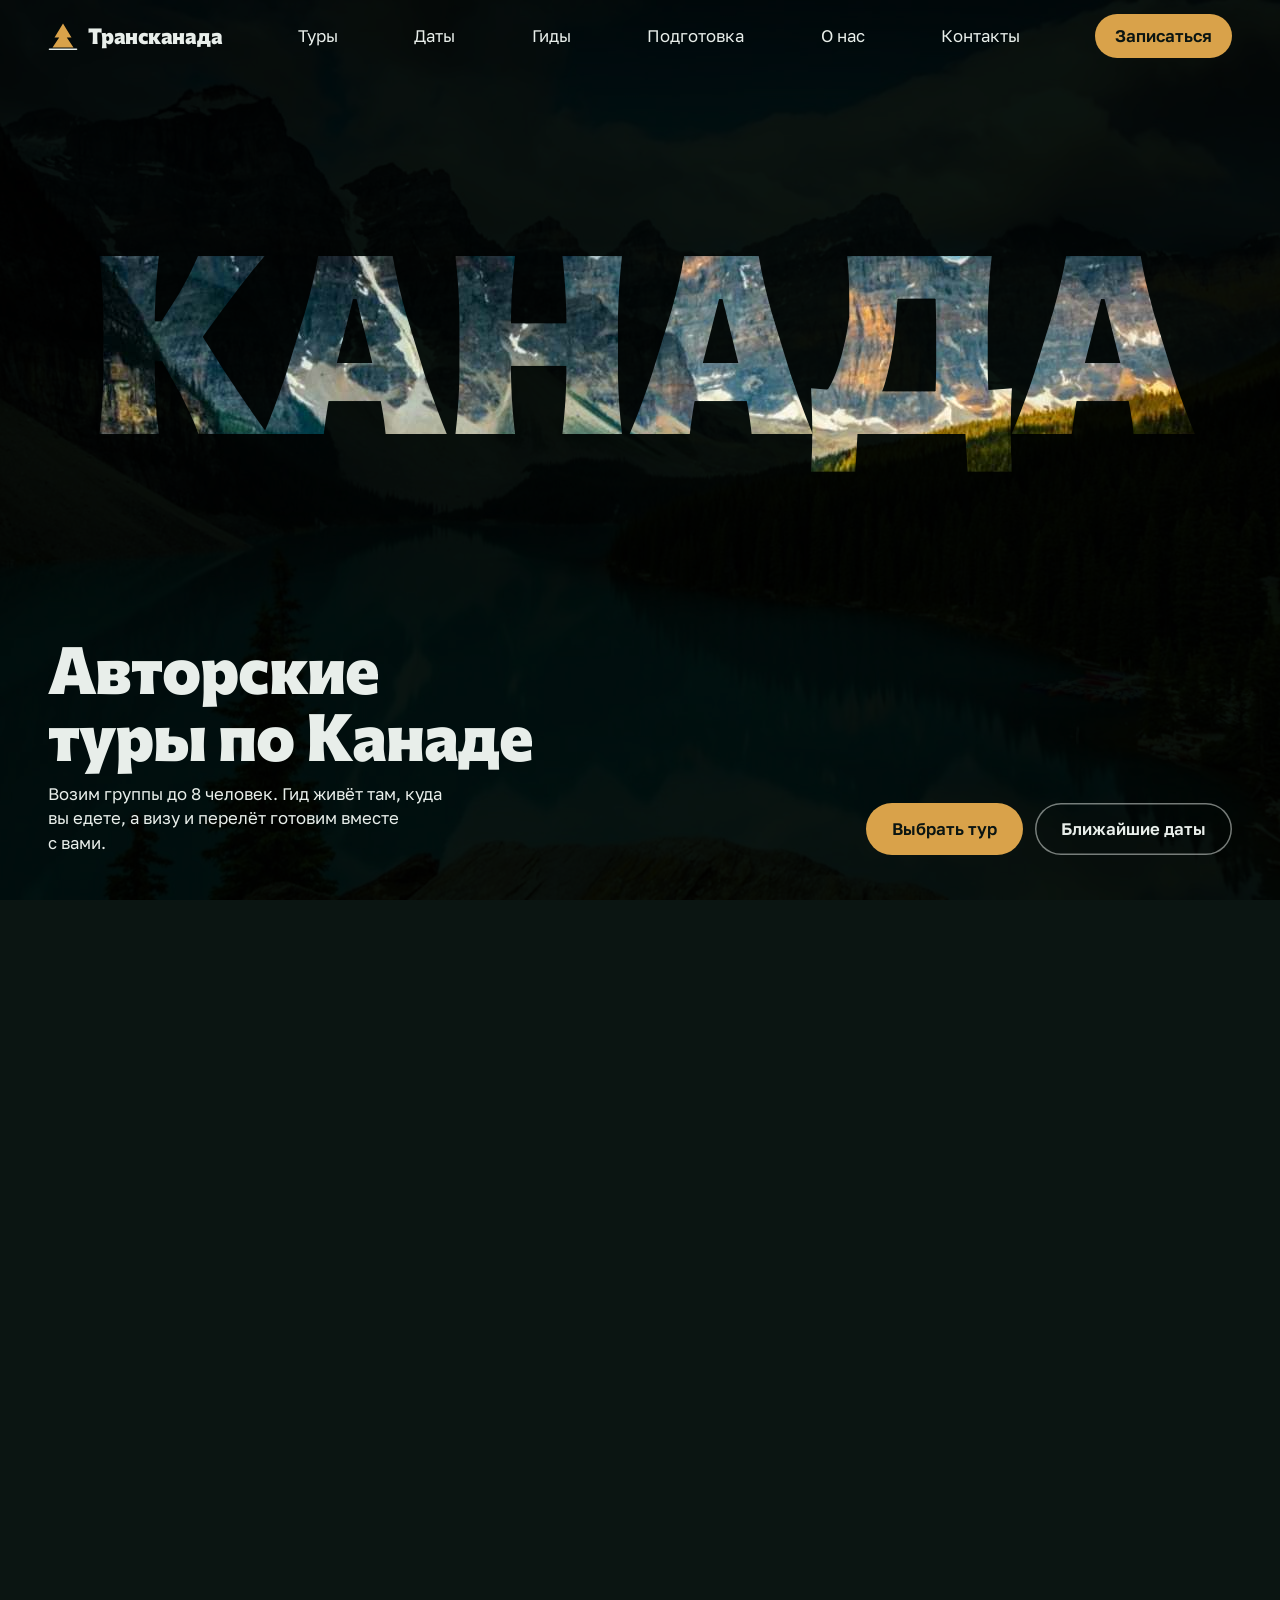
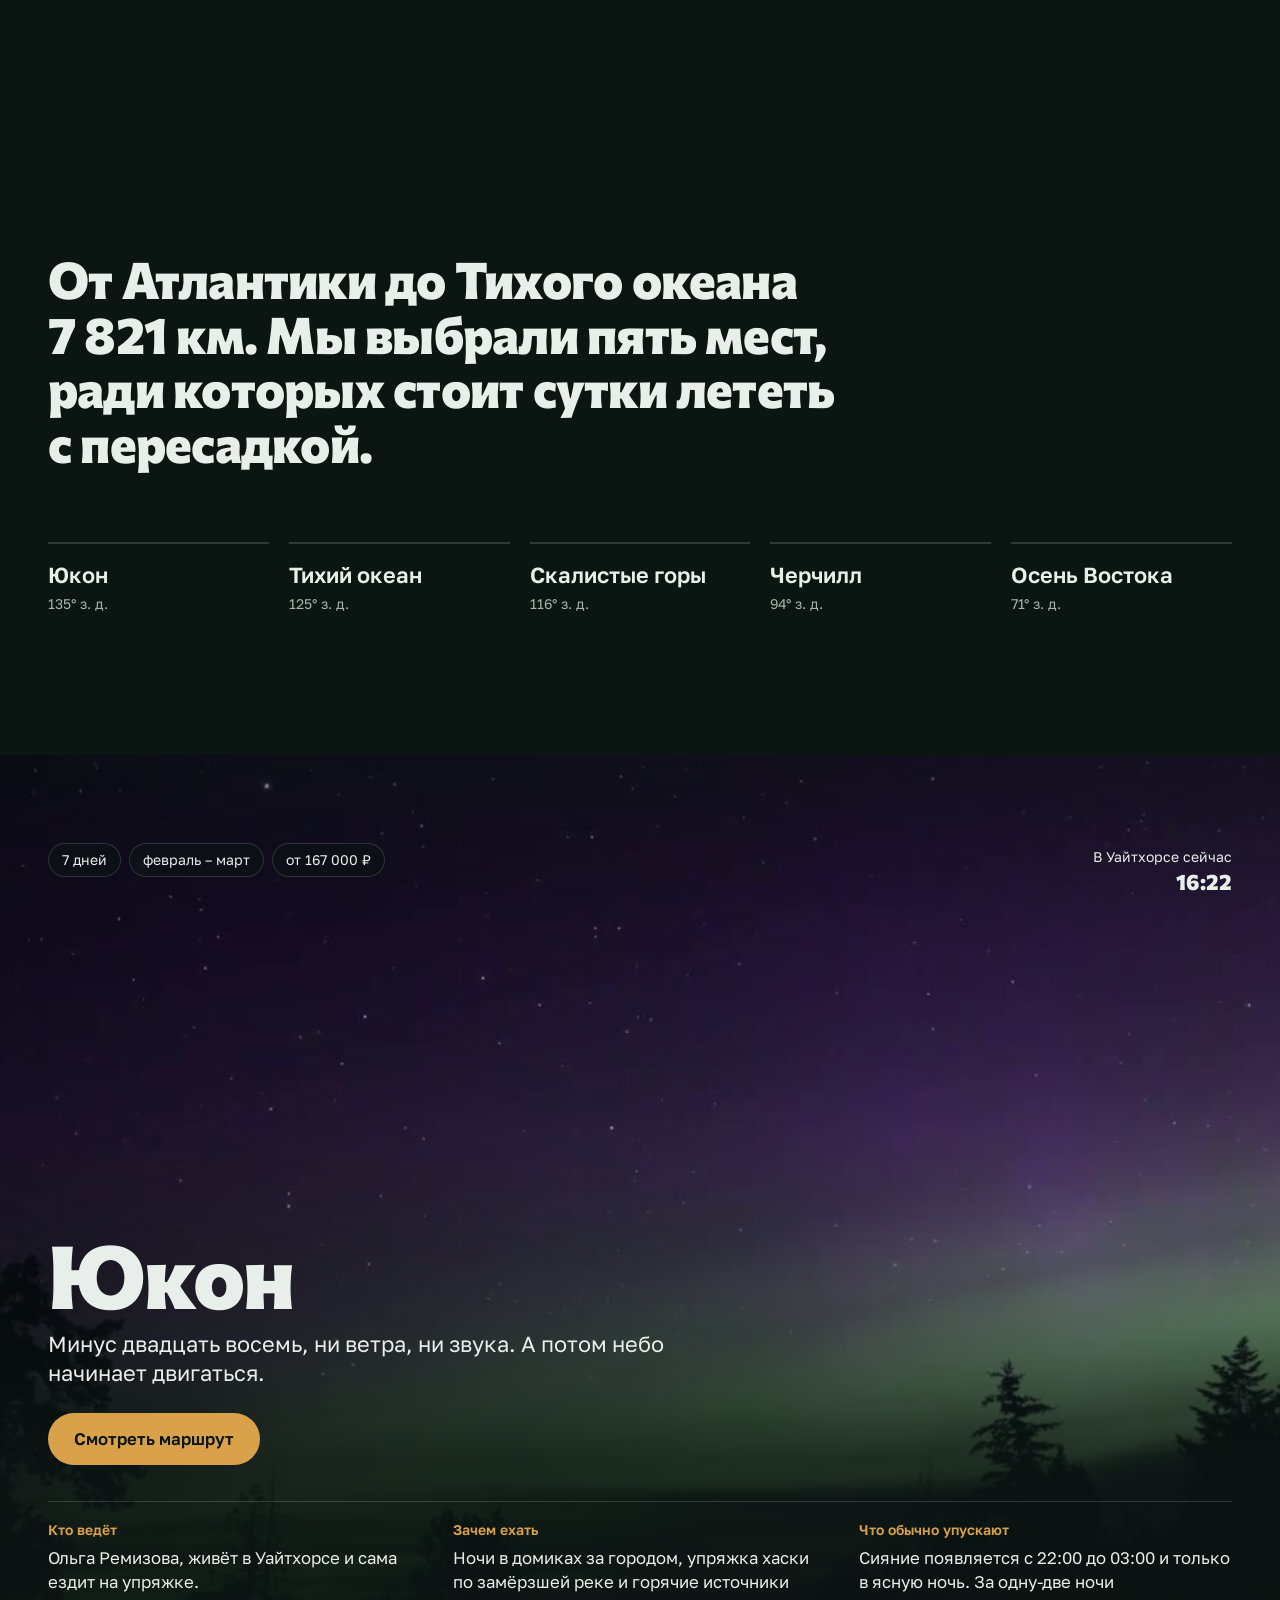
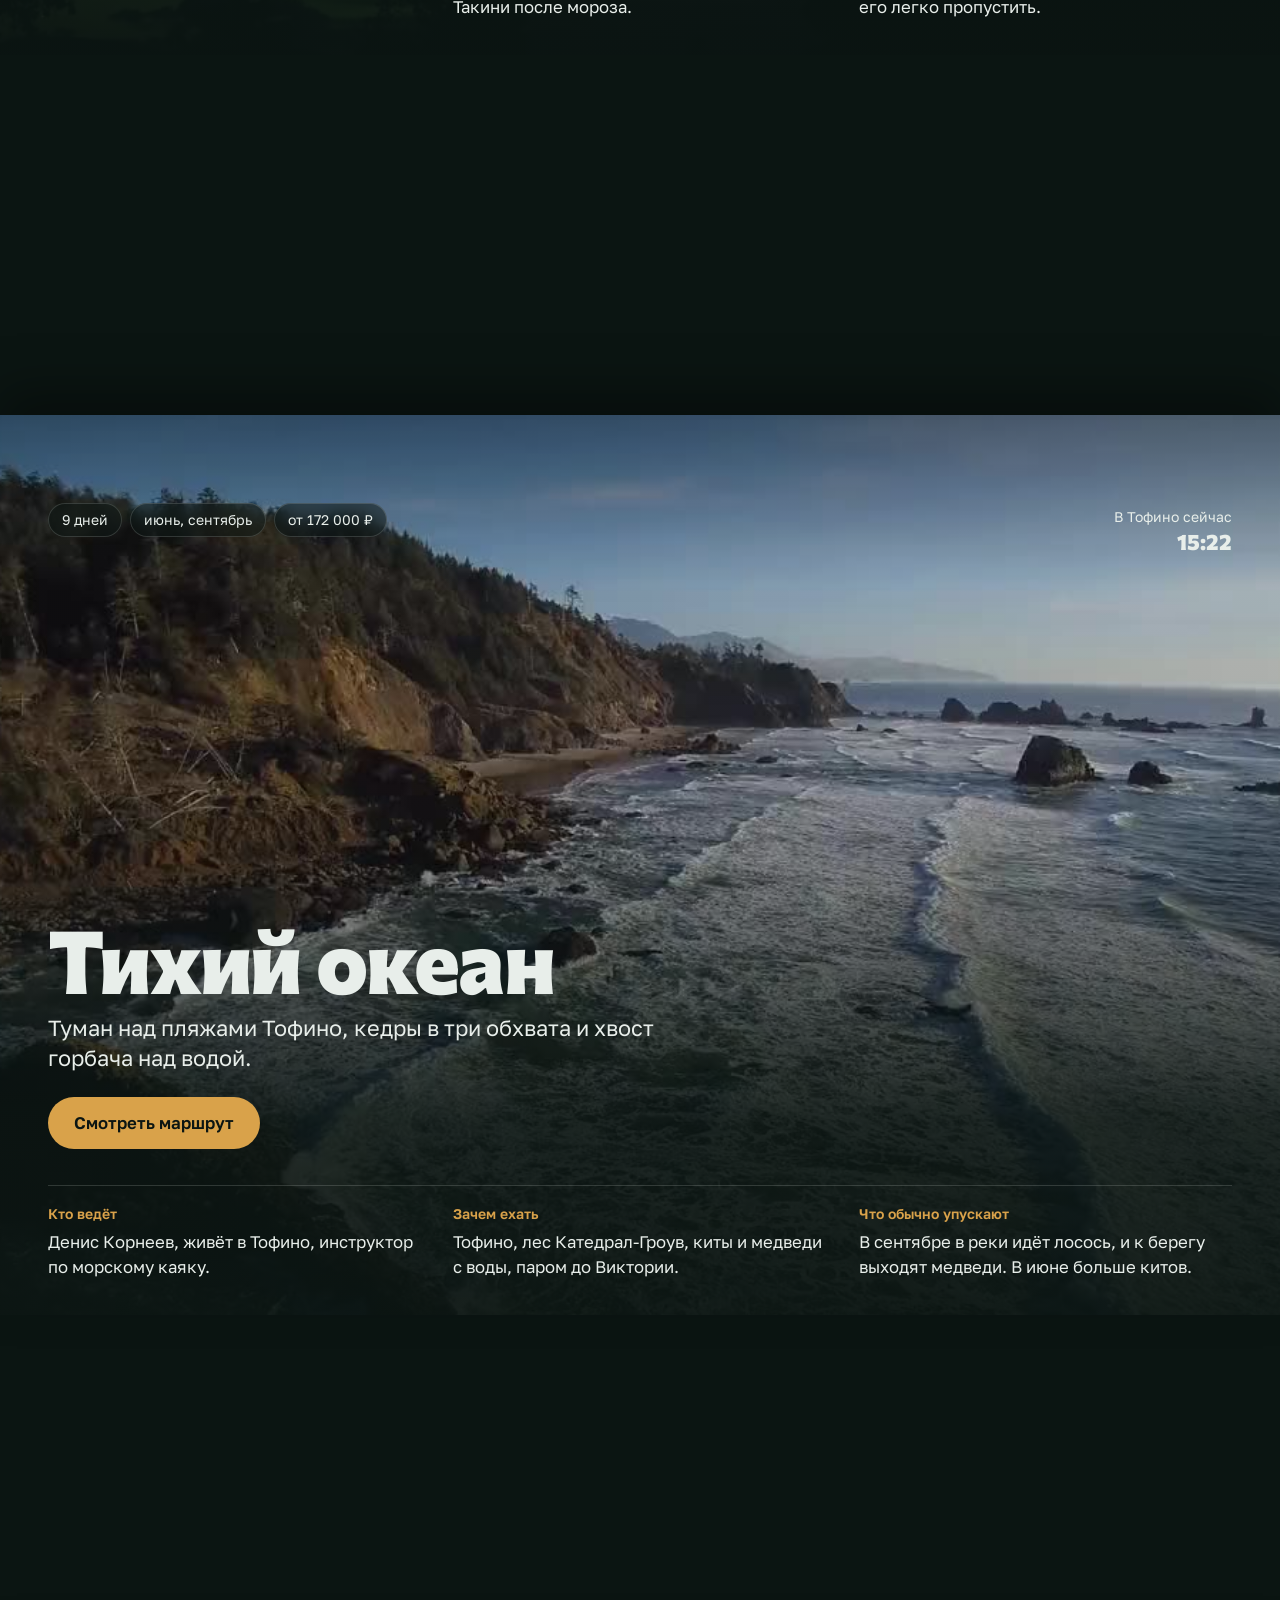
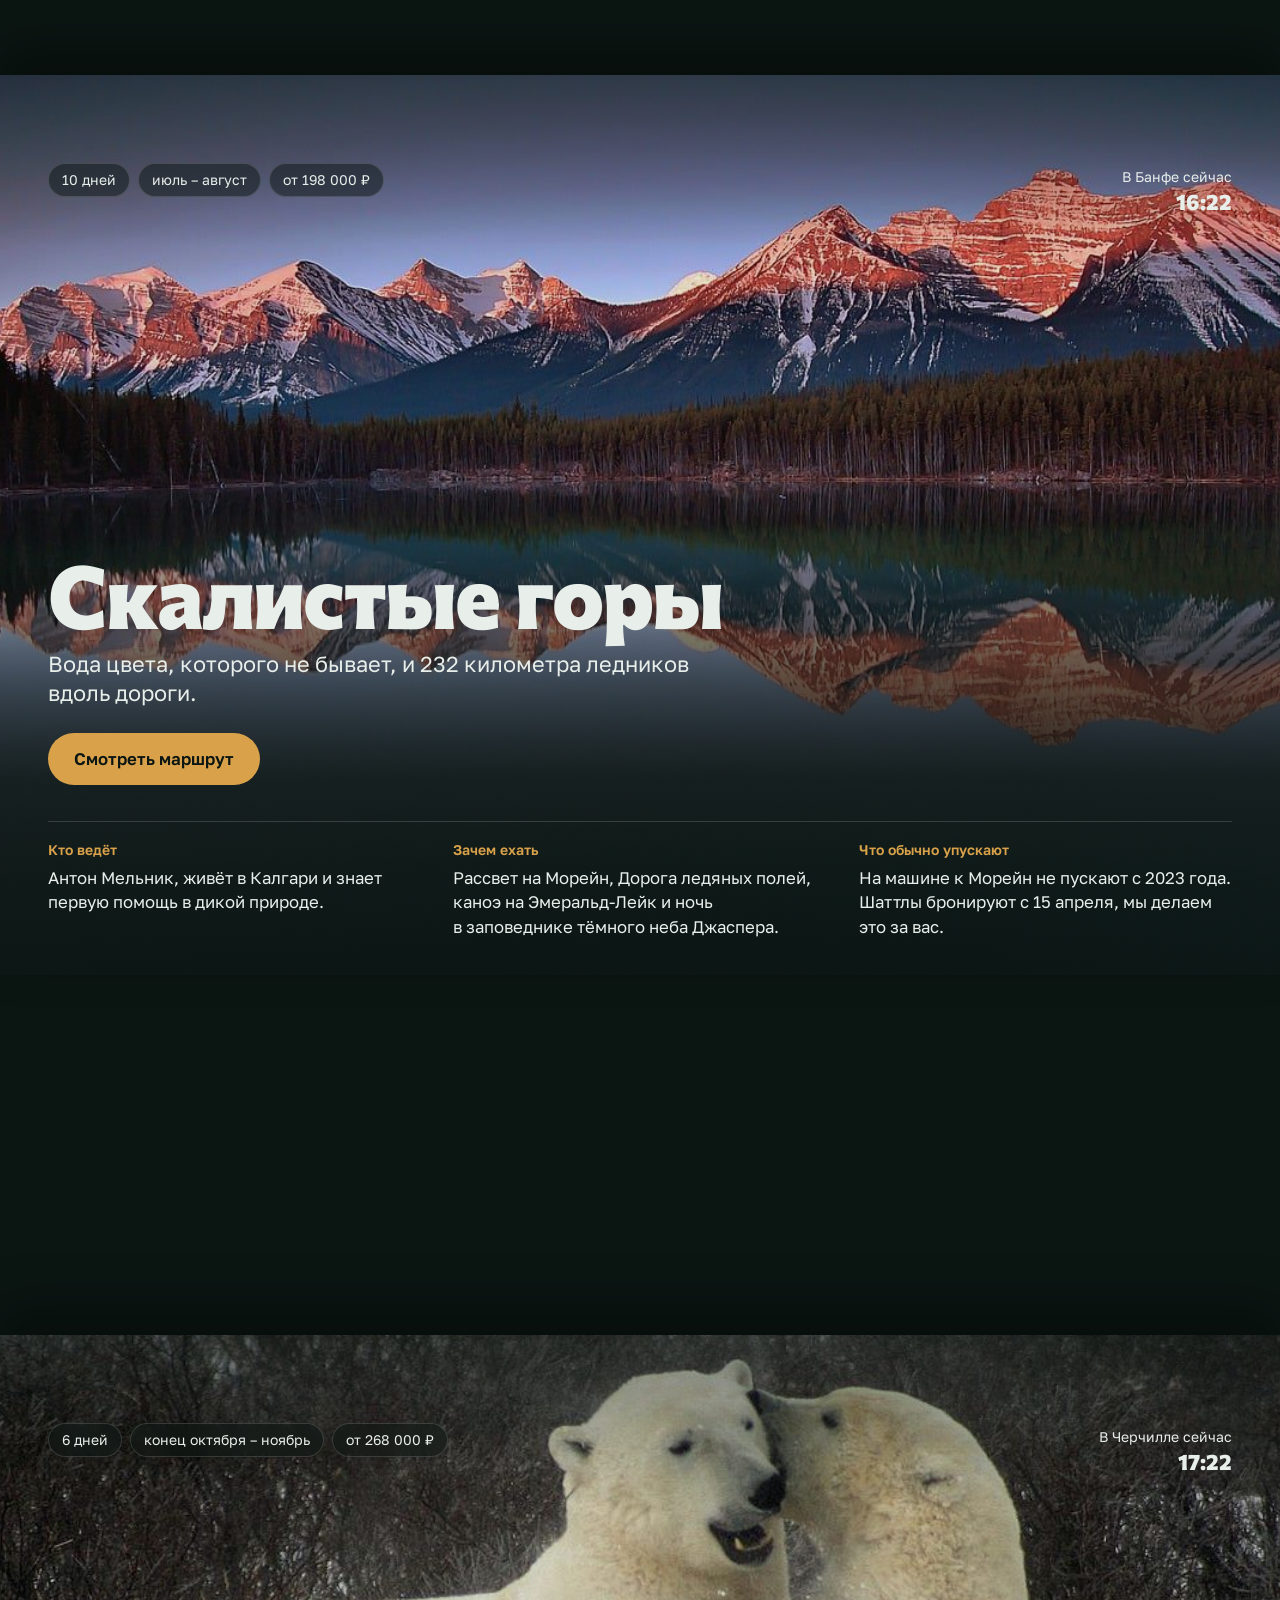
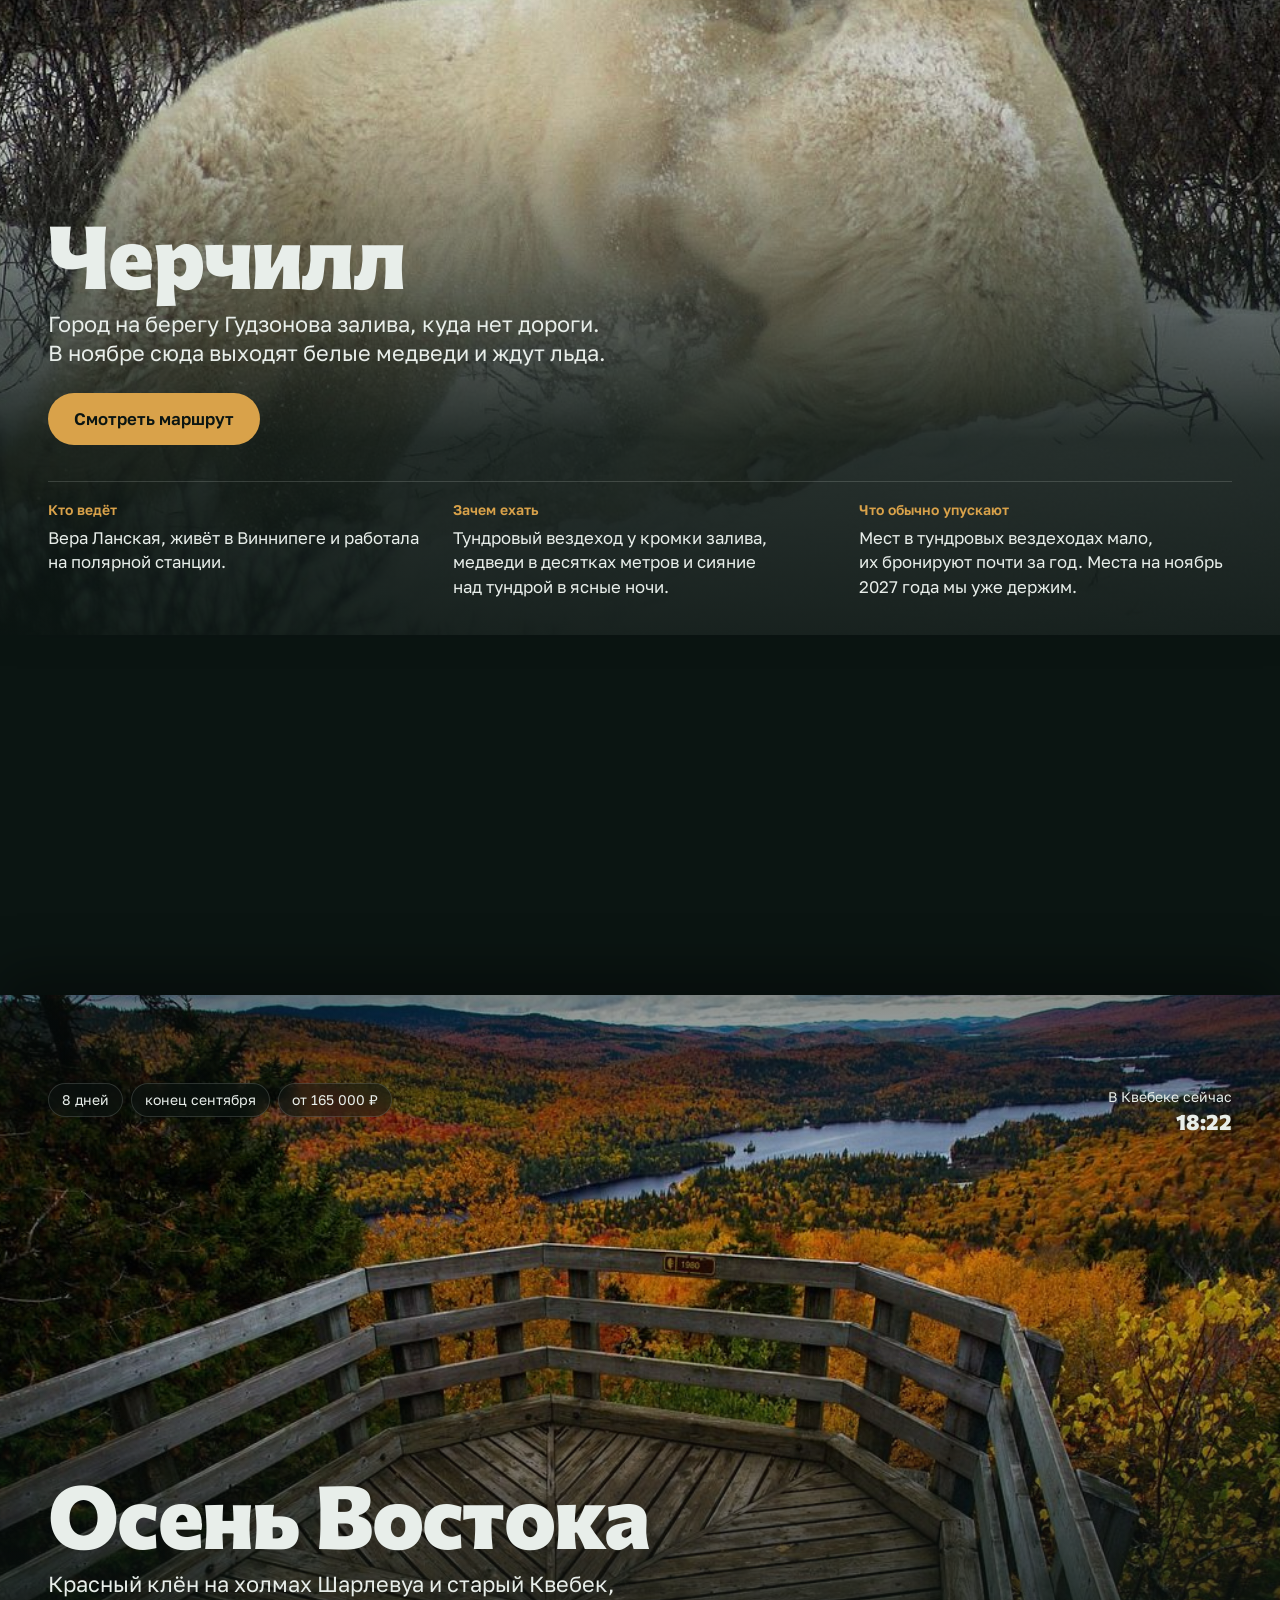
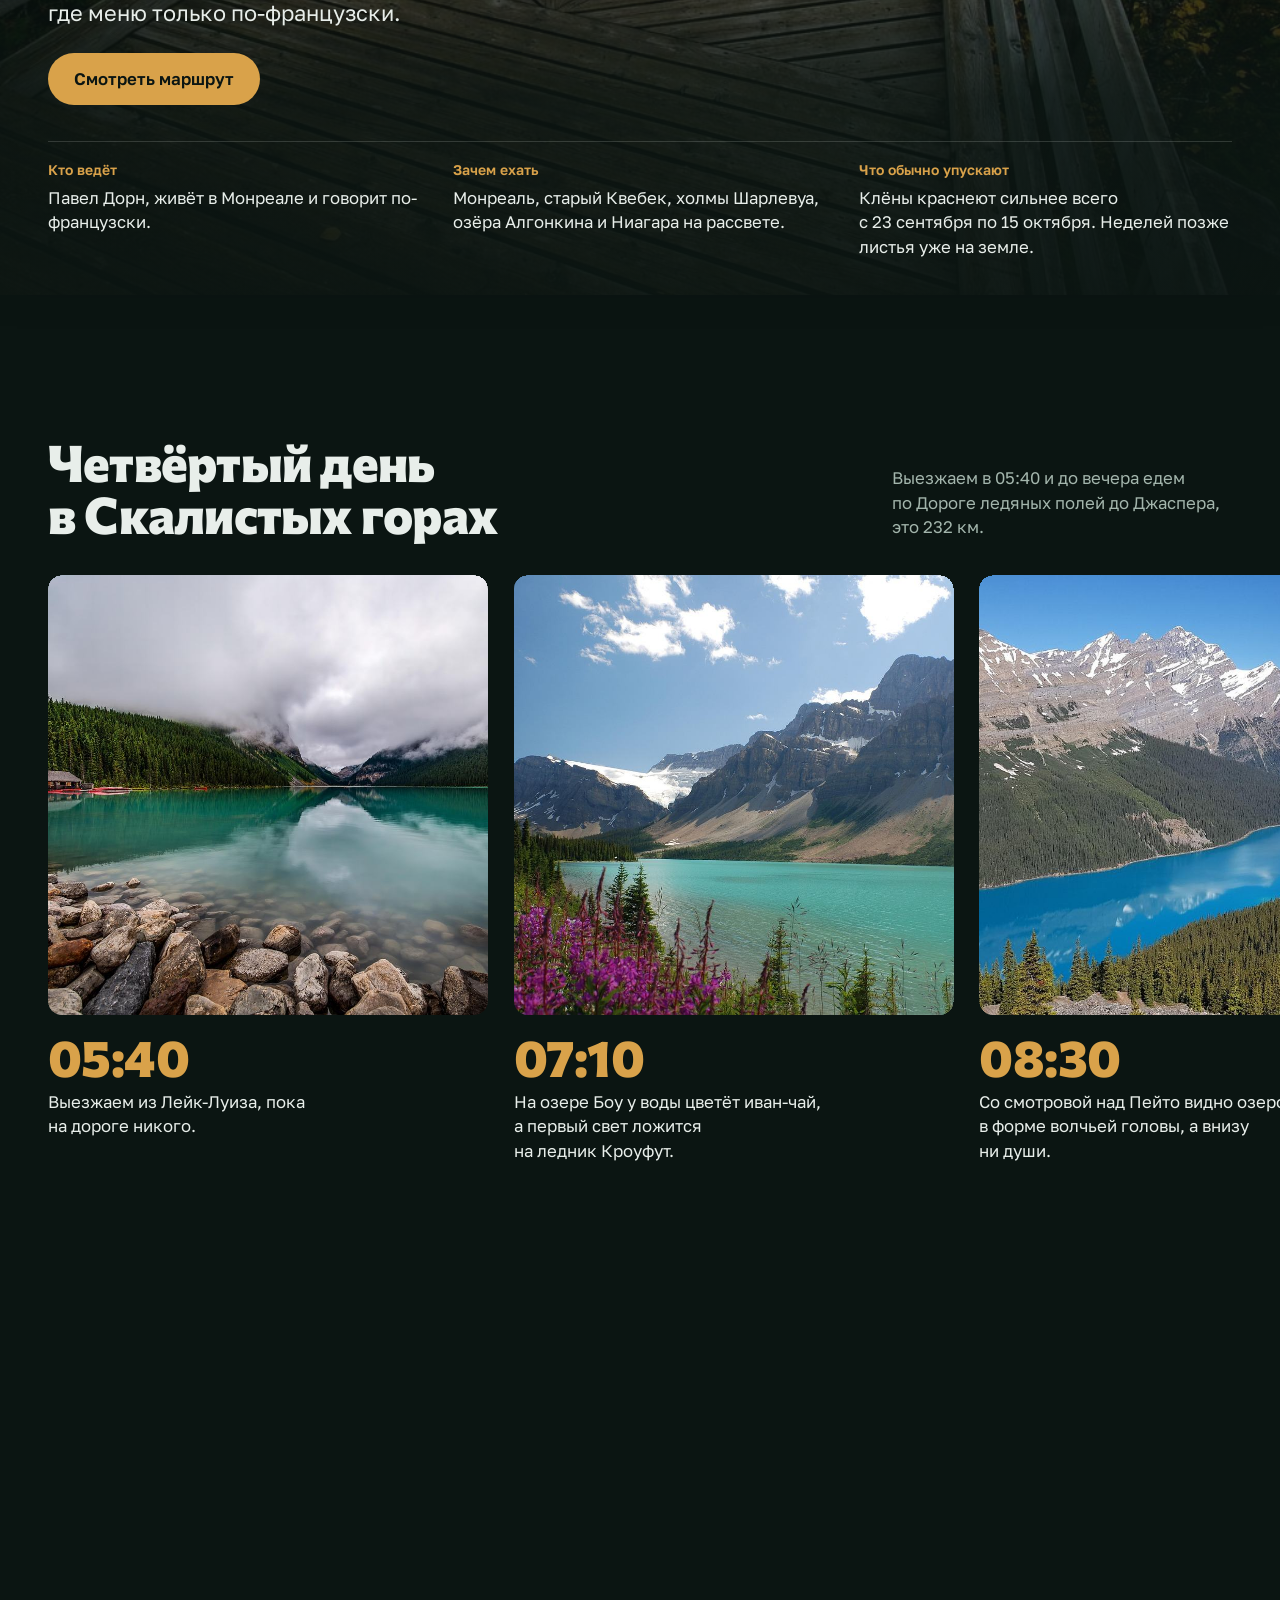
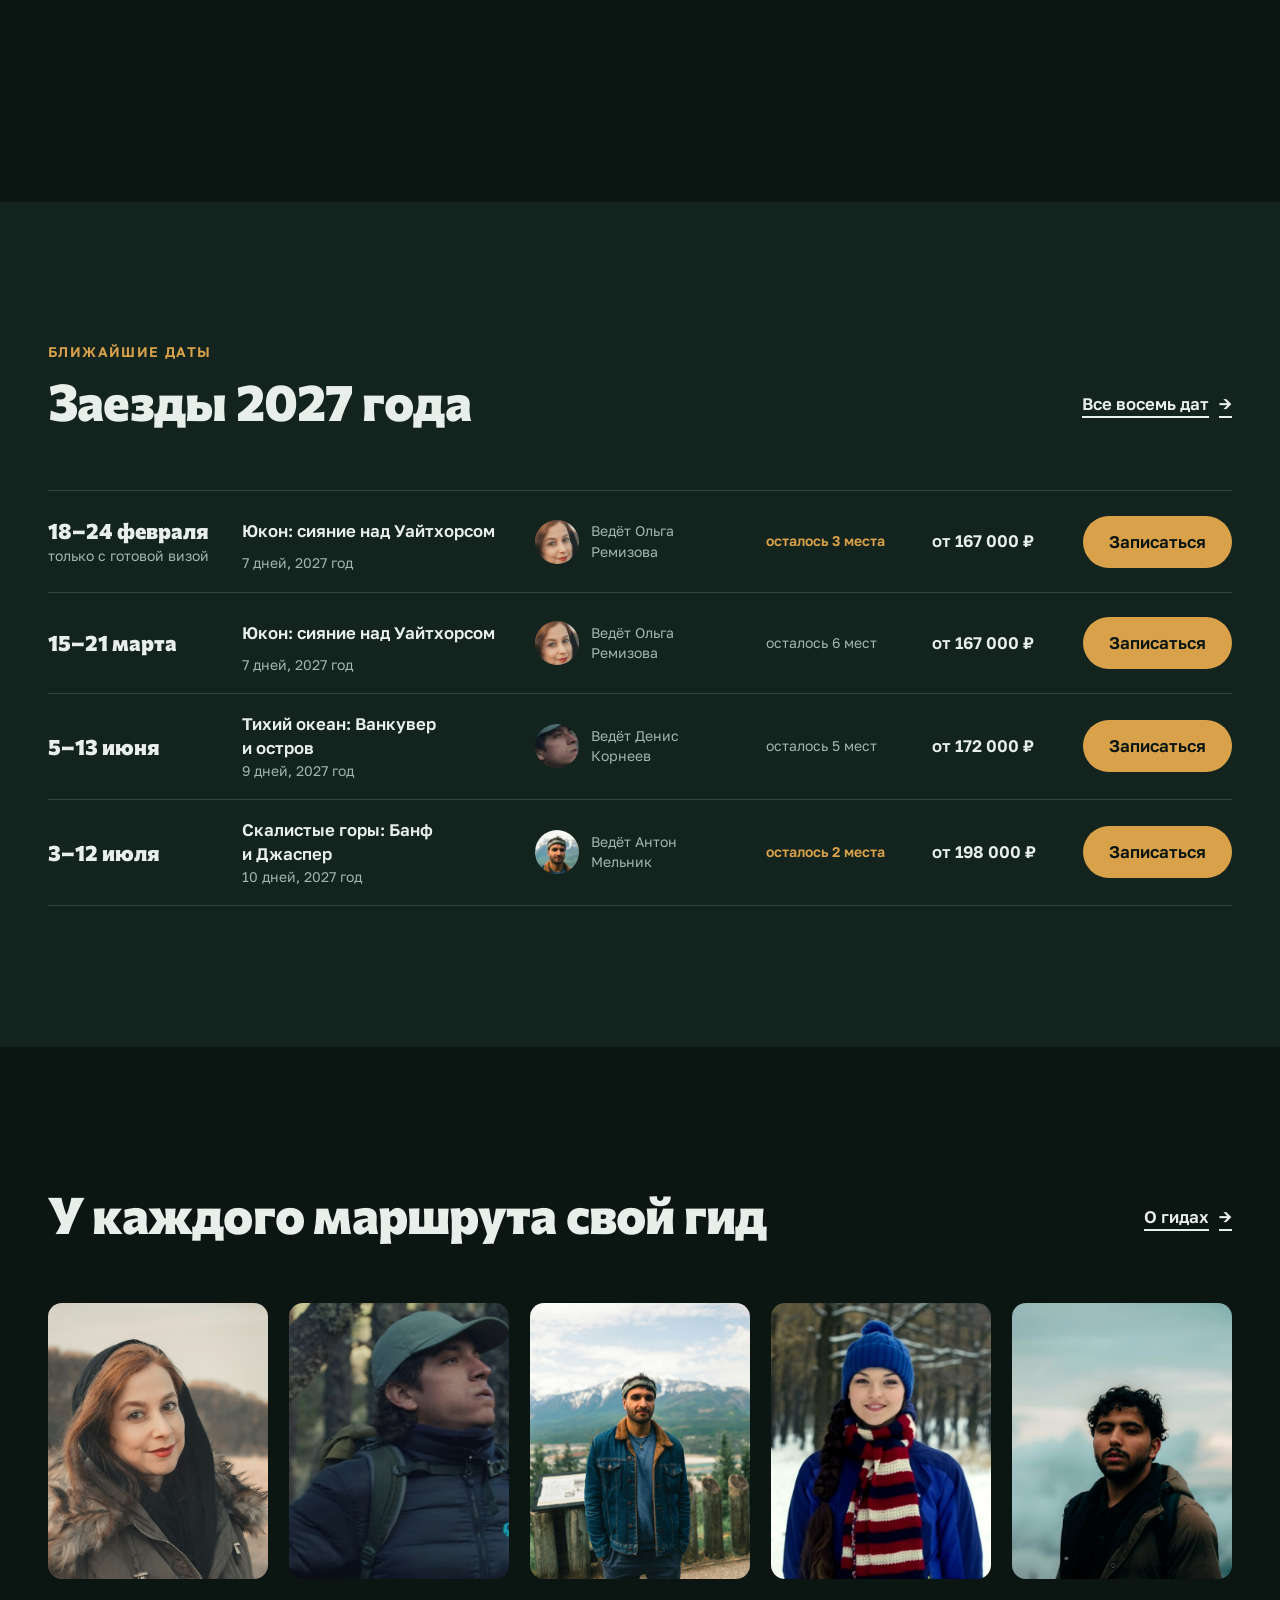
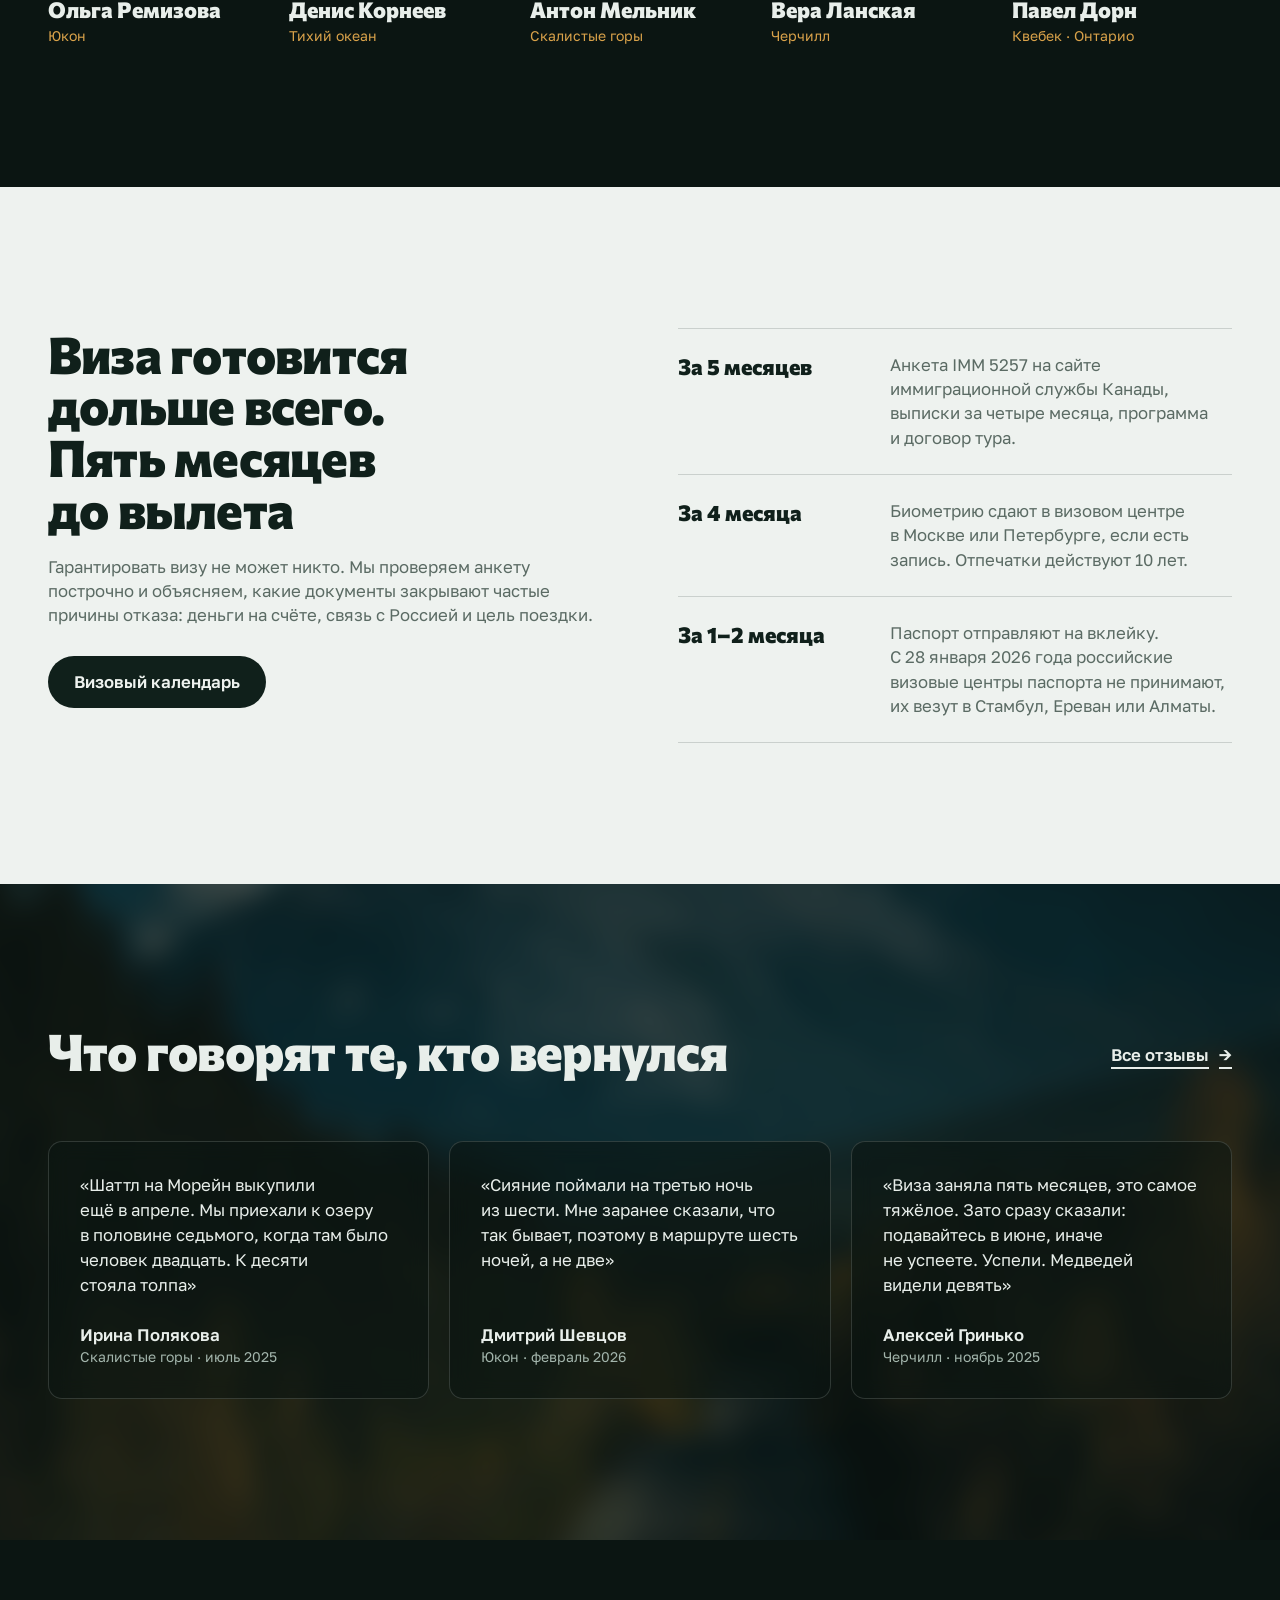
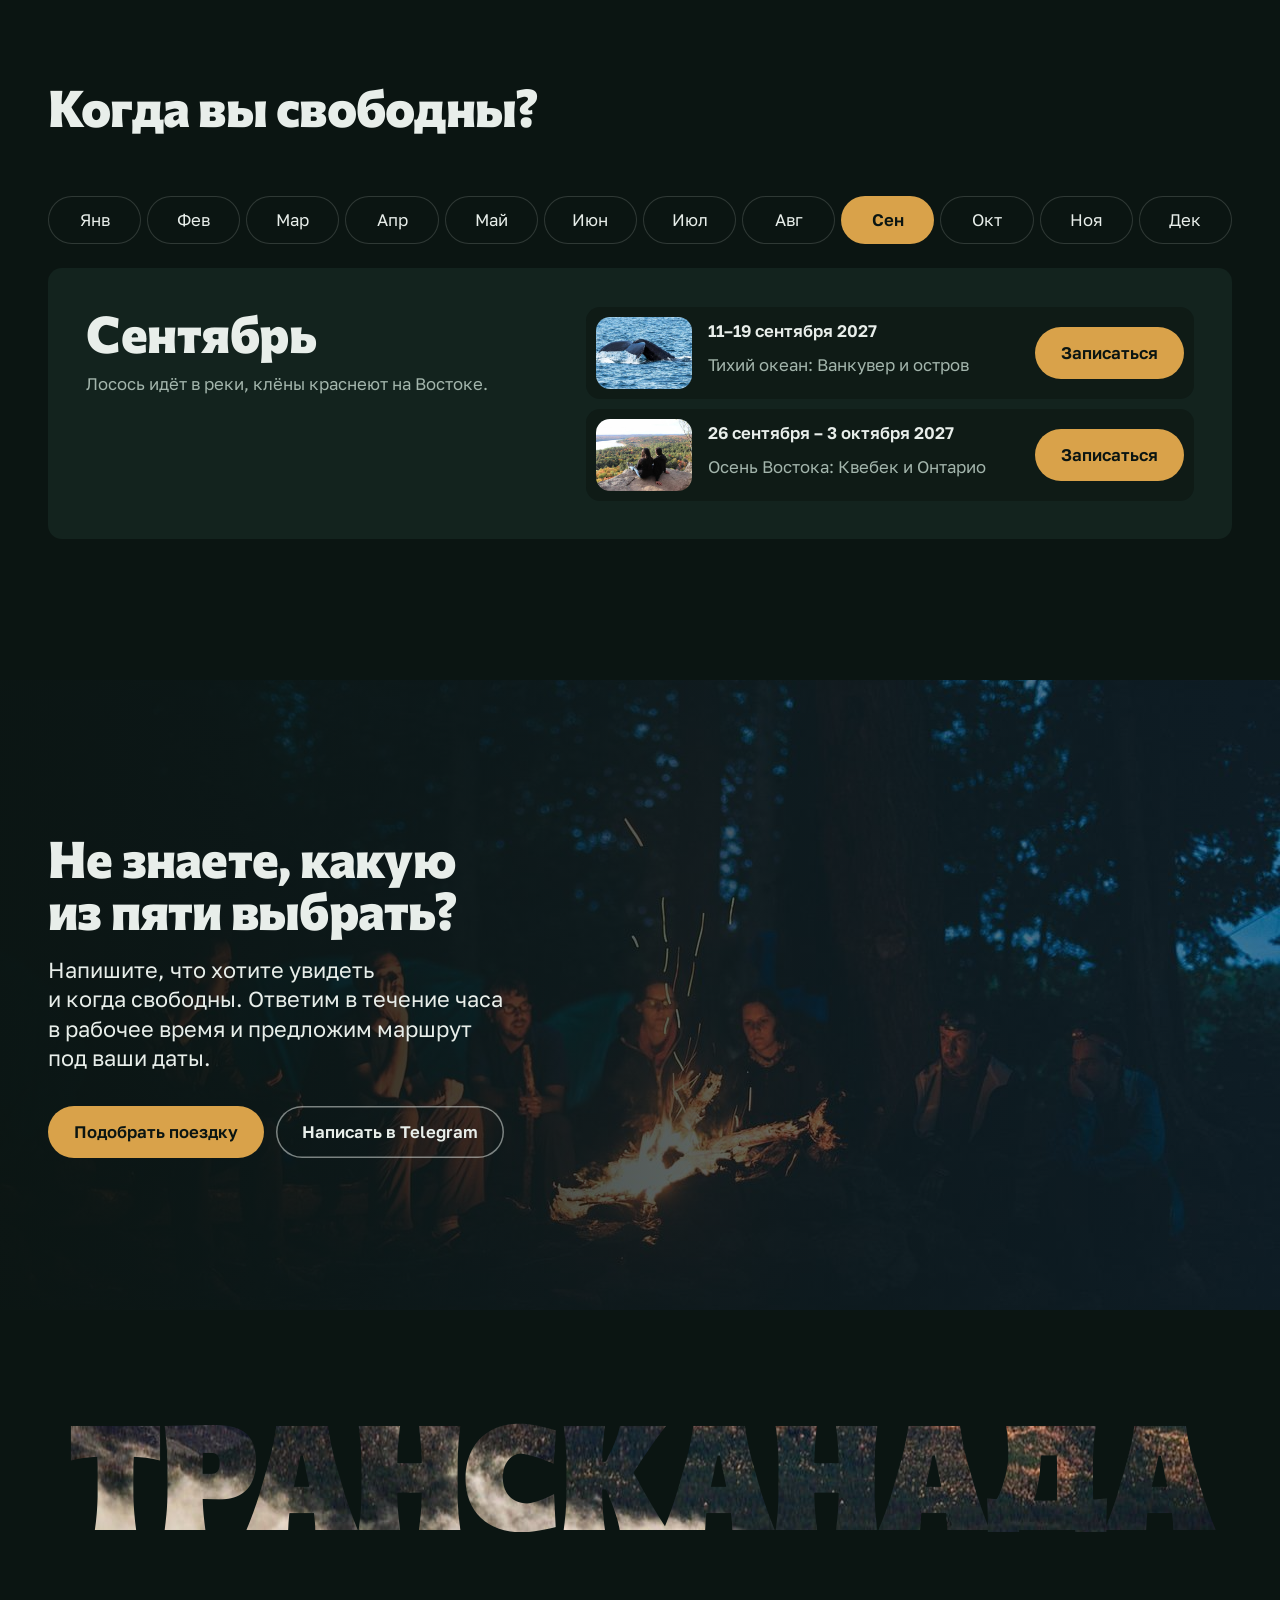
==== index.html @ 25f5e090 "Выкладка 15.09.2026 13:23 Co-Authored-By: Claude Opus 5 <noreply@anthropic.com>" ====
<!doctype html>
<html lang="ru">
<head>
<meta charset="utf-8">
<meta name="viewport" content="width=device-width, initial-scale=1">
<meta name="robots" content="noindex">
<title>Трансканада&nbsp;— авторские туры по&nbsp;Канаде</title>
<meta name="description" content="Пять маршрутов по Канаде в группах до 8 человек: Юкон, Тихий океан, Скалистые горы, Черчилл и осень Востока. Гид живёт в регионе, визу готовим вместе.">
<meta name="theme-color" content="#0B1512">
<meta property="og:type" content="website">
<meta property="og:locale" content="ru_RU">
<meta property="og:title" content="Трансканада — авторские туры по Канаде">
<meta property="og:description" content="Пять маршрутов по Канаде в группах до 8 человек: Юкон, Тихий океан, Скалистые горы, Черчилл и осень Востока. Гид живёт в регионе, визу готовим вместе.">
<meta property="og:image" content="https://artemkaaaaa3-sketch.github.io/transkanada/img/rockies-moraine.jpg">
<link rel="icon" href="data:image/svg+xml,%3Csvg xmlns='http://www.w3.org/2000/svg' viewBox='0 0 32 32'%3E%3Crect width='32' height='32' rx='7' fill='%230B1512'/%3E%3Cpath d='M16 5 23 17h-4l5.5 9h-17L13 17H9z' fill='%23D9A24A'/%3E%3C/svg%3E">
<link rel="stylesheet" href="css/site.css">
</head>
<body>
<a class="skip" href="#main">К&nbsp;содержанию</a>
<header class="head" id="head">
  <div class="head__in">
    <a class="logo" href="index.html" aria-label="Трансканада, на главную"><svg viewBox="0 0 30 30" aria-hidden="true" focusable="false"><path d="M15 2.5 23.5 16.5H18.8L25.5 26.5H4.5L11.2 16.5H6.5Z" fill="#D9A24A"/><path d="M1.5 28.2H28.5" stroke="#E8EEEA" stroke-width="1.6" stroke-linecap="round"/></svg><span>Трансканада</span></a>
    <div class="head__menu" id="headMenu">
      <nav class="nav" aria-label="Разделы сайта"><a href="tours.html">Туры</a><a href="tours.html#dates">Даты</a><a href="guides.html">Гиды</a><a href="prepare.html">Подготовка</a><a href="about.html">О&nbsp;нас</a><a href="contacts.html">Контакты</a></nav>
      <div class="head__act">
        <a class="head__tel" href="tel:+78120274516">+7&nbsp;812&nbsp;027-45-16</a>
        <button class="btn btn--gold" type="button" data-book>Записаться</button>
      </div>
    </div>
    <button class="burger" id="burger" type="button" aria-expanded="false" aria-controls="headMenu" aria-label="Меню"><i></i></button>
  </div>
</header>
<main id="main">

<section class="hero" id="top" aria-label="Первый экран">
  <div class="hero__stage">
    <video class="hero__video" muted loop playsinline preload="none" poster="img/hero-poster.jpg" data-src="video/hero-moraine.mp4" data-src-sm="video/hero-moraine-sm.mp4" aria-hidden="true"></video>
    <div class="hero__mask" aria-hidden="true"><span class="hero__word">Канада</span></div>
    <div class="hero__shade" aria-hidden="true"></div>
    <div class="hero__copy wrap">
      <div>
        <h1 class="hero__h1">Авторские туры по&nbsp;Канаде</h1>
        <p class="hero__lead">Возим группы до&nbsp;8&nbsp;человек. Гид живёт там, куда вы&nbsp;едете, а&nbsp;визу и&nbsp;перелёт готовим вместе с&nbsp;вами.</p>
      </div>
      <div class="hero__cta"><a class="btn btn--gold" href="tours.html">Выбрать тур</a><a class="btn btn--ghost" href="#dates">Ближайшие даты</a></div>
    </div>
  </div>
</section>

<section class="sec" id="intro">
  <div class="wrap">
    
    <p class="intro__big">От&nbsp;Атлантики до&nbsp;Тихого океана 7&nbsp;821&nbsp;км. Мы&nbsp;выбрали пять мест, ради которых стоит сутки лететь с&nbsp;пересадкой.</p>
    <ul class="intro__list"><li><a href="#d-yukon"><span class="intro__name">Юкон</span><span class="intro__lon">135° з.&nbsp;д.</span></a></li><li><a href="#d-pacific"><span class="intro__name">Тихий океан</span><span class="intro__lon">125° з.&nbsp;д.</span></a></li><li><a href="#d-rockies"><span class="intro__name">Скалистые горы</span><span class="intro__lon">116° з.&nbsp;д.</span></a></li><li><a href="#d-churchill"><span class="intro__name">Черчилл</span><span class="intro__lon">94° з.&nbsp;д.</span></a></li><li><a href="#d-east"><span class="intro__name">Осень Востока</span><span class="intro__lon">71° з.&nbsp;д.</span></a></li></ul>
  </div>
</section>

<div class="dests" id="dests">
<section class="dest" id="d-yukon" data-tz="America/Whitehorse" aria-labelledby="d-yukon-t">
  <div class="dest__media"><video muted loop playsinline preload="none" poster="img/yukon-aurora-forest-poster.jpg" data-src="video/yukon-aurora-forest.mp4" aria-hidden="true"></video></div>
  <div class="dest__in wrap">
    <div class="dest__top">
      <ul class="tags"><li>7&nbsp;дней</li><li>февраль&nbsp;– март</li><li>от&nbsp;167&nbsp;000&nbsp;₽</li></ul>
      <p class="dest__time">В&nbsp;Уайтхорсе сейчас<b data-clock></b></p>
    </div>
    <div class="dest__bottom">
      <div class="dest__main">
        <h2 class="dest__name" id="d-yukon-t">Юкон</h2>
        <p class="dest__line">Минус двадцать восемь, ни&nbsp;ветра, ни&nbsp;звука. А&nbsp;потом небо начинает&nbsp;двигаться.</p>
        <a class="btn btn--gold" href="yukon.html">Смотреть маршрут</a>
      </div>
      <dl class="dest__facts"><div><dt>Кто ведёт</dt><dd>Ольга Ремизова, живёт в&nbsp;Уайтхорсе и&nbsp;сама ездит на&nbsp;упряжке.</dd></div><div><dt>Зачем ехать</dt><dd>Ночи в&nbsp;домиках за&nbsp;городом, упряжка хаски по&nbsp;замёрзшей реке и&nbsp;горячие источники Такини после&nbsp;мороза.</dd></div><div><dt>Что обычно упускают</dt><dd>Сияние появляется с&nbsp;22:00 до&nbsp;03:00 и&nbsp;только в&nbsp;ясную ночь. За&nbsp;одну-две ночи его&nbsp;легко&nbsp;пропустить.</dd></div></dl>
    </div>
  </div>
</section><section class="dest" id="d-pacific" data-tz="America/Vancouver" aria-labelledby="d-pacific-t">
  <div class="dest__media"><video muted loop playsinline preload="none" poster="img/pacific-coast-poster.jpg" data-src="video/pacific-coast.mp4" data-desktop-only aria-hidden="true"></video></div>
  <div class="dest__in wrap">
    <div class="dest__top">
      <ul class="tags"><li>9&nbsp;дней</li><li>июнь, сентябрь</li><li>от&nbsp;172&nbsp;000&nbsp;₽</li></ul>
      <p class="dest__time">В&nbsp;Тофино сейчас<b data-clock></b></p>
    </div>
    <div class="dest__bottom">
      <div class="dest__main">
        <h2 class="dest__name" id="d-pacific-t">Тихий океан</h2>
        <p class="dest__line">Туман над&nbsp;пляжами Тофино, кедры в&nbsp;три обхвата и&nbsp;хвост горбача над&nbsp;водой.</p>
        <a class="btn btn--gold" href="pacific.html">Смотреть маршрут</a>
      </div>
      <dl class="dest__facts"><div><dt>Кто ведёт</dt><dd>Денис Корнеев, живёт в&nbsp;Тофино, инструктор по&nbsp;морскому&nbsp;каяку.</dd></div><div><dt>Зачем ехать</dt><dd>Тофино, лес <span class="nw">Катедрал-Гроув</span>, киты и&nbsp;медведи с&nbsp;воды, паром до&nbsp;Виктории.</dd></div><div><dt>Что обычно упускают</dt><dd>В&nbsp;сентябре в&nbsp;реки идёт лосось, и&nbsp;к&nbsp;берегу выходят медведи. В&nbsp;июне больше&nbsp;китов.</dd></div></dl>
    </div>
  </div>
</section><section class="dest" id="d-rockies" data-tz="America/Edmonton" aria-labelledby="d-rockies-t">
  <div class="dest__media"><img src="img/rockies-vermilion.jpg" srcset="img/rockies-vermilion-sm.jpg 720w, img/rockies-vermilion.jpg 1280w" sizes="(orientation: portrait) 1280px, 100vw" alt="Закат над горой Рандл у озёр Вермилион" width="1280" height="857" loading="lazy" decoding="async"></div>
  <div class="dest__in wrap">
    <div class="dest__top">
      <ul class="tags"><li>10&nbsp;дней</li><li>июль&nbsp;– август</li><li>от&nbsp;198&nbsp;000&nbsp;₽</li></ul>
      <p class="dest__time">В&nbsp;Банфе сейчас<b data-clock></b></p>
    </div>
    <div class="dest__bottom">
      <div class="dest__main">
        <h2 class="dest__name" id="d-rockies-t">Скалистые горы</h2>
        <p class="dest__line">Вода цвета, которого не&nbsp;бывает, и&nbsp;232&nbsp;километра ледников вдоль&nbsp;дороги.</p>
        <a class="btn btn--gold" href="rockies.html">Смотреть маршрут</a>
      </div>
      <dl class="dest__facts"><div><dt>Кто ведёт</dt><dd>Антон Мельник, живёт в&nbsp;Калгари и&nbsp;знает первую помощь в&nbsp;дикой&nbsp;природе.</dd></div><div><dt>Зачем ехать</dt><dd>Рассвет на&nbsp;Морейн, Дорога ледяных полей, каноэ на&nbsp;<span class="nw">Эмеральд-Лейк</span> и&nbsp;ночь в&nbsp;заповеднике тёмного неба&nbsp;Джаспера.</dd></div><div><dt>Что обычно упускают</dt><dd>На&nbsp;машине к&nbsp;Морейн не&nbsp;пускают с&nbsp;2023&nbsp;года. Шаттлы бронируют с&nbsp;15&nbsp;апреля, мы&nbsp;делаем это&nbsp;за&nbsp;вас.</dd></div></dl>
    </div>
  </div>
</section><section class="dest" id="d-churchill" data-tz="America/Winnipeg" aria-labelledby="d-churchill-t">
  <div class="dest__media"><img src="img/churchill-bears.jpg" srcset="img/churchill-bears-sm.jpg 720w, img/churchill-bears.jpg 1280w" sizes="(orientation: portrait) 1280px, 100vw" alt="Два белых медведя борются в снегу среди кустов" width="1280" height="751" loading="lazy" decoding="async"></div>
  <div class="dest__in wrap">
    <div class="dest__top">
      <ul class="tags"><li>6&nbsp;дней</li><li>конец октября&nbsp;– ноябрь</li><li>от&nbsp;268&nbsp;000&nbsp;₽</li></ul>
      <p class="dest__time">В&nbsp;Черчилле сейчас<b data-clock></b></p>
    </div>
    <div class="dest__bottom">
      <div class="dest__main">
        <h2 class="dest__name" id="d-churchill-t">Черчилл</h2>
        <p class="dest__line">Город на&nbsp;берегу Гудзонова залива, куда нет дороги. В&nbsp;ноябре сюда выходят белые медведи и&nbsp;ждут&nbsp;льда.</p>
        <a class="btn btn--gold" href="churchill.html">Смотреть маршрут</a>
      </div>
      <dl class="dest__facts"><div><dt>Кто ведёт</dt><dd>Вера Ланская, живёт в&nbsp;Виннипеге и&nbsp;работала на&nbsp;полярной&nbsp;станции.</dd></div><div><dt>Зачем ехать</dt><dd>Тундровый вездеход у&nbsp;кромки залива, медведи в&nbsp;десятках метров и&nbsp;сияние над&nbsp;тундрой в&nbsp;ясные&nbsp;ночи.</dd></div><div><dt>Что обычно упускают</dt><dd>Мест в&nbsp;тундровых вездеходах мало, их&nbsp;бронируют почти за&nbsp;год. Места на&nbsp;ноябрь 2027&nbsp;года мы&nbsp;уже&nbsp;держим.</dd></div></dl>
    </div>
  </div>
</section><section class="dest" id="d-east" data-tz="America/Toronto" aria-labelledby="d-east-t">
  <div class="dest__media"><img src="img/east-autumn-lookout.jpg" srcset="img/east-autumn-lookout-sm.jpg 720w, img/east-autumn-lookout.jpg 1280w" sizes="(orientation: portrait) 1280px, 100vw" alt="Смотровая площадка над осенним лесом и озером" width="1280" height="821" loading="lazy" decoding="async"></div>
  <div class="dest__in wrap">
    <div class="dest__top">
      <ul class="tags"><li>8&nbsp;дней</li><li>конец сентября</li><li>от&nbsp;165&nbsp;000&nbsp;₽</li></ul>
      <p class="dest__time">В&nbsp;Квебеке сейчас<b data-clock></b></p>
    </div>
    <div class="dest__bottom">
      <div class="dest__main">
        <h2 class="dest__name" id="d-east-t">Осень Востока</h2>
        <p class="dest__line">Красный клён на&nbsp;холмах Шарлевуа и&nbsp;старый Квебек, где&nbsp;меню только&nbsp;по-французски.</p>
        <a class="btn btn--gold" href="east.html">Смотреть маршрут</a>
      </div>
      <dl class="dest__facts"><div><dt>Кто ведёт</dt><dd>Павел Дорн, живёт в&nbsp;Монреале и&nbsp;говорит&nbsp;по-французски.</dd></div><div><dt>Зачем ехать</dt><dd>Монреаль, старый Квебек, холмы Шарлевуа, озёра Алгонкина и&nbsp;Ниагара на&nbsp;рассвете.</dd></div><div><dt>Что обычно упускают</dt><dd>Клёны краснеют сильнее всего с&nbsp;23&nbsp;сентября по&nbsp;15&nbsp;октября. Неделей позже листья уже&nbsp;на&nbsp;земле.</dd></div></dl>
    </div>
  </div>
</section>
</div>

<section class="sec day" id="day">
  <div class="day__pin">
    <div class="wrap day__head">
      
      <h2 class="h2">Четвёртый день в&nbsp;Скалистых горах</h2>
      <p class="day__sub">Выезжаем в&nbsp;05:40 и&nbsp;до&nbsp;вечера едем по&nbsp;Дороге ледяных полей до&nbsp;Джаспера, это&nbsp;232&nbsp;км.</p>
    </div>
    <div class="day__rail" id="dayRail" tabindex="0" aria-label="Лента: один день маршрута">
      <ol class="day__track" id="dayTrack"><li class="moment"><figure class="moment__pic rv"><img src="img/rockies-louise-stones.jpg" srcset="img/rockies-louise-stones-sm.jpg 720w, img/rockies-louise-stones.jpg 1280w" sizes="1280px" alt="Лейк-Луиз в утренних облаках, камни у воды" width="1280" height="852" loading="lazy" decoding="async"></figure><p class="moment__time">05:40</p><p class="moment__text">Выезжаем из&nbsp;<span class="nw">Лейк-Луиза</span>, пока на&nbsp;дороге никого.</p></li><li class="moment"><figure class="moment__pic rv"><img src="img/rockies-bow.jpg" srcset="img/rockies-bow-sm.jpg 720w, img/rockies-bow.jpg 1280w" sizes="1280px" alt="Озеро Боу и иван-чай на берегу" width="1280" height="853" loading="lazy" decoding="async"></figure><p class="moment__time">07:10</p><p class="moment__text">На&nbsp;озере Боу у&nbsp;воды цветёт иван-чай, а&nbsp;первый свет ложится на&nbsp;ледник&nbsp;Кроуфут.</p></li><li class="moment"><figure class="moment__pic rv"><img src="img/rockies-peyto.jpg" srcset="img/rockies-peyto-sm.jpg 720w, img/rockies-peyto.jpg 1280w" sizes="1280px" alt="Озеро Пейто сверху" width="1280" height="720" loading="lazy" decoding="async"></figure><p class="moment__time">08:30</p><p class="moment__text">Со&nbsp;смотровой над&nbsp;Пейто видно озеро в&nbsp;форме волчьей головы, а&nbsp;внизу ни&nbsp;души.</p></li><li class="moment"><figure class="moment__pic rv"><img src="img/rockies-parkway-summer.jpg" srcset="img/rockies-parkway-summer-sm.jpg 720w, img/rockies-parkway-summer.jpg 1280w" sizes="1280px" alt="Дорога ледяных полей среди елей" width="1280" height="720" loading="lazy" decoding="async"></figure><p class="moment__time">11:00</p><p class="moment__text">По&nbsp;Дороге ледяных полей едем 232&nbsp;км и&nbsp;не&nbsp;встречаем ни&nbsp;одного&nbsp;светофора.</p></li><li class="moment"><figure class="moment__pic rv"><img src="img/rockies-falls.jpg" srcset="img/rockies-falls-sm.jpg 720w, img/rockies-falls.jpg 867w" sizes="1280px" alt="Водопад в каньоне среди елей" width="867" height="1280" loading="lazy" decoding="async"></figure><p class="moment__time">15:30</p><p class="moment__text">У&nbsp;водопада Санвапта стоим на&nbsp;мосту над&nbsp;ревущей&nbsp;водой.</p></li><li class="moment"><figure class="moment__pic rv"><img src="img/rockies-jasper.jpg" srcset="img/rockies-jasper-sm.jpg 720w, img/rockies-jasper.jpg 1280w" sizes="1280px" alt="Бирюзовая река в долине у Джаспера" width="1280" height="855" loading="lazy" decoding="async"></figure><p class="moment__time">18:00</p><p class="moment__text">Долина Атабаски перед&nbsp;Джаспером, у&nbsp;въезда пасутся&nbsp;лоси.</p></li><li class="moment"><figure class="moment__pic rv"><img src="img/rockies-evening-lake.jpg" srcset="img/rockies-evening-lake-sm.jpg 720w, img/rockies-evening-lake.jpg 1280w" sizes="1280px" alt="Снежные горы отражаются в тихом озере" width="1280" height="850" loading="lazy" decoding="async"></figure><p class="moment__time">20:00</p><p class="moment__text">Вечер у&nbsp;горного озера под&nbsp;Джаспером: вода стоит как&nbsp;зеркало.</p></li></ol>
    </div>
  </div>
</section>

<section class="sec spruce" id="dates">
  <div class="wrap">
    <div class="sec__head"><p class="kicker">Ближайшие даты</p><h2 class="h2">Заезды 2027&nbsp;года</h2><a class="link-arrow" href="tours.html#dates">Все&nbsp;восемь дат</a></div>
    <ul class="drows"><li class="drow">
  <p class="drow__when"><span class="nw">18–24</span> февраля<span class="drow__note">только с&nbsp;готовой визой</span></p>
  <div class="drow__tour"><a href="yukon.html">Юкон: сияние над&nbsp;Уайтхорсом</a><span>7&nbsp;дней, 2027&nbsp;год</span></div>
  <div class="drow__guide"><img class="face" src="img/gface-olga.jpg" alt="" width="44" height="44" loading="lazy"><span>Ведёт Ольга Ремизова</span></div>
  <p class="drow__seats is-low">осталось 3&nbsp;места</p>
  <p class="drow__price">от&nbsp;167&nbsp;000&nbsp;₽</p>
  <button class="btn btn--gold drow__btn" type="button" data-book data-tour="yukon" data-date="yukon-0218">Записаться</button>
</li><li class="drow">
  <p class="drow__when"><span class="nw">15–21</span> марта</p>
  <div class="drow__tour"><a href="yukon.html">Юкон: сияние над&nbsp;Уайтхорсом</a><span>7&nbsp;дней, 2027&nbsp;год</span></div>
  <div class="drow__guide"><img class="face" src="img/gface-olga.jpg" alt="" width="44" height="44" loading="lazy"><span>Ведёт Ольга Ремизова</span></div>
  <p class="drow__seats">осталось 6&nbsp;мест</p>
  <p class="drow__price">от&nbsp;167&nbsp;000&nbsp;₽</p>
  <button class="btn btn--gold drow__btn" type="button" data-book data-tour="yukon" data-date="yukon-0315">Записаться</button>
</li><li class="drow">
  <p class="drow__when"><span class="nw">5–13</span> июня</p>
  <div class="drow__tour"><a href="pacific.html">Тихий океан: Ванкувер и&nbsp;остров</a><span>9&nbsp;дней, 2027&nbsp;год</span></div>
  <div class="drow__guide"><img class="face" src="img/gface-denis.jpg" alt="" width="44" height="44" loading="lazy"><span>Ведёт Денис Корнеев</span></div>
  <p class="drow__seats">осталось 5&nbsp;мест</p>
  <p class="drow__price">от&nbsp;172&nbsp;000&nbsp;₽</p>
  <button class="btn btn--gold drow__btn" type="button" data-book data-tour="pacific" data-date="pacific-0605">Записаться</button>
</li><li class="drow">
  <p class="drow__when"><span class="nw">3–12</span> июля</p>
  <div class="drow__tour"><a href="rockies.html">Скалистые горы: Банф и&nbsp;Джаспер</a><span>10&nbsp;дней, 2027&nbsp;год</span></div>
  <div class="drow__guide"><img class="face" src="img/gface-anton.jpg" alt="" width="44" height="44" loading="lazy"><span>Ведёт Антон Мельник</span></div>
  <p class="drow__seats is-low">осталось 2&nbsp;места</p>
  <p class="drow__price">от&nbsp;198&nbsp;000&nbsp;₽</p>
  <button class="btn btn--gold drow__btn" type="button" data-book data-tour="rockies" data-date="rockies-0703">Записаться</button>
</li></ul>
  </div>
</section>

<section class="sec" id="guides">
  <div class="wrap">
    <div class="sec__head"><h2 class="h2">У&nbsp;каждого маршрута свой&nbsp;гид</h2><a class="link-arrow" href="guides.html">О&nbsp;гидах</a></div>
    <ul class="gcards"><li class="gcard"><a href="guides.html#g-olga"><figure class="gcard__pic rv"><img src="img/guide-2.jpg" alt="Ольга в зимней куртке с меховым капюшоном" width="560" height="700" loading="lazy" decoding="async"></figure><p class="gcard__name">Ольга Ремизова</p><p class="gcard__where">Юкон</p><p class="gcard__line">Седьмая зима в&nbsp;Уайтхорсе. Ловит сияние по&nbsp;прогнозу&nbsp;солнца.</p></a></li><li class="gcard"><a href="guides.html#g-denis"><figure class="gcard__pic rv"><img src="img/guide-4.jpg" alt="Денис в зелёной кепке и с рюкзаком в лесу" width="560" height="700" loading="lazy" decoding="async"></figure><p class="gcard__name">Денис Корнеев</p><p class="gcard__where">Тихий океан</p><p class="gcard__line">Шестой сезон в&nbsp;Тофино. Знает, где&nbsp;искать&nbsp;китов.</p></a></li><li class="gcard"><a href="guides.html#g-anton"><figure class="gcard__pic rv"><img src="img/guide-3.jpg" alt="Антон на смотровой площадке, за спиной горы и река" width="560" height="700" loading="lazy" decoding="async"></figure><p class="gcard__name">Антон Мельник</p><p class="gcard__where">Скалистые горы</p><p class="gcard__line">Девятый сезон в&nbsp;Калгари. Знает, когда&nbsp;на&nbsp;Морейн ещё&nbsp;пусто.</p></a></li><li class="gcard"><a href="guides.html#g-vera"><figure class="gcard__pic rv"><img src="img/guide-5.jpg" alt="Вера в синей куртке и полосатом шарфе в зимнем лесу" width="560" height="700" loading="lazy" decoding="async"></figure><p class="gcard__name">Вера Ланская</p><p class="gcard__where">Черчилл</p><p class="gcard__line">Восьмой ноябрь на&nbsp;Гудзоновом заливе. Знает, где&nbsp;медведи ждут&nbsp;льда.</p></a></li><li class="gcard"><a href="guides.html#g-pavel"><figure class="gcard__pic rv"><img src="img/guide-1.jpg" alt="Павел в куртке на фоне пасмурного неба" width="560" height="700" loading="lazy" decoding="async"></figure><p class="gcard__name">Павел Дорн</p><p class="gcard__where">Квебек · Онтарио</p><p class="gcard__line">В&nbsp;Монреале с&nbsp;2016&nbsp;года. Переводит всё, что&nbsp;по-французски.</p></a></li></ul>
  </div>
</section>

<section class="sec light" id="visa">
  <div class="wrap split">
    <div class="split__side">
      
      <h2 class="h2"><span class="ln">Виза готовится дольше всего.</span> <span class="ln">Пять месяцев до&nbsp;вылета</span></h2>
      <p class="split__lead">Гарантировать визу не&nbsp;может никто. Мы&nbsp;проверяем анкету построчно и&nbsp;объясняем, какие документы закрывают частые причины отказа: деньги на&nbsp;счёте, связь с&nbsp;Россией и&nbsp;цель&nbsp;поездки.</p>
      <a class="btn btn--dark" href="prepare.html#visa">Визовый календарь</a>
    </div>
    <ol class="vsteps">
      <li><p class="vsteps__when">За&nbsp;5&nbsp;месяцев</p><p class="vsteps__what">Анкета IMM 5257 на&nbsp;сайте иммиграционной службы Канады, выписки за&nbsp;четыре месяца, программа и&nbsp;договор&nbsp;тура.</p></li>
      <li><p class="vsteps__when">За&nbsp;4&nbsp;месяца</p><p class="vsteps__what">Биометрию сдают в&nbsp;визовом центре в&nbsp;Москве или&nbsp;Петербурге, если&nbsp;есть запись. Отпечатки действуют 10&nbsp;лет.</p></li>
      <li><p class="vsteps__when">За&nbsp;1–2&nbsp;месяца</p><p class="vsteps__what">Паспорт отправляют на&nbsp;вклейку. С&nbsp;28&nbsp;января 2026&nbsp;года российские визовые центры паспорта не&nbsp;принимают, их&nbsp;везут в&nbsp;Стамбул, Ереван или&nbsp;Алматы.</p></li>
    </ol>
  </div>
</section>

<section class="sec revs" id="revs">
  <div class="revs__bg" aria-hidden="true"><img src="img/tours-larch-road.jpg" srcset="img/tours-larch-road-sm.jpg 720w, img/tours-larch-road.jpg 852w" sizes="50vw" alt="" width="852" height="1280" loading="lazy" decoding="async"></div>
  <div class="wrap">
    <div class="sec__head"><h2 class="h2">Что говорят те, кто вернулся</h2><a class="link-arrow" href="about.html#reviews">Все&nbsp;отзывы</a></div>
    <ul class="rcards" tabindex="0" aria-label="Отзывы"><li class="rcard"><blockquote><p>«Шаттл на&nbsp;Морейн выкупили ещё&nbsp;в&nbsp;апреле. Мы&nbsp;приехали к&nbsp;озеру в&nbsp;половине седьмого, когда&nbsp;там&nbsp;было человек двадцать. К&nbsp;десяти стояла&nbsp;толпа»</p></blockquote><div class="rcard__who"><p><b>Ирина Полякова</b><span>Скалистые горы · июль 2025</span></p></div></li><li class="rcard"><blockquote><p>«Сияние поймали на&nbsp;третью ночь из&nbsp;шести. Мне заранее сказали, что так&nbsp;бывает, поэтому в&nbsp;маршруте шесть ночей, а&nbsp;не&nbsp;две»</p></blockquote><div class="rcard__who"><p><b>Дмитрий Шевцов</b><span>Юкон · февраль 2026</span></p></div></li><li class="rcard"><blockquote><p>«Виза заняла пять месяцев, это&nbsp;самое тяжёлое. Зато сразу сказали: подавайтесь в&nbsp;июне, иначе не&nbsp;успеете. Успели. Медведей видели&nbsp;девять»</p></blockquote><div class="rcard__who"><p><b>Алексей Гринько</b><span>Черчилл · ноябрь 2025</span></p></div></li></ul>
  </div>
</section>

<section class="sec" id="months">
  <div class="wrap">
    <div class="sec__head"><h2 class="h2">Когда&nbsp;вы&nbsp;свободны?</h2></div>
    <div class="mpick" id="monthBtns" role="group" aria-label="Месяц поездки"><button type="button" aria-pressed="false" aria-label="Январь">Янв</button><button type="button" aria-pressed="false" aria-label="Февраль">Фев</button><button type="button" aria-pressed="false" aria-label="Март">Мар</button><button type="button" aria-pressed="false" aria-label="Апрель">Апр</button><button type="button" aria-pressed="false" aria-label="Май">Май</button><button type="button" aria-pressed="false" aria-label="Июнь">Июн</button><button type="button" aria-pressed="false" aria-label="Июль">Июл</button><button type="button" aria-pressed="false" aria-label="Август">Авг</button><button type="button" aria-pressed="true" aria-label="Сентябрь">Сен</button><button type="button" aria-pressed="false" aria-label="Октябрь">Окт</button><button type="button" aria-pressed="false" aria-label="Ноябрь">Ноя</button><button type="button" aria-pressed="false" aria-label="Декабрь">Дек</button></div>
    <div class="mout" id="monthOut" aria-live="polite">
      <div class="mout__head"><p class="mout__name">Сентябрь</p><p class="mout__note">Лосось идёт в&nbsp;реки, клёны краснеют на&nbsp;Востоке.</p></div>
      <ul class="mout__list"><li class="mtrip"><img src="img/pacific-whale-sm.jpg" alt="" loading="lazy" width="96" height="72"><div><p class="mtrip__when">11–19&nbsp;сентября 2027</p><a class="mtrip__name" href="pacific.html">Тихий океан: Ванкувер и&nbsp;остров</a></div><button class="btn btn--gold" type="button" data-book data-tour="pacific" data-date="pacific-0911">Записаться</button></li><li class="mtrip"><img src="img/east-lookout-sm.jpg" alt="" loading="lazy" width="96" height="72"><div><p class="mtrip__when">26&nbsp;сентября&nbsp;– 3&nbsp;октября 2027</p><a class="mtrip__name" href="east.html">Осень Востока: Квебек и&nbsp;Онтарио</a></div><button class="btn btn--gold" type="button" data-book data-tour="east" data-date="east-0926">Записаться</button></li></ul>
    </div>
  </div>
</section>

<section class="sec cta" id="ask">
  <div class="cta__bg"><img src="img/people-campfire.jpg" srcset="img/people-campfire-sm.jpg 720w, img/people-campfire.jpg 1280w" sizes="(orientation: portrait) 1280px, 100vw" alt="Люди у костра ночью в лесу" width="1280" height="853" loading="lazy" decoding="async"></div>
  <div class="wrap">
    <h2 class="h2">Не&nbsp;знаете, какую из&nbsp;пяти выбрать?</h2>
    <p class="cta__lead">Напишите, что хотите увидеть и&nbsp;когда&nbsp;свободны. Ответим в&nbsp;течение часа в&nbsp;рабочее время и&nbsp;предложим маршрут под&nbsp;ваши&nbsp;даты.</p>
    <div class="cta__btns"><button class="btn btn--gold" type="button" data-book>Подобрать поездку</button><a class="btn btn--ghost" href="https://t.me/transkanada">Написать в&nbsp;Telegram</a></div>
  </div>
</section>

</main>
<footer class="foot">
  <p class="foot__word" aria-hidden="true">Трансканада</p>
  <div class="wrap">
    <div class="foot__grid">
      <div class="foot__col"><p class="foot__h">Туры</p><ul><li><a href="yukon.html">Юкон</a></li><li><a href="pacific.html">Тихий океан</a></li><li><a href="rockies.html">Скалистые горы</a></li><li><a href="churchill.html">Черчилл</a></li><li><a href="east.html">Осень Востока</a></li><li><a href="tours.html#dates">Все&nbsp;даты</a></li></ul></div>
      <div class="foot__col"><p class="foot__h">Подготовка</p><ul><li><a href="prepare.html#visa">Виза</a></li><li><a href="prepare.html#flight">Перелёт</a></li><li><a href="prepare.html#money">Деньги в&nbsp;поездке</a></li><li><a href="prepare.html#pack">Что взять</a></li></ul></div>
      <div class="foot__col"><p class="foot__h">Компания</p><ul><li><a href="guides.html">Гиды</a></li><li><a href="about.html">О&nbsp;нас</a></li><li><a href="about.html#reviews">Отзывы</a></li><li><a href="contacts.html">Контакты</a></li></ul></div>
      <div class="foot__col"><p class="foot__h">Связаться</p><ul><li><a href="tel:+78120274516">+7&nbsp;812&nbsp;027-45-16</a></li><li><a href="https://t.me/transkanada">Telegram</a></li><li><a href="mailto:hello@transkanada.ru">hello@transkanada.ru</a></li><li><p class="foot__note"><span class="nw">Санкт-Петербург</span>, наб. реки Фонтанки,&nbsp;38</p></li></ul></div>
    </div>
    <div class="foot__legal">
      <p>Реестровый номер туроператора РТО&nbsp;031672. ООО «Трансканада», ИНН&nbsp;0000000000, ОГРН&nbsp;0000000000000. Цены на&nbsp;сайте не&nbsp;публичная&nbsp;оферта.</p>
      <p><a href="policy.html">Политика обработки персональных данных</a> · <a href="soglasie.html">Согласие на&nbsp;обработку данных</a></p>
    </div>
  </div>
</footer>
<button class="btn btn--gold dock" id="dock" type="button" data-book>Записаться на&nbsp;поездку</button>
<dialog class="book" id="book" aria-labelledby="bookT">
  <form class="book__form" id="bookForm" novalidate>
    <div class="book__head"><h2 class="book__t" id="bookT">Заявка на&nbsp;поездку</h2><button class="book__x" type="button" id="bookClose" aria-label="Закрыть">×</button></div>
    <div class="book__guide" id="bookGuide" hidden><img class="face" src="img/gface-anton.jpg" alt="" width="44" height="44"><p><b></b><span></span></p></div>
    <label class="fld"><span>Тур</span><select id="bTour" name="tour"><option value="">Пока не&nbsp;выбрал</option><option value="yukon">Юкон: сияние над&nbsp;Уайтхорсом</option><option value="pacific">Тихий океан: Ванкувер и&nbsp;остров</option><option value="rockies">Скалистые горы: Банф и&nbsp;Джаспер</option><option value="churchill">Черчилл: белые медведи</option><option value="east">Осень Востока: Квебек и&nbsp;Онтарио</option></select></label>
    <label class="fld"><span>Даты</span><select id="bDate" name="date"><option value="">Пока не&nbsp;знаю</option></select></label>
    <div class="fld2"><label class="fld"><span>Имя</span><input id="bName" name="name" autocomplete="name"></label><label class="fld"><span>Телефон или&nbsp;Telegram</span><input id="bTel" name="tel" autocomplete="tel"></label></div>
    <label class="check"><input type="checkbox" id="bAgree" name="agree"><span>Даю <a href="soglasie.html">согласие на&nbsp;обработку персональных данных</a> и&nbsp;принимаю <a href="policy.html">политику</a></span></label>
    <p class="err" id="bErr" role="alert"></p>
    <button class="btn btn--gold" type="submit">Отправить заявку</button>
  </form>
  <div class="book__ok" id="bOk" hidden><h2 class="book__t">Заявка отправлена</h2><p id="bOkText"></p><button class="btn btn--ghost" type="button" id="bOkClose">Хорошо</button></div>
</dialog>
<script type="application/json" id="siteData">{"tours": [{"id": "yukon", "name": "Юкон: сияние над Уайтхорсом", "short": "Юкон", "url": "yukon.html", "guide": "olga", "img": "img/yukon-aurora-hills-sm.jpg"}, {"id": "pacific", "name": "Тихий океан: Ванкувер и остров", "short": "Тихий океан", "url": "pacific.html", "guide": "denis", "img": "img/pacific-whale-sm.jpg"}, {"id": "rockies", "name": "Скалистые горы: Банф и Джаспер", "short": "Скалистые горы", "url": "rockies.html", "guide": "anton", "img": "img/rockies-red-canoe-sm.jpg"}, {"id": "churchill", "name": "Черчилл: белые медведи", "short": "Черчилл", "url": "churchill.html", "guide": "vera", "img": "img/churchill-bear-sm.jpg"}, {"id": "east", "name": "Осень Востока: Квебек и Онтарио", "short": "Осень Востока", "url": "east.html", "guide": "pavel", "img": "img/east-lookout-sm.jpg"}], "guides": {"olga": {"name": "Ольга Ремизова", "face": "img/gface-olga.jpg"}, "denis": {"name": "Денис Корнеев", "face": "img/gface-denis.jpg"}, "anton": {"name": "Антон Мельник", "face": "img/gface-anton.jpg"}, "vera": {"name": "Вера Ланская", "face": "img/gface-vera.jpg"}, "pavel": {"name": "Павел Дорн", "face": "img/gface-pavel.jpg"}}, "dates": [{"id": "yukon-0218", "tour": "yukon", "when": "18–24 февраля 2027", "months": [1]}, {"id": "yukon-0315", "tour": "yukon", "when": "15–21 марта 2027", "months": [2]}, {"id": "pacific-0605", "tour": "pacific", "when": "5–13 июня 2027", "months": [5]}, {"id": "rockies-0703", "tour": "rockies", "when": "3–12 июля 2027", "months": [6]}, {"id": "rockies-0814", "tour": "rockies", "when": "14–23 августа 2027", "months": [7]}, {"id": "pacific-0911", "tour": "pacific", "when": "11–19 сентября 2027", "months": [8]}, {"id": "east-0926", "tour": "east", "when": "26 сентября – 3 октября 2027", "months": [8, 9]}, {"id": "churchill-1102", "tour": "churchill", "when": "2–7 ноября 2027", "months": [10]}], "months": [{"name": "Январь", "note": "Самые длинные ночи и самые сильные морозы на Юконе.", "empty": "Групп в январе нет: при минус сорока ночные выезды отменяют через раз. Ближайший заезд — 18 февраля, Юкон."}, {"name": "Февраль", "note": "Лучшее время для сияния: длинные ночи и ясное небо над Юконом.", "empty": ""}, {"name": "Март", "note": "Последние недели сияния и упряжки по плотному снегу.", "empty": ""}, {"name": "Апрель", "note": "Межсезон: в горах тает, к озёрам не проехать.", "empty": "В апреле групп нет. Если свободны только сейчас, у Тофино идут серые киты: соберём частную поездку на остров Ванкувер."}, {"name": "Май", "note": "Горные озёра ещё подо льдом.", "empty": "Групп нет: сезон на острове Ванкувер мы начинаем в июне. Ближайший заезд — 5 июня, Тихий океан."}, {"name": "Июнь", "note": "Горбачи у острова Ванкувер и долгие светлые вечера.", "empty": ""}, {"name": "Июль", "note": "Озёра Скалистых гор оттаяли, тропы открыты.", "empty": ""}, {"name": "Август", "note": "Тёплые дни в горах и звёзды над Джаспером.", "empty": ""}, {"name": "Сентябрь", "note": "Лосось идёт в реки, клёны краснеют на Востоке.", "empty": ""}, {"name": "Октябрь", "note": "Пик цвета в Квебеке до середины месяца.", "empty": ""}, {"name": "Ноябрь", "note": "Белые медведи ждут льда у Гудзонова залива.", "empty": ""}, {"name": "Декабрь", "note": "Короткий день и праздничные цены на билеты.", "empty": "В декабре групп нет: перелёт на праздники стоит вдвое дороже. Ближайший заезд — 18 февраля, Юкон."}]}</script>
<script src="js/gsap.min.js"></script>
<script src="js/ScrollTrigger.min.js"></script>
<script src="js/site.js"></script>
</body>
</html>
---- css/site.css ----
/* Трансканада — общий стиль всех страниц.
   Палитра: ночная хвоя, иней, лишайник, лиственница осенью Юкона, ледниковое молоко.
   Шрифты по ролям: Commissioner — заголовки, Golos Text — текст, кнопки, меню, поля.
   Кегли — шесть ступеней, соседние отличаются не меньше чем в 1,2 раза. */

@font-face{font-family:"Commissioner";src:url("../fonts/commissioner.woff2") format("woff2");font-weight:600 900;font-style:normal;font-display:swap}
@font-face{font-family:"Golos Text";src:url("../fonts/golos-text.woff2") format("woff2");font-weight:400 600;font-style:normal;font-display:swap}
/* Запасной Arial подогнан по ширине под веб-шрифты (замер 14.09.2026: Golos шире Arial на 7 % по подбору на первых экранах всех страниц,
   Commissioner 800 уже Arial Bold на 3,3 %). Пока файлы грузятся, строки переносятся так же,
   и первый экран не прыгает. */
@font-face{font-family:"Golos Fallback";src:local("Arial"),local("ArialMT");font-weight:400 500;size-adjust:107%}
@font-face{font-family:"Golos Fallback";src:local("Arial Bold"),local("Arial-BoldMT");font-weight:600 900;size-adjust:99.8%}
@font-face{font-family:"Commissioner Fallback";src:local("Arial Bold"),local("Arial-BoldMT");font-weight:600 900;size-adjust:96.7%}

:root{
  --night:#0B1512; --spruce:#13231E; --moss:#1C3029;
  --frost:#E8EEEA; --lichen:#A3B5AC;
  --larch:#D9A24A; --larch-hi:#E6B762;
  --milk:#EEF2EF; --milk-2:#E1E8E3; --paper:#FFFFFF; --ink:#10201B; --granite:#5B6B64; --rust:#9B3B26;
  --line:rgba(232,238,234,.16); --line-strong:rgba(232,238,234,.5);
  --line-d:rgba(16,32,27,.16); --line-d-strong:rgba(16,32,27,.5);

  --display:"Commissioner","Commissioner Fallback",Arial,sans-serif;
  --text:"Golos Text","Golos Fallback",Arial,sans-serif;

  --t-xs:clamp(13px,12.2px + .15vw,14px);
  --t-md:clamp(16px,15.5px + .1vw,17px);
  --t-lg:clamp(20px,19px + .22vw,22px);
  --t-h2:clamp(30px,20px + 2.4vw,52px);
  --t-h1:clamp(44px,26px + 4.8vw,96px);
  --t-mega:clamp(64px,19.5vw,300px);

  --pad:clamp(16px,4vw,48px);
  --wrap:1320px;
  --sec:clamp(96px,11vw,176px);
  --r:14px;
  --head-h:72px;
  --err:#F2A48C;
  --ease:cubic-bezier(.2,.7,.2,1);
}

*,*::before,*::after{box-sizing:border-box}
html{-webkit-text-size-adjust:100%;text-size-adjust:100%}
body{
  margin:0;background:var(--night);color:var(--frost);color-scheme:dark;
  font:400 var(--t-md)/1.45 var(--text);-webkit-font-smoothing:antialiased;overflow-x:clip;
  --fg:var(--frost);--fg2:var(--lichen);--ln:var(--line);--ln2:var(--line-strong);--focus:var(--larch);
}
h1,h2,h3,h4,p,ul,ol,dl,dd,figure,blockquote,figcaption,fieldset{margin:0}
b,strong{font-weight:600}
.nw{white-space:nowrap}
ul,ol{padding:0;list-style:none}
fieldset{border:0;padding:0;min-width:0}
img,video{display:block;max-width:100%}
a{color:inherit}
button,input,select,textarea{font:inherit;color:inherit}
[hidden]{display:none!important}
:focus-visible{outline:3px solid var(--focus);outline-offset:3px}
html{scroll-padding-top:calc(var(--head-h) + 12px)}

.sr-only{position:absolute!important;width:1px;height:1px;padding:0;margin:-1px;overflow:hidden;clip:rect(0 0 0 0);white-space:nowrap;border:0}
.skip{position:fixed;left:12px;top:-80px;z-index:100;display:inline-flex;align-items:center;min-height:44px;padding:0 18px;border-radius:999px;background:var(--larch);color:var(--night);font-weight:600;text-decoration:none}
.skip:focus{top:12px}

.wrap{width:100%;max-width:calc(var(--wrap) + var(--pad) * 2);margin-inline:auto;padding-inline:var(--pad)}
.sec{padding-block:var(--sec)}
.light{--fg:var(--ink);--fg2:var(--granite);--ln:var(--line-d);--ln2:var(--line-d-strong);--focus:var(--ink);background:var(--milk);color:var(--ink);color-scheme:light}
.spruce{background:var(--spruce)}

.kicker{margin-bottom:18px;font-size:var(--t-xs);line-height:1.3;font-weight:600;letter-spacing:.1em;text-transform:uppercase;color:var(--larch)}
.light .kicker{color:var(--granite)}
.h2{font:800 var(--t-h2)/1.02 var(--display);letter-spacing:-.015em;text-wrap:balance;max-width:22ch}
.lead{font-size:var(--t-lg);line-height:1.35;max-width:36ch}
.muted{color:var(--fg2)}
.sec__head{display:grid;grid-template-columns:minmax(0,1fr) auto;align-items:end;gap:14px 40px;margin-bottom:clamp(36px,5vw,64px)}
.sec__head .kicker{grid-column:1/-1;margin:0}
.sec__head .lead{grid-column:1/-1;color:var(--fg2)}

/* ── кнопки и ссылки ── */
.btn{display:inline-flex;align-items:center;justify-content:center;gap:10px;min-height:52px;padding:10px 26px;border:0;border-radius:999px;font:600 var(--t-md)/1.2 var(--text);text-align:center;text-decoration:none;cursor:pointer;transition:background-color .2s var(--ease),color .2s var(--ease),box-shadow .2s var(--ease)}
.btn--gold{background:var(--larch);color:var(--night)}
.btn--gold:hover{background:var(--larch-hi)}
.btn--ghost{background:transparent;color:var(--fg);box-shadow:inset 0 0 0 1.5px var(--ln2)}
.btn--ghost:hover{background:rgba(232,238,234,.08)}
.light .btn--ghost:hover{background:rgba(16,32,27,.06)}
.btn--dark{background:var(--ink);color:var(--milk)}
.btn--dark:hover{background:#21402F}
.link-arrow{display:inline-flex;align-items:center;gap:10px;min-height:44px;font-weight:600;color:var(--fg);text-decoration:underline;text-decoration-thickness:1.5px;text-underline-offset:6px}
.link-arrow::after{content:"→";text-decoration:none;display:inline-block;transition:transform .2s var(--ease)}
.link-arrow:hover::after{transform:translateX(4px)}
.face{width:44px;height:44px;border-radius:999px;object-fit:cover;flex:none;background:var(--moss)}

.tags{display:flex;flex-wrap:wrap;gap:8px}
.tags li{display:inline-flex;align-items:center;min-height:34px;padding:6px 14px;border-radius:999px;font-size:var(--t-xs);line-height:1.2;background:rgba(11,21,18,.5);box-shadow:inset 0 0 0 1px var(--line);-webkit-backdrop-filter:blur(8px);backdrop-filter:blur(8px)}

/* ── шапка ── */
.head{position:fixed;inset:0 0 auto;z-index:50;height:var(--head-h);color:var(--frost);transition:background-color .3s var(--ease),box-shadow .3s var(--ease)}
.head.is-solid,.head.is-open{background:rgba(11,21,18,.95);box-shadow:0 1px 0 var(--line)}
.head__in{height:100%;display:flex;align-items:center;gap:24px;max-width:calc(var(--wrap) + var(--pad) * 2);margin-inline:auto;padding-inline:var(--pad)}
.logo{display:inline-flex;align-items:center;gap:10px;min-height:44px;flex:none;text-decoration:none;font:800 var(--t-lg)/1 var(--display);letter-spacing:-.01em;color:var(--frost)}
.logo svg{width:30px;height:30px;flex:none}
.head__menu{display:contents}
.nav{display:flex;flex:1 1 auto;align-items:center;justify-content:space-evenly;gap:clamp(16px,2vw,30px);margin-left:0}
.nav a{display:inline-flex;align-items:center;min-height:44px;font-size:var(--t-md);text-decoration:none;color:var(--frost)}
.nav a:hover,.nav a[aria-current="page"]{text-decoration:underline;text-decoration-thickness:1.5px;text-underline-offset:8px}
.head__act{display:flex;align-items:center;gap:20px;margin-left:0}
.head__tel{display:none;align-items:center;min-height:44px;font-weight:600;white-space:nowrap;text-decoration:none}
.head .btn{min-height:44px;padding-inline:20px}
@media (min-width:1360px){.head__tel{display:inline-flex}}
.burger{display:none;margin-left:auto;width:48px;height:48px;padding:0;border:0;background:transparent;align-items:center;justify-content:center;cursor:pointer;color:var(--frost)}
.burger i,.burger i::before,.burger i::after{display:block;width:24px;height:2px;background:currentColor;position:relative;transition:transform .26s var(--ease),background-color .2s var(--ease)}
.burger i::before,.burger i::after{content:"";position:absolute;left:0}
.burger i::before{top:-7px}
.burger i::after{top:7px}
.head.is-open .burger i{background:transparent}
.head.is-open .burger i::before{transform:translateY(7px) rotate(45deg)}
.head.is-open .burger i::after{transform:translateY(-7px) rotate(-45deg)}
@media (max-width:1100px){
  .burger{display:inline-flex}
  .head__menu{display:block;position:absolute;left:0;right:0;top:var(--head-h);max-height:calc(100svh - var(--head-h));overflow-y:auto;padding:8px var(--pad) 28px;background:var(--night);border-top:1px solid var(--line);transform:translateY(-10px);opacity:0;visibility:hidden;pointer-events:none;transition:transform .28s var(--ease),opacity .22s var(--ease),visibility .28s}
  .head.is-open .head__menu{transform:none;opacity:1;visibility:visible;pointer-events:auto}
  .nav{flex-direction:column;align-items:stretch;justify-content:flex-start;gap:0;margin:0}
  .nav a{min-height:56px;border-bottom:1px solid var(--line);font-size:var(--t-lg)}
  .head__act{flex-direction:column;align-items:stretch;gap:12px;margin:20px 0 0}
  .head__tel{display:inline-flex;justify-content:center;min-height:52px;font-size:var(--t-lg)}
  .head .btn{min-height:52px}
}

/* ── первый экран: слово-окно ── */
.hero{position:relative;height:100svh;min-height:560px;background:var(--night)}
.hero__stage{position:absolute;inset:0;overflow:hidden}
.hero__video{position:absolute;inset:0;width:100%;height:100%;object-fit:cover}
.hero__mask{position:absolute;inset:0;display:grid;place-items:center;padding-bottom:clamp(140px,26svh,280px);background:var(--night);mix-blend-mode:multiply;pointer-events:none}
.hero__word{display:block;font:800 var(--t-mega)/.8 var(--display);letter-spacing:-.015em;text-transform:uppercase;white-space:nowrap;color:#fff;transform-origin:50% 60%;will-change:transform}
.hero__shade{position:absolute;inset:0;opacity:0;pointer-events:none;background:linear-gradient(180deg,rgba(11,21,18,.55) 0%,rgba(11,21,18,0) 24%,rgba(11,21,18,.12) 42%,rgba(11,21,18,.78) 66%,rgba(11,21,18,.94) 100%)}
.hero__copy{position:absolute;left:0;right:0;bottom:0;display:flex;flex-wrap:wrap;align-items:flex-end;justify-content:space-between;gap:24px 40px;padding-bottom:clamp(28px,5svh,56px)}
.hero__h1{font:800 clamp(34px,12px + 4.2vw,76px)/1.02 var(--display);letter-spacing:-.015em;max-width:14ch;text-wrap:balance}
.hero__lead{margin-top:14px;max-width:40ch;color:var(--frost)}
.hero__cta{display:flex;flex-wrap:wrap;gap:12px}
@media (max-width:600px){.hero__cta{width:100%}.hero__cta .btn{flex:1 1 100%}}

/* ── вступление ── */
.intro__big{font:800 var(--t-h2)/1.08 var(--display);letter-spacing:-.015em;max-width:26ch;text-wrap:pretty}
.intro__list{display:grid;grid-template-columns:repeat(5,minmax(0,1fr));gap:12px 20px;margin-top:clamp(40px,6vw,72px)}
.intro__list a{display:flex;flex-direction:column;gap:6px;min-height:44px;padding-top:18px;border-top:2px solid var(--line);text-decoration:none;transition:border-color .25s var(--ease)}
.intro__list a:hover{border-color:var(--larch)}
.intro__name{font:600 var(--t-lg)/1.2 var(--text)}
.intro__lon{font-size:var(--t-xs);color:var(--lichen)}
@media (max-width:900px){.intro__list{grid-template-columns:repeat(2,minmax(0,1fr))}.intro__list>:last-child:nth-child(odd){grid-column:1/-1;width:100%}.intro__list>:last-child:nth-child(odd) a{flex-direction:row;justify-content:space-between;align-items:baseline}}

/* ── пять Канад: панели ложатся друг на друга ── */
.dests{position:relative}
.dest{position:sticky;top:0;height:100svh;min-height:640px;overflow:hidden;background:var(--night);color:var(--frost)}
.dest+.dest{box-shadow:0 -24px 48px rgba(0,0,0,.35)}
.dest__media{position:absolute;inset:0;transform-origin:50% 60%}
.dest__media img,.dest__media video{position:absolute;inset:0;width:100%;height:100%;object-fit:cover}
.dest__media::after{content:"";position:absolute;inset:0;background:linear-gradient(180deg,rgba(11,21,18,.66) 0%,rgba(11,21,18,.08) 24%,rgba(11,21,18,.12) 44%,rgba(11,21,18,.88) 76%,rgba(11,21,18,.96) 100%)}
.dest__in{position:relative;height:100%;display:flex;flex-direction:column;justify-content:space-between;padding-top:calc(var(--head-h) + 16px);padding-bottom:clamp(22px,4svh,44px)}
.dest__top{display:flex;justify-content:space-between;align-items:flex-start;gap:16px}
.dest__time{flex:none;padding-top:4px;font-size:var(--t-xs);text-align:right}
.dest__time b{display:block;margin-top:2px;font:800 var(--t-lg)/1.1 var(--display);font-variant-numeric:tabular-nums}
.dest__main{max-width:52rem}
.dest__name{font:800 var(--t-h1)/.9 var(--display);letter-spacing:-.02em;text-wrap:balance}
.dest__line{margin-top:16px;font-size:var(--t-lg);line-height:1.35;max-width:46ch}
.dest__main .btn{margin-top:24px}
.dest__facts{display:grid;grid-template-columns:repeat(3,minmax(0,1fr));gap:12px 32px;margin-top:clamp(22px,4svh,44px);padding-top:18px;border-top:1px solid var(--line)}
.dest__facts dt{margin-bottom:6px;font-size:var(--t-xs);font-weight:600;color:var(--larch)}
@media (min-width:761px) and (max-width:1199px){.dest__facts{grid-template-columns:repeat(2,minmax(0,1fr))}.dest__facts>div:first-child{display:none}}
@media (max-width:760px){.dest__line{font-size:var(--t-md);line-height:1.45}.dest__facts{grid-template-columns:1fr}.dest__facts>div:not(:last-child){display:none}.dest__in{padding-bottom:calc(clamp(22px,4svh,44px) + 76px)}}

/* ── один день маршрута ── */
.day__pin{display:grid;gap:clamp(28px,4vh,48px)}
.day__head{display:grid;grid-template-columns:minmax(0,1fr) auto;align-items:end;gap:12px 40px}
.day__head .kicker{grid-column:1/-1;margin:0}
.day__sub{color:var(--lichen);max-width:34ch}
@media (max-width:760px){.day__head{grid-template-columns:minmax(0,1fr)}}
.day__rail{overflow-x:auto;padding-left:max(var(--pad),calc((100% - var(--wrap)) / 2))}
.day__track{display:flex;gap:clamp(16px,2vw,28px);width:max-content;padding-right:var(--pad)}
/* ширина карточки от высоты окна: закреплённая лента помещается целиком и на ноутбуке с масштабом 125 % */
.moment{flex:none;width:clamp(240px,calc(100svh - 380px),440px)}
.moment__pic{position:relative;aspect-ratio:4/5;border-radius:var(--r);overflow:hidden;clip-path:inset(0 round var(--r));background:var(--spruce)}
@media (min-width:900px){.moment__pic{aspect-ratio:1/1}}
.moment__pic img{width:100%;height:100%;object-fit:cover}
.moment__time{margin-top:16px;font:800 var(--t-h2)/1 var(--display);letter-spacing:-.01em;color:var(--larch);font-variant-numeric:tabular-nums}
.moment__text{margin-top:8px;max-width:32ch}
@media (max-width:899px){
  .day__rail{overflow-x:auto;padding-left:var(--pad);scroll-snap-type:x mandatory;scroll-padding-inline:var(--pad);scrollbar-width:none}
  .day__rail::-webkit-scrollbar{display:none}
  .moment{width:78vw;scroll-snap-align:start}
}

/* ── даты заездов ── */
.drows{border-top:1px solid var(--ln)}
.drow{display:grid;grid-template-columns:minmax(170px,1fr) minmax(0,1.7fr) minmax(0,1.3fr) minmax(0,.9fr) minmax(0,.8fr) auto;align-items:center;gap:14px 24px;padding:18px 0;border-bottom:1px solid var(--ln)}
.drow__when{font:800 var(--t-lg)/1.15 var(--display)}
.drow__tour a{display:inline-flex;align-items:center;min-height:44px;font-weight:600;text-decoration:none}
.drow__tour a:hover{text-decoration:underline;text-underline-offset:5px}
.drow__tour span{display:block;font-size:var(--t-xs);color:var(--fg2)}
.drow__guide{display:flex;align-items:center;gap:12px;font-size:var(--t-xs);color:var(--fg2)}
.drow__seats{font-size:var(--t-xs);color:var(--fg2)}
.drow__seats.is-low{font-weight:600;color:var(--larch)}
.drow__price{font-weight:600;white-space:nowrap}
@media (min-width:761px) and (max-width:1199px){
  .drow{grid-template-columns:minmax(0,1fr) minmax(0,1.5fr) auto;grid-template-areas:"when tour btn" "price guide seats"}
  .drow__when{grid-area:when}.drow__price{grid-area:price}.drow__tour{grid-area:tour}.drow__guide{grid-area:guide}.drow__seats{grid-area:seats;text-align:right}.drow__btn{grid-area:btn}
}
@media (max-width:760px){
  .drow{grid-template-columns:minmax(0,1fr) auto;grid-template-areas:"when price" "tour tour" "guide seats" "btn btn";padding:22px 0}
  .drow__when{grid-area:when}.drow__price{grid-area:price}.drow__tour{grid-area:tour}.drow__guide{grid-area:guide}.drow__seats{grid-area:seats;text-align:right}.drow__btn{grid-area:btn;width:100%}
}

/* ── гиды на главной ── */
.gcards{display:grid;grid-template-columns:repeat(5,minmax(0,1fr));gap:clamp(12px,1.6vw,24px)}
.gcard a{display:block;text-decoration:none}
.gcard__pic{aspect-ratio:4/5;border-radius:var(--r);overflow:hidden;background:var(--spruce)}
.gcard__pic img{width:100%;height:100%;object-fit:cover;transition:transform .8s var(--ease)}
.gcard a:hover .gcard__pic img{transform:scale(1.04)}
.gcard__name{margin-top:18px;font:800 var(--t-lg)/1.15 var(--display)}
.gcard__where{margin-top:4px;font-size:var(--t-xs);color:var(--larch)}
.gcard__line{margin-top:10px;color:var(--lichen)}
/* пять гидов в ряд на компьютере: строка про гида в колонке 210 px рассыпалась по 17 знаков, подробности — на странице гидов */
@media (min-width:1200px){.gcard__line{display:none}}
@media (max-width:1199px){
  .gcards{display:flex;overflow-x:auto;gap:10px;margin-inline:calc(var(--pad) * -1);padding-inline:var(--pad);scroll-snap-type:x mandatory;scroll-padding-inline:var(--pad);scrollbar-width:none}
  .gcards::-webkit-scrollbar{display:none}
  .gcard{flex:0 0 min(83%,440px);scroll-snap-align:start}
}

/* ── виза: светлая секция ── */
.split{display:grid;grid-template-columns:minmax(0,1fr) minmax(0,1fr);gap:clamp(32px,6vw,96px);align-items:start}
.split__side{position:sticky;top:calc(var(--head-h) + 24px)}
.split__side .btn{margin-top:28px}
.split__lead{margin-top:20px;max-width:36em;color:var(--fg2)}
.vsteps li{display:grid;grid-template-columns:minmax(120px,.55fr) minmax(0,1fr);gap:8px 24px;padding:24px 0;border-top:1px solid var(--ln)}
.vsteps li:last-child{border-bottom:1px solid var(--ln)}
.vsteps__when{font:800 var(--t-lg)/1.2 var(--display)}
.vsteps__what{color:var(--fg2)}
@media (max-width:1199px){.vsteps li{grid-template-columns:1fr}}
@media (max-width:900px){.split{grid-template-columns:1fr}.split__side{position:relative;top:0}#write .panel{order:-1}}

/* ── отзывы поверх леса ── */
.revs{position:relative;overflow:hidden;isolation:isolate}
.revs__bg{position:absolute;inset:-40px;z-index:-1}
.revs__bg img{width:100%;height:100%;object-fit:cover;filter:blur(14px) saturate(.9)}
.revs__bg::after{content:"";position:absolute;inset:0;background:rgba(11,21,18,.72)}
.rcards{display:grid;grid-template-columns:repeat(3,minmax(0,1fr));gap:20px}
.rcard{display:flex;flex-direction:column;justify-content:space-between;gap:24px;padding:clamp(22px,2.6vw,32px);border-radius:var(--r);background:rgba(11,21,18,.58);box-shadow:inset 0 0 0 1px var(--line);-webkit-backdrop-filter:blur(10px);backdrop-filter:blur(10px)}
.rcard blockquote p{font-size:var(--t-md);line-height:1.5}
.rcard__who{display:flex;align-items:center;gap:14px}
.rcard__who b{display:block;font-weight:600}
.rcard__who span{display:block;font-size:var(--t-xs);color:var(--lichen)}
@media (max-width:760px){.rcards{grid-template-columns:1fr}}
@media (min-width:761px) and (max-width:1199px){
  .rcards{display:flex;overflow-x:auto;margin-inline:calc(var(--pad) * -1);padding-inline:var(--pad);scroll-snap-type:x mandatory;scroll-padding-inline:var(--pad);scrollbar-width:none}
  .rcards::-webkit-scrollbar{display:none}
  .rcard{flex:0 0 min(84%,440px);scroll-snap-align:start}
}
.rgrid{columns:3 420px;column-gap:20px}
.rgrid .rcard{break-inside:avoid;margin-bottom:20px;background:var(--spruce)}

/* ── когда вы свободны ── */
.mpick{display:grid;grid-template-columns:repeat(12,minmax(0,1fr));gap:6px;margin-bottom:24px}
.mpick button{min-height:48px;padding:0 4px;border:0;border-radius:999px;background:transparent;box-shadow:inset 0 0 0 1px var(--line);font-size:var(--t-md);cursor:pointer}
.mpick button:hover{box-shadow:inset 0 0 0 1.5px var(--line-strong)}
.mpick button[aria-pressed="true"]{background:var(--larch);color:var(--night);box-shadow:none;font-weight:600}
@media (max-width:900px){.mpick{grid-template-columns:repeat(6,minmax(0,1fr))}}
.mout{display:grid;grid-template-columns:minmax(0,.85fr) minmax(0,1.15fr);gap:clamp(24px,4vw,64px);align-items:start;padding:clamp(22px,3vw,40px);border-radius:var(--r);background:var(--spruce)}
.mout__head{position:sticky;top:calc(var(--head-h) + 24px)}
.mout__name{font:800 var(--t-h2)/1 var(--display);letter-spacing:-.01em}
.mout__note{margin-top:14px;max-width:34em;color:var(--lichen)}
.mout__list{display:grid;gap:10px}
.mtrip{display:grid;grid-template-columns:96px minmax(0,1fr) auto;align-items:center;gap:16px;padding:10px;border-radius:var(--r);background:rgba(11,21,18,.55)}
.mtrip img{width:96px;height:72px;object-fit:cover;border-radius:var(--r)}
.mtrip__when{font-weight:600}
.mtrip__name{display:inline-flex;align-items:center;min-height:44px;color:var(--lichen);text-decoration:none}
.mtrip__name:hover{text-decoration:underline}
.mout__empty{max-width:36em}
.mout__empty .btn{margin-top:18px}
@media (max-width:900px){.mout{grid-template-columns:1fr}.mout__head{position:relative;top:0}.mtrip{grid-template-columns:72px minmax(0,1fr)}.mtrip img{width:72px;height:60px}.mtrip .btn{grid-column:1/-1;width:100%}}

/* ── призыв в конце страницы ── */
.cta{position:relative;overflow:hidden;isolation:isolate;display:flex;align-items:center;min-height:clamp(480px,70svh,720px)}
.cta__bg{position:absolute;inset:0;z-index:-1}
.cta__bg img{width:100%;height:100%;object-fit:cover}
.cta__bg::after{content:"";position:absolute;inset:0;background:linear-gradient(90deg,rgba(11,21,18,.94) 0%,rgba(11,21,18,.66) 55%,rgba(11,21,18,.4) 100%)}
.cta__lead{margin-top:20px;font-size:var(--t-lg);line-height:1.35;max-width:34ch}
.cta__btns{display:flex;flex-wrap:wrap;gap:12px;margin-top:32px}

/* ── подвал ── */
.foot{padding-top:clamp(56px,8vw,120px);background:var(--night)}
.foot__word{display:block;padding-inline:2vw;text-align:center;font:900 11.4vw/.82 var(--display);letter-spacing:-.02em;text-transform:uppercase;white-space:nowrap;color:transparent;background:url("../img/foot-mountains.jpg") center 58%/cover;-webkit-background-clip:text;background-clip:text;user-select:none}
.foot__grid{display:grid;grid-template-columns:repeat(4,minmax(0,1fr));gap:32px;padding-block:clamp(40px,6vw,80px);border-bottom:1px solid var(--line)}
.foot__h{margin-bottom:10px;font-size:var(--t-xs);font-weight:600;letter-spacing:.1em;text-transform:uppercase;color:var(--lichen)}
.foot__col a{display:inline-flex;align-items:center;min-height:44px;text-decoration:none}
.foot__col a:hover{text-decoration:underline;text-underline-offset:5px}
.foot__note{padding-block:8px;color:var(--lichen)}
.foot__legal{display:grid;gap:10px;padding-block:24px 40px;font-size:var(--t-xs);line-height:1.45;color:var(--lichen)}
.foot__legal p{max-width:62ch}
@media (max-width:900px){.foot__grid{grid-template-columns:repeat(2,minmax(0,1fr))}}
@media (max-width:520px){.foot__grid{gap:8px 20px}.foot__col a{overflow-wrap:anywhere}}
@media (max-width:760px){.foot__legal{padding-bottom:104px}}

/* ── шапки внутренних страниц ── */
.phero{position:relative;display:flex;align-items:flex-end;min-height:clamp(440px,64svh,660px);overflow:hidden;background:var(--night)}
.phero__media{position:absolute;inset:0}
.phero__media img{width:100%;height:100%;object-fit:cover}
.phero__media::after{content:"";position:absolute;inset:0;background:linear-gradient(180deg,rgba(11,21,18,.62) 0%,rgba(11,21,18,.16) 26%,rgba(11,21,18,.34) 52%,rgba(11,21,18,.86) 80%,var(--night) 100%)}
.phero__in{position:relative;padding-top:calc(var(--head-h) + 40px);padding-bottom:clamp(32px,4.5vw,56px)}
.phero__h1{font:800 var(--t-h1)/.95 var(--display);letter-spacing:-.02em;max-width:16ch;text-wrap:balance}
.phero__lead{margin-top:20px;font-size:var(--t-lg);line-height:1.35;max-width:40ch}
.phero--plain{min-height:0}
/* длинные юридические заголовки на телефоне: при 44 px «обработки» и «персональных» стояли в строке одни */
@media (max-width:600px){.phero--plain .phero__h1{max-width:none;font-size:clamp(22px,7vw,44px)}}
/* титр стоит на нижнем крае фото, содержание начинается сразу под ним: с провалом заголовок висит посередине */
.phero+.sec:not(.light){padding-top:clamp(48px,5vw,80px)}
.subnav{display:flex;flex-wrap:wrap;gap:8px;margin-top:28px}
.subnav a{display:inline-flex;align-items:center;min-height:44px;padding:8px 18px;border-radius:999px;box-shadow:inset 0 0 0 1px var(--line-strong);text-decoration:none}
.subnav a:hover{background:rgba(232,238,234,.08)}

.crumbs{display:flex;flex-wrap:wrap;align-items:center;gap:0 10px;font-size:var(--t-xs);color:var(--lichen)}
.crumbs a{display:inline-flex;align-items:center;min-height:44px;color:var(--frost);text-decoration:none}
.crumbs a:hover{text-decoration:underline;text-underline-offset:4px}

/* ── страница тура ── */
.thero{position:relative;display:flex;align-items:flex-end;min-height:100svh;overflow:hidden;background:var(--night)}
.thero__media{position:absolute;inset:0}
.thero__media img,.thero__media video{position:absolute;inset:0;width:100%;height:100%;object-fit:cover}
.thero__media::after{content:"";position:absolute;inset:0;background:linear-gradient(180deg,rgba(11,21,18,.66) 0%,rgba(11,21,18,.12) 24%,rgba(11,21,18,.55) 44%,rgba(11,21,18,.86) 62%,rgba(11,21,18,.96) 100%)}
.thero--dim .thero__media::after{background:linear-gradient(180deg,rgba(11,21,18,.72) 0%,rgba(11,21,18,.34) 20%,rgba(11,21,18,.8) 38%,rgba(11,21,18,.93) 56%,rgba(11,21,18,.97) 100%)}
.thero .facts dt{color:rgba(232,238,234,.86)}
.thero__top{position:absolute;left:0;right:0;top:calc(var(--head-h) + 4px)}
.thero__in{position:relative;padding-top:calc(var(--head-h) + 72px);padding-bottom:clamp(28px,4vw,48px)}
.thero__h1{margin:16px 0 14px;font:800 var(--t-h1)/.92 var(--display);letter-spacing:-.02em;max-width:6.2em;text-wrap:balance}
.thero__lead{font-size:var(--t-lg);line-height:1.35;max-width:42ch}
.facts{display:grid;grid-template-columns:repeat(5,minmax(0,1fr));gap:18px 28px;margin-top:clamp(26px,4vw,44px);padding-top:20px;border-top:1px solid var(--line)}
.facts dt{margin-bottom:4px;font-size:var(--t-xs);color:var(--lichen)}
.facts dd{font-size:var(--t-lg);line-height:1.2;font-weight:600}
.thero__cta{display:flex;flex-wrap:wrap;gap:12px;margin-top:26px}
@media (max-width:900px){.facts{grid-template-columns:repeat(2,minmax(0,1fr))}.facts>:last-child:nth-child(odd){grid-column:1/-1}}
@media (max-width:760px){.thero__media::after{background:linear-gradient(180deg,rgba(11,21,18,.66) 0%,rgba(11,21,18,.3) 24%,rgba(11,21,18,.82) 50%,rgba(11,21,18,.96) 100%)}}
@media (max-width:600px){.thero__cta .btn{flex:1 1 100%}}

.mosaic{display:grid;grid-template-columns:repeat(4,minmax(0,1fr));grid-template-rows:repeat(2,clamp(180px,21vw,310px));grid-template-areas:"a a b c" "a a d e";gap:12px}
.mosaic__i{position:relative;overflow:hidden;border-radius:var(--r);background:var(--spruce)}
.mosaic__i:nth-child(1){grid-area:a}.mosaic__i:nth-child(2){grid-area:b}.mosaic__i:nth-child(3){grid-area:c}.mosaic__i:nth-child(4){grid-area:d}.mosaic__i:nth-child(5){grid-area:e}
.mosaic__btn{display:block;width:100%;height:100%;padding:0;border:0;background:none;cursor:zoom-in}
.mosaic__btn img{width:100%;height:100%;object-fit:cover;transition:transform .8s var(--ease)}
.mosaic__btn:hover img{transform:scale(1.04)}
.mosaic figcaption{position:absolute;left:12px;bottom:12px;padding:6px 12px;border-radius:999px;background:rgba(11,21,18,.72);font-size:var(--t-xs);pointer-events:none}
@media (max-width:760px){
  .mosaic{display:flex;grid-template-areas:none;overflow-x:auto;gap:10px;margin-inline:calc(var(--pad) * -1);padding-inline:var(--pad);scroll-snap-type:x mandatory;scroll-padding-inline:var(--pad);scrollbar-width:none}
  .mosaic::-webkit-scrollbar{display:none}
  .mosaic__i{flex:0 0 80%;aspect-ratio:4/5;scroll-snap-align:start}
}

.prog__in{display:grid;grid-template-columns:minmax(260px,.8fr) minmax(0,1.6fr);gap:clamp(24px,4vw,64px);align-items:start}
.prog__days{position:sticky;top:calc(var(--head-h) + 24px);display:grid;gap:4px}
.prog__days button{display:grid;grid-template-columns:44px minmax(0,1fr);align-items:center;gap:12px;min-height:56px;padding:6px 14px 6px 6px;border:0;border-radius:var(--r);background:transparent;text-align:left;font-size:var(--t-md);color:var(--lichen);cursor:pointer}
.prog__days button:hover{color:var(--frost)}
.prog__days button[aria-selected="true"]{background:var(--spruce);color:var(--frost)}
.prog__n{display:grid;place-items:center;width:44px;height:44px;border-radius:999px;box-shadow:inset 0 0 0 1px var(--line);font:600 var(--t-md)/1 var(--text)}
[aria-selected="true"] .prog__n{background:var(--larch);color:var(--night);box-shadow:none}
.prog__panel{position:sticky;top:calc(var(--head-h) + 24px)}
.prog__pic{aspect-ratio:16/10;border-radius:var(--r);overflow:hidden;background:var(--spruce)}
.prog__pic img{width:100%;height:100%;object-fit:cover}
.prog__day{margin-top:22px;font-size:var(--t-xs);font-weight:600;letter-spacing:.1em;text-transform:uppercase;color:var(--larch)}
.prog__h{margin-top:8px;font:800 var(--t-lg)/1.15 var(--display)}
.prog__text{margin-top:10px;max-width:40em}
.prog__meta{display:flex;flex-wrap:wrap;gap:8px;margin-top:16px}
.prog__meta li{padding:6px 12px;border-radius:999px;box-shadow:inset 0 0 0 1px var(--line);font-size:var(--t-xs);color:var(--lichen)}
@media (max-width:900px){
  .prog__in{grid-template-columns:1fr}
  .prog__days{position:relative;top:0;display:flex;overflow-x:auto;gap:8px;margin-inline:calc(var(--pad) * -1);padding-inline:var(--pad);scroll-snap-type:x proximity;scroll-padding-inline:var(--pad);scrollbar-width:none}
  .prog__days::-webkit-scrollbar{display:none}
  .prog__days button{flex:0 0 auto;grid-template-columns:44px auto;white-space:nowrap;box-shadow:inset 0 0 0 1px var(--line);scroll-snap-align:start}
  .prog__panel{position:relative;top:0}
}

.calc__box{display:grid;gap:20px;padding:clamp(20px,3vw,36px);border-radius:var(--r);background:var(--paper);box-shadow:0 1px 0 var(--line-d)}
.calc__row{display:flex;justify-content:space-between;align-items:baseline;gap:16px;padding-bottom:16px;border-bottom:1px solid var(--line-d)}
.calc__row b{font-weight:600;white-space:nowrap}
.seg{display:grid;gap:8px}
.seg legend{margin-bottom:8px;padding:0;font-size:var(--t-xs);color:var(--granite)}
.opt{display:flex;align-items:center;gap:12px;width:100%;min-height:48px;padding:8px 14px;border-radius:var(--r);box-shadow:inset 0 0 0 1px var(--line-d);cursor:pointer}
.opt input{width:20px;height:20px;margin:0;flex:none;accent-color:var(--ink)}
.opt:has(input:checked){box-shadow:inset 0 0 0 2px var(--ink)}
.opt:has(input:disabled){cursor:default}
.calc__total{display:flex;justify-content:space-between;align-items:baseline;flex-wrap:wrap;gap:8px 16px}
.calc__total b{font:800 var(--t-h2)/1 var(--display);letter-spacing:-.01em;white-space:nowrap}
.calc__note{font-size:var(--t-xs);color:var(--granite)}

.incl{display:grid;grid-template-columns:repeat(2,minmax(0,1fr));gap:clamp(24px,4vw,64px)}
.incl h3{margin-bottom:14px;font:800 var(--t-lg)/1.15 var(--display)}
.incl li{position:relative;padding:12px 0 12px 32px;border-top:1px solid var(--ln)}
.incl li::before{content:"";position:absolute;left:3px;top:19px;width:13px;height:7px;border-left:2px solid var(--larch);border-bottom:2px solid var(--larch);transform:rotate(-45deg)}
.incl__no li::before{top:23px;width:13px;height:2px;border:0;background:var(--lichen);transform:none}
@media (max-width:760px){.incl{grid-template-columns:1fr}}

.honest{display:grid;grid-template-columns:repeat(3,minmax(0,1fr));gap:clamp(20px,3vw,40px)}
.honest li{padding-top:18px;border-top:2px solid var(--larch)}
.honest b{display:block;margin-bottom:10px;font:800 var(--t-lg)/1.15 var(--display)}
@media (max-width:1199px){.honest{grid-template-columns:1fr}.honest li{max-width:44em}}

.faq{max-width:880px}
.faq details{border-top:1px solid var(--ln)}
.faq details:last-child{border-bottom:1px solid var(--ln)}
.faq summary{display:flex;justify-content:space-between;align-items:center;gap:16px;min-height:64px;padding:12px 0;list-style:none;font:600 var(--t-lg)/1.3 var(--text);cursor:pointer}
.faq summary::-webkit-details-marker{display:none}
.faq summary::after{content:"+";flex:none;font:400 32px/1 var(--text);color:var(--larch);transition:transform .25s var(--ease)}
.faq details[open] summary::after{transform:rotate(45deg)}
.faq details p{max-width:44em;padding-bottom:22px;color:var(--fg2)}

/* ── каталог ── */
.bar{display:flex;flex-wrap:wrap;align-items:center;justify-content:space-between;gap:16px;margin-bottom:32px}
.chips{display:flex;flex-wrap:wrap;gap:8px}
.chips button{min-height:44px;padding:8px 18px;border:0;border-radius:999px;background:transparent;box-shadow:inset 0 0 0 1px var(--line-strong);font-size:var(--t-md);cursor:pointer}
.chips button:hover{background:rgba(232,238,234,.08)}
.chips button[aria-pressed="true"]{background:var(--frost);color:var(--night);box-shadow:none}
.found{font-size:var(--t-xs);color:var(--lichen)}
.tcards{display:grid;grid-template-columns:repeat(3,minmax(0,1fr));gap:clamp(16px,2vw,28px)}
@media (max-width:1100px){.tcards{grid-template-columns:repeat(2,minmax(0,1fr))}}
@media (max-width:640px){.tcards{grid-template-columns:1fr}}
.tcard__link{display:flex;flex-direction:column;height:100%;border-radius:var(--r);overflow:hidden;background:var(--spruce);text-decoration:none;transition:transform .35s var(--ease)}
.tcard__link:hover{transform:translateY(-4px)}
.tcard__pic{aspect-ratio:4/3;overflow:hidden;background:var(--moss)}
.tcard__pic img{width:100%;height:100%;object-fit:cover;transition:transform .8s var(--ease)}
.tcard__link:hover .tcard__pic img{transform:scale(1.05)}
.tcard__body{display:flex;flex:1;flex-direction:column;gap:8px;padding:20px 22px 22px}
.tcard__meta{font-size:var(--t-xs);color:var(--lichen)}
.tcard__h{font:800 var(--t-lg)/1.15 var(--display)}
.tcard__line{color:var(--lichen)}
.tcard__foot{display:flex;flex-wrap:wrap;justify-content:space-between;align-items:baseline;gap:6px 12px;width:100%;margin-top:auto;padding-top:14px;border-top:1px solid var(--line)}
.tcard__price{font-weight:600}
.tcard__next{font-size:var(--t-xs);color:var(--lichen)}

/* ── гиды ── */
.gblock{display:grid;grid-template-columns:minmax(0,1fr) minmax(0,1fr);align-items:stretch;gap:clamp(32px,6vw,96px);padding-block:clamp(56px,7vw,112px);border-top:1px solid var(--line)}
.gblock:first-child{border-top:0;padding-top:0}
.gblock:nth-child(even) .gblock__media{order:2}
.gblock__media{position:relative;padding:0 8% 8% 0}
.gblock>div:last-child{display:flex;flex-direction:column;justify-content:center}
.gblock__photo{aspect-ratio:4/5;border-radius:var(--r);overflow:hidden;background:var(--spruce)}
.gblock__photo img{width:100%;height:100%;object-fit:cover}
@media (min-width:901px){.gblock__photo{aspect-ratio:1/1}.gblock__photo img{object-position:50% 30%}}
.gblock__clip{position:absolute;right:0;bottom:0;width:44%;aspect-ratio:3/4;border-radius:var(--r);overflow:hidden;background:var(--moss);box-shadow:0 0 0 5px var(--night),0 24px 60px rgba(0,0,0,.45)}
.gblock__clip video{width:100%;height:100%;object-fit:cover}
.gblock__where{font-size:var(--t-xs);font-weight:600;color:var(--larch)}
.gblock__name{margin-top:10px;font:800 var(--t-h2)/1.02 var(--display);letter-spacing:-.015em}
.gblock__facts{display:flex;flex-wrap:wrap;gap:8px;margin-top:20px}
.gblock__facts li{padding:6px 12px;border-radius:999px;box-shadow:inset 0 0 0 1px var(--line);font-size:var(--t-xs);color:var(--lichen)}
.gblock__text{display:grid;gap:14px;max-width:36em;margin-top:22px}
.gblock__tours{display:flex;flex-wrap:wrap;gap:4px 20px;margin-top:20px}
@media (max-width:900px){.gblock{grid-template-columns:1fr}.gblock:nth-child(even) .gblock__media{order:0}}

.cards3{display:grid;grid-template-columns:repeat(3,minmax(0,1fr));gap:16px}
.card{display:grid;align-content:start;gap:10px;padding:clamp(20px,2.4vw,28px);border-radius:var(--r);background:var(--spruce)}
.light .card{background:var(--paper)}
@media (min-width:1360px){.card{padding:22px}}
.card__h{font:800 var(--t-lg)/1.15 var(--display)}
.card__meta{font-size:var(--t-xs);color:var(--fg2)}
.card p:not(.card__h):not(.card__meta){color:var(--fg2)}
@media (max-width:1359px){.cards3{grid-template-columns:repeat(2,minmax(0,1fr))}.cards3>li:nth-child(3):last-child{grid-column:1/-1}.cards3>li:nth-child(3):last-child p{max-width:44em}}
@media (max-width:760px){.cards3{grid-template-columns:1fr;gap:0}}

/* ── подготовка ── */
.vcal__steps li{display:grid;grid-template-columns:48px minmax(0,1fr);gap:18px;padding:22px 0;border-top:1px solid var(--line-d);counter-increment:step}
.vcal__steps li:last-child{border-bottom:1px solid var(--line-d)}
.vcal__steps li::before{content:counter(step);display:grid;place-items:center;width:48px;height:48px;border-radius:999px;background:var(--ink);color:var(--milk);font:800 var(--t-lg)/1 var(--display)}
.vcal__steps{counter-reset:step}
.vcal__date{font:800 var(--t-lg)/1.2 var(--display)}
.vcal__what{margin-top:6px;color:var(--granite)}
.vcal__steps li.is-late::before{background:var(--rust)}
.vcal__steps li.is-late .vcal__date{color:var(--rust)}
.vcal__note{margin-top:18px;padding:16px 18px;border-radius:var(--r);background:var(--milk-2)}
.fld{display:grid;gap:8px}
.fld>span{font-size:var(--t-xs);color:var(--fg2)}
.fld input,.fld select,.fld textarea{width:100%;min-height:52px;padding:12px 16px;border:1px solid var(--ln2);border-radius:var(--r);background:transparent;font-size:var(--t-md)}
.fld select{appearance:auto}
.light .fld input,.light .fld select{background:var(--paper)}

/* ── о нас, контакты, документы ── */
.clist li{padding:16px 0;border-top:1px solid var(--line)}
.clist li:last-child{border-bottom:1px solid var(--line)}
.clist__label{font-size:var(--t-xs);color:var(--lichen)}
.clist a{display:inline-flex;align-items:center;min-height:44px;font:600 var(--t-lg)/1.3 var(--text);text-decoration:none}
.clist a:hover{text-decoration:underline;text-underline-offset:5px}
.panel{padding:clamp(20px,3vw,36px);border-radius:var(--r);background:var(--spruce)}
.doc{max-width:760px}
.doc h2{margin:40px 0 12px;font:800 var(--t-lg)/1.2 var(--display)}
.doc p,.doc li{max-width:40em}
.doc p+p,.doc p+ul,.doc ul+p{margin-top:12px}
.doc li{position:relative;padding-left:24px}
.doc li+li{margin-top:8px}
.doc li::before{content:"—";position:absolute;left:0;color:var(--granite)}
.doc__date{margin-top:14px;font-size:var(--t-xs);color:var(--granite)}
.doc .panel{margin-top:40px;background:var(--milk-2)}

/* ── окно записи ── */
dialog{padding:0;border:0;color:inherit;background:transparent}
.book{width:min(560px,calc(100vw - 24px));max-height:calc(100svh - 24px);overflow:auto;border-radius:var(--r);background:var(--spruce);color:var(--frost);box-shadow:0 30px 80px rgba(0,0,0,.55)}
.book::backdrop{background:rgba(5,10,8,.74);-webkit-backdrop-filter:blur(4px);backdrop-filter:blur(4px)}
.book__form,.book__ok{display:grid;gap:16px;padding:clamp(22px,4vw,36px)}
.book__head{display:flex;justify-content:space-between;align-items:flex-start;gap:16px}
.book__t{font:800 var(--t-lg)/1.15 var(--display)}
.book__x{display:grid;place-items:center;flex:none;width:44px;height:44px;border:0;border-radius:999px;background:rgba(232,238,234,.1);font-size:var(--t-lg);line-height:1;cursor:pointer}
.book__guide{display:flex;align-items:center;gap:14px;padding:12px;border-radius:var(--r);background:rgba(11,21,18,.5)}
.book__guide b{display:block;font-weight:600}
.book__guide span{display:block;font-size:var(--t-xs);color:var(--lichen)}
.fld2{display:grid;grid-template-columns:repeat(2,minmax(0,1fr));gap:12px}
@media (max-width:520px){.fld2{grid-template-columns:1fr}}
.check{display:flex;align-items:flex-start;gap:12px;min-height:44px;font-size:var(--t-xs);line-height:1.45;color:var(--fg2);cursor:pointer}
.check input{width:22px;height:22px;margin:0;flex:none;accent-color:var(--larch)}
.check a{color:var(--fg)}
.err{min-height:1.45em;font-size:var(--t-xs);color:var(--err)}
.book__ok p{color:var(--lichen)}
.book__ok .btn{justify-self:start}
.book--inline{width:auto;max-height:none;box-shadow:none}

/* ── просмотр фото ── */
.lb{width:100vw;height:100svh;max-width:none;max-height:none;margin:0;background:rgba(5,10,8,.95);color:var(--frost);touch-action:pan-y}
.lb[open]{display:grid;place-items:center}
.lb::backdrop{background:transparent}
.lb__fig{display:grid;justify-items:center;gap:12px;padding:72px clamp(16px,6vw,84px)}
.lb__fig img{max-width:min(1280px,100%);max-height:calc(100svh - 170px);object-fit:contain;border-radius:var(--r)}
.lb__fig figcaption{font-size:var(--t-xs);color:var(--lichen)}
.lb__btn{position:absolute;display:grid;place-items:center;width:52px;height:52px;border:0;border-radius:999px;background:rgba(232,238,234,.12);font-size:var(--t-lg);cursor:pointer}
.lb__btn:hover{background:rgba(232,238,234,.22)}
.lb__prev{left:12px;top:50%;transform:translateY(-50%)}
.lb__next{right:12px;top:50%;transform:translateY(-50%)}
.lb__close{right:12px;top:12px}

/* ── секции цвета ельника: вложенным плашкам нужен свой тон ── */
.spruce .prog__days button[aria-selected="true"]{background:var(--moss)}
.spruce .tcard__link,.spruce .card,.spruce .mout{background:var(--moss)}
.spruce .face{background:var(--night)}
.fees{margin-top:clamp(56px,7vw,96px)}
.fees h3{margin-bottom:20px;font:800 var(--t-lg)/1.15 var(--display)}
.note{margin-top:20px;max-width:62ch;font-size:var(--t-xs);color:var(--fg2)}
.gblocks{display:grid}

/* ── телефон: текст на ступень легче, карточки без плашек, мера строки не меньше 30 знаков ── */
@media (max-width:480px){:root{--t-md:15px}.fld input,.fld select,.fld textarea{font-size:16px}}
@media (max-width:760px){
  .lead,.thero__lead,.phero__lead,.cta__lead{font-size:var(--t-md);line-height:1.45}
  .card,.light .card,.spruce .card{padding:18px 0 6px;background:none;border-radius:0;border-top:1px solid var(--ln)}
  .rcard{padding:18px 16px}
  .vcal__steps li{grid-template-columns:40px minmax(0,1fr);gap:14px}
  .vcal__steps li::before{width:40px;height:40px}
}

/* ── страница тура: кто ведёт ── */
.gwho{display:grid;grid-template-columns:minmax(0,5fr) minmax(0,6fr);gap:clamp(28px,6vw,96px);align-items:stretch}
.gwho__text{display:flex;flex-direction:column;justify-content:center}
.gwho__photo{aspect-ratio:4/5;max-height:640px;border-radius:var(--r);overflow:hidden;background:var(--spruce)}
.gwho__photo img{width:100%;height:100%;object-fit:cover;object-position:50% 30%}
.gwho__line{margin-top:18px;font-size:var(--t-lg);line-height:1.4;max-width:36ch}
.gwho__btns{display:flex;flex-wrap:wrap;align-items:center;gap:14px 28px;margin-top:32px}
@media (max-width:760px){.gwho{grid-template-columns:1fr}.gwho__photo{aspect-ratio:1/1}.gwho__line{font-size:var(--t-md);line-height:1.45}.gwho__btns .btn{flex:1 1 100%}}

/* ── подготовка: сборы списком, перелёт строкой маршрута ── */
.fees__list{margin:0;border-top:1px solid var(--line-d)}
.fees__list div{display:grid;grid-template-columns:minmax(120px,220px) minmax(0,1fr);gap:6px 32px;align-items:baseline;padding-block:18px;border-bottom:1px solid var(--line-d)}
.fees__list dt{font:800 var(--t-lg)/1.2 var(--display)}
.fees__list dd{margin:0;max-width:56ch}
.route{margin-top:clamp(28px,4vw,48px);padding:clamp(22px,3vw,36px);border-radius:var(--r);background:var(--spruce)}
.route__line{display:flex;flex-wrap:wrap;align-items:center;gap:12px 0;margin:0;padding:0;list-style:none}
.route__line li{display:flex;align-items:center;gap:10px;font:800 var(--t-lg)/1.2 var(--display)}
.route__line li+li::before{content:"";flex:none;width:clamp(28px,5vw,64px);height:2px;margin-inline:4px 8px;background:var(--larch)}
.route__line span{font:400 var(--t-xs)/1.2 var(--text);color:var(--lichen)}
.route__facts{margin-top:16px;max-width:62ch;color:var(--lichen)}
.route__notes{display:grid;grid-template-columns:repeat(2,minmax(0,1fr));gap:20px 48px;margin-top:clamp(28px,4vw,44px)}
.route__notes p{max-width:52ch}
@media (max-width:760px){.fees__list div{grid-template-columns:1fr}.route__notes{grid-template-columns:1fr}}
@media (max-width:900px){.route__line{flex-direction:column;align-items:flex-start;gap:0}.route__line li{flex-direction:column;align-items:flex-start;gap:2px}.route__line li+li::before{width:2px;height:18px;margin:6px 0 6px 3px}}

/* ── кнопка, догоняющая на телефоне ── */
.dock{display:none}
@media (max-width:760px){
  .dock{position:fixed;left:12px;right:12px;bottom:calc(12px + env(safe-area-inset-bottom));z-index:40;display:flex;box-shadow:0 12px 30px rgba(0,0,0,.4);transform:translateY(160%);transition:transform .35s var(--ease)}
  .dock.is-on{transform:none}
  html{scroll-padding-bottom:calc(88px + env(safe-area-inset-bottom))}
}
body.menu-open .dock{display:none}

/* ── появление фото при прокрутке: только картинки, текст не прячем ── */
.rv-ready .rv{opacity:.001;transform:translateY(32px) scale(.985);transition:opacity 1s var(--ease),transform 1s var(--ease)}
.rv-ready .rv.is-in{opacity:1;transform:none}

@media (prefers-reduced-motion:reduce){
  .rv-ready .rv{opacity:1;transform:none;transition:none}
  *,*::before,*::after{animation-duration:.01ms!important;transition-duration:.01ms!important}
}

/* ── второй разбор куратора, 15 сентября 2026 ── */
/* лента дня листается сама; прокрутку прячем, только когда её ведёт пин GSAP */
.day.is-pinned .day__rail{overflow:hidden}
/* стопка направлений: пауза перед наездом следующей панели, переход по ссылке ставит панель к верху окна */
.dest{scroll-margin-top:calc(-12px - var(--head-h))}
.dest:not(:last-child){margin-bottom:40svh}
@media (max-width:760px){.sec__head{grid-template-columns:minmax(0,1fr)}.sec__head .link-arrow{justify-self:start}}
.h2 .ln{display:block}
.drow__note{display:block;margin-top:4px;font:400 var(--t-xs)/1.35 var(--text);color:var(--fg2)}
#included+#honest{padding-top:0}
.light{--err:#A6391C}
/* ошибка формы встаёт под своим полем */
.fld2{grid-auto-flow:row dense}
.fld2>.err{grid-column:1/-1}
.fld input[aria-invalid=true],.fld select[aria-invalid=true]{border-color:var(--err);box-shadow:inset 0 0 0 1px var(--err)}
.check input[aria-invalid=true]{outline:2px solid var(--err);outline-offset:2px}
/* четыре и два пункта «Что стоит знать» — в две колонки: в четыре строка сжималась до 20 знаков */
@media (min-width:1200px){.honest:has(>li:nth-child(4)),.honest:not(:has(>li:nth-child(3))){grid-template-columns:repeat(2,minmax(0,1fr))}}

/* ── гиды: фото и ролик маршрута рядом, без наложения (Артём, 15 сентября 2026) ── */
.gblock{grid-template-columns:minmax(0,1.2fr) minmax(0,1fr)}
.gblock:nth-child(even){grid-template-columns:minmax(0,1fr) minmax(0,1.2fr)}
.gblock__media{display:grid;grid-template-columns:minmax(0,1.7fr) minmax(0,1fr);align-items:end;gap:clamp(12px,1.4vw,20px);padding:0}
.gblock__clip{position:relative;right:auto;bottom:auto;width:auto;box-shadow:none}
.gblock:nth-child(even) .gblock__media{grid-template-columns:minmax(0,1fr) minmax(0,1.7fr)}
.gblock:nth-child(even) .gblock__clip{order:-1}
@media (max-width:900px){.gblock,.gblock:nth-child(even){grid-template-columns:minmax(0,1fr)}.gblock:nth-child(even) .gblock__media{grid-template-columns:minmax(0,1.7fr) minmax(0,1fr)}.gblock:nth-child(even) .gblock__clip{order:0}}
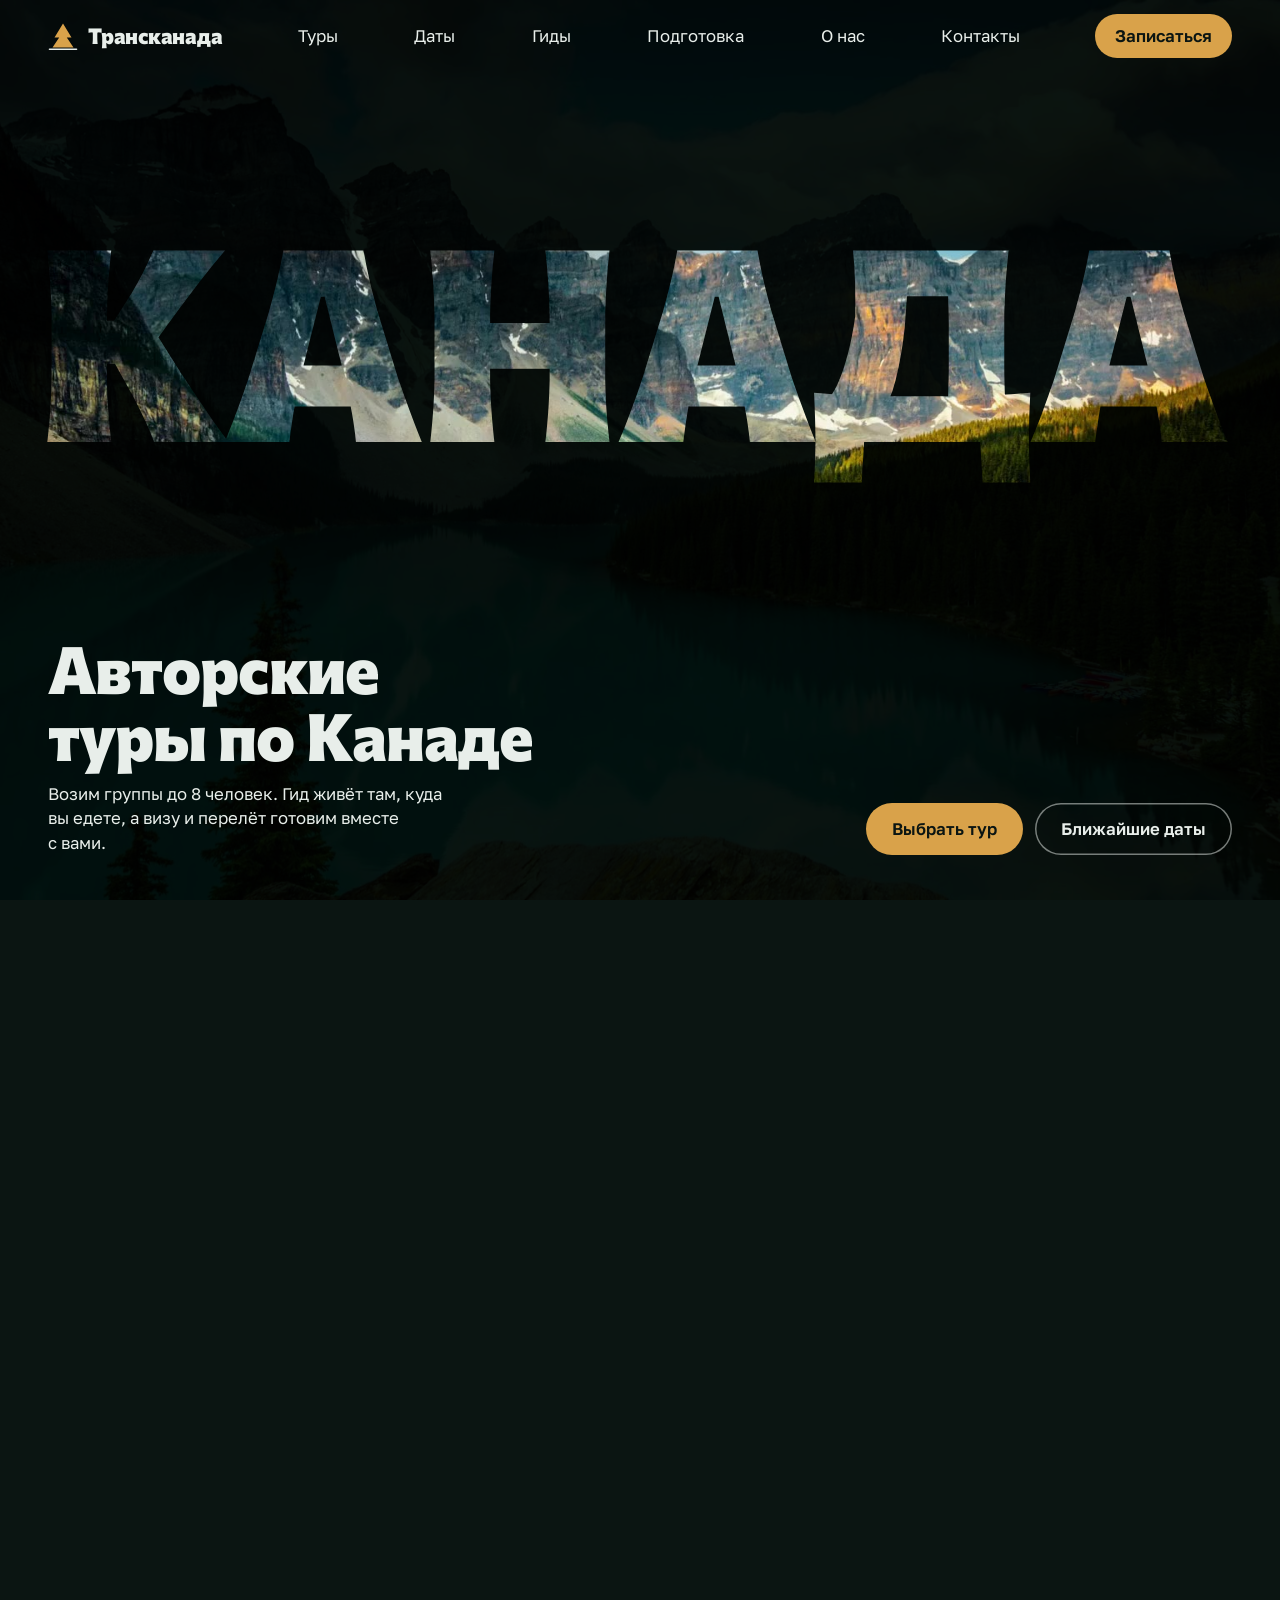
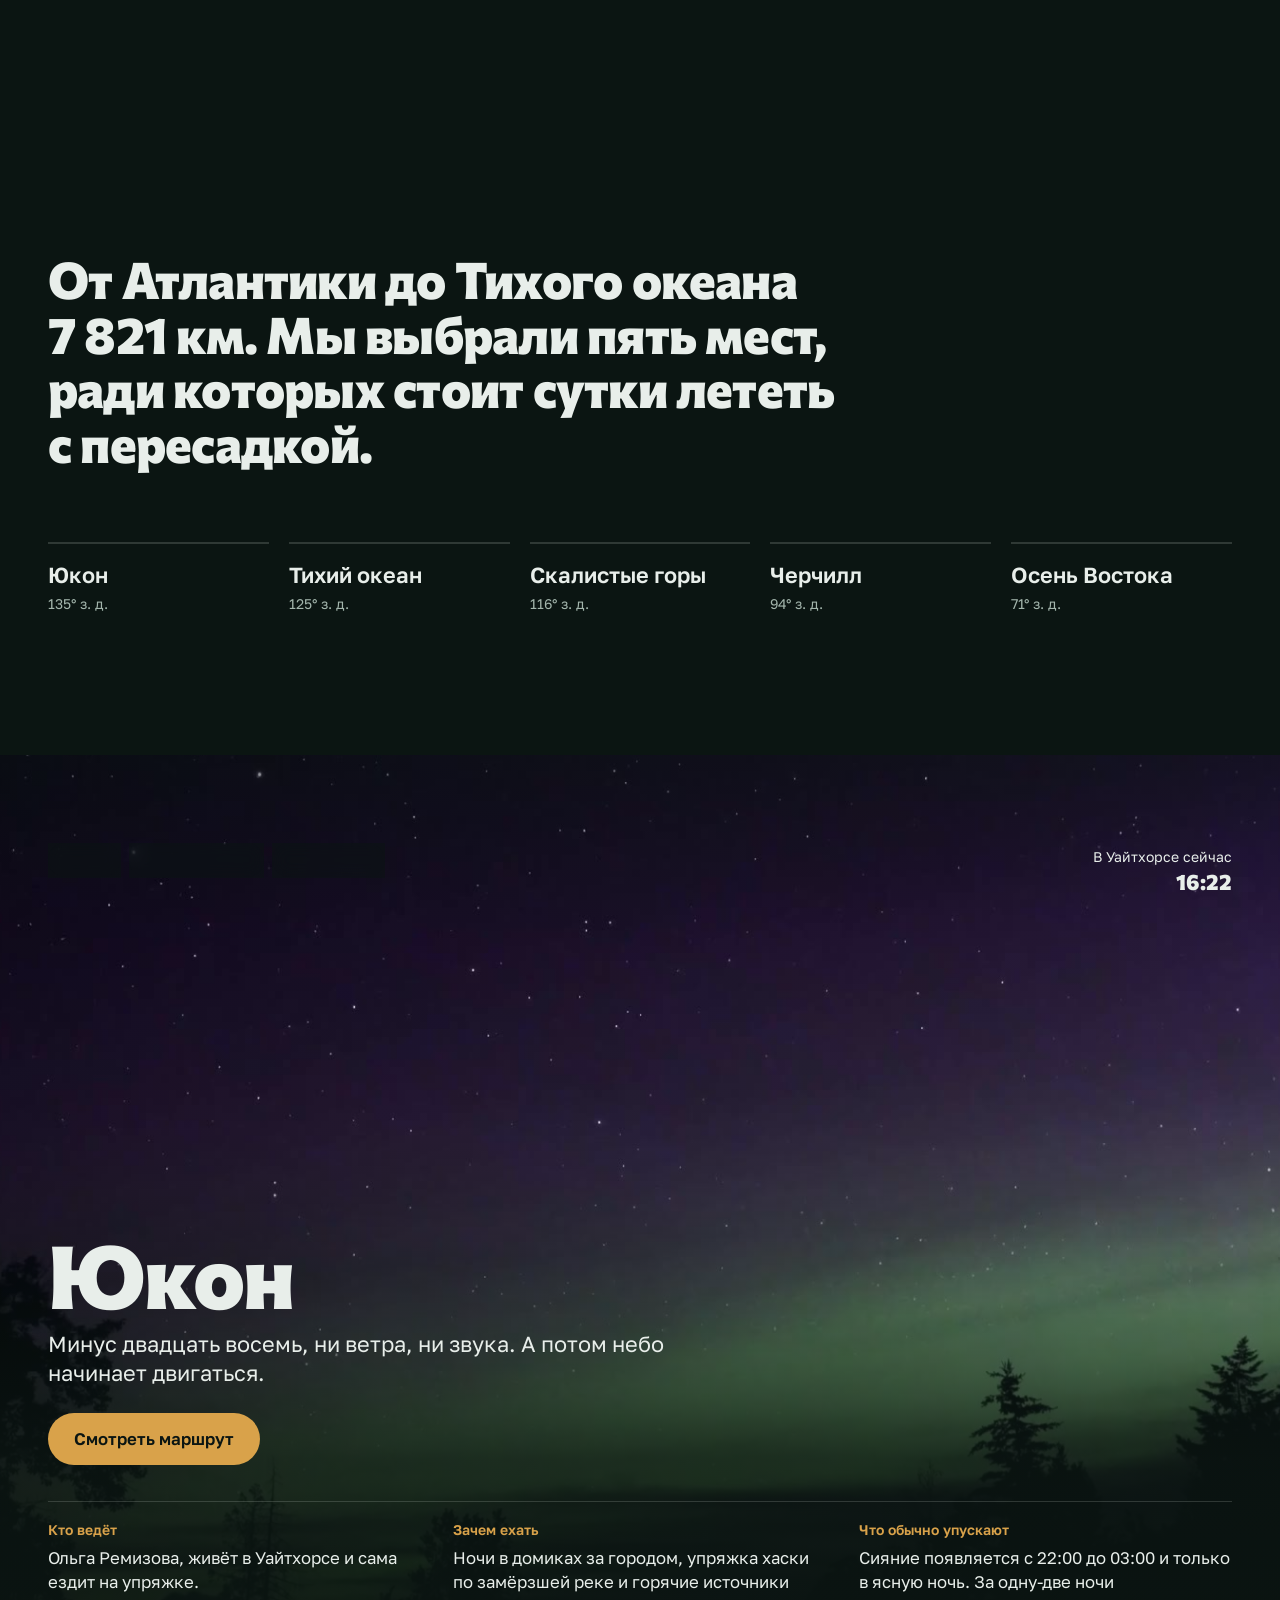
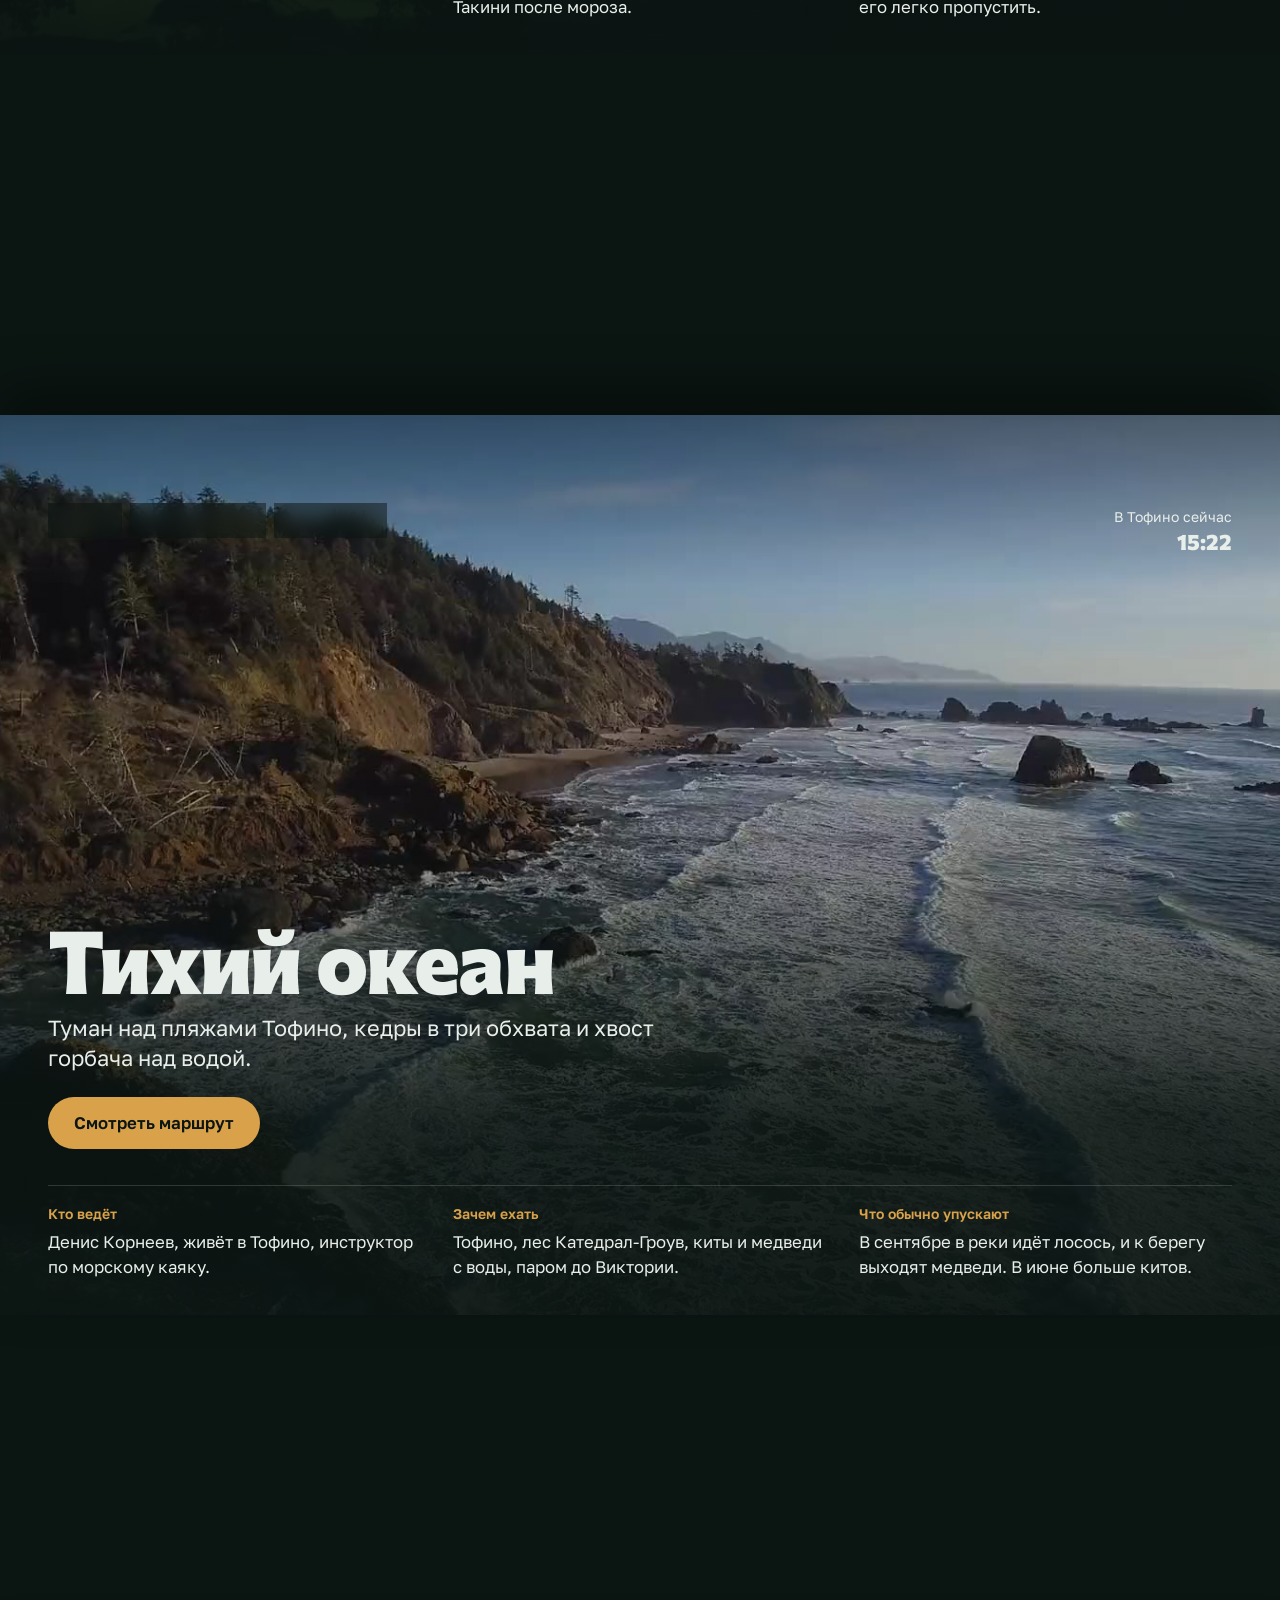
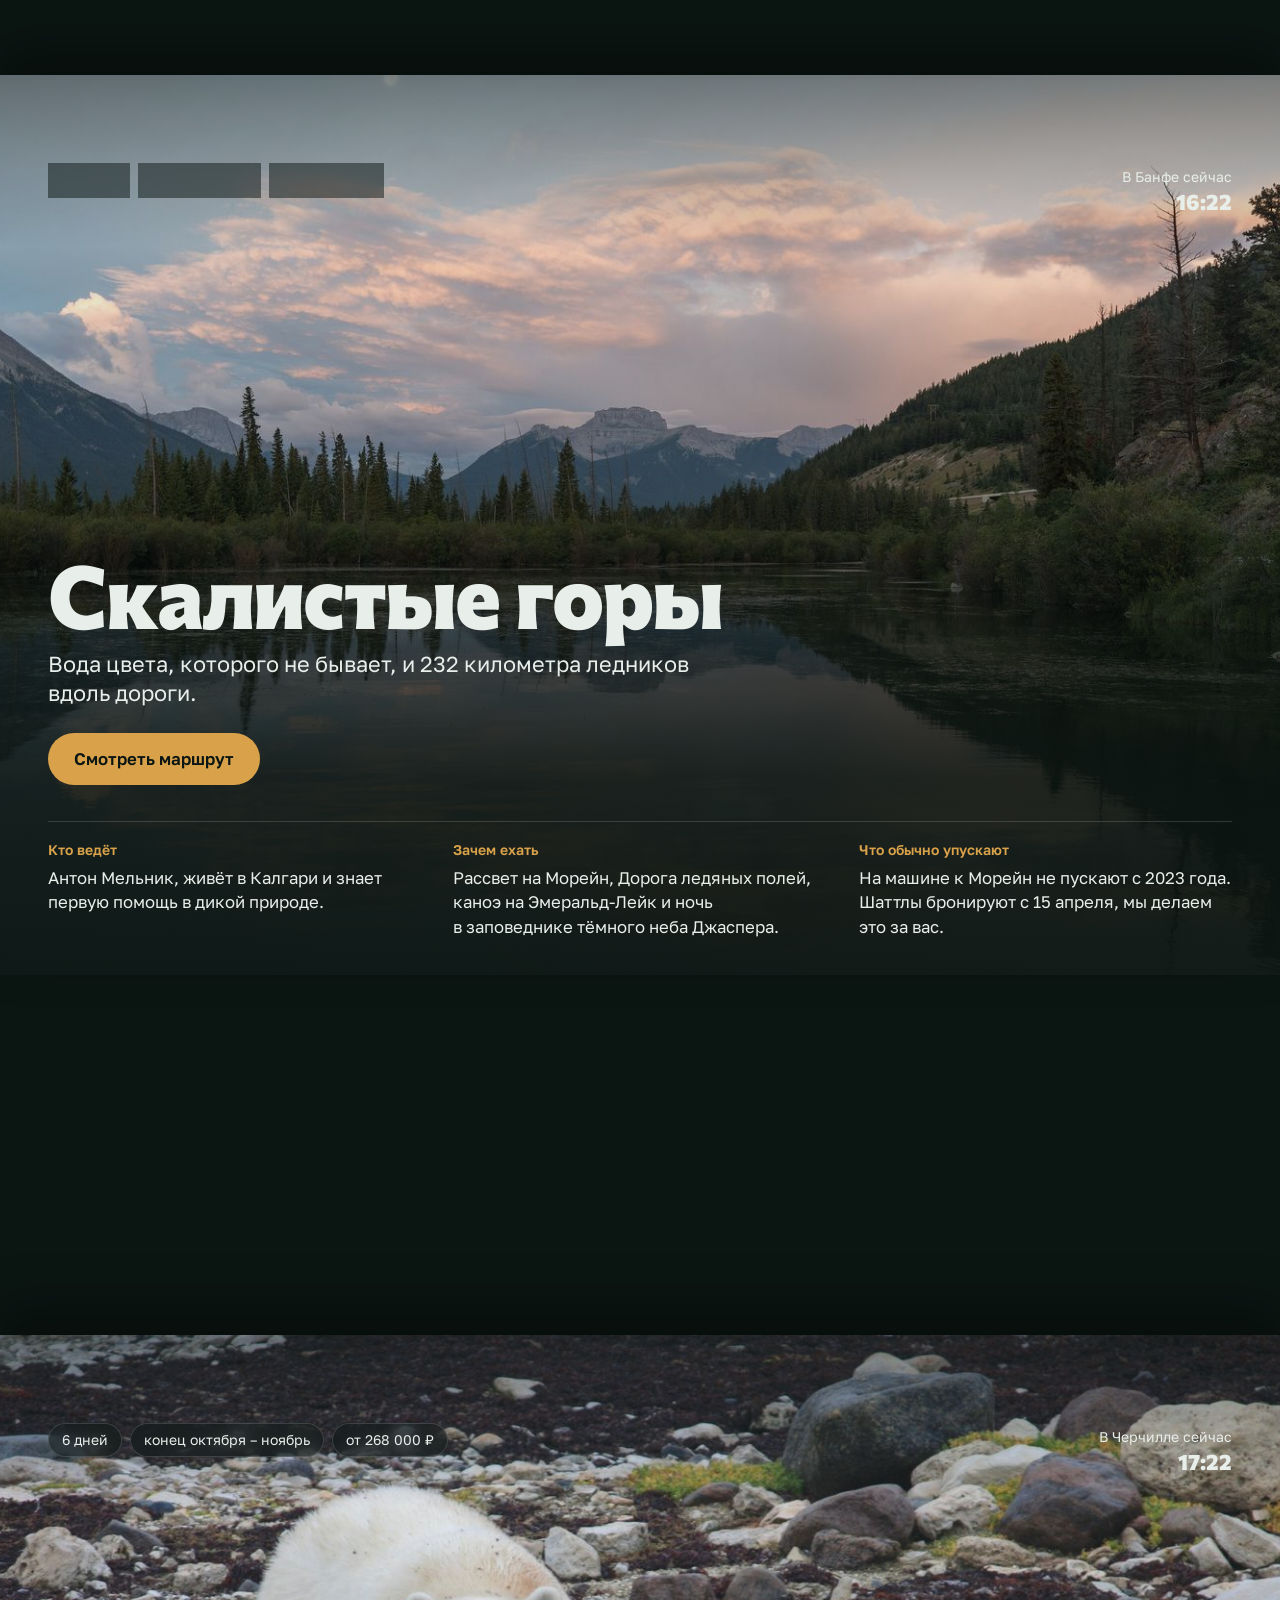
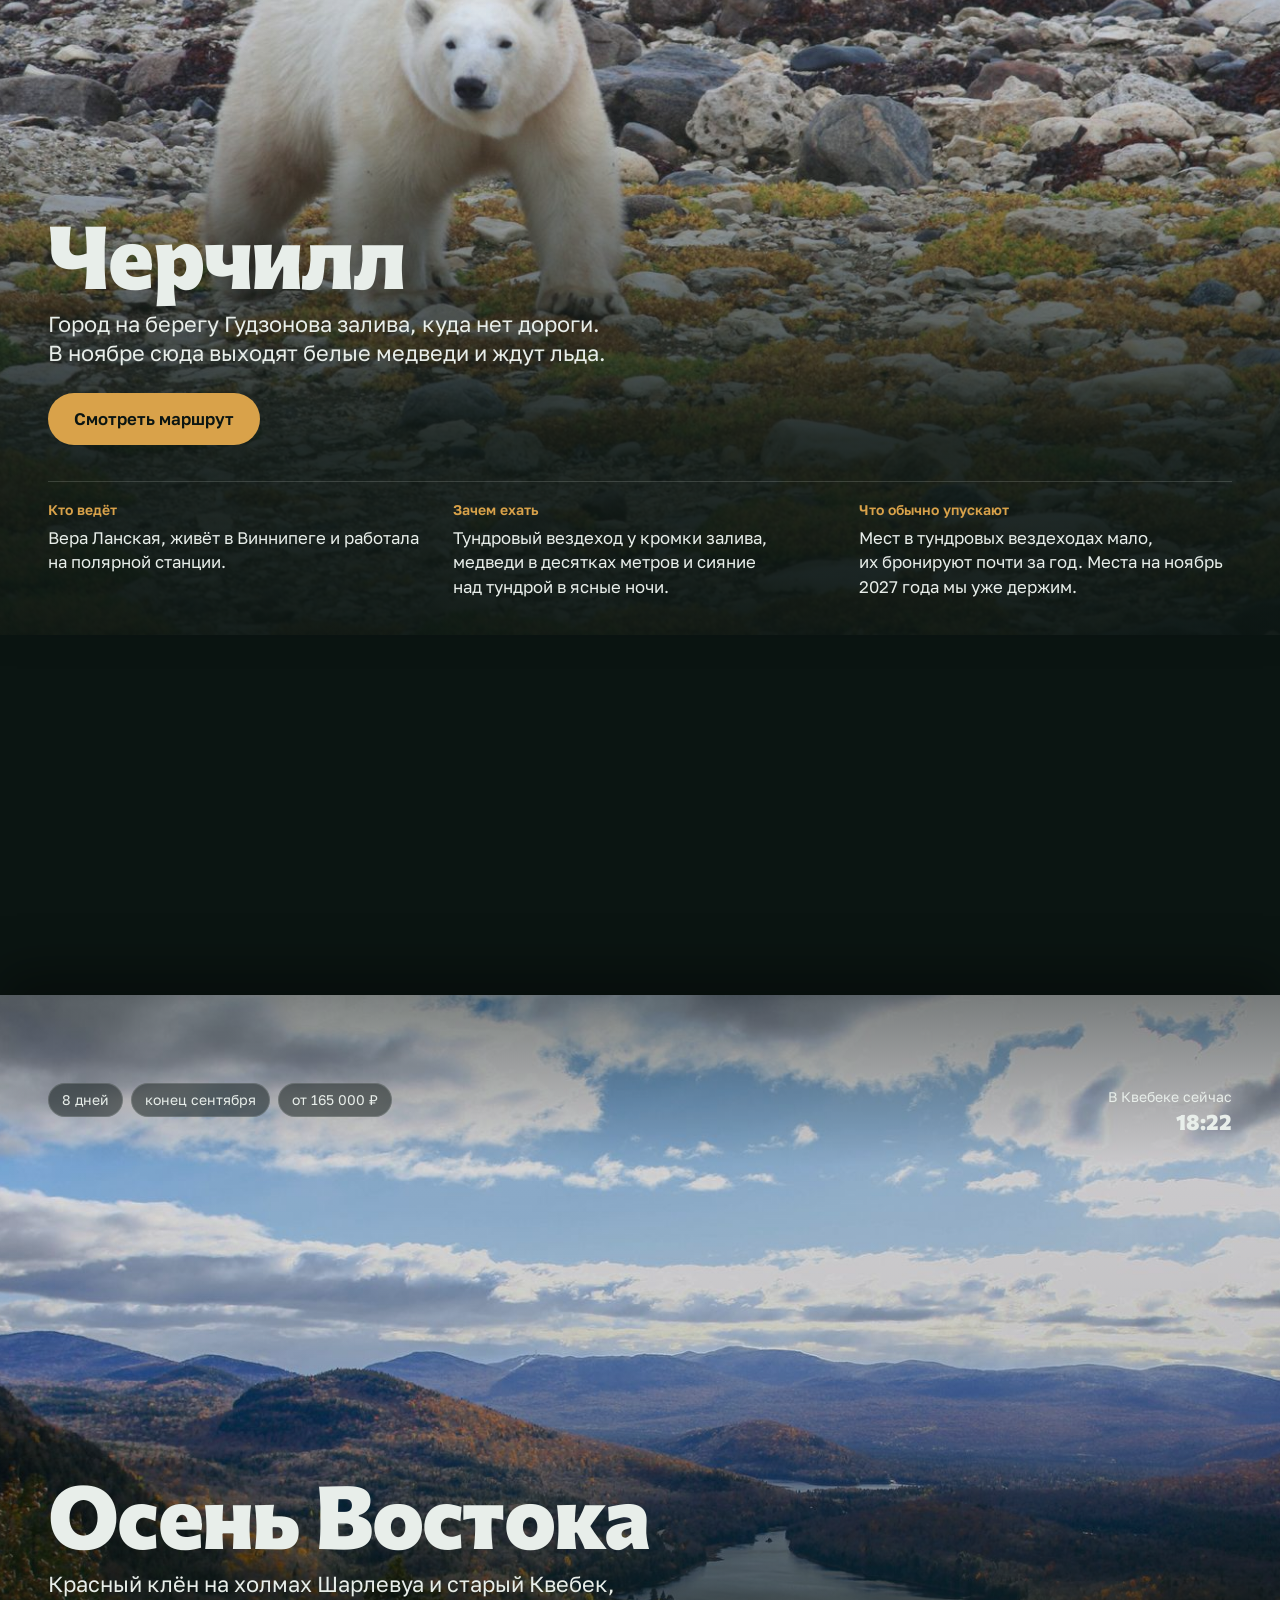
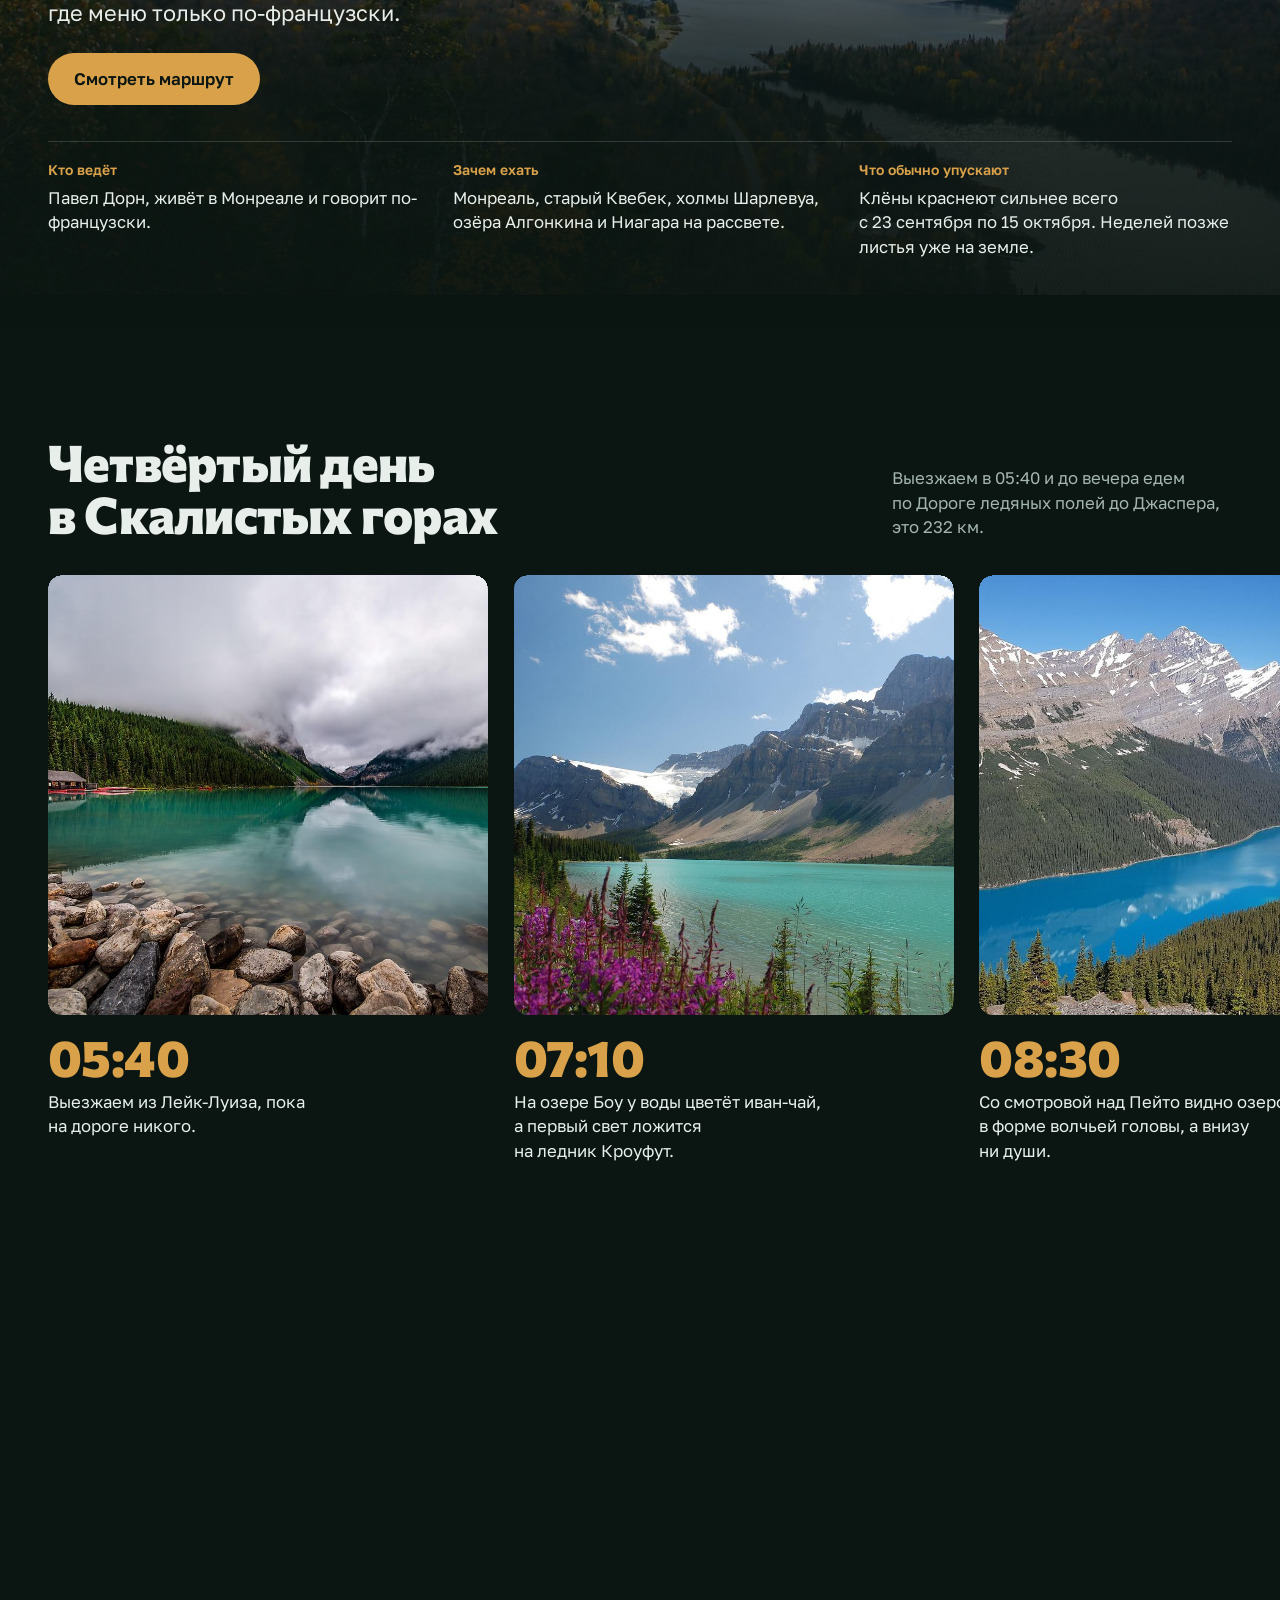
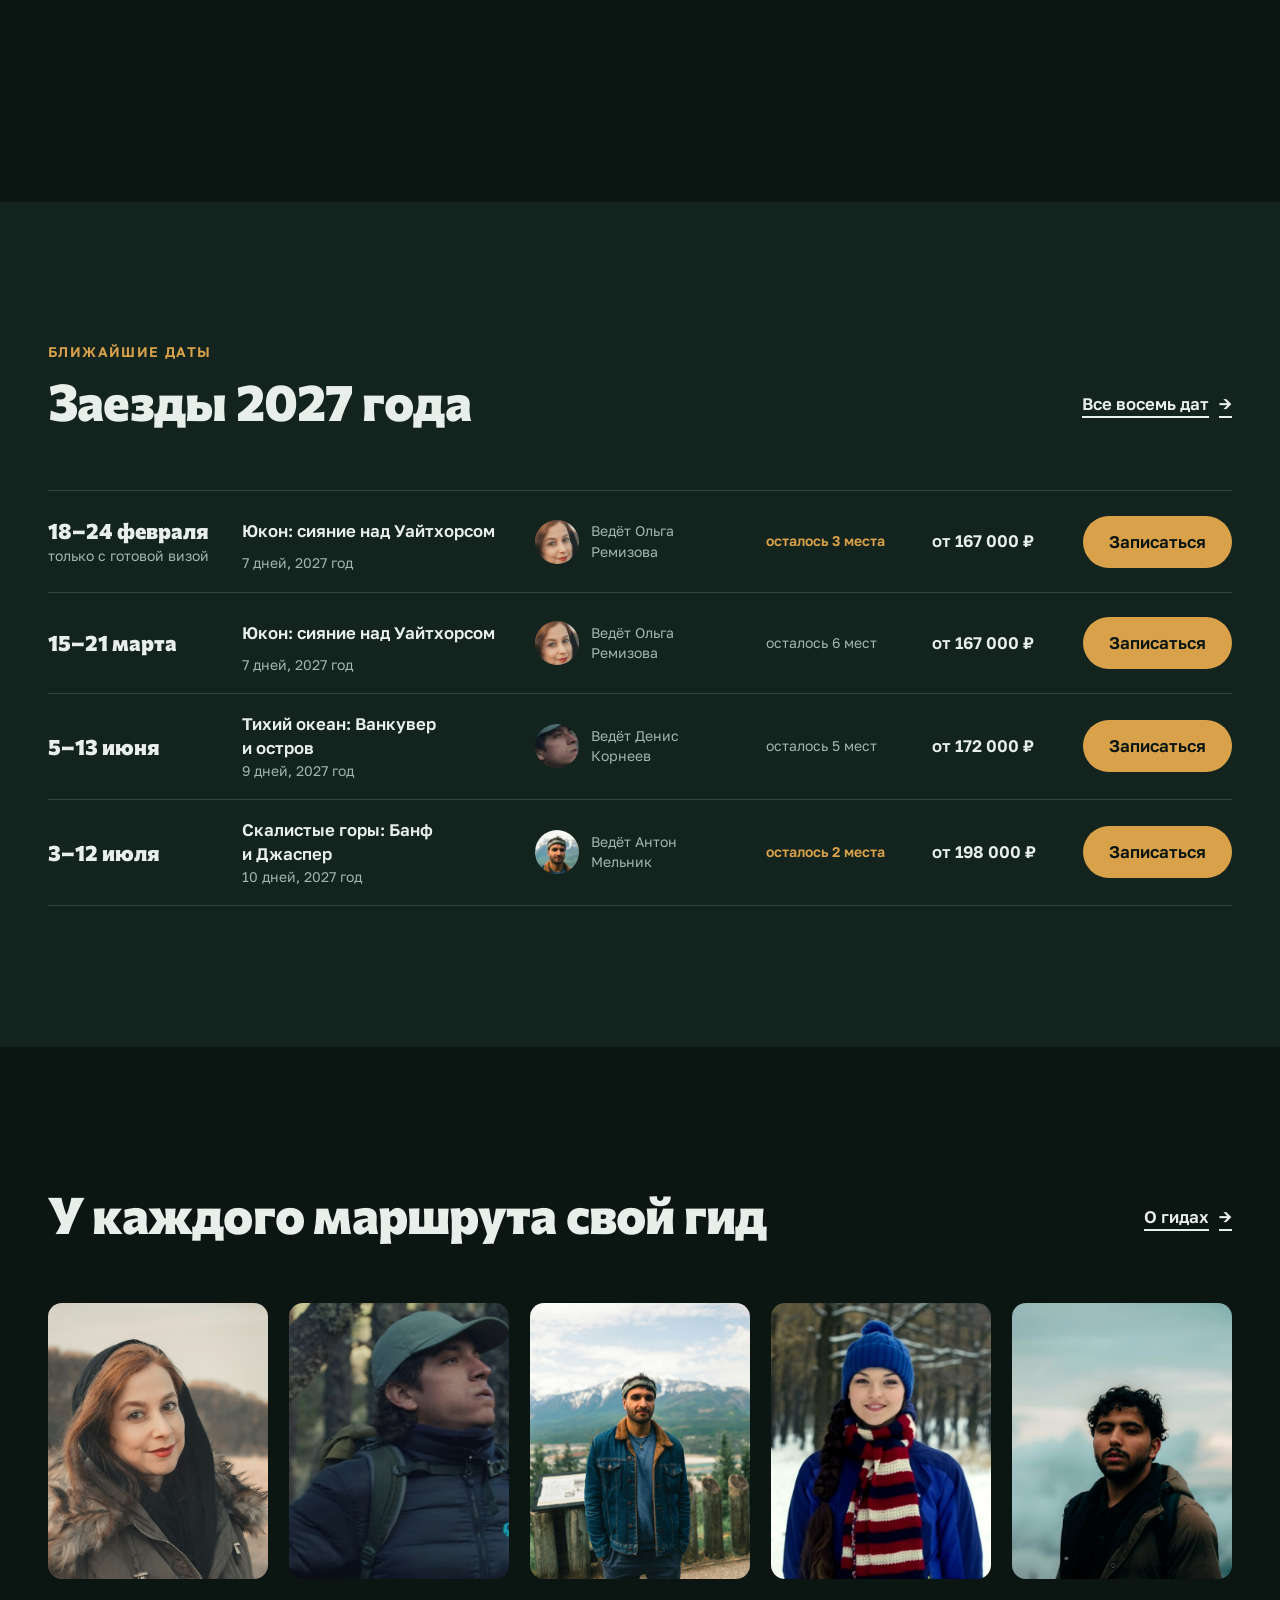
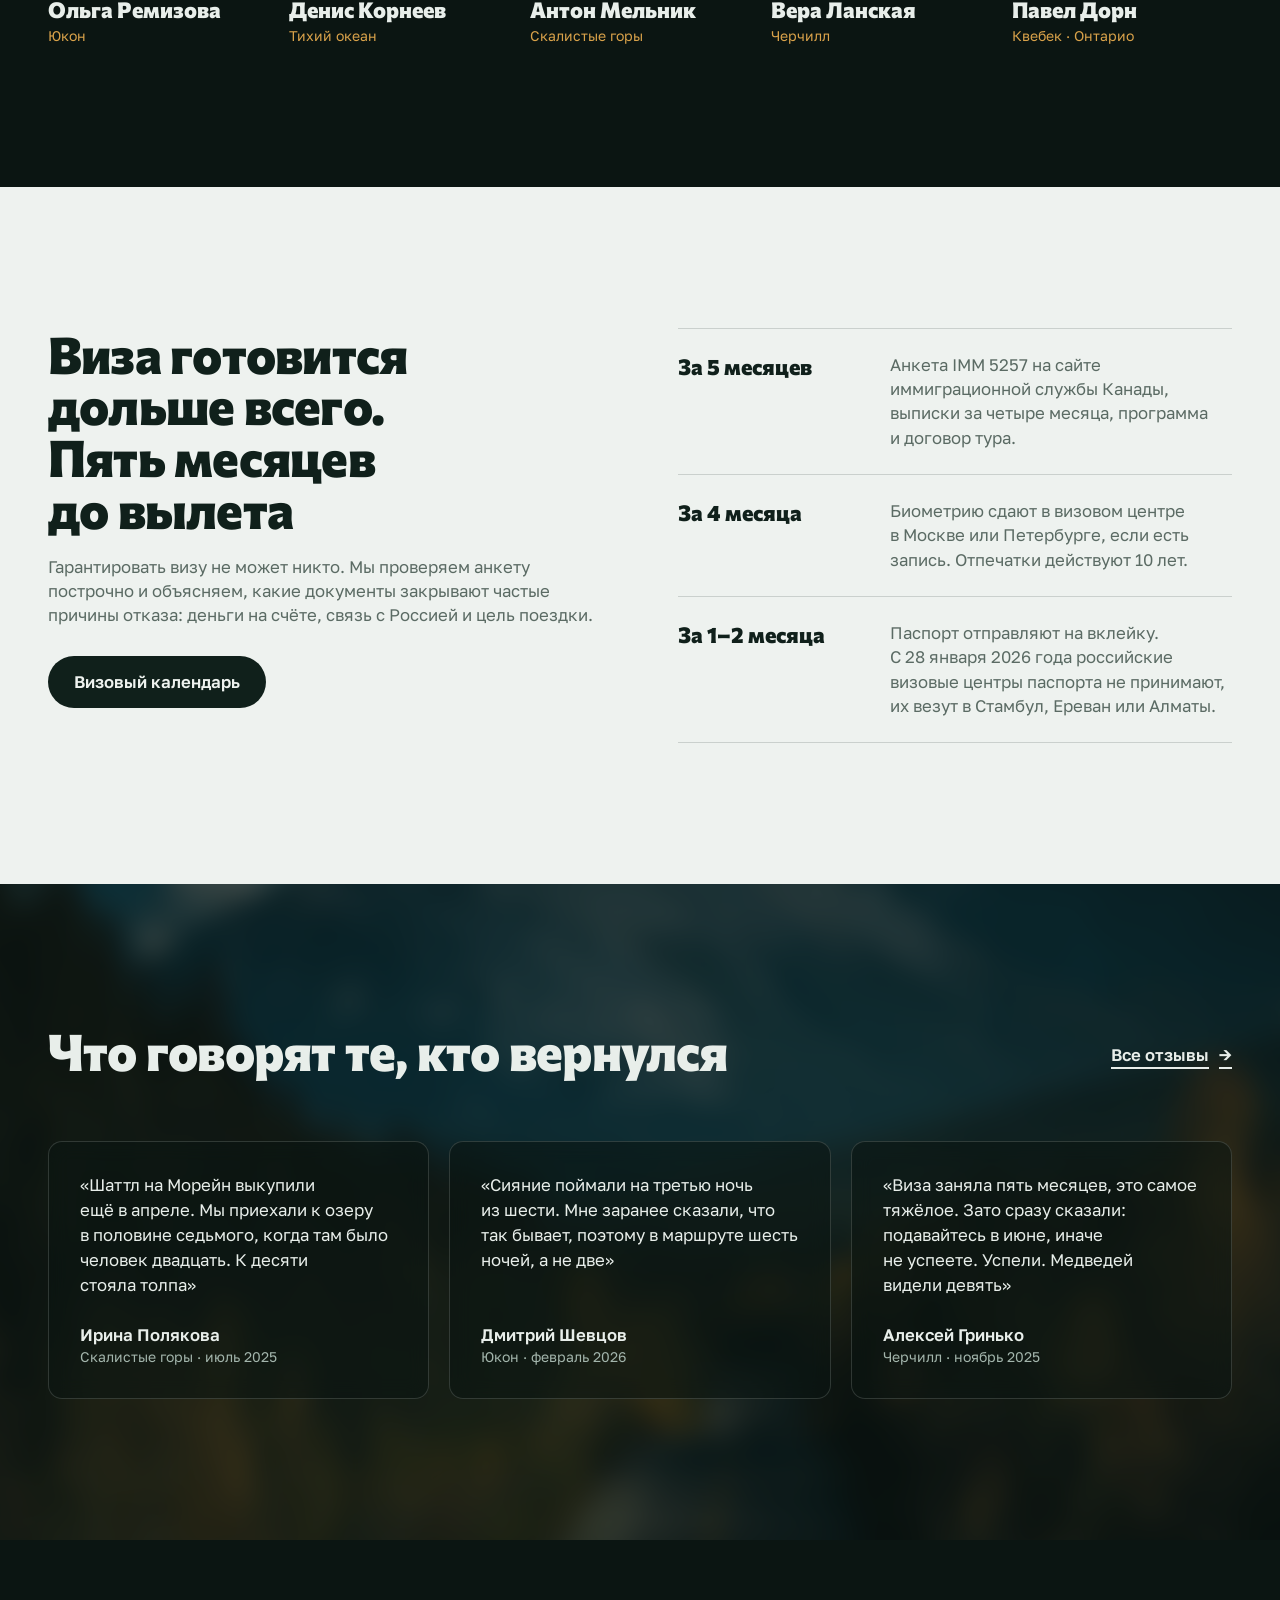
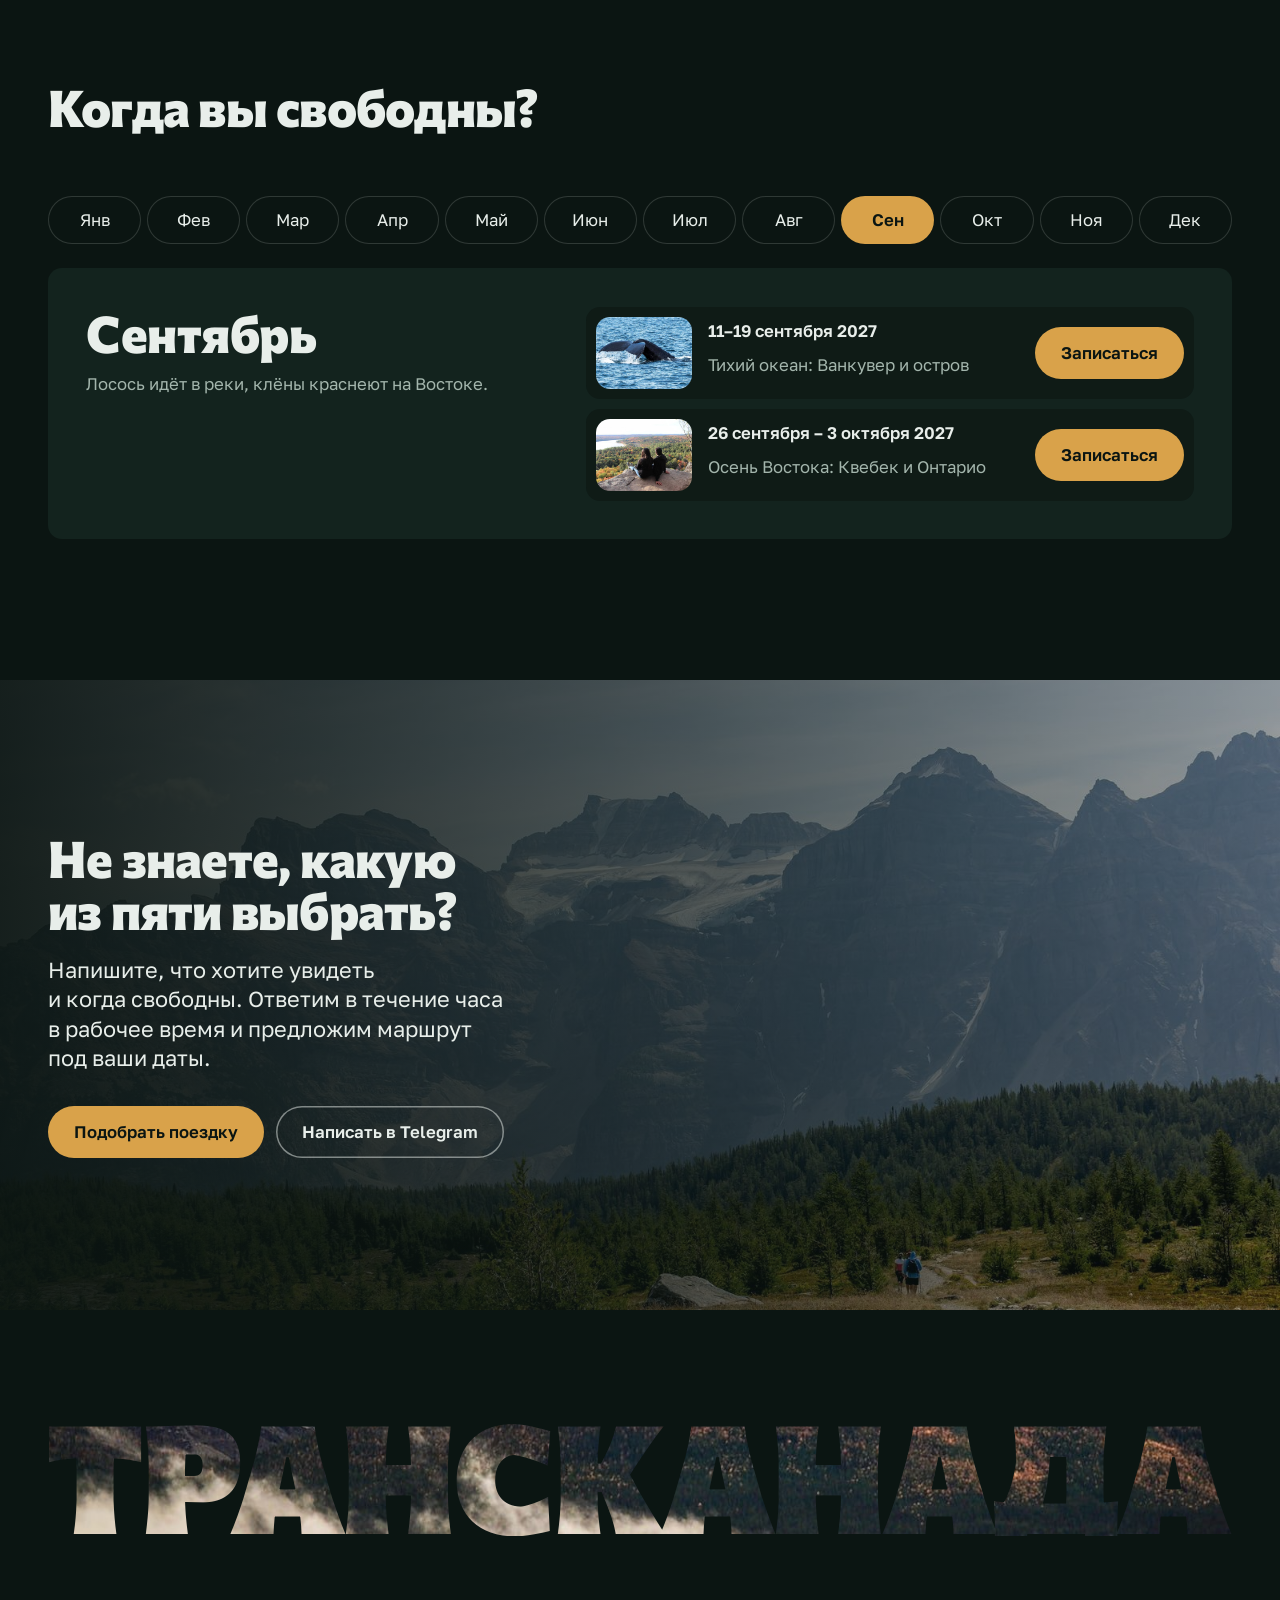
==== commit 886b2896: "Выкладка 15.09.2026 17:22 Co-Authored-By: Claude Opus 5 <noreply@anthropic.com>" ====
--- a/index.html
+++ b/index.html
@@ -3,10 +3,10 @@
 <head>
 <meta charset="utf-8">
 <meta name="viewport" content="width=device-width, initial-scale=1">
-<meta name="robots" content="noindex">
 <title>Трансканада&nbsp;— авторские туры по&nbsp;Канаде</title>
 <meta name="description" content="Пять маршрутов по Канаде в группах до 8 человек: Юкон, Тихий океан, Скалистые горы, Черчилл и осень Востока. Гид живёт в регионе, визу готовим вместе.">
 <meta name="theme-color" content="#0B1512">
+<meta name="robots" content="noindex">
 <meta property="og:type" content="website">
 <meta property="og:locale" content="ru_RU">
 <meta property="og:title" content="Трансканада — авторские туры по Канаде">
@@ -35,7 +35,7 @@
 <section class="hero" id="top" aria-label="Первый экран">
   <div class="hero__stage">
     <video class="hero__video" muted loop playsinline preload="none" poster="img/hero-poster.jpg" data-src="video/hero-moraine.mp4" data-src-sm="video/hero-moraine-sm.mp4" aria-hidden="true"></video>
-    <div class="hero__mask" aria-hidden="true"><span class="hero__word">Канада</span></div>
+    <div class="hero__mask" aria-hidden="true"><div class="hero__fit wrap"><span class="hero__word">Канада</span></div></div>
     <div class="hero__shade" aria-hidden="true"></div>
     <div class="hero__copy wrap">
       <div>
@@ -89,7 +89,7 @@
     </div>
   </div>
 </section><section class="dest" id="d-rockies" data-tz="America/Edmonton" aria-labelledby="d-rockies-t">
-  <div class="dest__media"><img src="img/rockies-vermilion.jpg" srcset="img/rockies-vermilion-sm.jpg 720w, img/rockies-vermilion.jpg 1280w" sizes="(orientation: portrait) 1280px, 100vw" alt="Закат над горой Рандл у озёр Вермилион" width="1280" height="857" loading="lazy" decoding="async"></div>
+  <div class="dest__media"><img src="img/rockies-vermilion-sunset.jpg" srcset="img/rockies-vermilion-sunset-sm.jpg 720w, img/rockies-vermilion-sunset-md.jpg 1600w, img/rockies-vermilion-sunset.jpg 2560w" sizes="(orientation: portrait) 1280px, 100vw" alt="Закат над первым озером Вермилион и горой Бурже" width="2560" height="1707" loading="lazy" decoding="async"></div>
   <div class="dest__in wrap">
     <div class="dest__top">
       <ul class="tags"><li>10&nbsp;дней</li><li>июль&nbsp;– август</li><li>от&nbsp;198&nbsp;000&nbsp;₽</li></ul>
@@ -105,7 +105,7 @@
     </div>
   </div>
 </section><section class="dest" id="d-churchill" data-tz="America/Winnipeg" aria-labelledby="d-churchill-t">
-  <div class="dest__media"><img src="img/churchill-bears.jpg" srcset="img/churchill-bears-sm.jpg 720w, img/churchill-bears.jpg 1280w" sizes="(orientation: portrait) 1280px, 100vw" alt="Два белых медведя борются в снегу среди кустов" width="1280" height="751" loading="lazy" decoding="async"></div>
+  <div class="dest__media"><img src="img/churchill-bear-rocks.jpg" srcset="img/churchill-bear-rocks-sm.jpg 720w, img/churchill-bear-rocks-md.jpg 1600w, img/churchill-bear-rocks.jpg 2560w" sizes="(orientation: portrait) 1280px, 100vw" alt="Белый медведь на каменистой тундре у Черчилла" width="2560" height="1707" loading="lazy" decoding="async"></div>
   <div class="dest__in wrap">
     <div class="dest__top">
       <ul class="tags"><li>6&nbsp;дней</li><li>конец октября&nbsp;– ноябрь</li><li>от&nbsp;268&nbsp;000&nbsp;₽</li></ul>
@@ -121,7 +121,7 @@
     </div>
   </div>
 </section><section class="dest" id="d-east" data-tz="America/Toronto" aria-labelledby="d-east-t">
-  <div class="dest__media"><img src="img/east-autumn-lookout.jpg" srcset="img/east-autumn-lookout-sm.jpg 720w, img/east-autumn-lookout.jpg 1280w" sizes="(orientation: portrait) 1280px, 100vw" alt="Смотровая площадка над осенним лесом и озером" width="1280" height="821" loading="lazy" decoding="async"></div>
+  <div class="dest__media"><img src="img/east-tremblant-hills.jpg" srcset="img/east-tremblant-hills-sm.jpg 720w, img/east-tremblant-hills-md.jpg 1600w, img/east-tremblant-hills.jpg 2560w" sizes="(orientation: portrait) 1280px, 100vw" alt="Осенние холмы и озеро в национальном парке Мон-Тремблан" width="2560" height="1707" loading="lazy" decoding="async"></div>
   <div class="dest__in wrap">
     <div class="dest__top">
       <ul class="tags"><li>8&nbsp;дней</li><li>конец сентября</li><li>от&nbsp;165&nbsp;000&nbsp;₽</li></ul>
@@ -230,7 +230,7 @@
 </section>
 
 <section class="sec cta" id="ask">
-  <div class="cta__bg"><img src="img/people-campfire.jpg" srcset="img/people-campfire-sm.jpg 720w, img/people-campfire.jpg 1280w" sizes="(orientation: portrait) 1280px, 100vw" alt="Люди у костра ночью в лесу" width="1280" height="853" loading="lazy" decoding="async"></div>
+  <div class="cta__bg"><img src="img/index-sentinel-hikers.jpg" srcset="img/index-sentinel-hikers-sm.jpg 720w, img/index-sentinel-hikers-md.jpg 1600w, img/index-sentinel-hikers.jpg 2560w" sizes="(orientation: portrait) 1280px, 100vw" alt="Туристы на тропе к перевалу Сентинел над Долиной десяти вершин" width="2560" height="1707" loading="lazy" decoding="async"></div>
   <div class="wrap">
     <h2 class="h2">Не&nbsp;знаете, какую из&nbsp;пяти выбрать?</h2>
     <p class="cta__lead">Напишите, что хотите увидеть и&nbsp;когда&nbsp;свободны. Ответим в&nbsp;течение часа в&nbsp;рабочее время и&nbsp;предложим маршрут под&nbsp;ваши&nbsp;даты.</p>
@@ -240,7 +240,7 @@
 
 </main>
 <footer class="foot">
-  <p class="foot__word" aria-hidden="true">Трансканада</p>
+  <div class="wrap foot__fit" aria-hidden="true"><p class="foot__word">Трансканада</p></div>
   <div class="wrap">
     <div class="foot__grid">
       <div class="foot__col"><p class="foot__h">Туры</p><ul><li><a href="yukon.html">Юкон</a></li><li><a href="pacific.html">Тихий океан</a></li><li><a href="rockies.html">Скалистые горы</a></li><li><a href="churchill.html">Черчилл</a></li><li><a href="east.html">Осень Востока</a></li><li><a href="tours.html#dates">Все&nbsp;даты</a></li></ul></div>
@@ -249,8 +249,8 @@
       <div class="foot__col"><p class="foot__h">Связаться</p><ul><li><a href="tel:+78120274516">+7&nbsp;812&nbsp;027-45-16</a></li><li><a href="https://t.me/transkanada">Telegram</a></li><li><a href="mailto:hello@transkanada.ru">hello@transkanada.ru</a></li><li><p class="foot__note"><span class="nw">Санкт-Петербург</span>, наб. реки Фонтанки,&nbsp;38</p></li></ul></div>
     </div>
     <div class="foot__legal">
-      <p>Реестровый номер туроператора РТО&nbsp;031672. ООО «Трансканада», ИНН&nbsp;0000000000, ОГРН&nbsp;0000000000000. Цены на&nbsp;сайте не&nbsp;публичная&nbsp;оферта.</p>
-      <p><a href="policy.html">Политика обработки персональных данных</a> · <a href="soglasie.html">Согласие на&nbsp;обработку данных</a></p>
+      <p>Реестровый номер туроператора РТО&nbsp;031672. ООО «Трансканада», ИНН&nbsp;7841536099, ОГРН&nbsp;1147847001238. Цены на&nbsp;сайте не&nbsp;публичная&nbsp;оферта.</p>
+      <p><a href="policy.html">Политика обработки персональных данных</a> · <a href="soglasie.html">Согласие на&nbsp;обработку данных</a> · <a href="credits.html">Авторы фото</a></p>
     </div>
   </div>
 </footer>
--- a/css/site.css
+++ b/css/site.css
@@ -131,7 +131,9 @@
 .hero__stage{position:absolute;inset:0;overflow:hidden}
 .hero__video{position:absolute;inset:0;width:100%;height:100%;object-fit:cover}
 .hero__mask{position:absolute;inset:0;display:grid;place-items:center;padding-bottom:clamp(140px,26svh,280px);background:var(--night);mix-blend-mode:multiply;pointer-events:none}
-.hero__word{display:block;font:800 var(--t-mega)/.8 var(--display);letter-spacing:-.015em;text-transform:uppercase;white-space:nowrap;color:#fff;transform-origin:50% 60%;will-change:transform}
+/* слово стоит по линейке: кегль от ширины контейнера, ширина букв «КАНАДА» — 4,4066 кегля, поле первой буквы 0,0469 */
+.hero__fit{container-type:inline-size}
+.hero__word{display:block;font:800 calc(100cqi / 4.4066)/.8 var(--display);margin-left:-.0469em;letter-spacing:-.015em;text-transform:uppercase;white-space:nowrap;color:#fff;transform-origin:50% 60%;will-change:transform}
 .hero__shade{position:absolute;inset:0;opacity:0;pointer-events:none;background:linear-gradient(180deg,rgba(11,21,18,.55) 0%,rgba(11,21,18,0) 24%,rgba(11,21,18,.12) 42%,rgba(11,21,18,.78) 66%,rgba(11,21,18,.94) 100%)}
 .hero__copy{position:absolute;left:0;right:0;bottom:0;display:flex;flex-wrap:wrap;align-items:flex-end;justify-content:space-between;gap:24px 40px;padding-bottom:clamp(28px,5svh,56px)}
 .hero__h1{font:800 clamp(34px,12px + 4.2vw,76px)/1.02 var(--display);letter-spacing:-.015em;max-width:14ch;text-wrap:balance}
@@ -288,7 +290,9 @@
 
 /* ── подвал ── */
 .foot{padding-top:clamp(56px,8vw,120px);background:var(--night)}
-.foot__word{display:block;padding-inline:2vw;text-align:center;font:900 11.4vw/.82 var(--display);letter-spacing:-.02em;text-transform:uppercase;white-space:nowrap;color:transparent;background:url("../img/foot-mountains.jpg") center 58%/cover;-webkit-background-clip:text;background-clip:text;user-select:none}
+/* слово в подвале по линейке сайта: кегль от ширины контейнера, ширина букв «ТРАНСКАНАДА» — 7,8555 кегля, поле 0,0156 */
+.foot__fit{container-type:inline-size}
+.foot__word{display:block;text-align:left;font:900 calc(100cqi / 7.8555)/.82 var(--display);margin-left:-.0156em;letter-spacing:-.02em;text-transform:uppercase;white-space:nowrap;color:transparent;background:url("../img/foot-mountains.jpg") center 58%/cover;-webkit-background-clip:text;background-clip:text;user-select:none}
 .foot__grid{display:grid;grid-template-columns:repeat(4,minmax(0,1fr));gap:32px;padding-block:clamp(40px,6vw,80px);border-bottom:1px solid var(--line)}
 .foot__h{margin-bottom:10px;font-size:var(--t-xs);font-weight:600;letter-spacing:.1em;text-transform:uppercase;color:var(--lichen)}
 .foot__col a{display:inline-flex;align-items:center;min-height:44px;text-decoration:none}
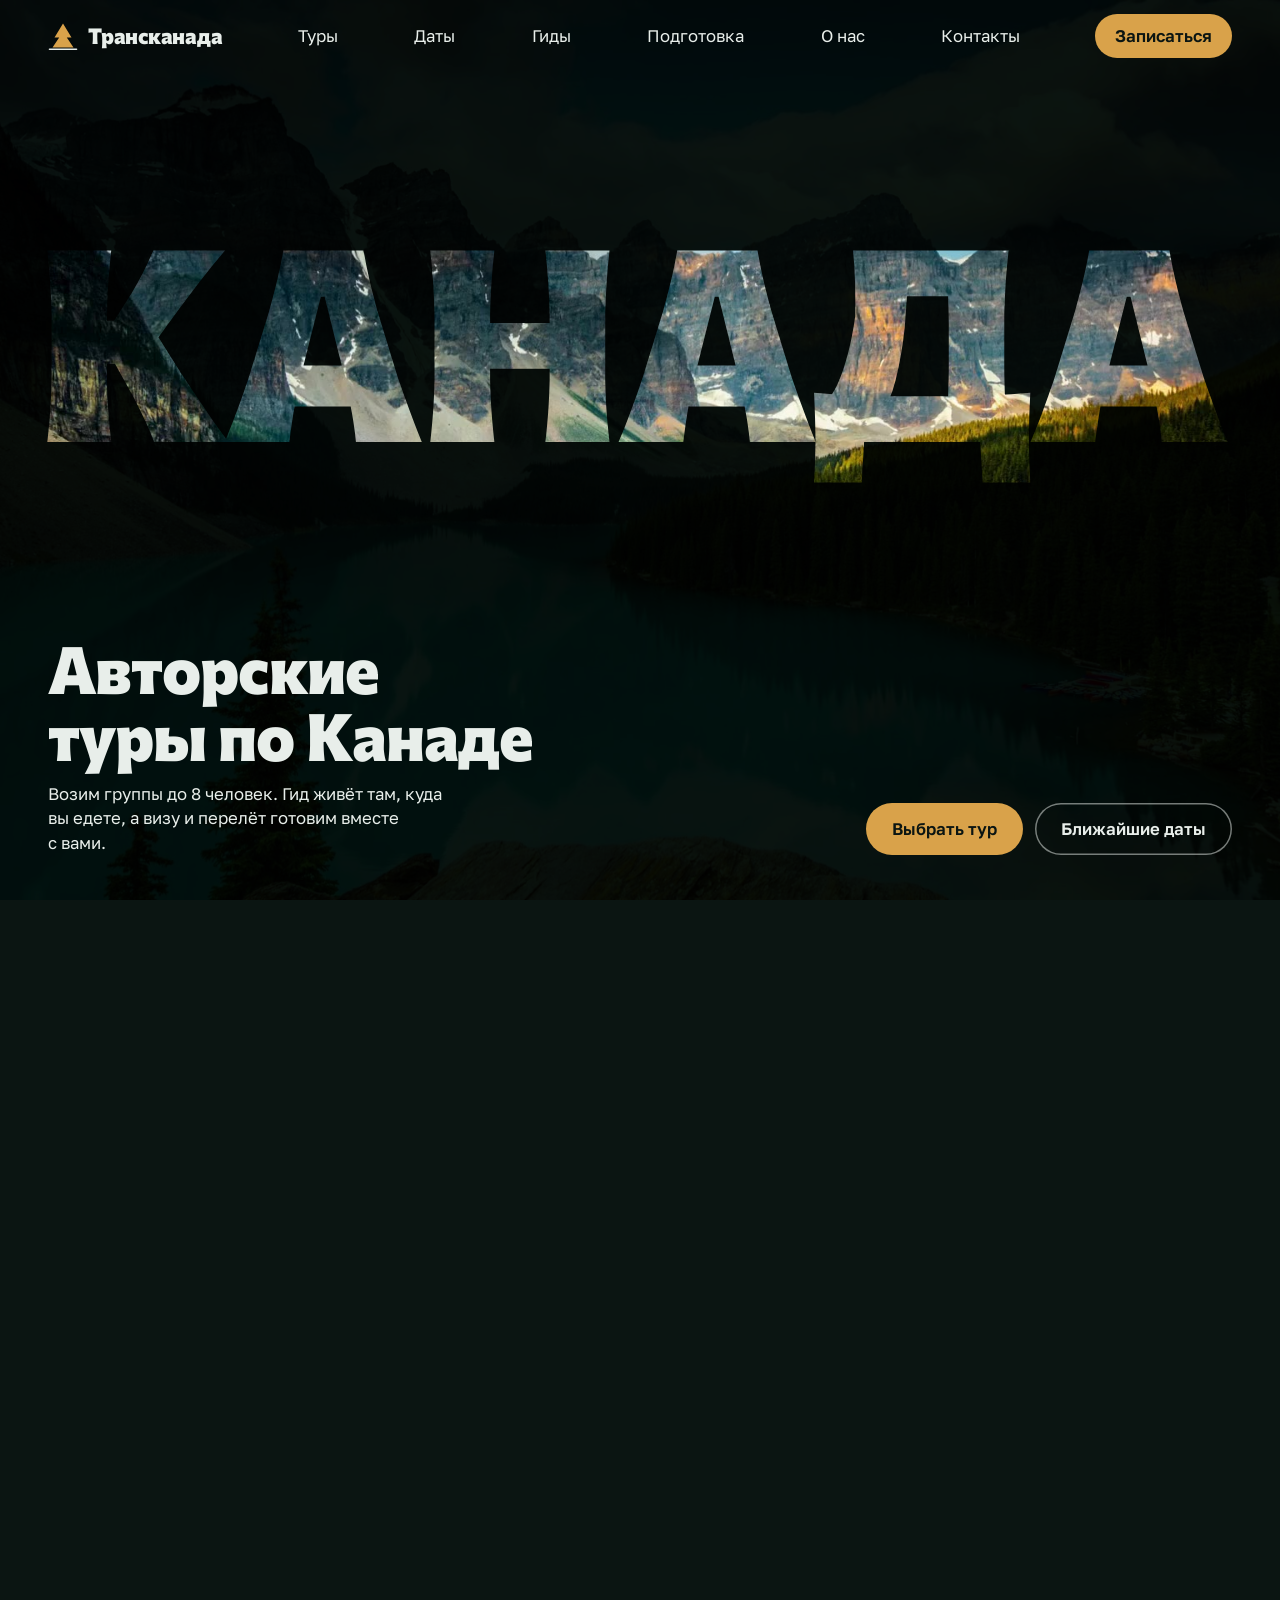
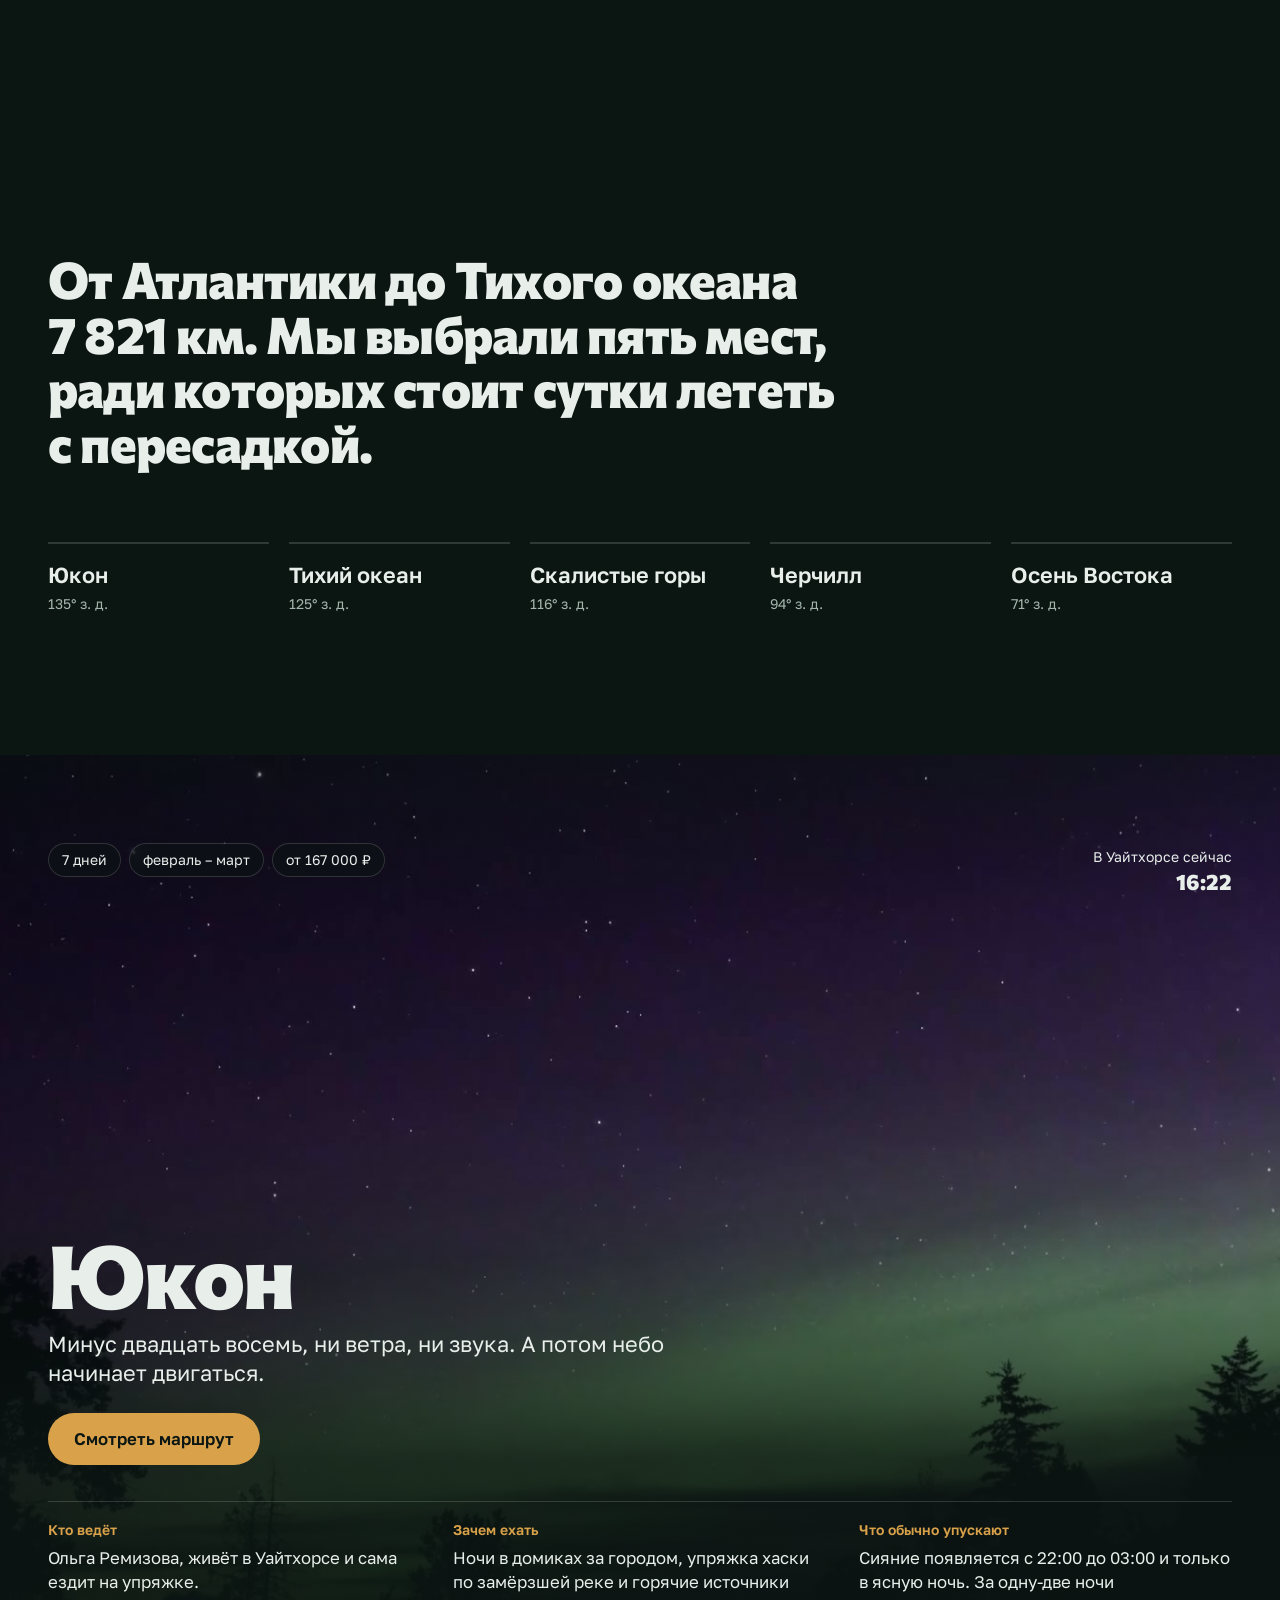
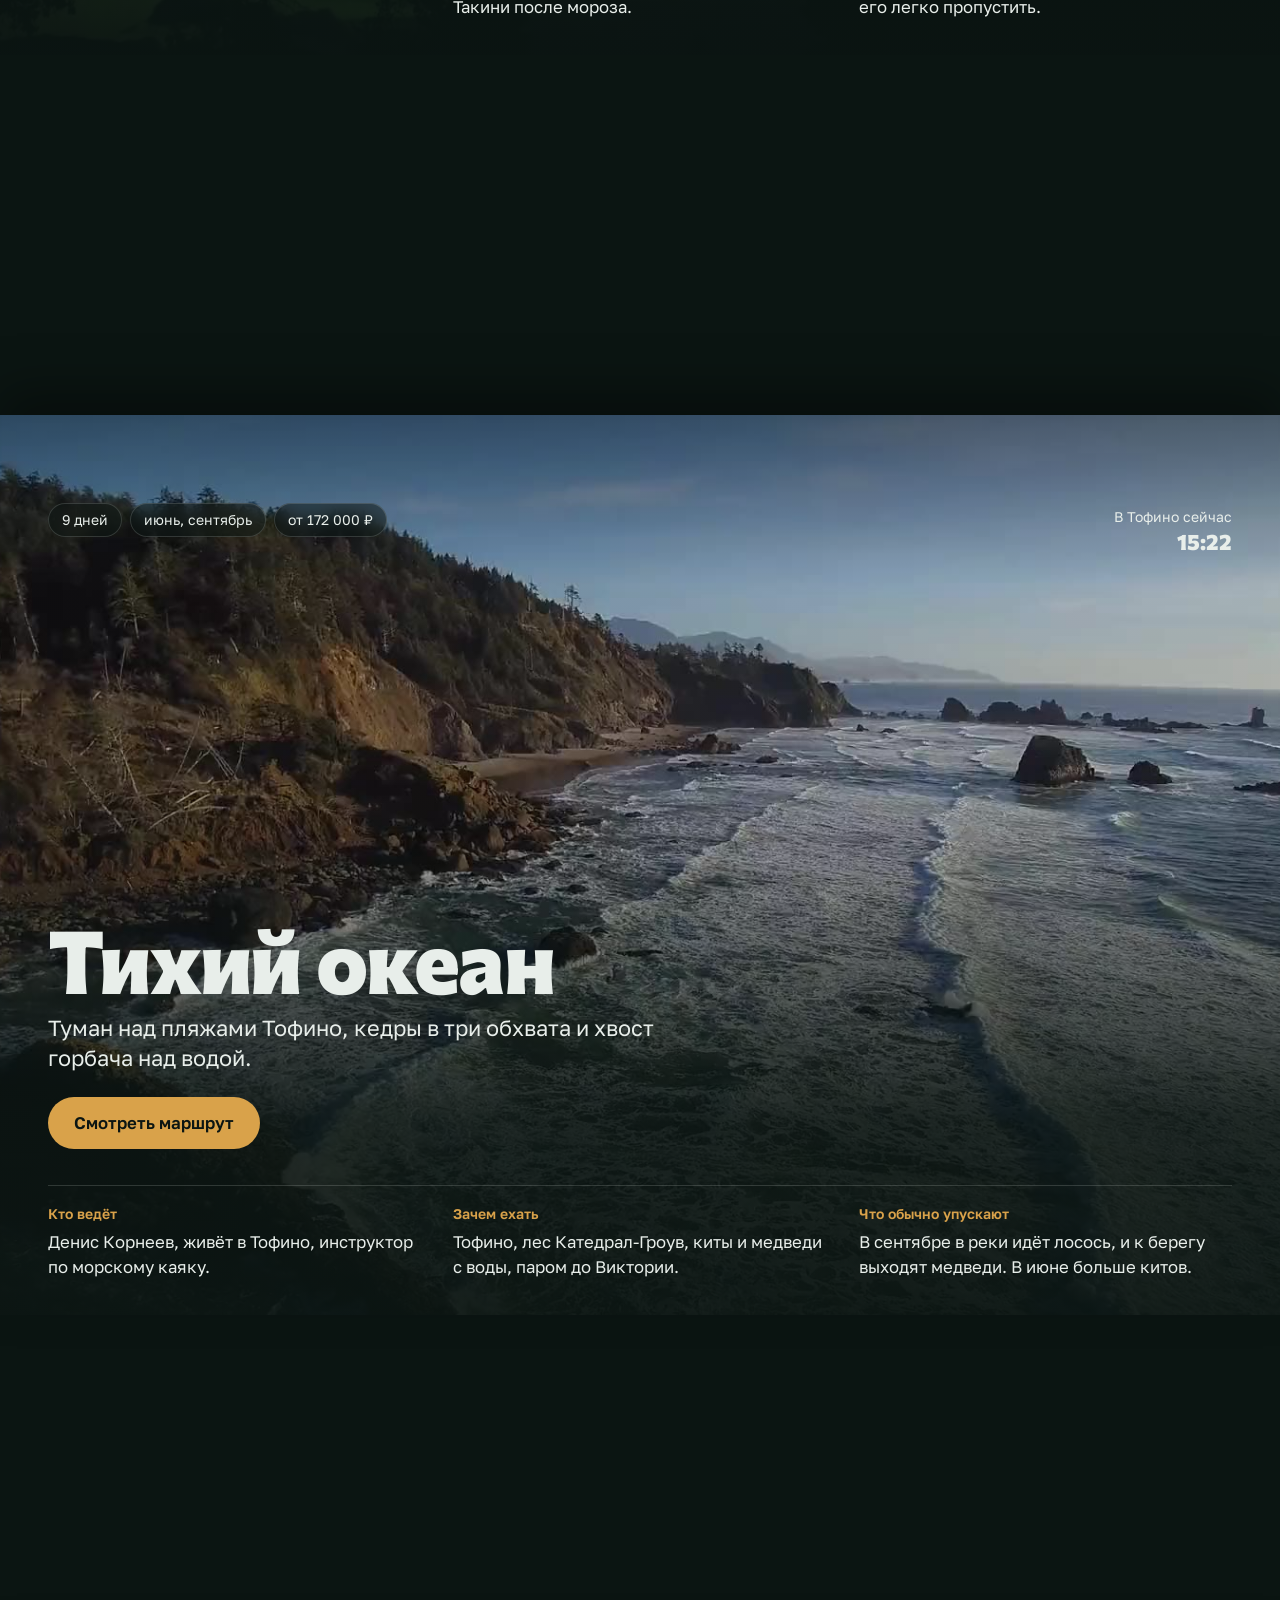
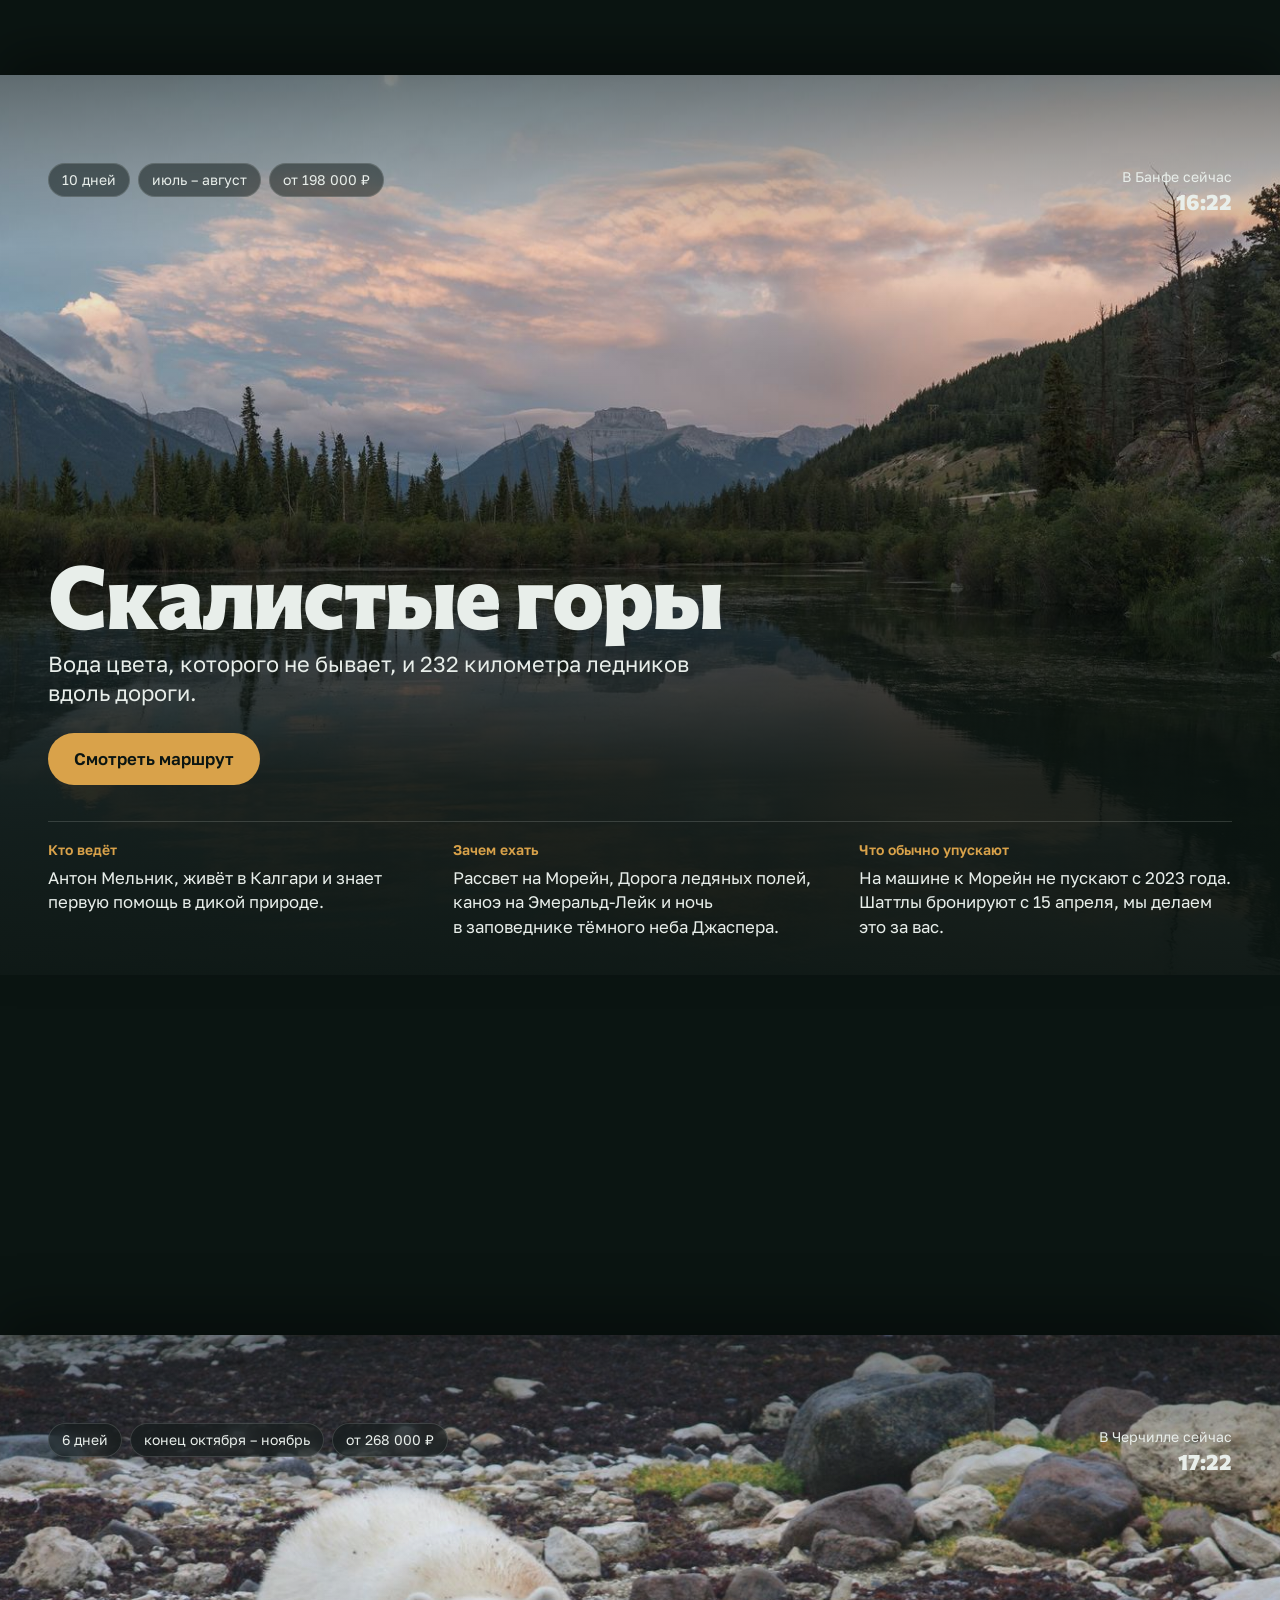
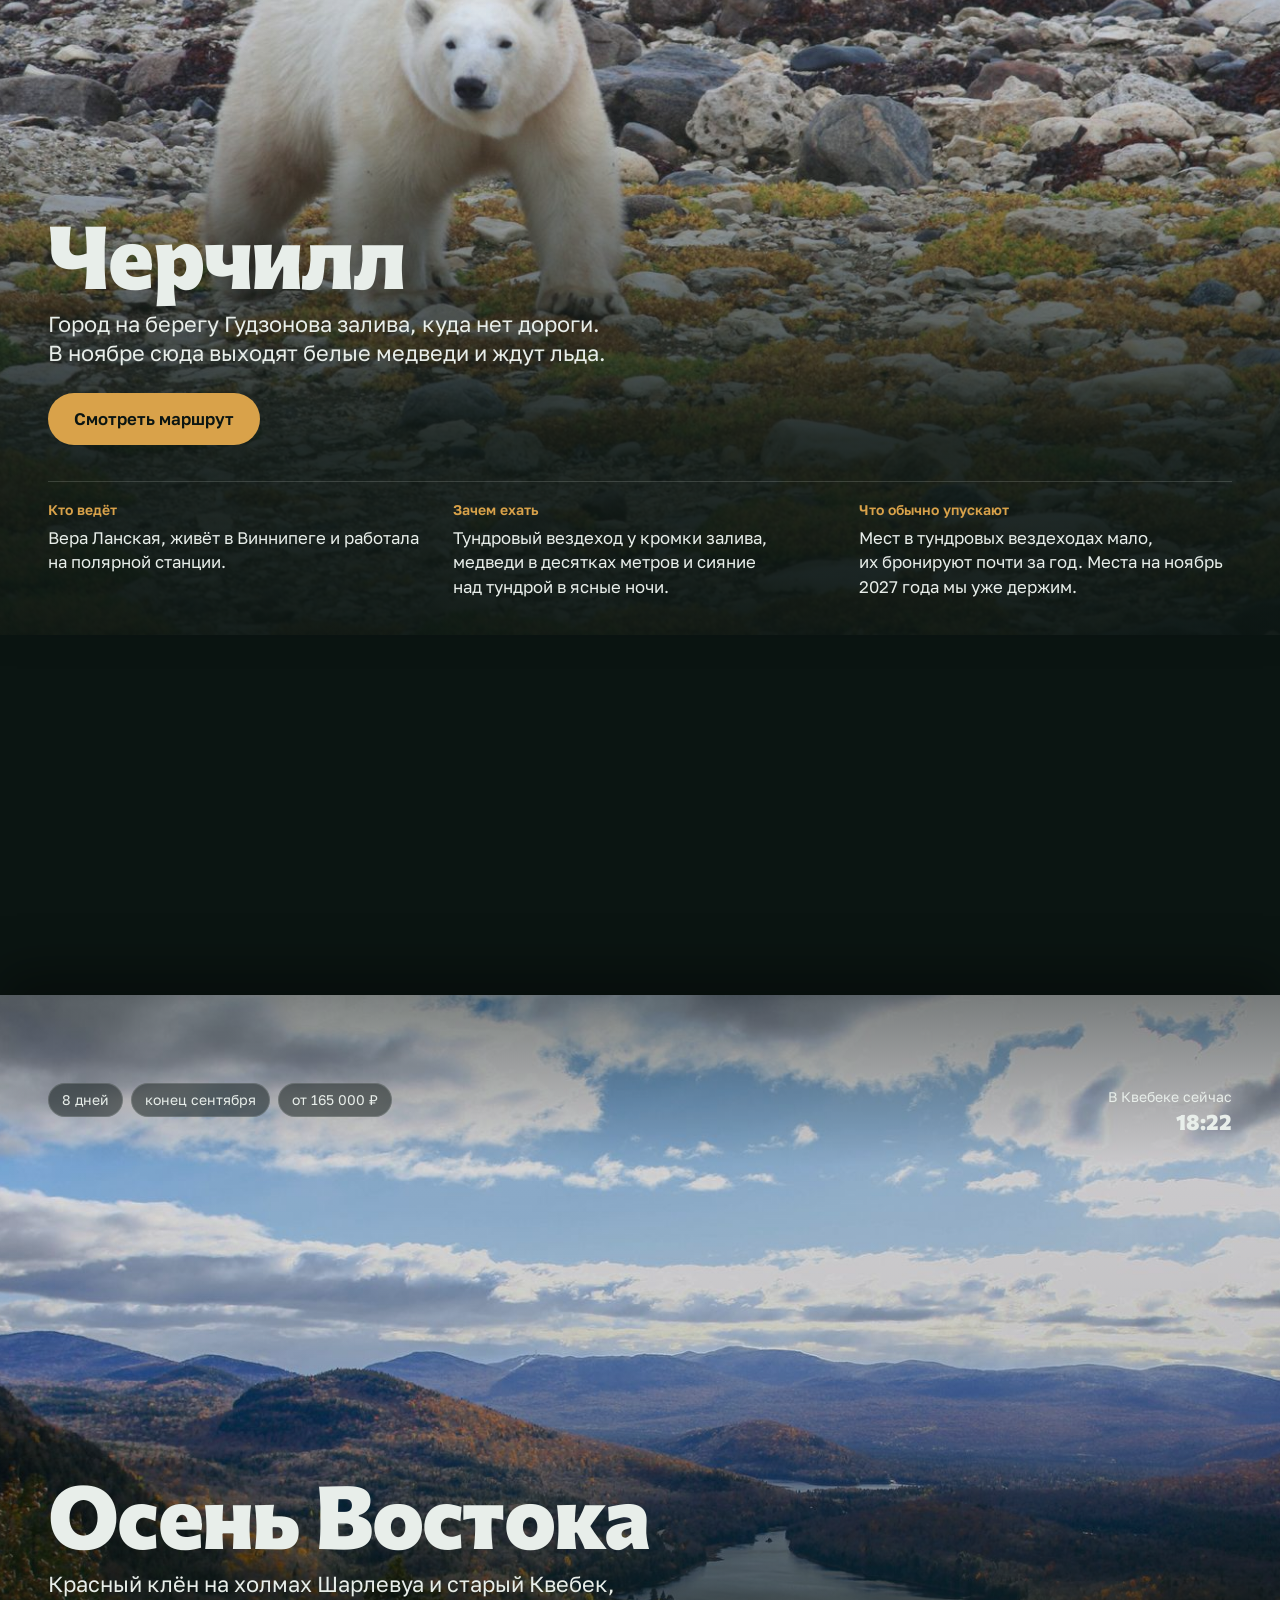
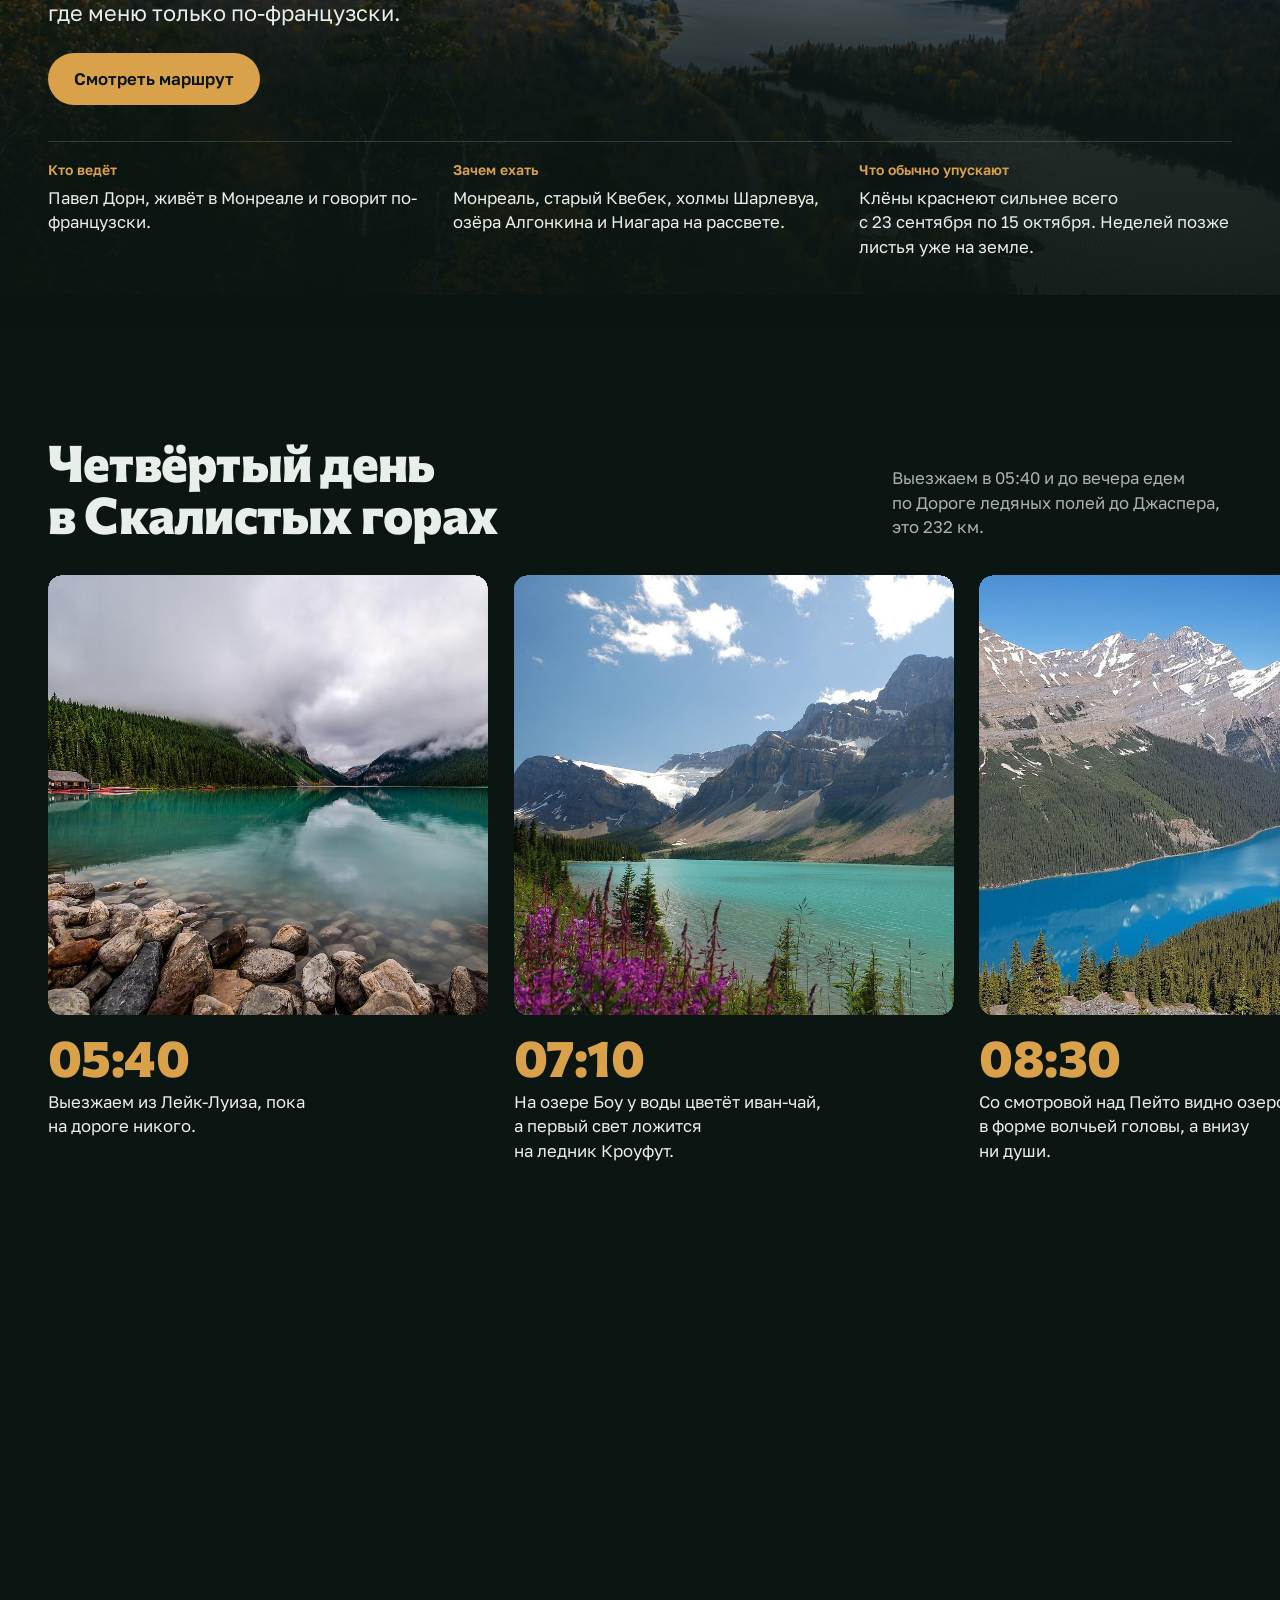
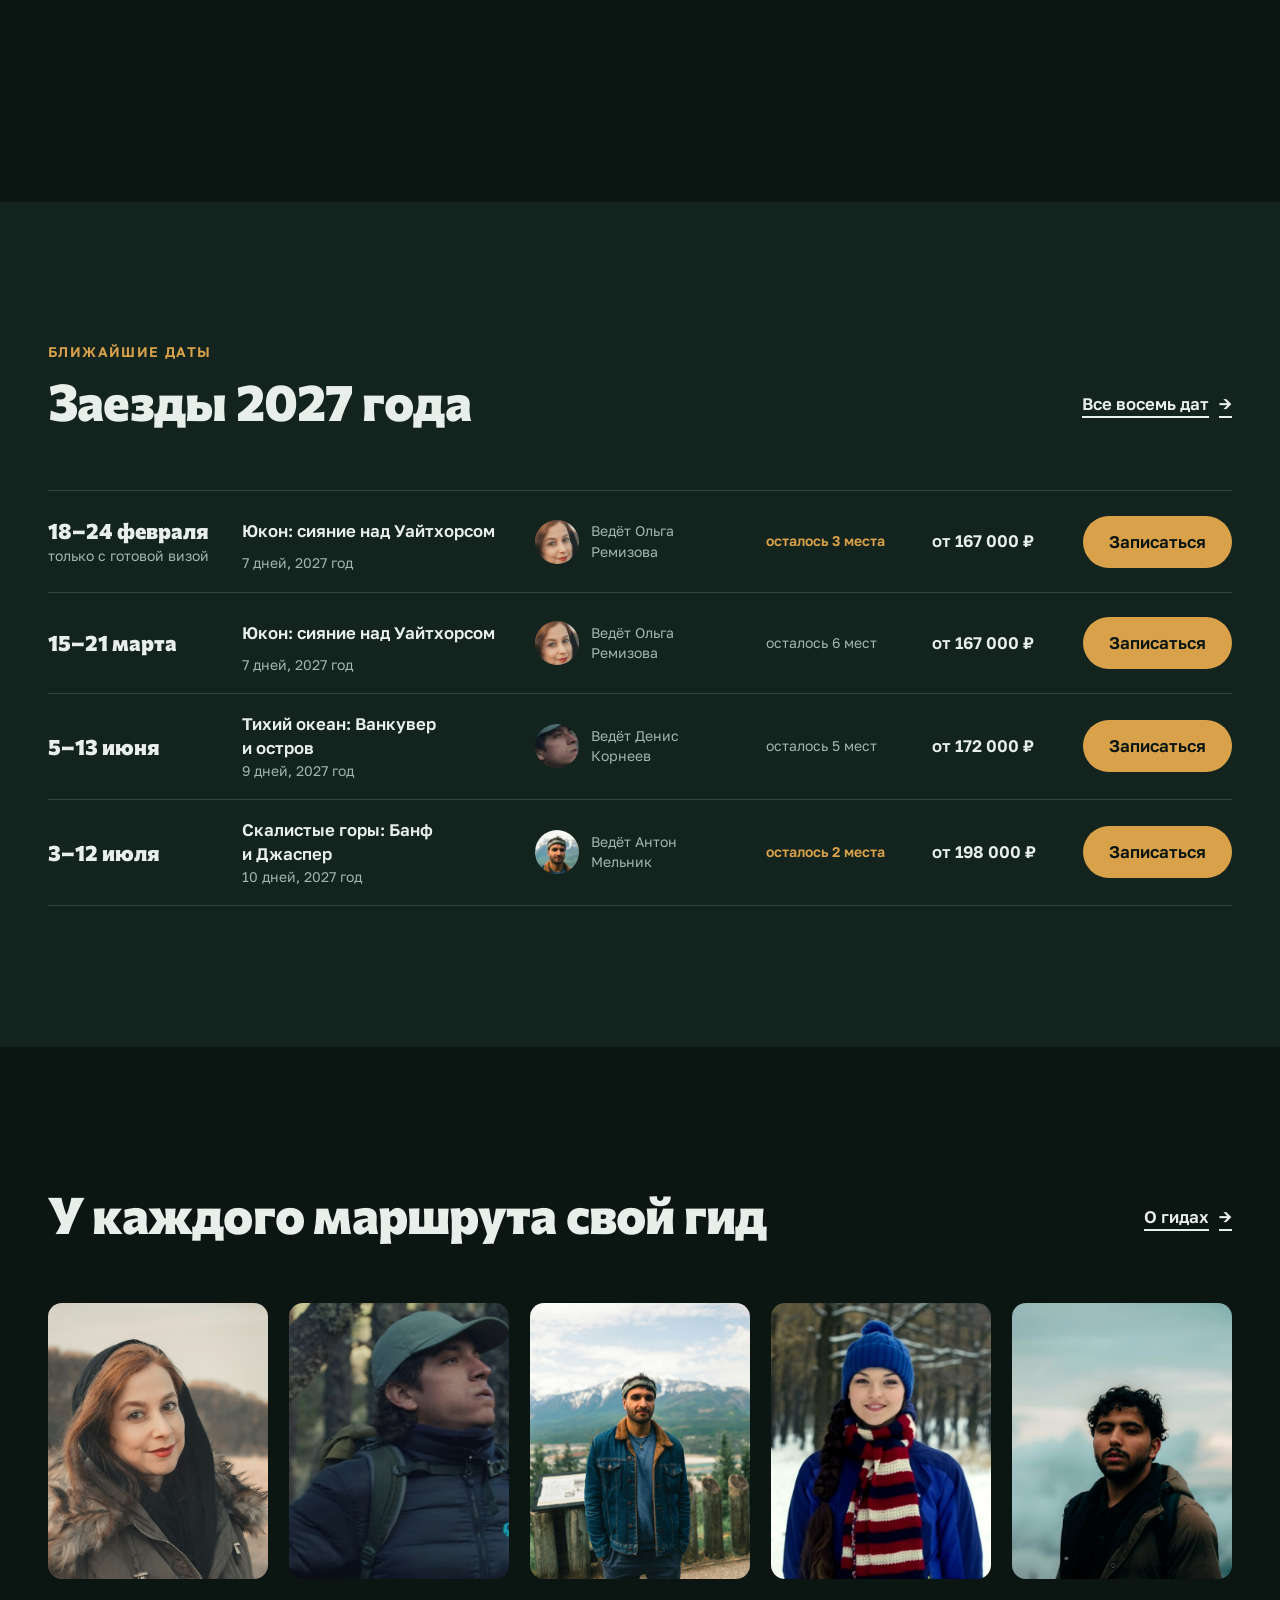
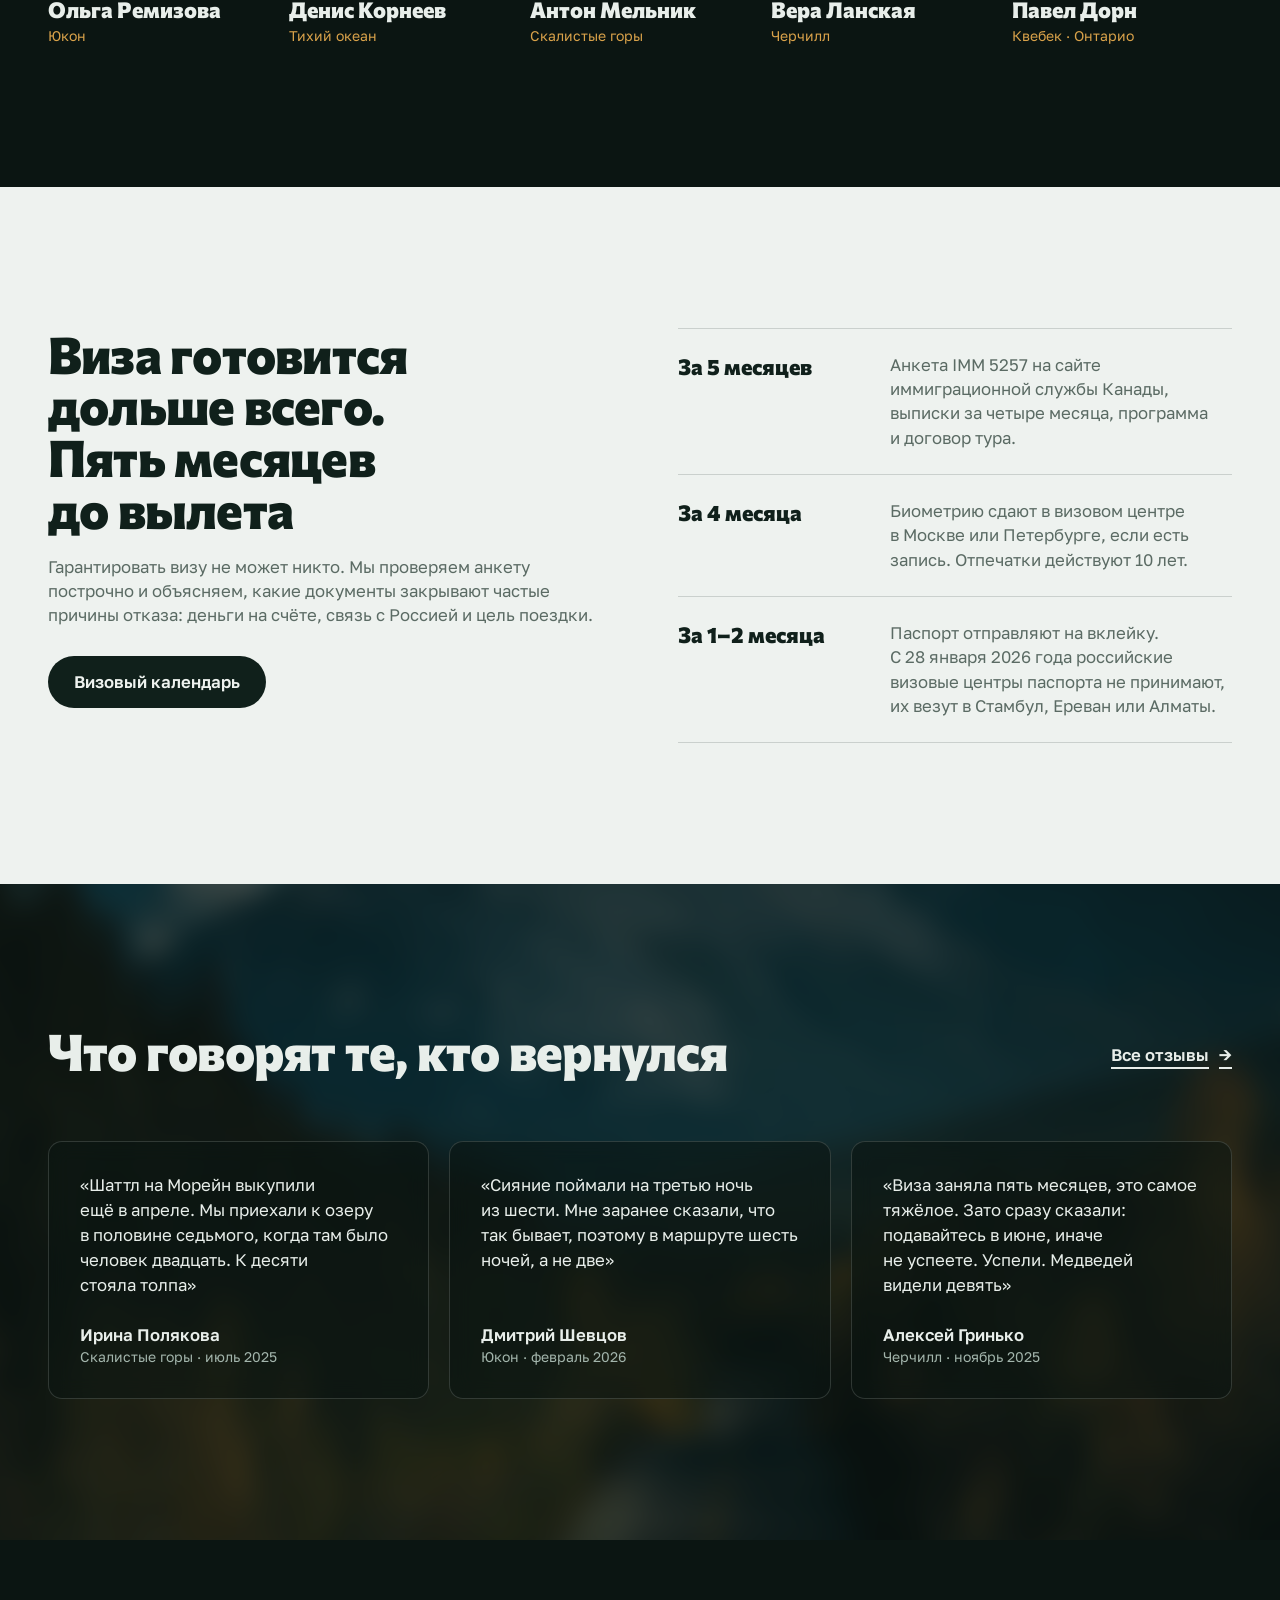
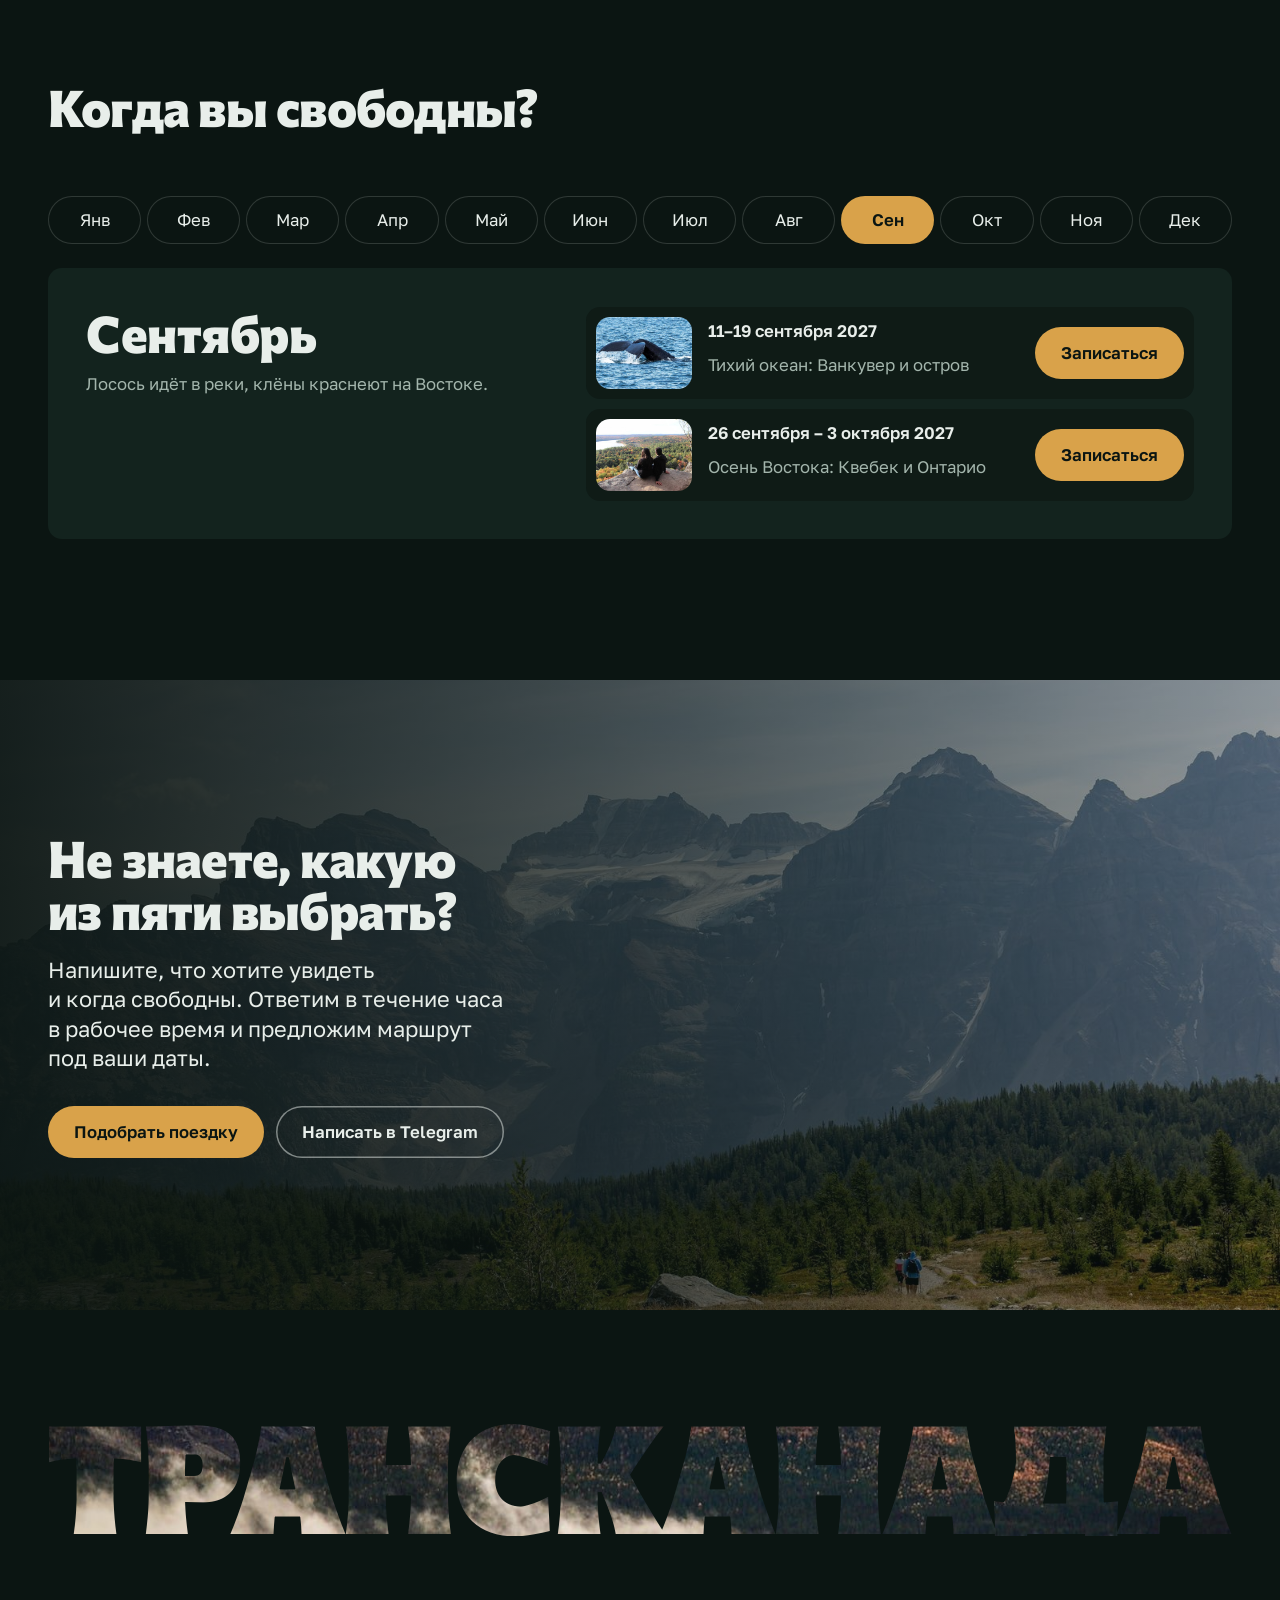
==== commit 41a409b4: "Выкладка 15.09.2026 18:10 Co-Authored-By: Claude Opus 5 <noreply@anthropic.com>" ====
--- a/index.html
+++ b/index.html
@@ -13,7 +13,7 @@
 <meta property="og:description" content="Пять маршрутов по Канаде в группах до 8 человек: Юкон, Тихий океан, Скалистые горы, Черчилл и осень Востока. Гид живёт в регионе, визу готовим вместе.">
 <meta property="og:image" content="https://artemkaaaaa3-sketch.github.io/transkanada/img/rockies-moraine.jpg">
 <link rel="icon" href="data:image/svg+xml,%3Csvg xmlns='http://www.w3.org/2000/svg' viewBox='0 0 32 32'%3E%3Crect width='32' height='32' rx='7' fill='%230B1512'/%3E%3Cpath d='M16 5 23 17h-4l5.5 9h-17L13 17H9z' fill='%23D9A24A'/%3E%3C/svg%3E">
-<link rel="stylesheet" href="css/site.css">
+<link rel="stylesheet" href="css/site.css?v=0b870d35">
 </head>
 <body>
 <a class="skip" href="#main">К&nbsp;содержанию</a>
@@ -34,7 +34,7 @@
 
 <section class="hero" id="top" aria-label="Первый экран">
   <div class="hero__stage">
-    <video class="hero__video" muted loop playsinline preload="none" poster="img/hero-poster.jpg" data-src="video/hero-moraine.mp4" data-src-sm="video/hero-moraine-sm.mp4" aria-hidden="true"></video>
+    <video class="hero__video" muted loop playsinline preload="none" poster="img/hero-poster.jpg?v=2eecb233" data-src="video/hero-moraine.mp4?v=6dd8af3a" data-src-sm="video/hero-moraine-sm.mp4?v=8c20aa18" aria-hidden="true"></video>
     <div class="hero__mask" aria-hidden="true"><div class="hero__fit wrap"><span class="hero__word">Канада</span></div></div>
     <div class="hero__shade" aria-hidden="true"></div>
     <div class="hero__copy wrap">
@@ -57,7 +57,7 @@
 
 <div class="dests" id="dests">
 <section class="dest" id="d-yukon" data-tz="America/Whitehorse" aria-labelledby="d-yukon-t">
-  <div class="dest__media"><video muted loop playsinline preload="none" poster="img/yukon-aurora-forest-poster.jpg" data-src="video/yukon-aurora-forest.mp4" aria-hidden="true"></video></div>
+  <div class="dest__media"><video muted loop playsinline preload="none" poster="img/yukon-aurora-forest-poster.jpg?v=6f14370a" data-src="video/yukon-aurora-forest.mp4?v=06aeedfa" aria-hidden="true"></video></div>
   <div class="dest__in wrap">
     <div class="dest__top">
       <ul class="tags"><li>7&nbsp;дней</li><li>февраль&nbsp;– март</li><li>от&nbsp;167&nbsp;000&nbsp;₽</li></ul>
@@ -73,7 +73,7 @@
     </div>
   </div>
 </section><section class="dest" id="d-pacific" data-tz="America/Vancouver" aria-labelledby="d-pacific-t">
-  <div class="dest__media"><video muted loop playsinline preload="none" poster="img/pacific-coast-poster.jpg" data-src="video/pacific-coast.mp4" data-desktop-only aria-hidden="true"></video></div>
+  <div class="dest__media"><video muted loop playsinline preload="none" poster="img/pacific-coast-poster.jpg?v=1afba342" data-src="video/pacific-coast.mp4?v=902f0778" data-desktop-only aria-hidden="true"></video></div>
   <div class="dest__in wrap">
     <div class="dest__top">
       <ul class="tags"><li>9&nbsp;дней</li><li>июнь, сентябрь</li><li>от&nbsp;172&nbsp;000&nbsp;₽</li></ul>
@@ -89,7 +89,7 @@
     </div>
   </div>
 </section><section class="dest" id="d-rockies" data-tz="America/Edmonton" aria-labelledby="d-rockies-t">
-  <div class="dest__media"><img src="img/rockies-vermilion-sunset.jpg" srcset="img/rockies-vermilion-sunset-sm.jpg 720w, img/rockies-vermilion-sunset-md.jpg 1600w, img/rockies-vermilion-sunset.jpg 2560w" sizes="(orientation: portrait) 1280px, 100vw" alt="Закат над первым озером Вермилион и горой Бурже" width="2560" height="1707" loading="lazy" decoding="async"></div>
+  <div class="dest__media"><img src="img/rockies-vermilion-sunset.jpg?v=df117518" srcset="img/rockies-vermilion-sunset-sm.jpg?v=e30110ce 720w, img/rockies-vermilion-sunset-md.jpg?v=9c34a956 1600w, img/rockies-vermilion-sunset.jpg?v=df117518 2560w" sizes="(orientation: portrait) 1280px, 100vw" alt="Закат над первым озером Вермилион и горой Бурже" width="2560" height="1707" loading="lazy" decoding="async"></div>
   <div class="dest__in wrap">
     <div class="dest__top">
       <ul class="tags"><li>10&nbsp;дней</li><li>июль&nbsp;– август</li><li>от&nbsp;198&nbsp;000&nbsp;₽</li></ul>
@@ -105,7 +105,7 @@
     </div>
   </div>
 </section><section class="dest" id="d-churchill" data-tz="America/Winnipeg" aria-labelledby="d-churchill-t">
-  <div class="dest__media"><img src="img/churchill-bear-rocks.jpg" srcset="img/churchill-bear-rocks-sm.jpg 720w, img/churchill-bear-rocks-md.jpg 1600w, img/churchill-bear-rocks.jpg 2560w" sizes="(orientation: portrait) 1280px, 100vw" alt="Белый медведь на каменистой тундре у Черчилла" width="2560" height="1707" loading="lazy" decoding="async"></div>
+  <div class="dest__media"><img src="img/churchill-bear-rocks.jpg?v=7d51c548" srcset="img/churchill-bear-rocks-sm.jpg?v=792ef3ac 720w, img/churchill-bear-rocks-md.jpg?v=566886cd 1600w, img/churchill-bear-rocks.jpg?v=7d51c548 2560w" sizes="(orientation: portrait) 1280px, 100vw" alt="Белый медведь на каменистой тундре у Черчилла" width="2560" height="1707" loading="lazy" decoding="async"></div>
   <div class="dest__in wrap">
     <div class="dest__top">
       <ul class="tags"><li>6&nbsp;дней</li><li>конец октября&nbsp;– ноябрь</li><li>от&nbsp;268&nbsp;000&nbsp;₽</li></ul>
@@ -121,7 +121,7 @@
     </div>
   </div>
 </section><section class="dest" id="d-east" data-tz="America/Toronto" aria-labelledby="d-east-t">
-  <div class="dest__media"><img src="img/east-tremblant-hills.jpg" srcset="img/east-tremblant-hills-sm.jpg 720w, img/east-tremblant-hills-md.jpg 1600w, img/east-tremblant-hills.jpg 2560w" sizes="(orientation: portrait) 1280px, 100vw" alt="Осенние холмы и озеро в национальном парке Мон-Тремблан" width="2560" height="1707" loading="lazy" decoding="async"></div>
+  <div class="dest__media"><img src="img/east-tremblant-hills.jpg?v=e922072e" srcset="img/east-tremblant-hills-sm.jpg?v=03f9f28f 720w, img/east-tremblant-hills-md.jpg?v=bc67ec45 1600w, img/east-tremblant-hills.jpg?v=e922072e 2560w" sizes="(orientation: portrait) 1280px, 100vw" alt="Осенние холмы и озеро в национальном парке Мон-Тремблан" width="2560" height="1707" loading="lazy" decoding="async"></div>
   <div class="dest__in wrap">
     <div class="dest__top">
       <ul class="tags"><li>8&nbsp;дней</li><li>конец сентября</li><li>от&nbsp;165&nbsp;000&nbsp;₽</li></ul>
@@ -147,7 +147,7 @@
       <p class="day__sub">Выезжаем в&nbsp;05:40 и&nbsp;до&nbsp;вечера едем по&nbsp;Дороге ледяных полей до&nbsp;Джаспера, это&nbsp;232&nbsp;км.</p>
     </div>
     <div class="day__rail" id="dayRail" tabindex="0" aria-label="Лента: один день маршрута">
-      <ol class="day__track" id="dayTrack"><li class="moment"><figure class="moment__pic rv"><img src="img/rockies-louise-stones.jpg" srcset="img/rockies-louise-stones-sm.jpg 720w, img/rockies-louise-stones.jpg 1280w" sizes="1280px" alt="Лейк-Луиз в утренних облаках, камни у воды" width="1280" height="852" loading="lazy" decoding="async"></figure><p class="moment__time">05:40</p><p class="moment__text">Выезжаем из&nbsp;<span class="nw">Лейк-Луиза</span>, пока на&nbsp;дороге никого.</p></li><li class="moment"><figure class="moment__pic rv"><img src="img/rockies-bow.jpg" srcset="img/rockies-bow-sm.jpg 720w, img/rockies-bow.jpg 1280w" sizes="1280px" alt="Озеро Боу и иван-чай на берегу" width="1280" height="853" loading="lazy" decoding="async"></figure><p class="moment__time">07:10</p><p class="moment__text">На&nbsp;озере Боу у&nbsp;воды цветёт иван-чай, а&nbsp;первый свет ложится на&nbsp;ледник&nbsp;Кроуфут.</p></li><li class="moment"><figure class="moment__pic rv"><img src="img/rockies-peyto.jpg" srcset="img/rockies-peyto-sm.jpg 720w, img/rockies-peyto.jpg 1280w" sizes="1280px" alt="Озеро Пейто сверху" width="1280" height="720" loading="lazy" decoding="async"></figure><p class="moment__time">08:30</p><p class="moment__text">Со&nbsp;смотровой над&nbsp;Пейто видно озеро в&nbsp;форме волчьей головы, а&nbsp;внизу ни&nbsp;души.</p></li><li class="moment"><figure class="moment__pic rv"><img src="img/rockies-parkway-summer.jpg" srcset="img/rockies-parkway-summer-sm.jpg 720w, img/rockies-parkway-summer.jpg 1280w" sizes="1280px" alt="Дорога ледяных полей среди елей" width="1280" height="720" loading="lazy" decoding="async"></figure><p class="moment__time">11:00</p><p class="moment__text">По&nbsp;Дороге ледяных полей едем 232&nbsp;км и&nbsp;не&nbsp;встречаем ни&nbsp;одного&nbsp;светофора.</p></li><li class="moment"><figure class="moment__pic rv"><img src="img/rockies-falls.jpg" srcset="img/rockies-falls-sm.jpg 720w, img/rockies-falls.jpg 867w" sizes="1280px" alt="Водопад в каньоне среди елей" width="867" height="1280" loading="lazy" decoding="async"></figure><p class="moment__time">15:30</p><p class="moment__text">У&nbsp;водопада Санвапта стоим на&nbsp;мосту над&nbsp;ревущей&nbsp;водой.</p></li><li class="moment"><figure class="moment__pic rv"><img src="img/rockies-jasper.jpg" srcset="img/rockies-jasper-sm.jpg 720w, img/rockies-jasper.jpg 1280w" sizes="1280px" alt="Бирюзовая река в долине у Джаспера" width="1280" height="855" loading="lazy" decoding="async"></figure><p class="moment__time">18:00</p><p class="moment__text">Долина Атабаски перед&nbsp;Джаспером, у&nbsp;въезда пасутся&nbsp;лоси.</p></li><li class="moment"><figure class="moment__pic rv"><img src="img/rockies-evening-lake.jpg" srcset="img/rockies-evening-lake-sm.jpg 720w, img/rockies-evening-lake.jpg 1280w" sizes="1280px" alt="Снежные горы отражаются в тихом озере" width="1280" height="850" loading="lazy" decoding="async"></figure><p class="moment__time">20:00</p><p class="moment__text">Вечер у&nbsp;горного озера под&nbsp;Джаспером: вода стоит как&nbsp;зеркало.</p></li></ol>
+      <ol class="day__track" id="dayTrack"><li class="moment"><figure class="moment__pic rv"><img src="img/rockies-louise-stones.jpg?v=bf2bc8fe" srcset="img/rockies-louise-stones-sm.jpg?v=178aa62e 720w, img/rockies-louise-stones.jpg?v=bf2bc8fe 1280w" sizes="1280px" alt="Лейк-Луиз в утренних облаках, камни у воды" width="1280" height="852" loading="lazy" decoding="async"></figure><p class="moment__time">05:40</p><p class="moment__text">Выезжаем из&nbsp;<span class="nw">Лейк-Луиза</span>, пока на&nbsp;дороге никого.</p></li><li class="moment"><figure class="moment__pic rv"><img src="img/rockies-bow.jpg?v=30caf812" srcset="img/rockies-bow-sm.jpg?v=0983c5d6 720w, img/rockies-bow.jpg?v=30caf812 1280w" sizes="1280px" alt="Озеро Боу и иван-чай на берегу" width="1280" height="853" loading="lazy" decoding="async"></figure><p class="moment__time">07:10</p><p class="moment__text">На&nbsp;озере Боу у&nbsp;воды цветёт иван-чай, а&nbsp;первый свет ложится на&nbsp;ледник&nbsp;Кроуфут.</p></li><li class="moment"><figure class="moment__pic rv"><img src="img/rockies-peyto.jpg?v=e3ece712" srcset="img/rockies-peyto-sm.jpg?v=1bc2008f 720w, img/rockies-peyto.jpg?v=e3ece712 1280w" sizes="1280px" alt="Озеро Пейто сверху" width="1280" height="720" loading="lazy" decoding="async"></figure><p class="moment__time">08:30</p><p class="moment__text">Со&nbsp;смотровой над&nbsp;Пейто видно озеро в&nbsp;форме волчьей головы, а&nbsp;внизу ни&nbsp;души.</p></li><li class="moment"><figure class="moment__pic rv"><img src="img/rockies-parkway-summer.jpg?v=09de24ff" srcset="img/rockies-parkway-summer-sm.jpg?v=daac0c12 720w, img/rockies-parkway-summer.jpg?v=09de24ff 1280w" sizes="1280px" alt="Дорога ледяных полей среди елей" width="1280" height="720" loading="lazy" decoding="async"></figure><p class="moment__time">11:00</p><p class="moment__text">По&nbsp;Дороге ледяных полей едем 232&nbsp;км и&nbsp;не&nbsp;встречаем ни&nbsp;одного&nbsp;светофора.</p></li><li class="moment"><figure class="moment__pic rv"><img src="img/rockies-falls.jpg?v=7b73da47" srcset="img/rockies-falls-sm.jpg?v=c11066bb 720w, img/rockies-falls.jpg?v=7b73da47 867w" sizes="1280px" alt="Водопад в каньоне среди елей" width="867" height="1280" loading="lazy" decoding="async"></figure><p class="moment__time">15:30</p><p class="moment__text">У&nbsp;водопада Санвапта стоим на&nbsp;мосту над&nbsp;ревущей&nbsp;водой.</p></li><li class="moment"><figure class="moment__pic rv"><img src="img/rockies-jasper.jpg?v=b077705e" srcset="img/rockies-jasper-sm.jpg?v=553068cd 720w, img/rockies-jasper.jpg?v=b077705e 1280w" sizes="1280px" alt="Бирюзовая река в долине у Джаспера" width="1280" height="855" loading="lazy" decoding="async"></figure><p class="moment__time">18:00</p><p class="moment__text">Долина Атабаски перед&nbsp;Джаспером, у&nbsp;въезда пасутся&nbsp;лоси.</p></li><li class="moment"><figure class="moment__pic rv"><img src="img/rockies-evening-lake.jpg?v=444e68c1" srcset="img/rockies-evening-lake-sm.jpg?v=d07578b9 720w, img/rockies-evening-lake.jpg?v=444e68c1 1280w" sizes="1280px" alt="Снежные горы отражаются в тихом озере" width="1280" height="850" loading="lazy" decoding="async"></figure><p class="moment__time">20:00</p><p class="moment__text">Вечер у&nbsp;горного озера под&nbsp;Джаспером: вода стоит как&nbsp;зеркало.</p></li></ol>
     </div>
   </div>
 </section>
@@ -158,28 +158,28 @@
     <ul class="drows"><li class="drow">
   <p class="drow__when"><span class="nw">18–24</span> февраля<span class="drow__note">только с&nbsp;готовой визой</span></p>
   <div class="drow__tour"><a href="yukon.html">Юкон: сияние над&nbsp;Уайтхорсом</a><span>7&nbsp;дней, 2027&nbsp;год</span></div>
-  <div class="drow__guide"><img class="face" src="img/gface-olga.jpg" alt="" width="44" height="44" loading="lazy"><span>Ведёт Ольга Ремизова</span></div>
+  <div class="drow__guide"><img class="face" src="img/gface-olga.jpg?v=7468c139" alt="" width="44" height="44" loading="lazy"><span>Ведёт Ольга Ремизова</span></div>
   <p class="drow__seats is-low">осталось 3&nbsp;места</p>
   <p class="drow__price">от&nbsp;167&nbsp;000&nbsp;₽</p>
   <button class="btn btn--gold drow__btn" type="button" data-book data-tour="yukon" data-date="yukon-0218">Записаться</button>
 </li><li class="drow">
   <p class="drow__when"><span class="nw">15–21</span> марта</p>
   <div class="drow__tour"><a href="yukon.html">Юкон: сияние над&nbsp;Уайтхорсом</a><span>7&nbsp;дней, 2027&nbsp;год</span></div>
-  <div class="drow__guide"><img class="face" src="img/gface-olga.jpg" alt="" width="44" height="44" loading="lazy"><span>Ведёт Ольга Ремизова</span></div>
+  <div class="drow__guide"><img class="face" src="img/gface-olga.jpg?v=7468c139" alt="" width="44" height="44" loading="lazy"><span>Ведёт Ольга Ремизова</span></div>
   <p class="drow__seats">осталось 6&nbsp;мест</p>
   <p class="drow__price">от&nbsp;167&nbsp;000&nbsp;₽</p>
   <button class="btn btn--gold drow__btn" type="button" data-book data-tour="yukon" data-date="yukon-0315">Записаться</button>
 </li><li class="drow">
   <p class="drow__when"><span class="nw">5–13</span> июня</p>
   <div class="drow__tour"><a href="pacific.html">Тихий океан: Ванкувер и&nbsp;остров</a><span>9&nbsp;дней, 2027&nbsp;год</span></div>
-  <div class="drow__guide"><img class="face" src="img/gface-denis.jpg" alt="" width="44" height="44" loading="lazy"><span>Ведёт Денис Корнеев</span></div>
+  <div class="drow__guide"><img class="face" src="img/gface-denis.jpg?v=f56d6c2a" alt="" width="44" height="44" loading="lazy"><span>Ведёт Денис Корнеев</span></div>
   <p class="drow__seats">осталось 5&nbsp;мест</p>
   <p class="drow__price">от&nbsp;172&nbsp;000&nbsp;₽</p>
   <button class="btn btn--gold drow__btn" type="button" data-book data-tour="pacific" data-date="pacific-0605">Записаться</button>
 </li><li class="drow">
   <p class="drow__when"><span class="nw">3–12</span> июля</p>
   <div class="drow__tour"><a href="rockies.html">Скалистые горы: Банф и&nbsp;Джаспер</a><span>10&nbsp;дней, 2027&nbsp;год</span></div>
-  <div class="drow__guide"><img class="face" src="img/gface-anton.jpg" alt="" width="44" height="44" loading="lazy"><span>Ведёт Антон Мельник</span></div>
+  <div class="drow__guide"><img class="face" src="img/gface-anton.jpg?v=2ab9f911" alt="" width="44" height="44" loading="lazy"><span>Ведёт Антон Мельник</span></div>
   <p class="drow__seats is-low">осталось 2&nbsp;места</p>
   <p class="drow__price">от&nbsp;198&nbsp;000&nbsp;₽</p>
   <button class="btn btn--gold drow__btn" type="button" data-book data-tour="rockies" data-date="rockies-0703">Записаться</button>
@@ -190,7 +190,7 @@
 <section class="sec" id="guides">
   <div class="wrap">
     <div class="sec__head"><h2 class="h2">У&nbsp;каждого маршрута свой&nbsp;гид</h2><a class="link-arrow" href="guides.html">О&nbsp;гидах</a></div>
-    <ul class="gcards"><li class="gcard"><a href="guides.html#g-olga"><figure class="gcard__pic rv"><img src="img/guide-2.jpg" alt="Ольга в зимней куртке с меховым капюшоном" width="560" height="700" loading="lazy" decoding="async"></figure><p class="gcard__name">Ольга Ремизова</p><p class="gcard__where">Юкон</p><p class="gcard__line">Седьмая зима в&nbsp;Уайтхорсе. Ловит сияние по&nbsp;прогнозу&nbsp;солнца.</p></a></li><li class="gcard"><a href="guides.html#g-denis"><figure class="gcard__pic rv"><img src="img/guide-4.jpg" alt="Денис в зелёной кепке и с рюкзаком в лесу" width="560" height="700" loading="lazy" decoding="async"></figure><p class="gcard__name">Денис Корнеев</p><p class="gcard__where">Тихий океан</p><p class="gcard__line">Шестой сезон в&nbsp;Тофино. Знает, где&nbsp;искать&nbsp;китов.</p></a></li><li class="gcard"><a href="guides.html#g-anton"><figure class="gcard__pic rv"><img src="img/guide-3.jpg" alt="Антон на смотровой площадке, за спиной горы и река" width="560" height="700" loading="lazy" decoding="async"></figure><p class="gcard__name">Антон Мельник</p><p class="gcard__where">Скалистые горы</p><p class="gcard__line">Девятый сезон в&nbsp;Калгари. Знает, когда&nbsp;на&nbsp;Морейн ещё&nbsp;пусто.</p></a></li><li class="gcard"><a href="guides.html#g-vera"><figure class="gcard__pic rv"><img src="img/guide-5.jpg" alt="Вера в синей куртке и полосатом шарфе в зимнем лесу" width="560" height="700" loading="lazy" decoding="async"></figure><p class="gcard__name">Вера Ланская</p><p class="gcard__where">Черчилл</p><p class="gcard__line">Восьмой ноябрь на&nbsp;Гудзоновом заливе. Знает, где&nbsp;медведи ждут&nbsp;льда.</p></a></li><li class="gcard"><a href="guides.html#g-pavel"><figure class="gcard__pic rv"><img src="img/guide-1.jpg" alt="Павел в куртке на фоне пасмурного неба" width="560" height="700" loading="lazy" decoding="async"></figure><p class="gcard__name">Павел Дорн</p><p class="gcard__where">Квебек · Онтарио</p><p class="gcard__line">В&nbsp;Монреале с&nbsp;2016&nbsp;года. Переводит всё, что&nbsp;по-французски.</p></a></li></ul>
+    <ul class="gcards"><li class="gcard"><a href="guides.html#g-olga"><figure class="gcard__pic rv"><img src="img/guide-2.jpg?v=4407bb45" alt="Ольга в зимней куртке с меховым капюшоном" width="560" height="700" loading="lazy" decoding="async"></figure><p class="gcard__name">Ольга Ремизова</p><p class="gcard__where">Юкон</p><p class="gcard__line">Седьмая зима в&nbsp;Уайтхорсе. Ловит сияние по&nbsp;прогнозу&nbsp;солнца.</p></a></li><li class="gcard"><a href="guides.html#g-denis"><figure class="gcard__pic rv"><img src="img/guide-4.jpg?v=454c4624" alt="Денис в зелёной кепке и с рюкзаком в лесу" width="560" height="700" loading="lazy" decoding="async"></figure><p class="gcard__name">Денис Корнеев</p><p class="gcard__where">Тихий океан</p><p class="gcard__line">Шестой сезон в&nbsp;Тофино. Знает, где&nbsp;искать&nbsp;китов.</p></a></li><li class="gcard"><a href="guides.html#g-anton"><figure class="gcard__pic rv"><img src="img/guide-3.jpg?v=a16fc527" alt="Антон на смотровой площадке, за спиной горы и река" width="560" height="700" loading="lazy" decoding="async"></figure><p class="gcard__name">Антон Мельник</p><p class="gcard__where">Скалистые горы</p><p class="gcard__line">Девятый сезон в&nbsp;Калгари. Знает, когда&nbsp;на&nbsp;Морейн ещё&nbsp;пусто.</p></a></li><li class="gcard"><a href="guides.html#g-vera"><figure class="gcard__pic rv"><img src="img/guide-5.jpg?v=d14a39e5" alt="Вера в синей куртке и полосатом шарфе в зимнем лесу" width="560" height="700" loading="lazy" decoding="async"></figure><p class="gcard__name">Вера Ланская</p><p class="gcard__where">Черчилл</p><p class="gcard__line">Восьмой ноябрь на&nbsp;Гудзоновом заливе. Знает, где&nbsp;медведи ждут&nbsp;льда.</p></a></li><li class="gcard"><a href="guides.html#g-pavel"><figure class="gcard__pic rv"><img src="img/guide-1.jpg?v=4420c933" alt="Павел в куртке на фоне пасмурного неба" width="560" height="700" loading="lazy" decoding="async"></figure><p class="gcard__name">Павел Дорн</p><p class="gcard__where">Квебек · Онтарио</p><p class="gcard__line">В&nbsp;Монреале с&nbsp;2016&nbsp;года. Переводит всё, что&nbsp;по-французски.</p></a></li></ul>
   </div>
 </section>
 
@@ -211,7 +211,7 @@
 </section>
 
 <section class="sec revs" id="revs">
-  <div class="revs__bg" aria-hidden="true"><img src="img/tours-larch-road.jpg" srcset="img/tours-larch-road-sm.jpg 720w, img/tours-larch-road.jpg 852w" sizes="50vw" alt="" width="852" height="1280" loading="lazy" decoding="async"></div>
+  <div class="revs__bg" aria-hidden="true"><img src="img/tours-larch-road.jpg?v=9682fd8b" srcset="img/tours-larch-road-sm.jpg?v=e51f1cf4 720w, img/tours-larch-road.jpg?v=9682fd8b 852w" sizes="50vw" alt="" width="852" height="1280" loading="lazy" decoding="async"></div>
   <div class="wrap">
     <div class="sec__head"><h2 class="h2">Что говорят те, кто вернулся</h2><a class="link-arrow" href="about.html#reviews">Все&nbsp;отзывы</a></div>
     <ul class="rcards" tabindex="0" aria-label="Отзывы"><li class="rcard"><blockquote><p>«Шаттл на&nbsp;Морейн выкупили ещё&nbsp;в&nbsp;апреле. Мы&nbsp;приехали к&nbsp;озеру в&nbsp;половине седьмого, когда&nbsp;там&nbsp;было человек двадцать. К&nbsp;десяти стояла&nbsp;толпа»</p></blockquote><div class="rcard__who"><p><b>Ирина Полякова</b><span>Скалистые горы · июль 2025</span></p></div></li><li class="rcard"><blockquote><p>«Сияние поймали на&nbsp;третью ночь из&nbsp;шести. Мне заранее сказали, что так&nbsp;бывает, поэтому в&nbsp;маршруте шесть ночей, а&nbsp;не&nbsp;две»</p></blockquote><div class="rcard__who"><p><b>Дмитрий Шевцов</b><span>Юкон · февраль 2026</span></p></div></li><li class="rcard"><blockquote><p>«Виза заняла пять месяцев, это&nbsp;самое тяжёлое. Зато сразу сказали: подавайтесь в&nbsp;июне, иначе не&nbsp;успеете. Успели. Медведей видели&nbsp;девять»</p></blockquote><div class="rcard__who"><p><b>Алексей Гринько</b><span>Черчилл · ноябрь 2025</span></p></div></li></ul>
@@ -224,13 +224,13 @@
     <div class="mpick" id="monthBtns" role="group" aria-label="Месяц поездки"><button type="button" aria-pressed="false" aria-label="Январь">Янв</button><button type="button" aria-pressed="false" aria-label="Февраль">Фев</button><button type="button" aria-pressed="false" aria-label="Март">Мар</button><button type="button" aria-pressed="false" aria-label="Апрель">Апр</button><button type="button" aria-pressed="false" aria-label="Май">Май</button><button type="button" aria-pressed="false" aria-label="Июнь">Июн</button><button type="button" aria-pressed="false" aria-label="Июль">Июл</button><button type="button" aria-pressed="false" aria-label="Август">Авг</button><button type="button" aria-pressed="true" aria-label="Сентябрь">Сен</button><button type="button" aria-pressed="false" aria-label="Октябрь">Окт</button><button type="button" aria-pressed="false" aria-label="Ноябрь">Ноя</button><button type="button" aria-pressed="false" aria-label="Декабрь">Дек</button></div>
     <div class="mout" id="monthOut" aria-live="polite">
       <div class="mout__head"><p class="mout__name">Сентябрь</p><p class="mout__note">Лосось идёт в&nbsp;реки, клёны краснеют на&nbsp;Востоке.</p></div>
-      <ul class="mout__list"><li class="mtrip"><img src="img/pacific-whale-sm.jpg" alt="" loading="lazy" width="96" height="72"><div><p class="mtrip__when">11–19&nbsp;сентября 2027</p><a class="mtrip__name" href="pacific.html">Тихий океан: Ванкувер и&nbsp;остров</a></div><button class="btn btn--gold" type="button" data-book data-tour="pacific" data-date="pacific-0911">Записаться</button></li><li class="mtrip"><img src="img/east-lookout-sm.jpg" alt="" loading="lazy" width="96" height="72"><div><p class="mtrip__when">26&nbsp;сентября&nbsp;– 3&nbsp;октября 2027</p><a class="mtrip__name" href="east.html">Осень Востока: Квебек и&nbsp;Онтарио</a></div><button class="btn btn--gold" type="button" data-book data-tour="east" data-date="east-0926">Записаться</button></li></ul>
+      <ul class="mout__list"><li class="mtrip"><img src="img/pacific-whale-sm.jpg?v=2de5a5c5" alt="" loading="lazy" width="96" height="72"><div><p class="mtrip__when">11–19&nbsp;сентября 2027</p><a class="mtrip__name" href="pacific.html">Тихий океан: Ванкувер и&nbsp;остров</a></div><button class="btn btn--gold" type="button" data-book data-tour="pacific" data-date="pacific-0911">Записаться</button></li><li class="mtrip"><img src="img/east-lookout-sm.jpg?v=514ce690" alt="" loading="lazy" width="96" height="72"><div><p class="mtrip__when">26&nbsp;сентября&nbsp;– 3&nbsp;октября 2027</p><a class="mtrip__name" href="east.html">Осень Востока: Квебек и&nbsp;Онтарио</a></div><button class="btn btn--gold" type="button" data-book data-tour="east" data-date="east-0926">Записаться</button></li></ul>
     </div>
   </div>
 </section>
 
 <section class="sec cta" id="ask">
-  <div class="cta__bg"><img src="img/index-sentinel-hikers.jpg" srcset="img/index-sentinel-hikers-sm.jpg 720w, img/index-sentinel-hikers-md.jpg 1600w, img/index-sentinel-hikers.jpg 2560w" sizes="(orientation: portrait) 1280px, 100vw" alt="Туристы на тропе к перевалу Сентинел над Долиной десяти вершин" width="2560" height="1707" loading="lazy" decoding="async"></div>
+  <div class="cta__bg"><img src="img/index-sentinel-hikers.jpg?v=aaff2658" srcset="img/index-sentinel-hikers-sm.jpg?v=db0b69ca 720w, img/index-sentinel-hikers-md.jpg?v=1ad6fd0d 1600w, img/index-sentinel-hikers.jpg?v=aaff2658 2560w" sizes="(orientation: portrait) 1280px, 100vw" alt="Туристы на тропе к перевалу Сентинел над Долиной десяти вершин" width="2560" height="1707" loading="lazy" decoding="async"></div>
   <div class="wrap">
     <h2 class="h2">Не&nbsp;знаете, какую из&nbsp;пяти выбрать?</h2>
     <p class="cta__lead">Напишите, что хотите увидеть и&nbsp;когда&nbsp;свободны. Ответим в&nbsp;течение часа в&nbsp;рабочее время и&nbsp;предложим маршрут под&nbsp;ваши&nbsp;даты.</p>
@@ -258,7 +258,7 @@
 <dialog class="book" id="book" aria-labelledby="bookT">
   <form class="book__form" id="bookForm" novalidate>
     <div class="book__head"><h2 class="book__t" id="bookT">Заявка на&nbsp;поездку</h2><button class="book__x" type="button" id="bookClose" aria-label="Закрыть">×</button></div>
-    <div class="book__guide" id="bookGuide" hidden><img class="face" src="img/gface-anton.jpg" alt="" width="44" height="44"><p><b></b><span></span></p></div>
+    <div class="book__guide" id="bookGuide" hidden><img class="face" src="img/gface-anton.jpg?v=2ab9f911" alt="" width="44" height="44"><p><b></b><span></span></p></div>
     <label class="fld"><span>Тур</span><select id="bTour" name="tour"><option value="">Пока не&nbsp;выбрал</option><option value="yukon">Юкон: сияние над&nbsp;Уайтхорсом</option><option value="pacific">Тихий океан: Ванкувер и&nbsp;остров</option><option value="rockies">Скалистые горы: Банф и&nbsp;Джаспер</option><option value="churchill">Черчилл: белые медведи</option><option value="east">Осень Востока: Квебек и&nbsp;Онтарио</option></select></label>
     <label class="fld"><span>Даты</span><select id="bDate" name="date"><option value="">Пока не&nbsp;знаю</option></select></label>
     <div class="fld2"><label class="fld"><span>Имя</span><input id="bName" name="name" autocomplete="name"></label><label class="fld"><span>Телефон или&nbsp;Telegram</span><input id="bTel" name="tel" autocomplete="tel"></label></div>
@@ -268,9 +268,9 @@
   </form>
   <div class="book__ok" id="bOk" hidden><h2 class="book__t">Заявка отправлена</h2><p id="bOkText"></p><button class="btn btn--ghost" type="button" id="bOkClose">Хорошо</button></div>
 </dialog>
-<script type="application/json" id="siteData">{"tours": [{"id": "yukon", "name": "Юкон: сияние над Уайтхорсом", "short": "Юкон", "url": "yukon.html", "guide": "olga", "img": "img/yukon-aurora-hills-sm.jpg"}, {"id": "pacific", "name": "Тихий океан: Ванкувер и остров", "short": "Тихий океан", "url": "pacific.html", "guide": "denis", "img": "img/pacific-whale-sm.jpg"}, {"id": "rockies", "name": "Скалистые горы: Банф и Джаспер", "short": "Скалистые горы", "url": "rockies.html", "guide": "anton", "img": "img/rockies-red-canoe-sm.jpg"}, {"id": "churchill", "name": "Черчилл: белые медведи", "short": "Черчилл", "url": "churchill.html", "guide": "vera", "img": "img/churchill-bear-sm.jpg"}, {"id": "east", "name": "Осень Востока: Квебек и Онтарио", "short": "Осень Востока", "url": "east.html", "guide": "pavel", "img": "img/east-lookout-sm.jpg"}], "guides": {"olga": {"name": "Ольга Ремизова", "face": "img/gface-olga.jpg"}, "denis": {"name": "Денис Корнеев", "face": "img/gface-denis.jpg"}, "anton": {"name": "Антон Мельник", "face": "img/gface-anton.jpg"}, "vera": {"name": "Вера Ланская", "face": "img/gface-vera.jpg"}, "pavel": {"name": "Павел Дорн", "face": "img/gface-pavel.jpg"}}, "dates": [{"id": "yukon-0218", "tour": "yukon", "when": "18–24 февраля 2027", "months": [1]}, {"id": "yukon-0315", "tour": "yukon", "when": "15–21 марта 2027", "months": [2]}, {"id": "pacific-0605", "tour": "pacific", "when": "5–13 июня 2027", "months": [5]}, {"id": "rockies-0703", "tour": "rockies", "when": "3–12 июля 2027", "months": [6]}, {"id": "rockies-0814", "tour": "rockies", "when": "14–23 августа 2027", "months": [7]}, {"id": "pacific-0911", "tour": "pacific", "when": "11–19 сентября 2027", "months": [8]}, {"id": "east-0926", "tour": "east", "when": "26 сентября – 3 октября 2027", "months": [8, 9]}, {"id": "churchill-1102", "tour": "churchill", "when": "2–7 ноября 2027", "months": [10]}], "months": [{"name": "Январь", "note": "Самые длинные ночи и самые сильные морозы на Юконе.", "empty": "Групп в январе нет: при минус сорока ночные выезды отменяют через раз. Ближайший заезд — 18 февраля, Юкон."}, {"name": "Февраль", "note": "Лучшее время для сияния: длинные ночи и ясное небо над Юконом.", "empty": ""}, {"name": "Март", "note": "Последние недели сияния и упряжки по плотному снегу.", "empty": ""}, {"name": "Апрель", "note": "Межсезон: в горах тает, к озёрам не проехать.", "empty": "В апреле групп нет. Если свободны только сейчас, у Тофино идут серые киты: соберём частную поездку на остров Ванкувер."}, {"name": "Май", "note": "Горные озёра ещё подо льдом.", "empty": "Групп нет: сезон на острове Ванкувер мы начинаем в июне. Ближайший заезд — 5 июня, Тихий океан."}, {"name": "Июнь", "note": "Горбачи у острова Ванкувер и долгие светлые вечера.", "empty": ""}, {"name": "Июль", "note": "Озёра Скалистых гор оттаяли, тропы открыты.", "empty": ""}, {"name": "Август", "note": "Тёплые дни в горах и звёзды над Джаспером.", "empty": ""}, {"name": "Сентябрь", "note": "Лосось идёт в реки, клёны краснеют на Востоке.", "empty": ""}, {"name": "Октябрь", "note": "Пик цвета в Квебеке до середины месяца.", "empty": ""}, {"name": "Ноябрь", "note": "Белые медведи ждут льда у Гудзонова залива.", "empty": ""}, {"name": "Декабрь", "note": "Короткий день и праздничные цены на билеты.", "empty": "В декабре групп нет: перелёт на праздники стоит вдвое дороже. Ближайший заезд — 18 февраля, Юкон."}]}</script>
-<script src="js/gsap.min.js"></script>
-<script src="js/ScrollTrigger.min.js"></script>
-<script src="js/site.js"></script>
+<script type="application/json" id="siteData">{"tours": [{"id": "yukon", "name": "Юкон: сияние над Уайтхорсом", "short": "Юкон", "url": "yukon.html", "guide": "olga", "img": "img/yukon-aurora-hills-sm.jpg?v=ab0915cd"}, {"id": "pacific", "name": "Тихий океан: Ванкувер и остров", "short": "Тихий океан", "url": "pacific.html", "guide": "denis", "img": "img/pacific-whale-sm.jpg?v=2de5a5c5"}, {"id": "rockies", "name": "Скалистые горы: Банф и Джаспер", "short": "Скалистые горы", "url": "rockies.html", "guide": "anton", "img": "img/rockies-red-canoe-sm.jpg?v=2f1cbc4d"}, {"id": "churchill", "name": "Черчилл: белые медведи", "short": "Черчилл", "url": "churchill.html", "guide": "vera", "img": "img/churchill-bear-sm.jpg?v=c03cec2d"}, {"id": "east", "name": "Осень Востока: Квебек и Онтарио", "short": "Осень Востока", "url": "east.html", "guide": "pavel", "img": "img/east-lookout-sm.jpg?v=514ce690"}], "guides": {"olga": {"name": "Ольга Ремизова", "face": "img/gface-olga.jpg?v=7468c139"}, "denis": {"name": "Денис Корнеев", "face": "img/gface-denis.jpg?v=f56d6c2a"}, "anton": {"name": "Антон Мельник", "face": "img/gface-anton.jpg?v=2ab9f911"}, "vera": {"name": "Вера Ланская", "face": "img/gface-vera.jpg?v=84e80efc"}, "pavel": {"name": "Павел Дорн", "face": "img/gface-pavel.jpg?v=3150c9cb"}}, "dates": [{"id": "yukon-0218", "tour": "yukon", "when": "18–24 февраля 2027", "months": [1]}, {"id": "yukon-0315", "tour": "yukon", "when": "15–21 марта 2027", "months": [2]}, {"id": "pacific-0605", "tour": "pacific", "when": "5–13 июня 2027", "months": [5]}, {"id": "rockies-0703", "tour": "rockies", "when": "3–12 июля 2027", "months": [6]}, {"id": "rockies-0814", "tour": "rockies", "when": "14–23 августа 2027", "months": [7]}, {"id": "pacific-0911", "tour": "pacific", "when": "11–19 сентября 2027", "months": [8]}, {"id": "east-0926", "tour": "east", "when": "26 сентября – 3 октября 2027", "months": [8, 9]}, {"id": "churchill-1102", "tour": "churchill", "when": "2–7 ноября 2027", "months": [10]}], "months": [{"name": "Январь", "note": "Самые длинные ночи и самые сильные морозы на Юконе.", "empty": "Групп в январе нет: при минус сорока ночные выезды отменяют через раз. Ближайший заезд — 18 февраля, Юкон."}, {"name": "Февраль", "note": "Лучшее время для сияния: длинные ночи и ясное небо над Юконом.", "empty": ""}, {"name": "Март", "note": "Последние недели сияния и упряжки по плотному снегу.", "empty": ""}, {"name": "Апрель", "note": "Межсезон: в горах тает, к озёрам не проехать.", "empty": "В апреле групп нет. Если свободны только сейчас, у Тофино идут серые киты: соберём частную поездку на остров Ванкувер."}, {"name": "Май", "note": "Горные озёра ещё подо льдом.", "empty": "Групп нет: сезон на острове Ванкувер мы начинаем в июне. Ближайший заезд — 5 июня, Тихий океан."}, {"name": "Июнь", "note": "Горбачи у острова Ванкувер и долгие светлые вечера.", "empty": ""}, {"name": "Июль", "note": "Озёра Скалистых гор оттаяли, тропы открыты.", "empty": ""}, {"name": "Август", "note": "Тёплые дни в горах и звёзды над Джаспером.", "empty": ""}, {"name": "Сентябрь", "note": "Лосось идёт в реки, клёны краснеют на Востоке.", "empty": ""}, {"name": "Октябрь", "note": "Пик цвета в Квебеке до середины месяца.", "empty": ""}, {"name": "Ноябрь", "note": "Белые медведи ждут льда у Гудзонова залива.", "empty": ""}, {"name": "Декабрь", "note": "Короткий день и праздничные цены на билеты.", "empty": "В декабре групп нет: перелёт на праздники стоит вдвое дороже. Ближайший заезд — 18 февраля, Юкон."}]}</script>
+<script src="js/gsap.min.js?v=bf3fd8ec"></script>
+<script src="js/ScrollTrigger.min.js?v=5445d0e9"></script>
+<script src="js/site.js?v=26c68ce4"></script>
 </body>
 </html>
--- a/css/site.css
+++ b/css/site.css
@@ -3,8 +3,8 @@
    Шрифты по ролям: Commissioner — заголовки, Golos Text — текст, кнопки, меню, поля.
    Кегли — шесть ступеней, соседние отличаются не меньше чем в 1,2 раза. */
 
-@font-face{font-family:"Commissioner";src:url("../fonts/commissioner.woff2") format("woff2");font-weight:600 900;font-style:normal;font-display:swap}
-@font-face{font-family:"Golos Text";src:url("../fonts/golos-text.woff2") format("woff2");font-weight:400 600;font-style:normal;font-display:swap}
+@font-face{font-family:"Commissioner";src:url("../fonts/commissioner.woff2?v=34aa32dc") format("woff2");font-weight:600 900;font-style:normal;font-display:swap}
+@font-face{font-family:"Golos Text";src:url("../fonts/golos-text.woff2?v=51f03b08") format("woff2");font-weight:400 600;font-style:normal;font-display:swap}
 /* Запасной Arial подогнан по ширине под веб-шрифты (замер 14.09.2026: Golos шире Arial на 7 % по подбору на первых экранах всех страниц,
    Commissioner 800 уже Arial Bold на 3,3 %). Пока файлы грузятся, строки переносятся так же,
    и первый экран не прыгает. */
@@ -292,7 +292,7 @@
 .foot{padding-top:clamp(56px,8vw,120px);background:var(--night)}
 /* слово в подвале по линейке сайта: кегль от ширины контейнера, ширина букв «ТРАНСКАНАДА» — 7,8555 кегля, поле 0,0156 */
 .foot__fit{container-type:inline-size}
-.foot__word{display:block;text-align:left;font:900 calc(100cqi / 7.8555)/.82 var(--display);margin-left:-.0156em;letter-spacing:-.02em;text-transform:uppercase;white-space:nowrap;color:transparent;background:url("../img/foot-mountains.jpg") center 58%/cover;-webkit-background-clip:text;background-clip:text;user-select:none}
+.foot__word{display:block;text-align:left;font:900 calc(100cqi / 7.8555)/.82 var(--display);margin-left:-.0156em;letter-spacing:-.02em;text-transform:uppercase;white-space:nowrap;color:transparent;background:url("../img/foot-mountains.jpg?v=a5095db1") center 58%/cover;-webkit-background-clip:text;background-clip:text;user-select:none}
 .foot__grid{display:grid;grid-template-columns:repeat(4,minmax(0,1fr));gap:32px;padding-block:clamp(40px,6vw,80px);border-bottom:1px solid var(--line)}
 .foot__h{margin-bottom:10px;font-size:var(--t-xs);font-weight:600;letter-spacing:.1em;text-transform:uppercase;color:var(--lichen)}
 .foot__col a{display:inline-flex;align-items:center;min-height:44px;text-decoration:none}
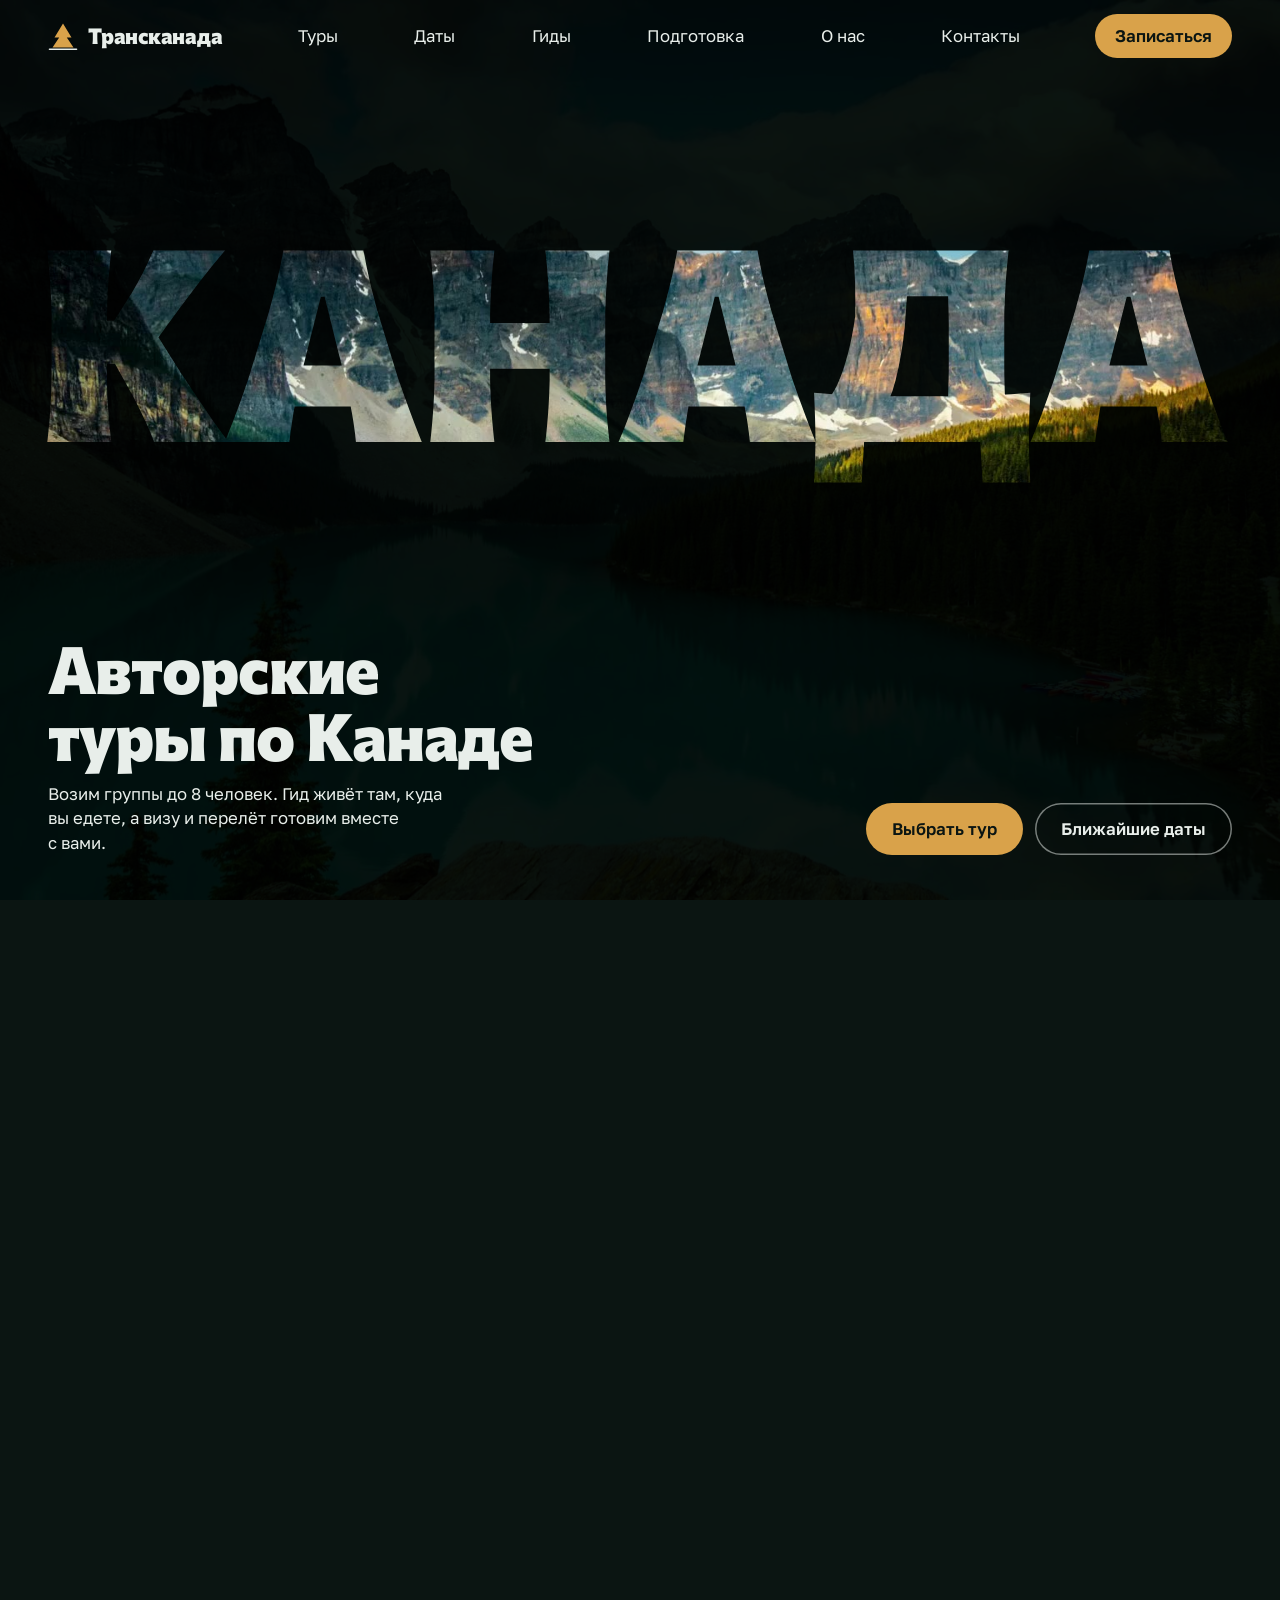
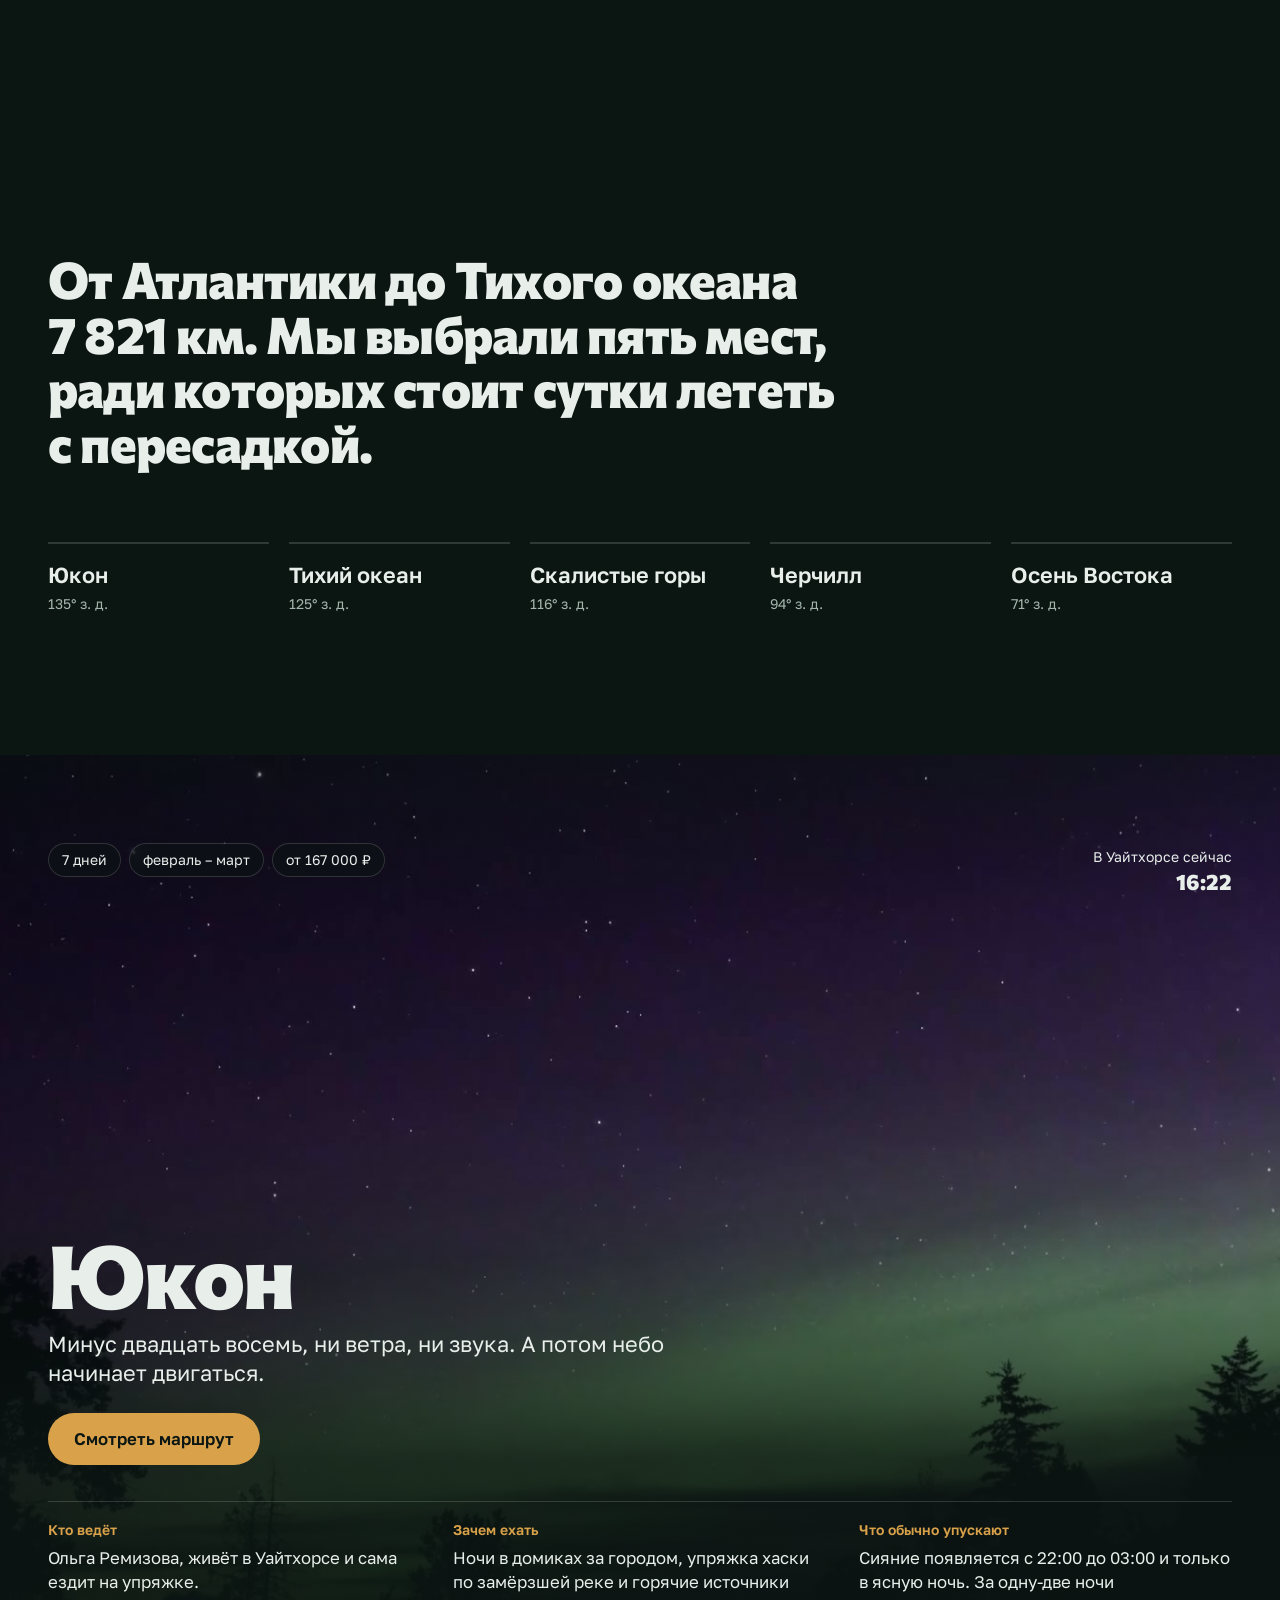
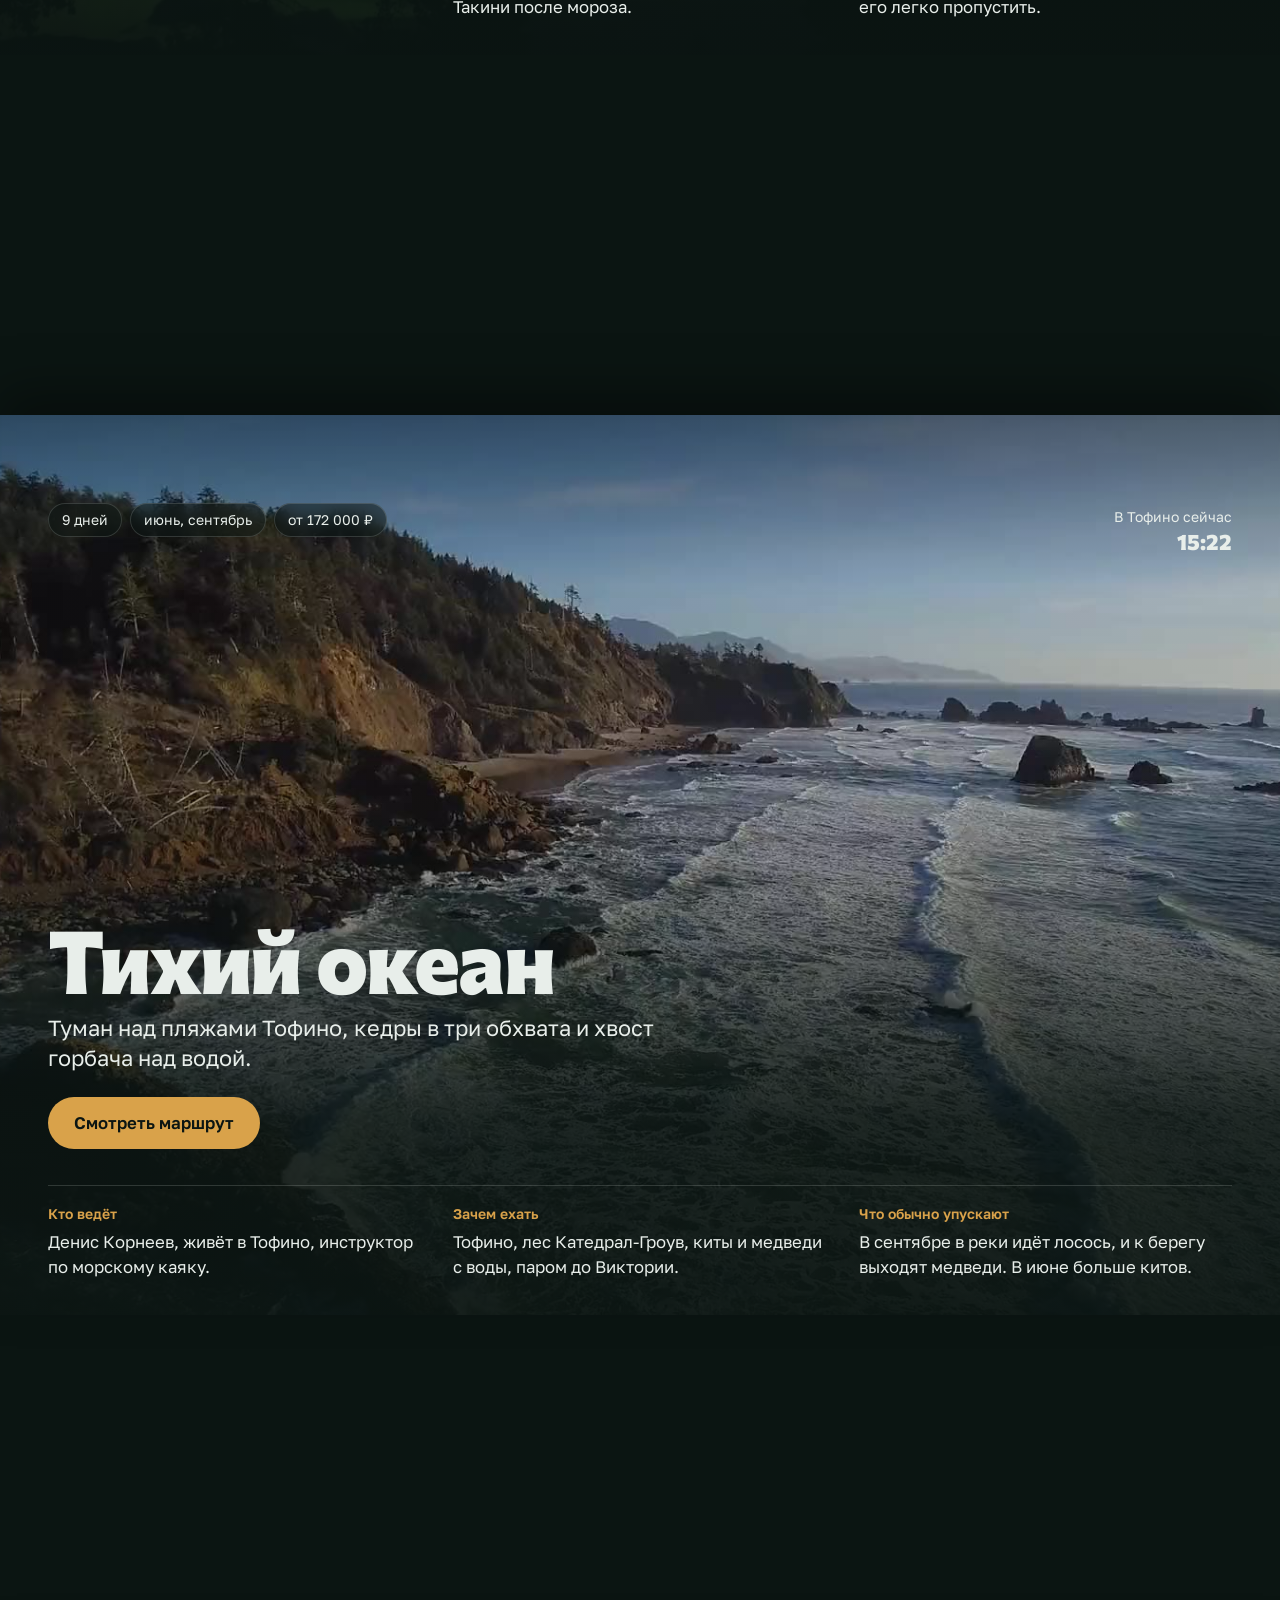
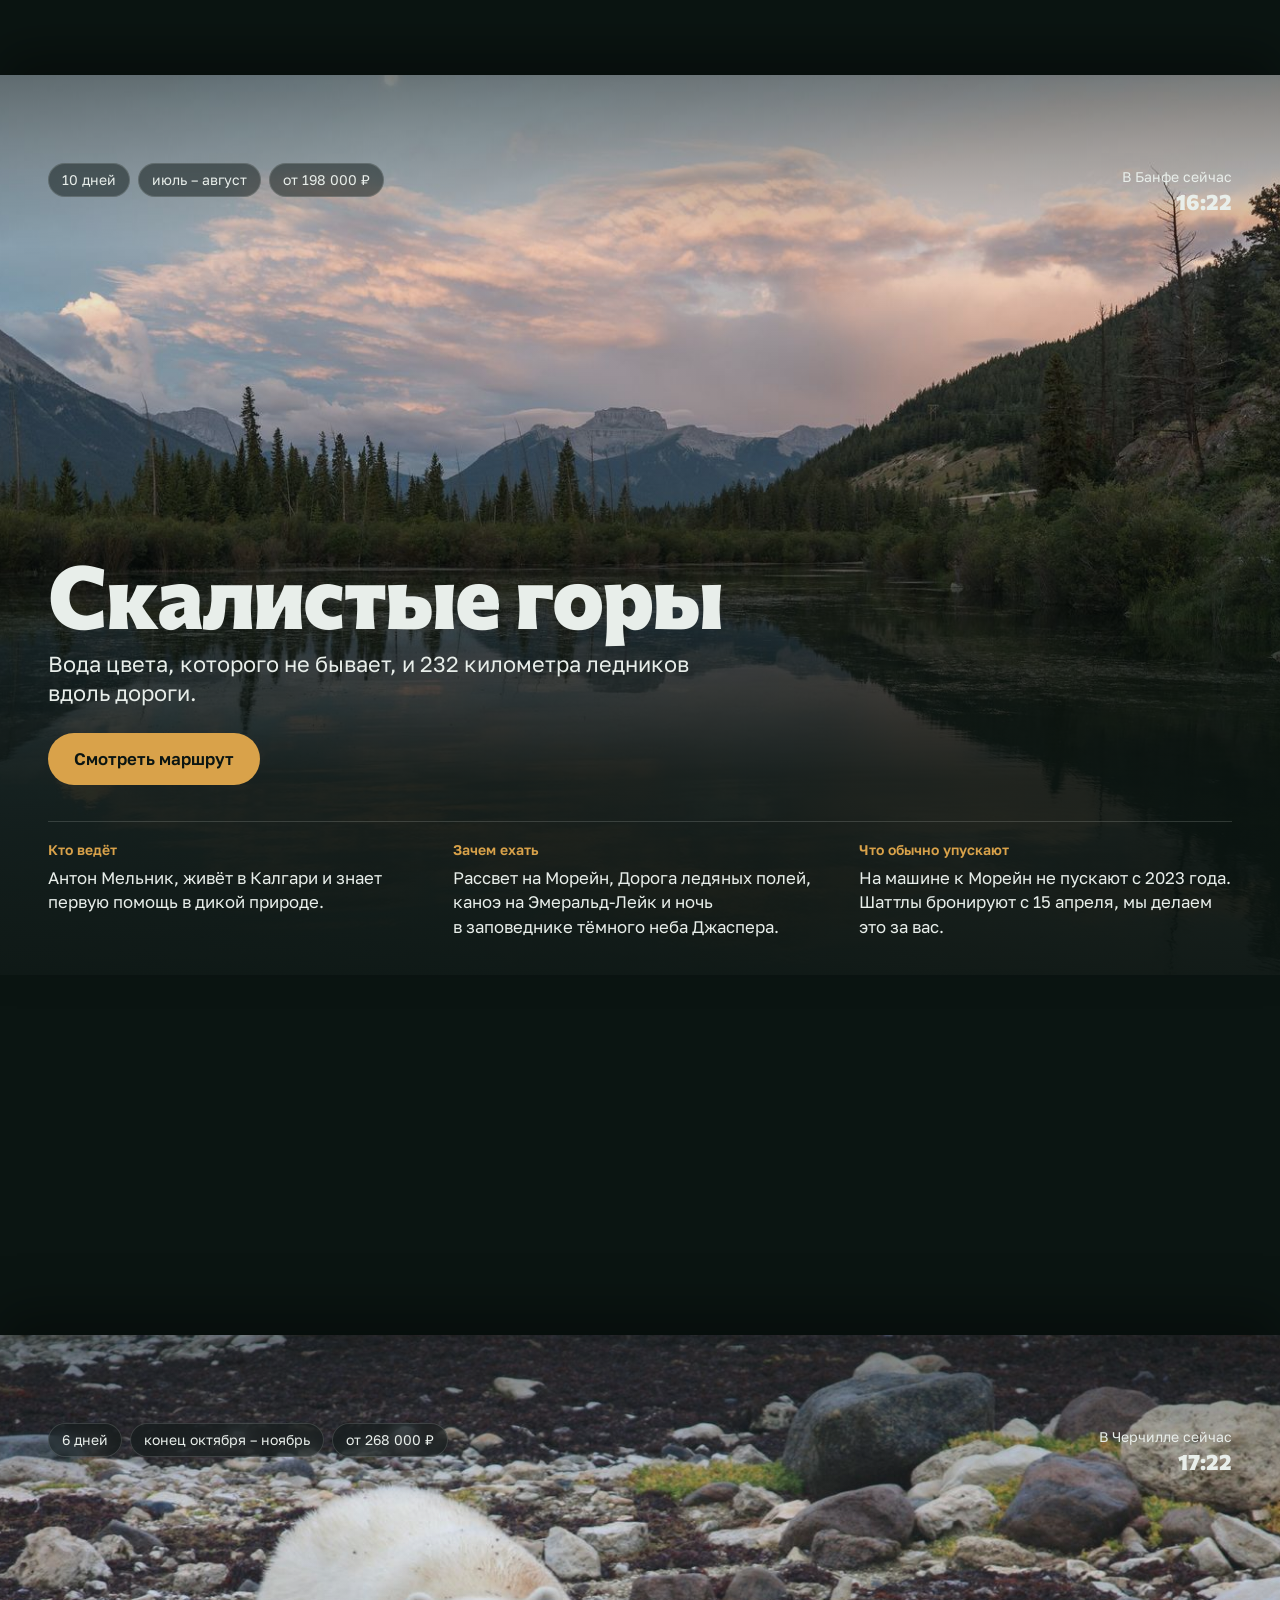
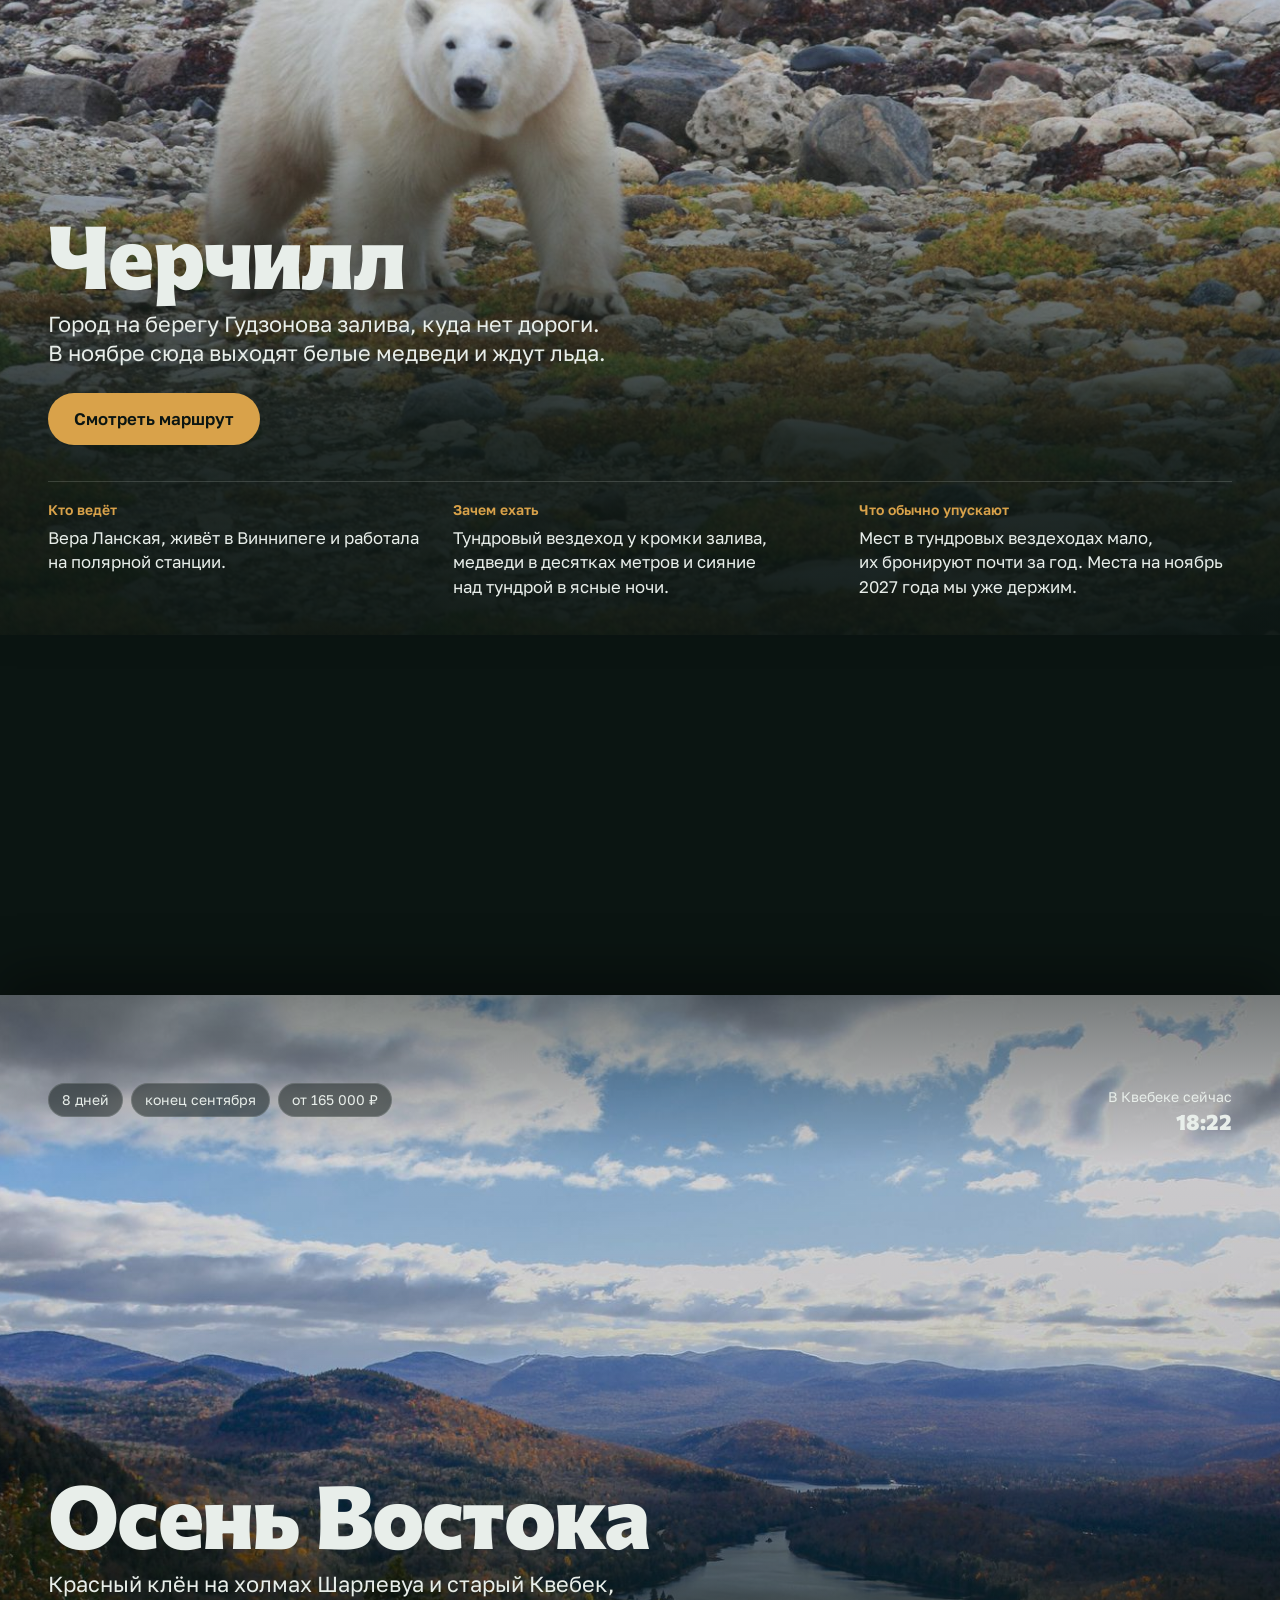
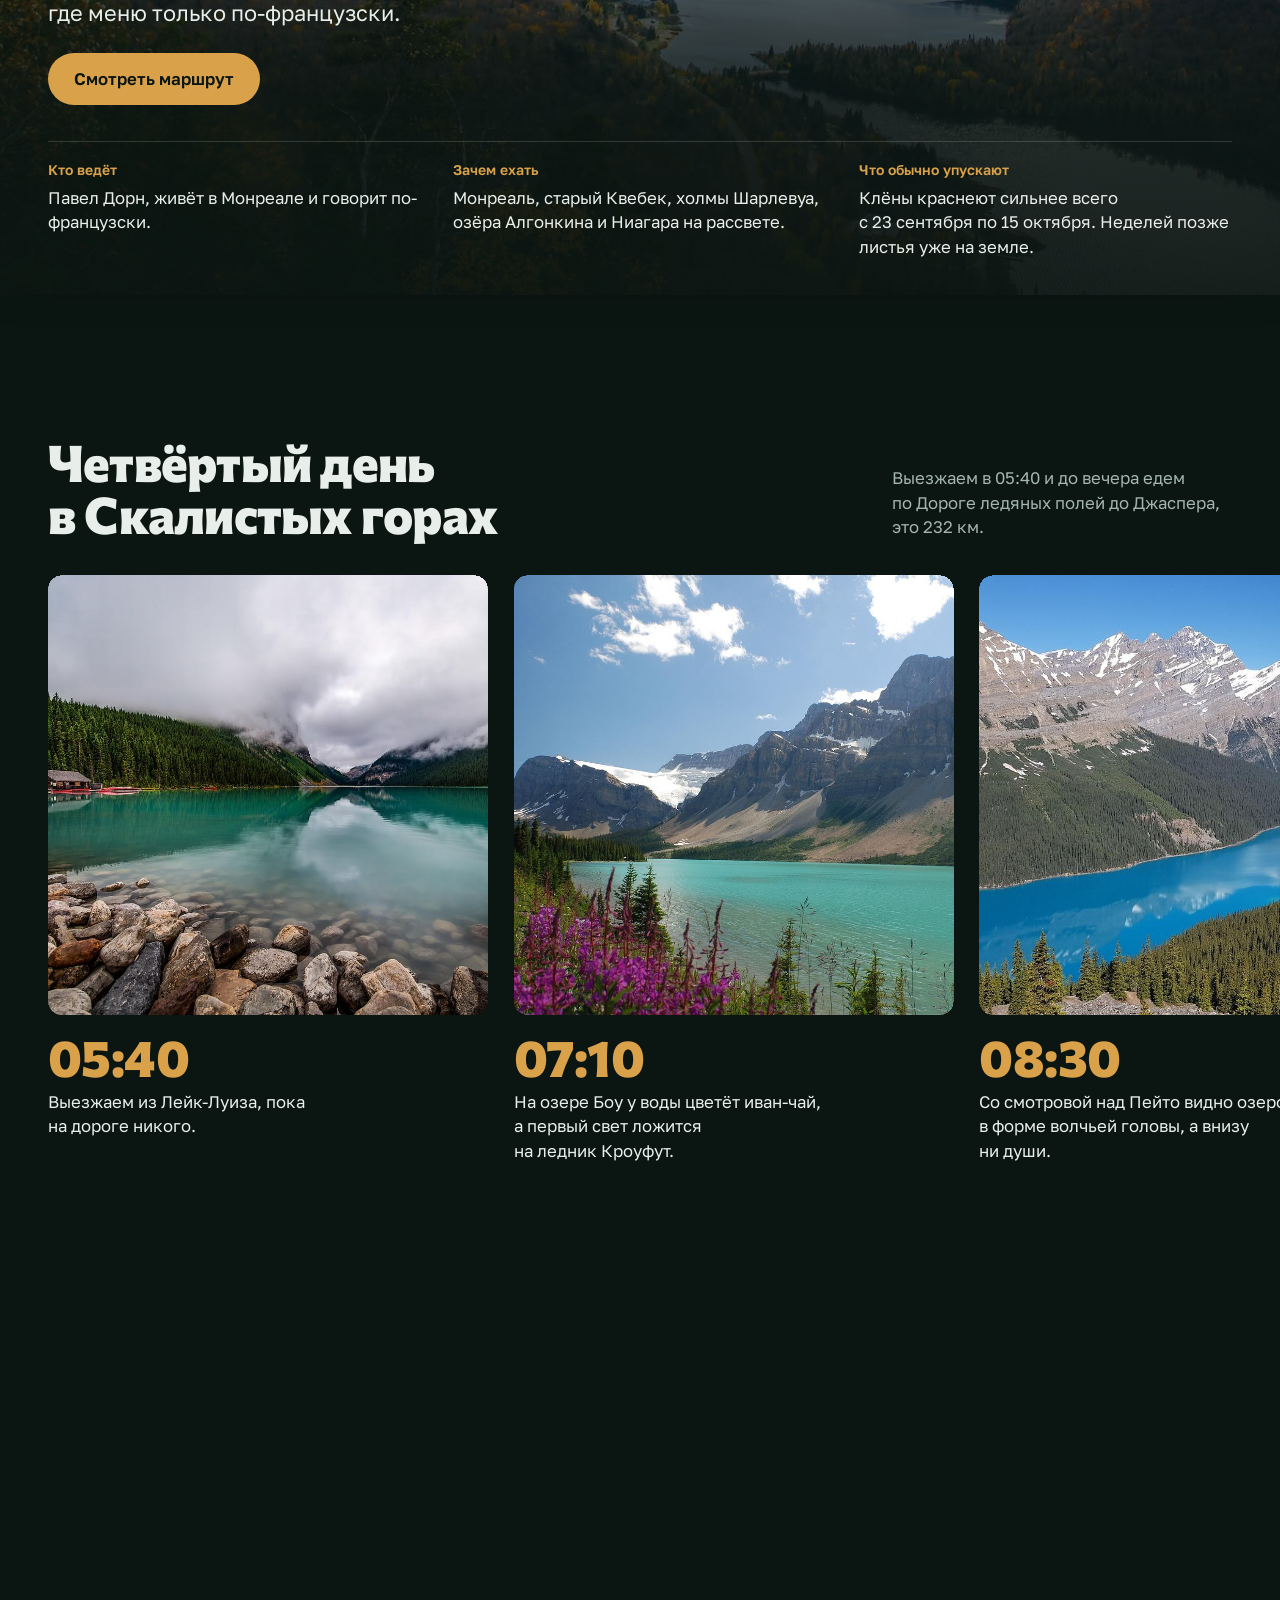
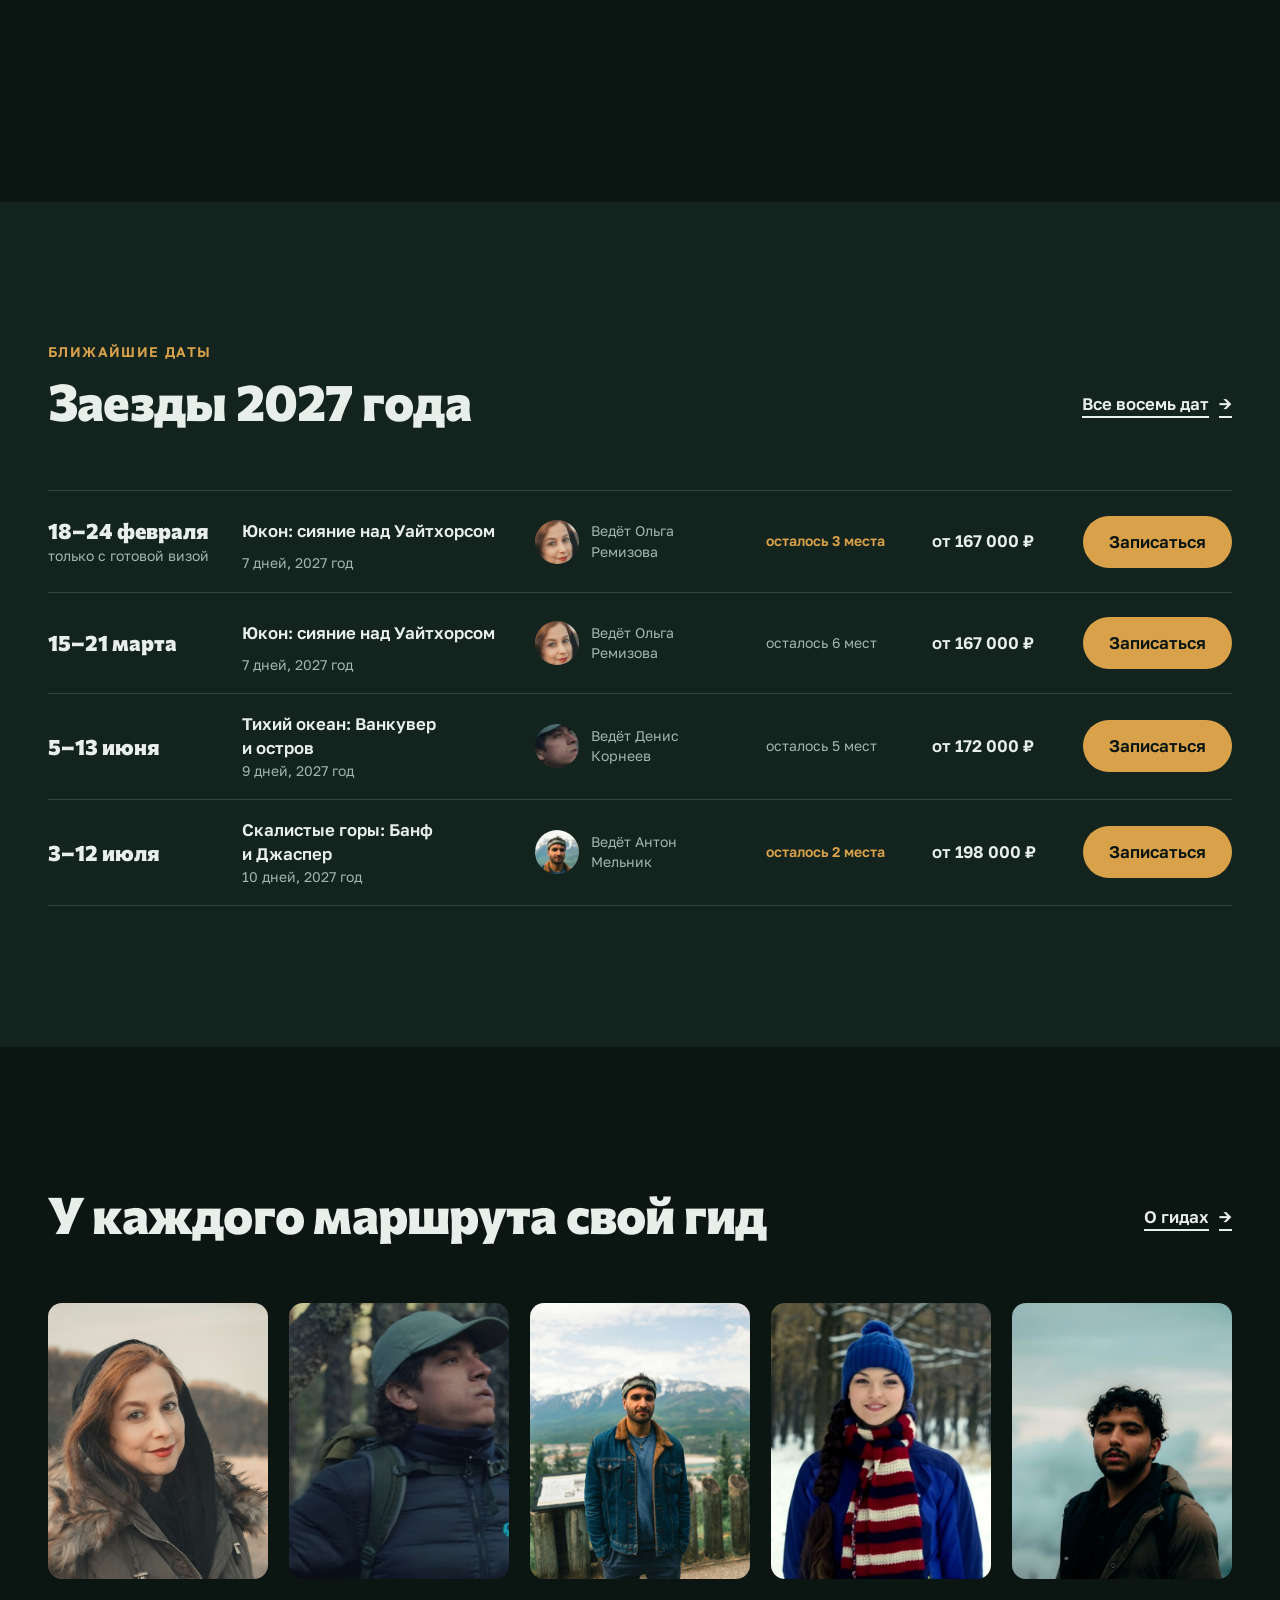
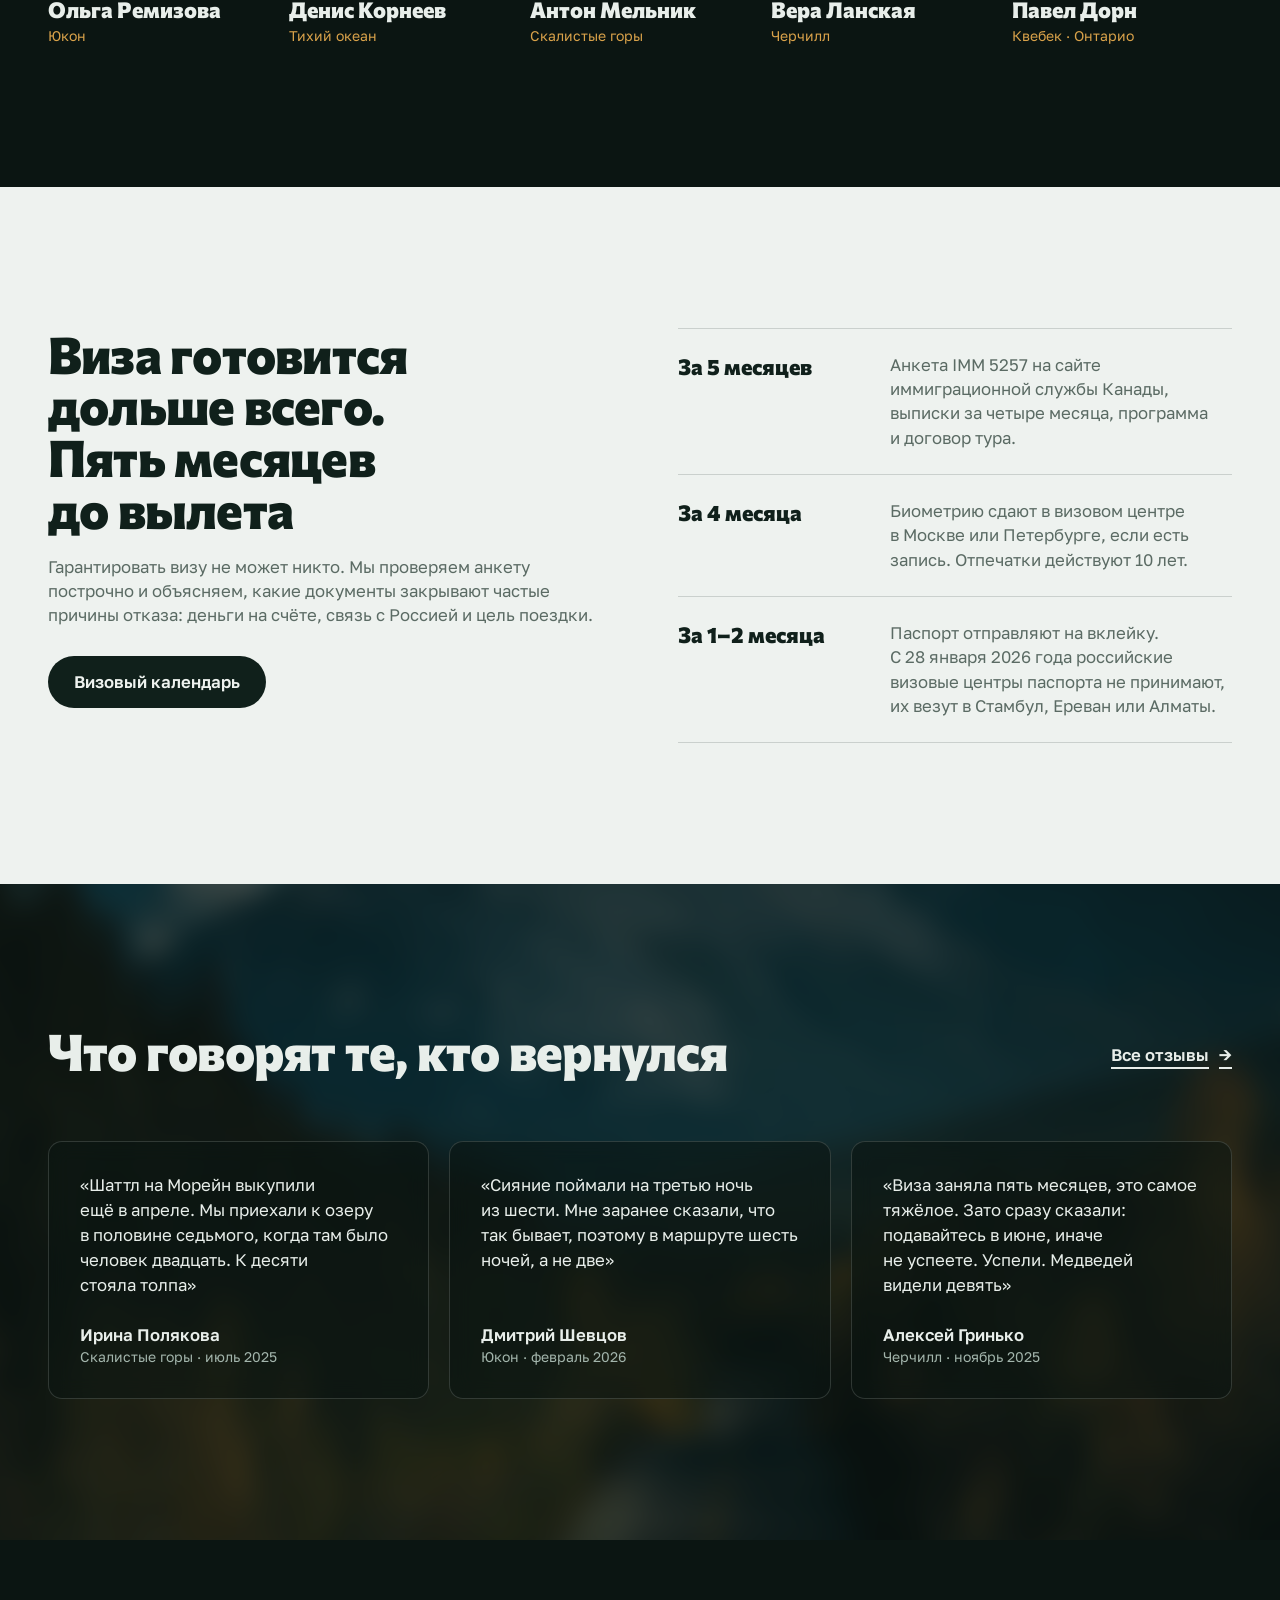
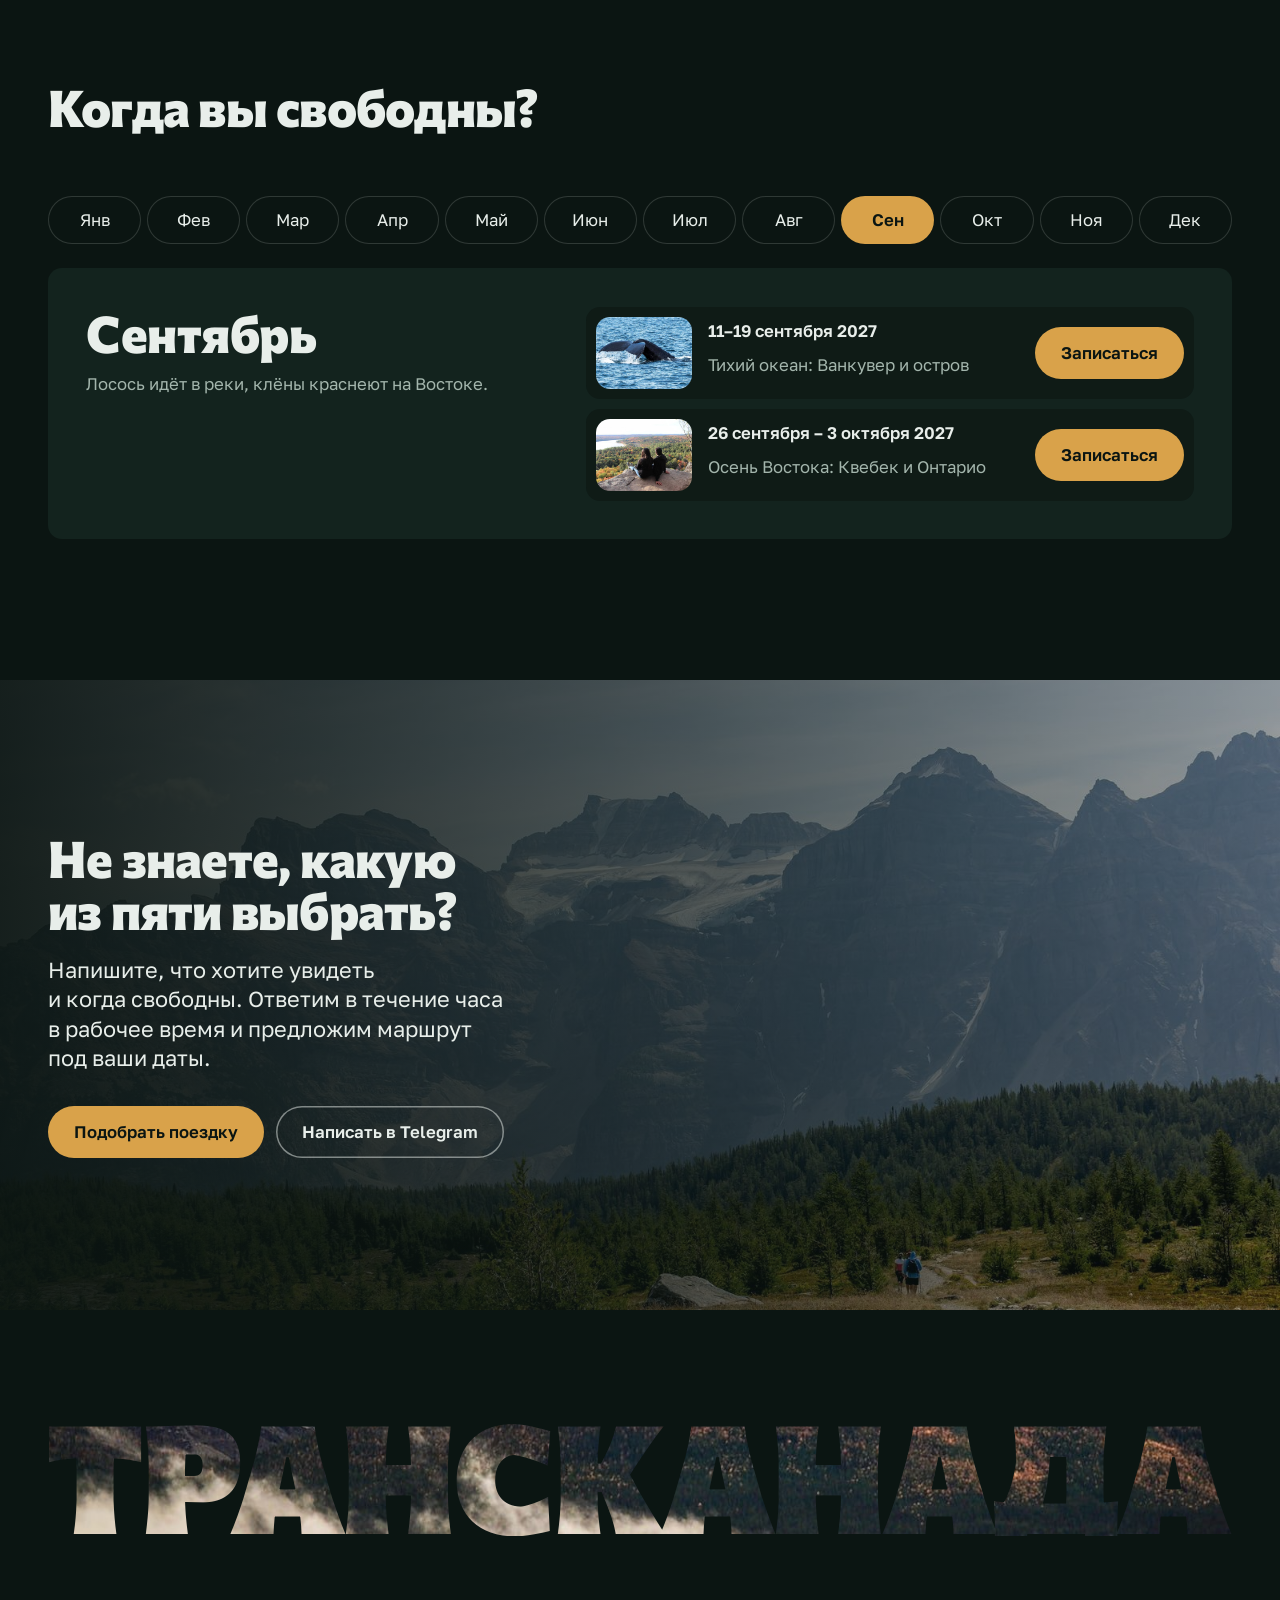
==== commit 98f7dc3b: "Выкладка 15.09.2026 18:38 Co-Authored-By: Claude Opus 5 <noreply@anthropic.com>" ====
--- a/index.html
+++ b/index.html
@@ -34,7 +34,7 @@
 
 <section class="hero" id="top" aria-label="Первый экран">
   <div class="hero__stage">
-    <video class="hero__video" muted loop playsinline preload="none" poster="img/hero-poster.jpg?v=2eecb233" data-src="video/hero-moraine.mp4?v=6dd8af3a" data-src-sm="video/hero-moraine-sm.mp4?v=8c20aa18" aria-hidden="true"></video>
+    <video class="hero__video" muted loop playsinline preload="none" poster="img/hero-poster.jpg?v=2eecb233" data-src="video/hero-moraine.mp4?v=6dd8af3a" data-src-sm="video/hero-moraine-sm.mp4?v=ca345230" aria-hidden="true"></video>
     <div class="hero__mask" aria-hidden="true"><div class="hero__fit wrap"><span class="hero__word">Канада</span></div></div>
     <div class="hero__shade" aria-hidden="true"></div>
     <div class="hero__copy wrap">
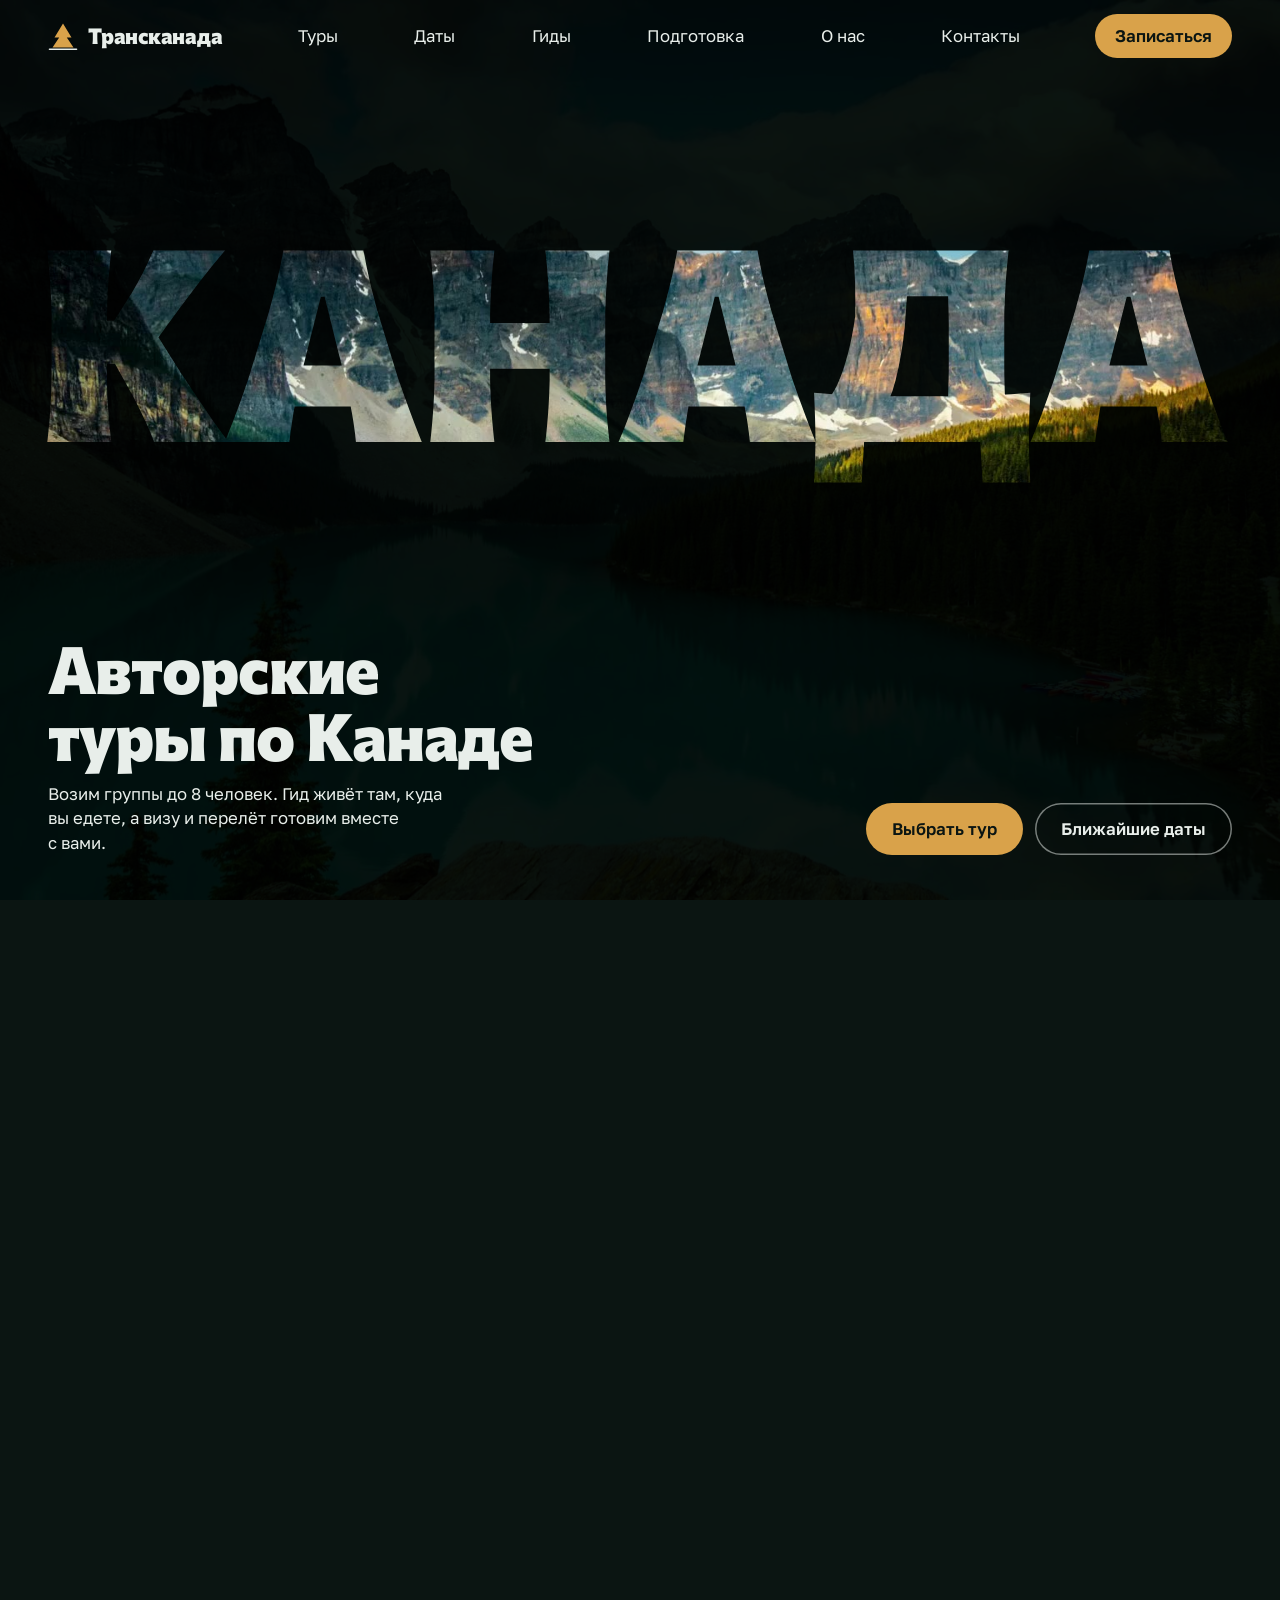
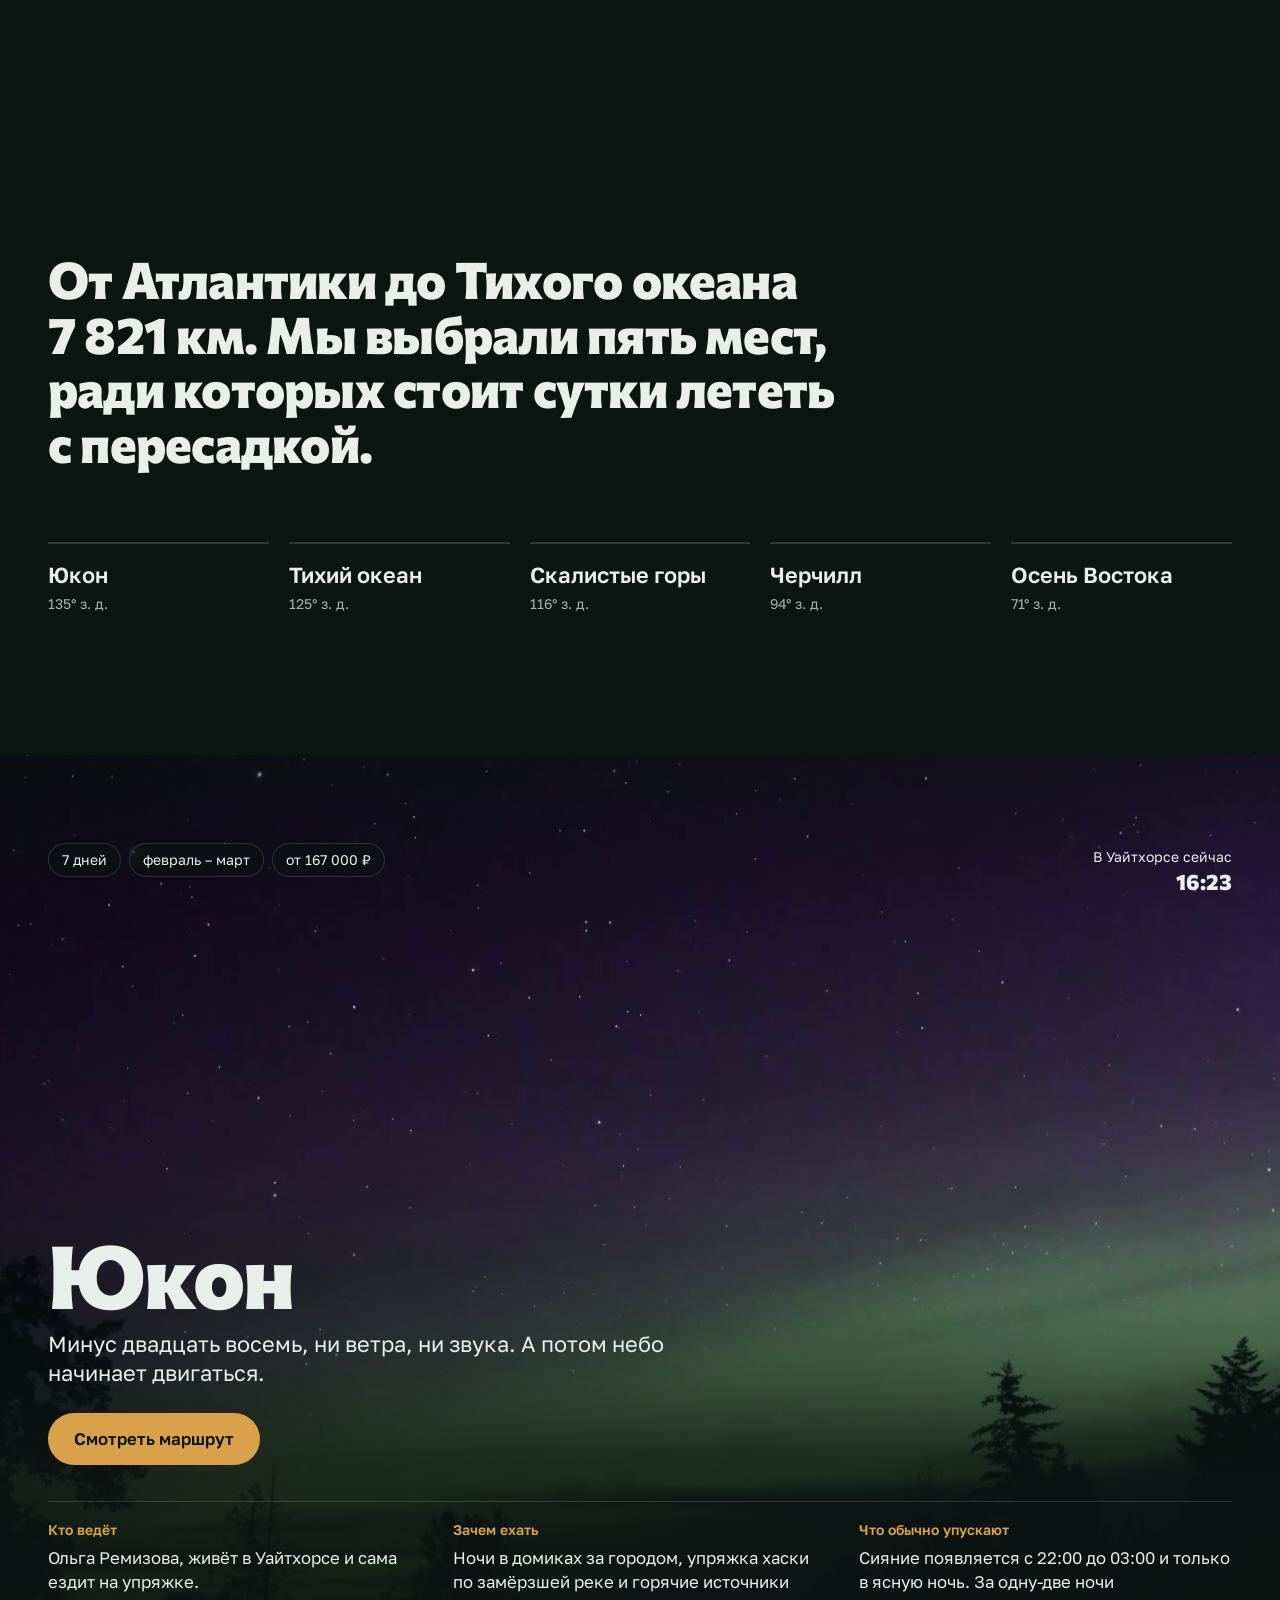
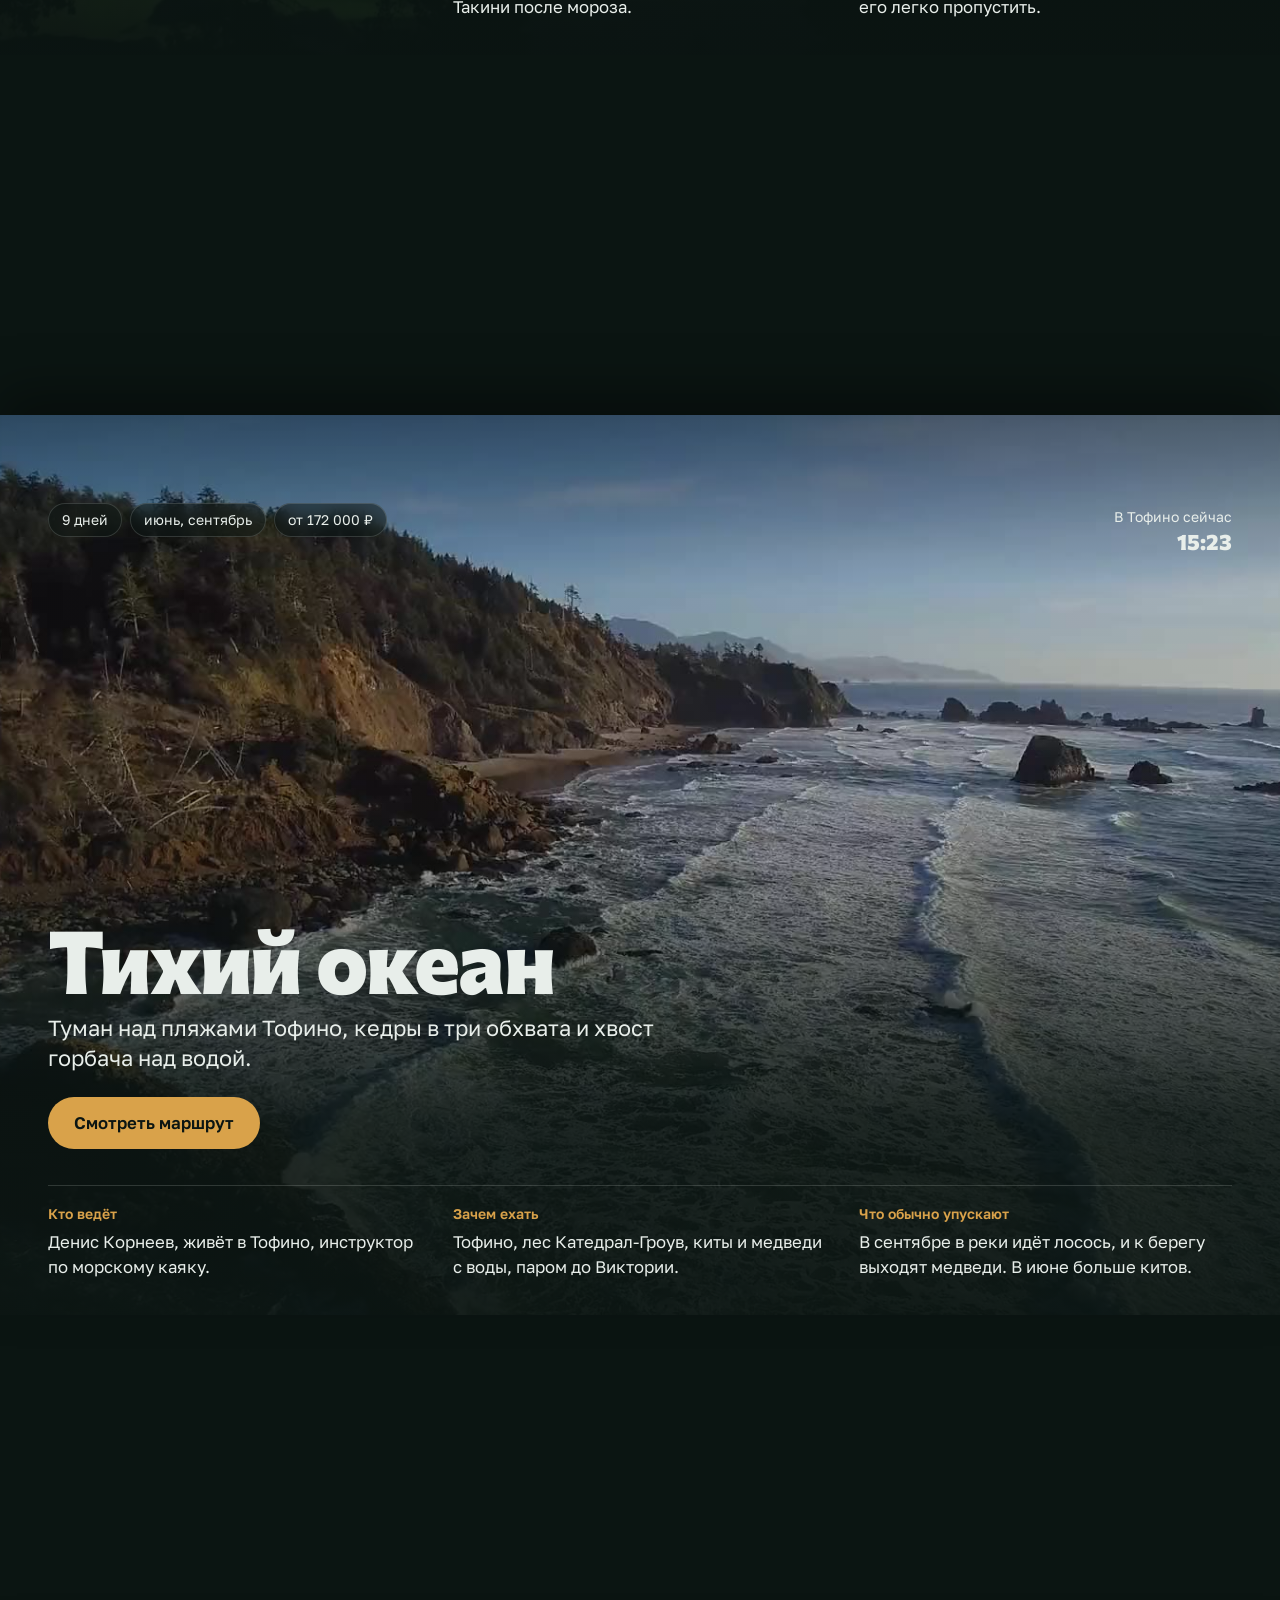
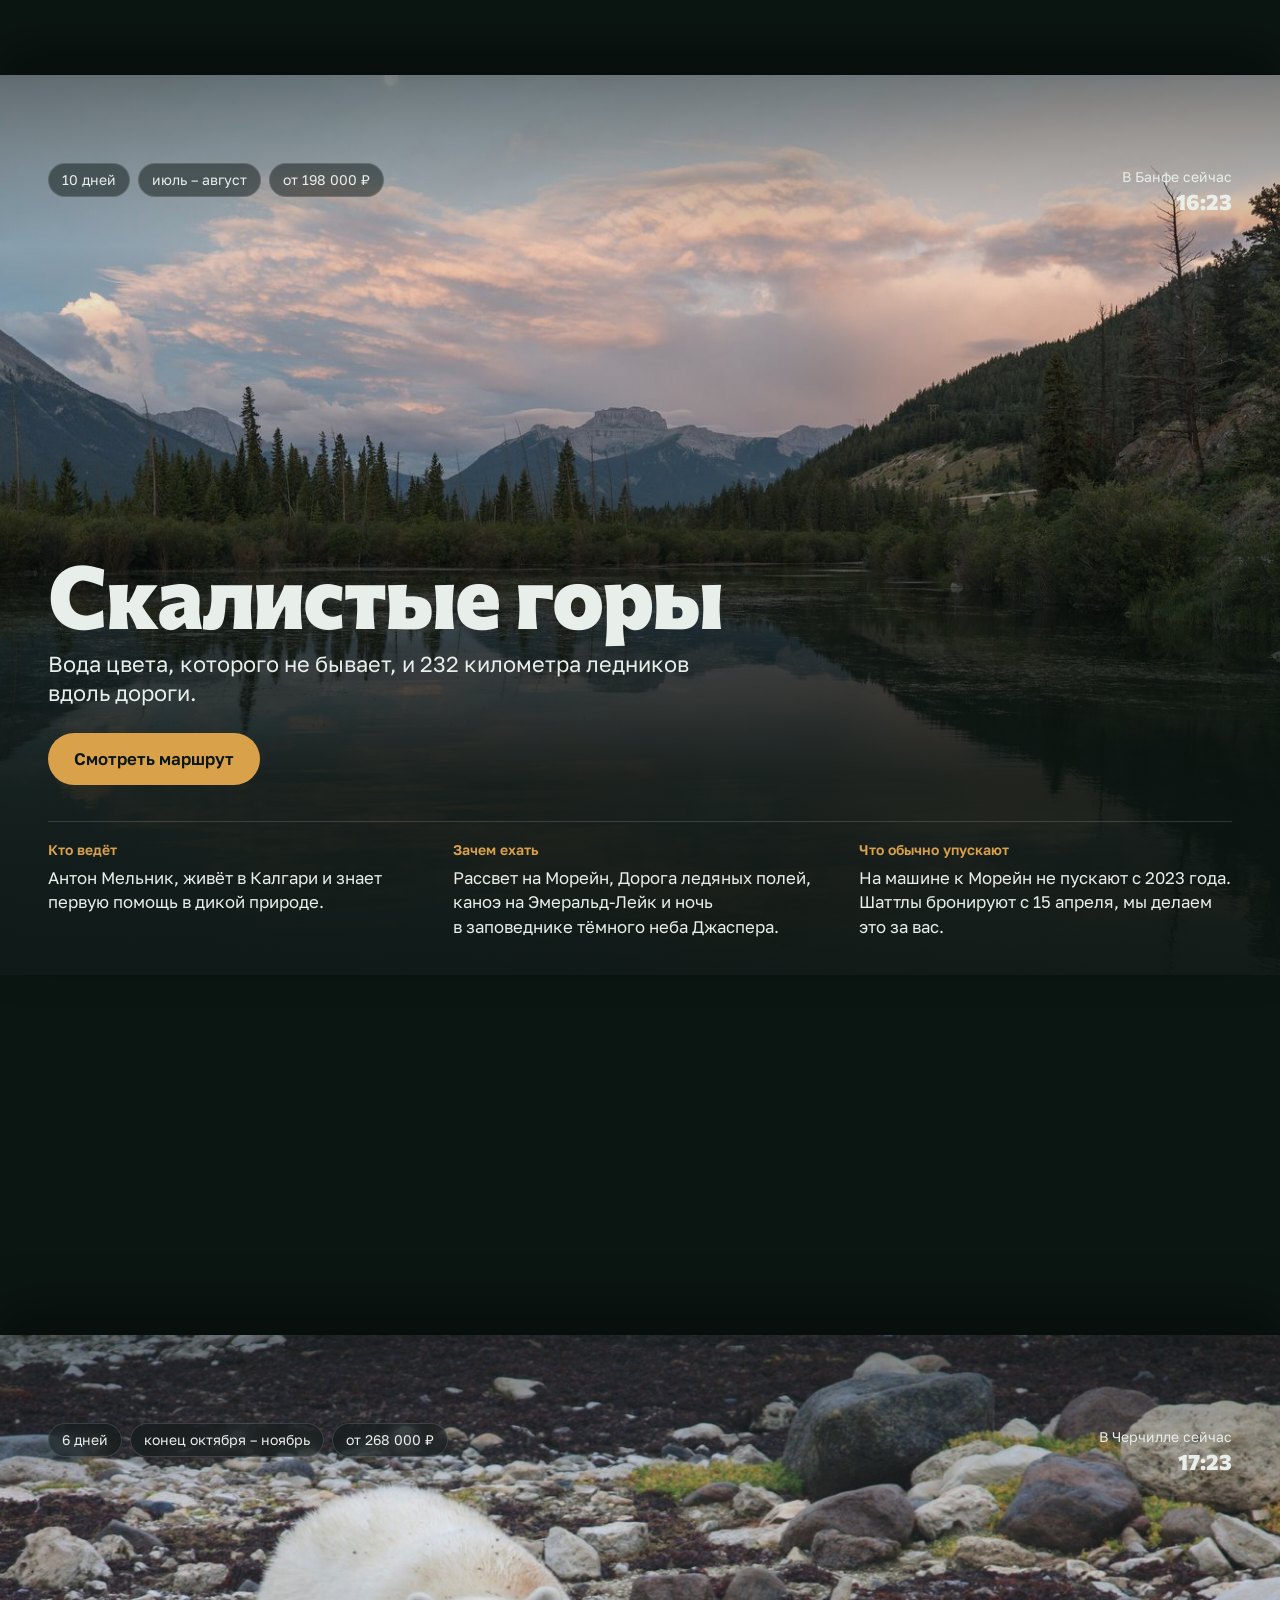
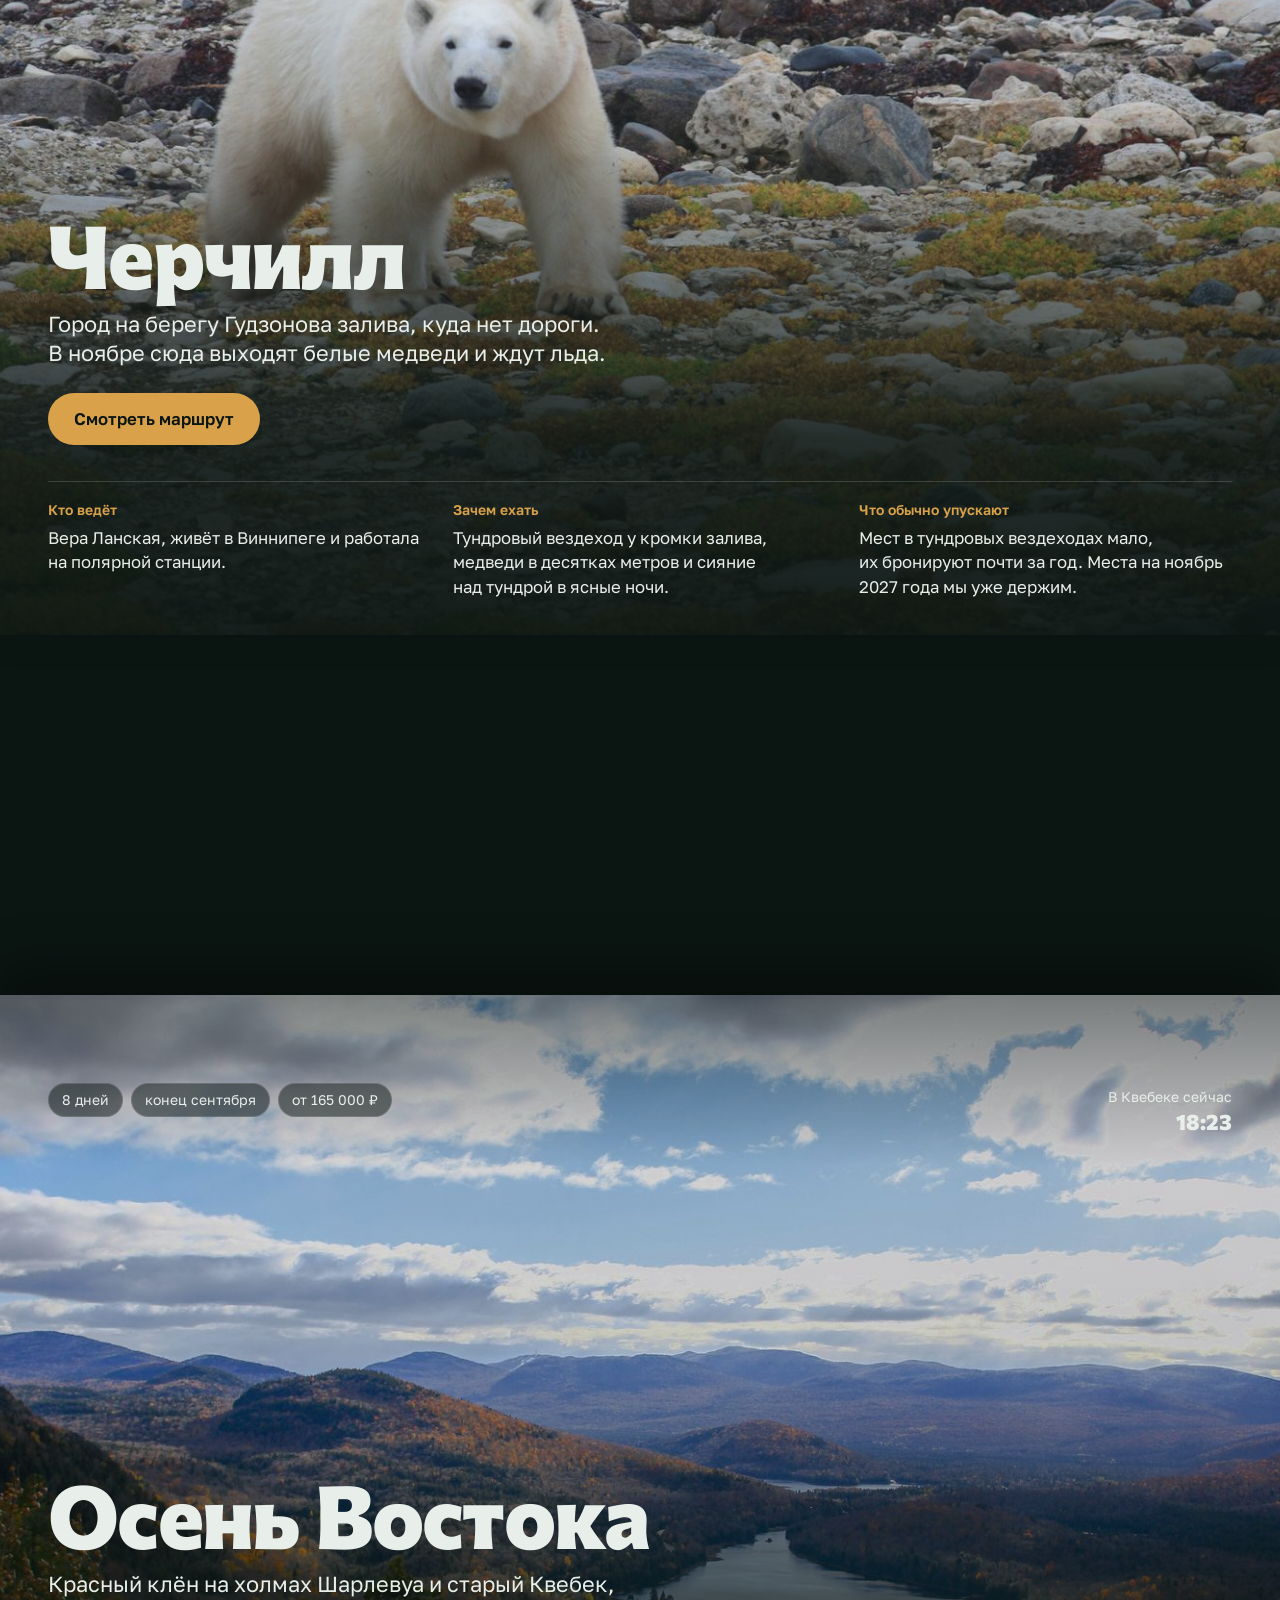
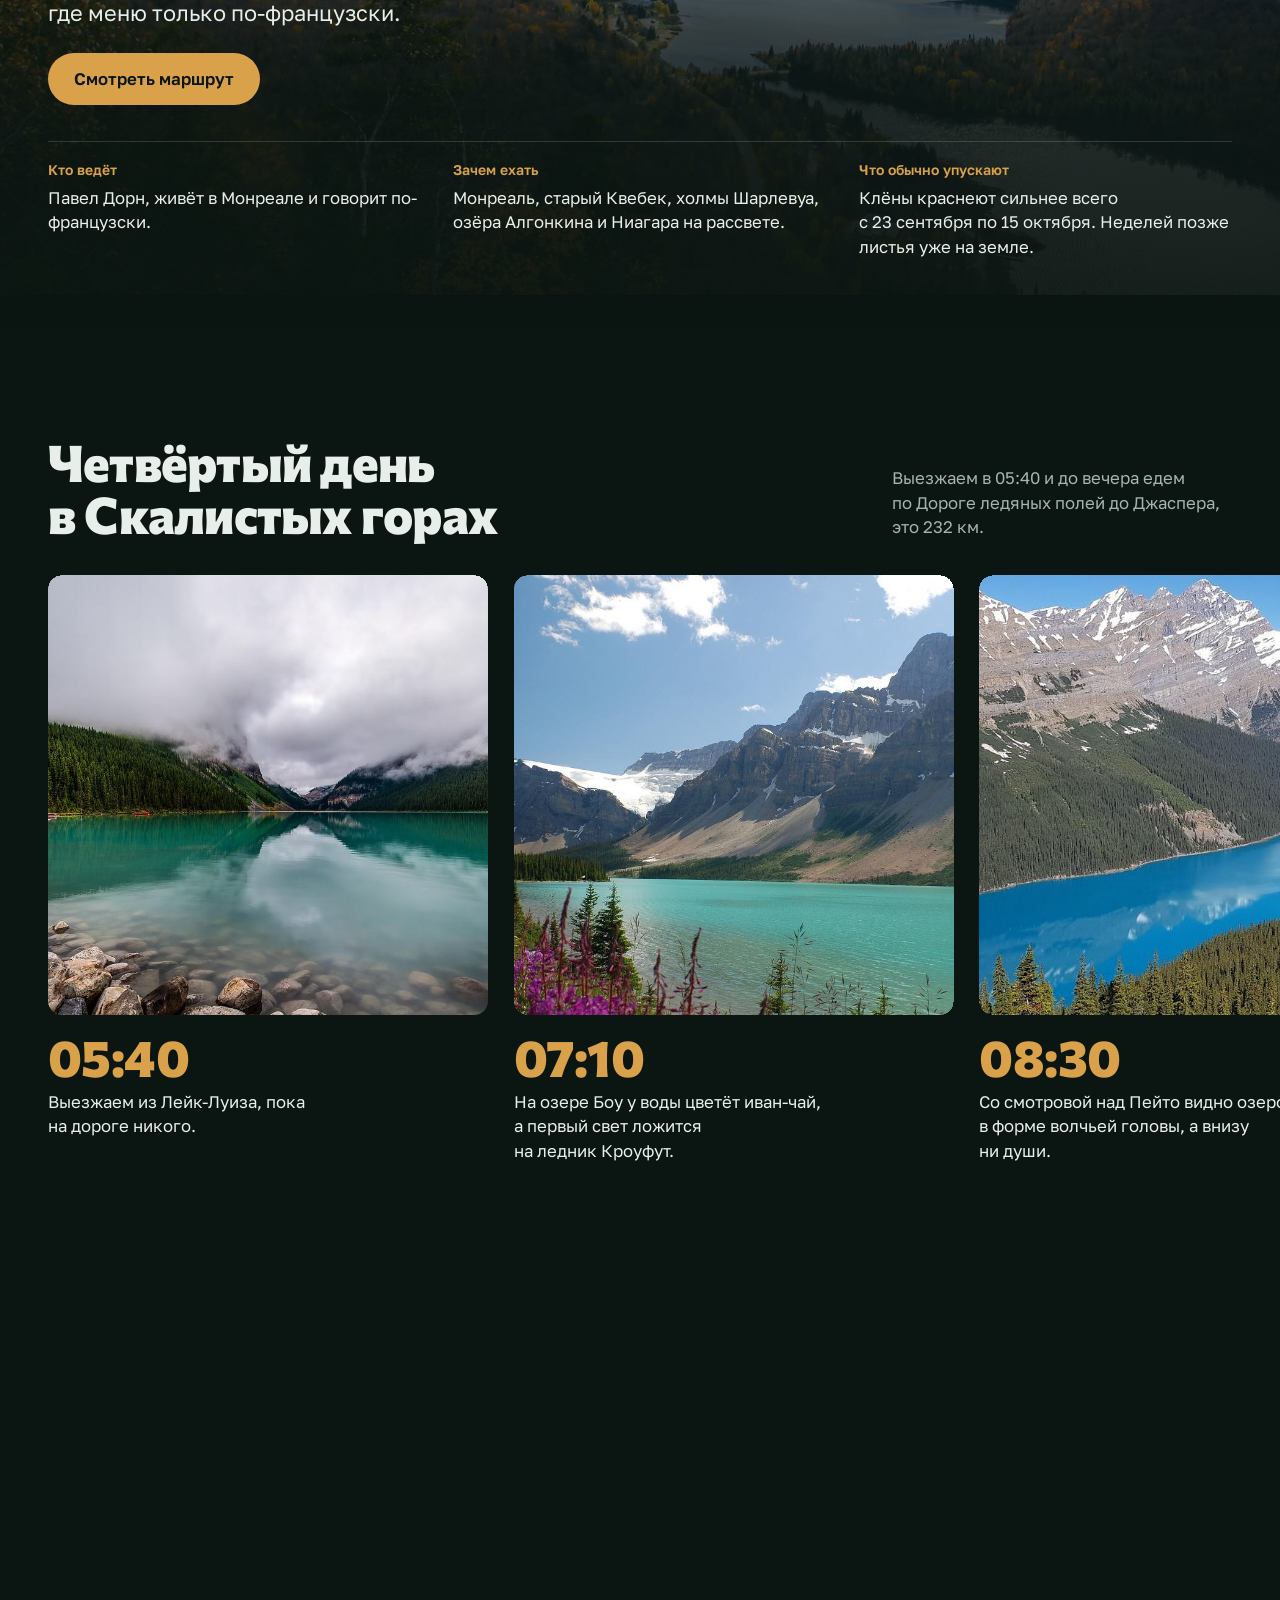
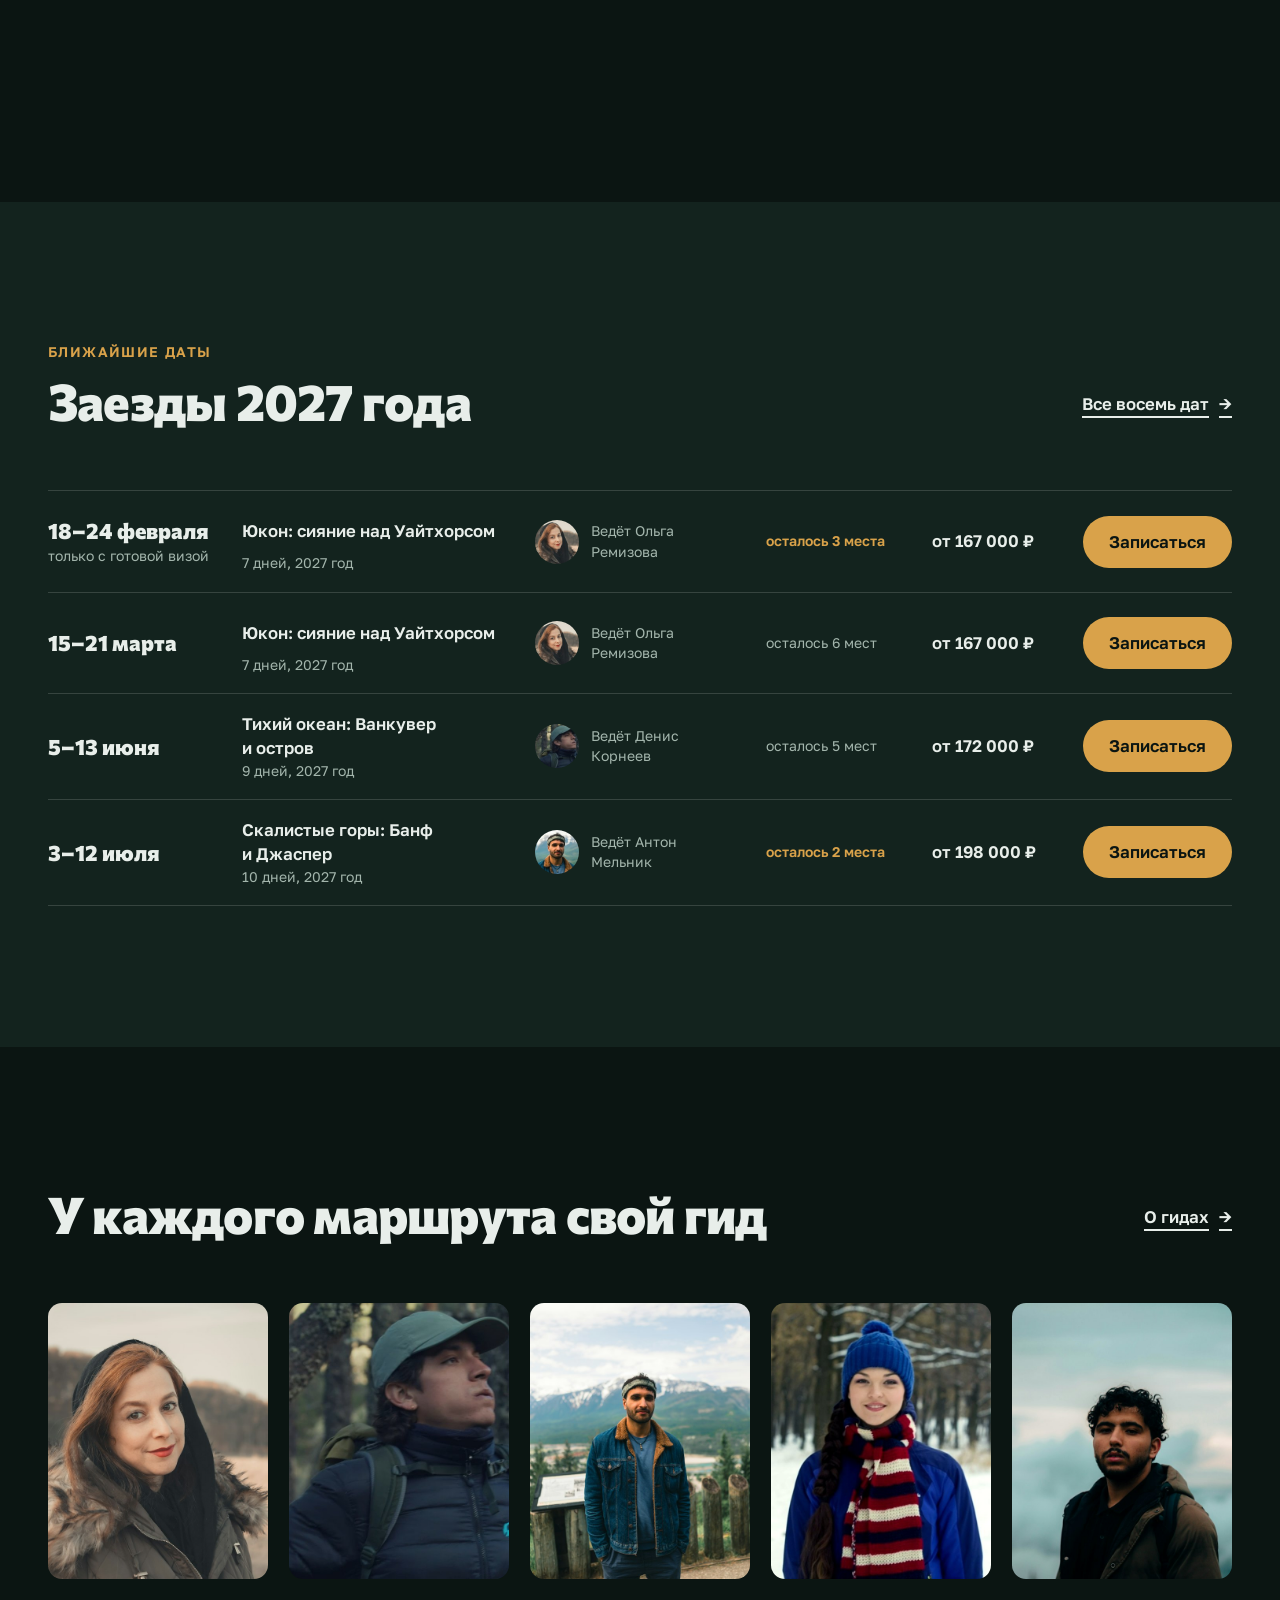
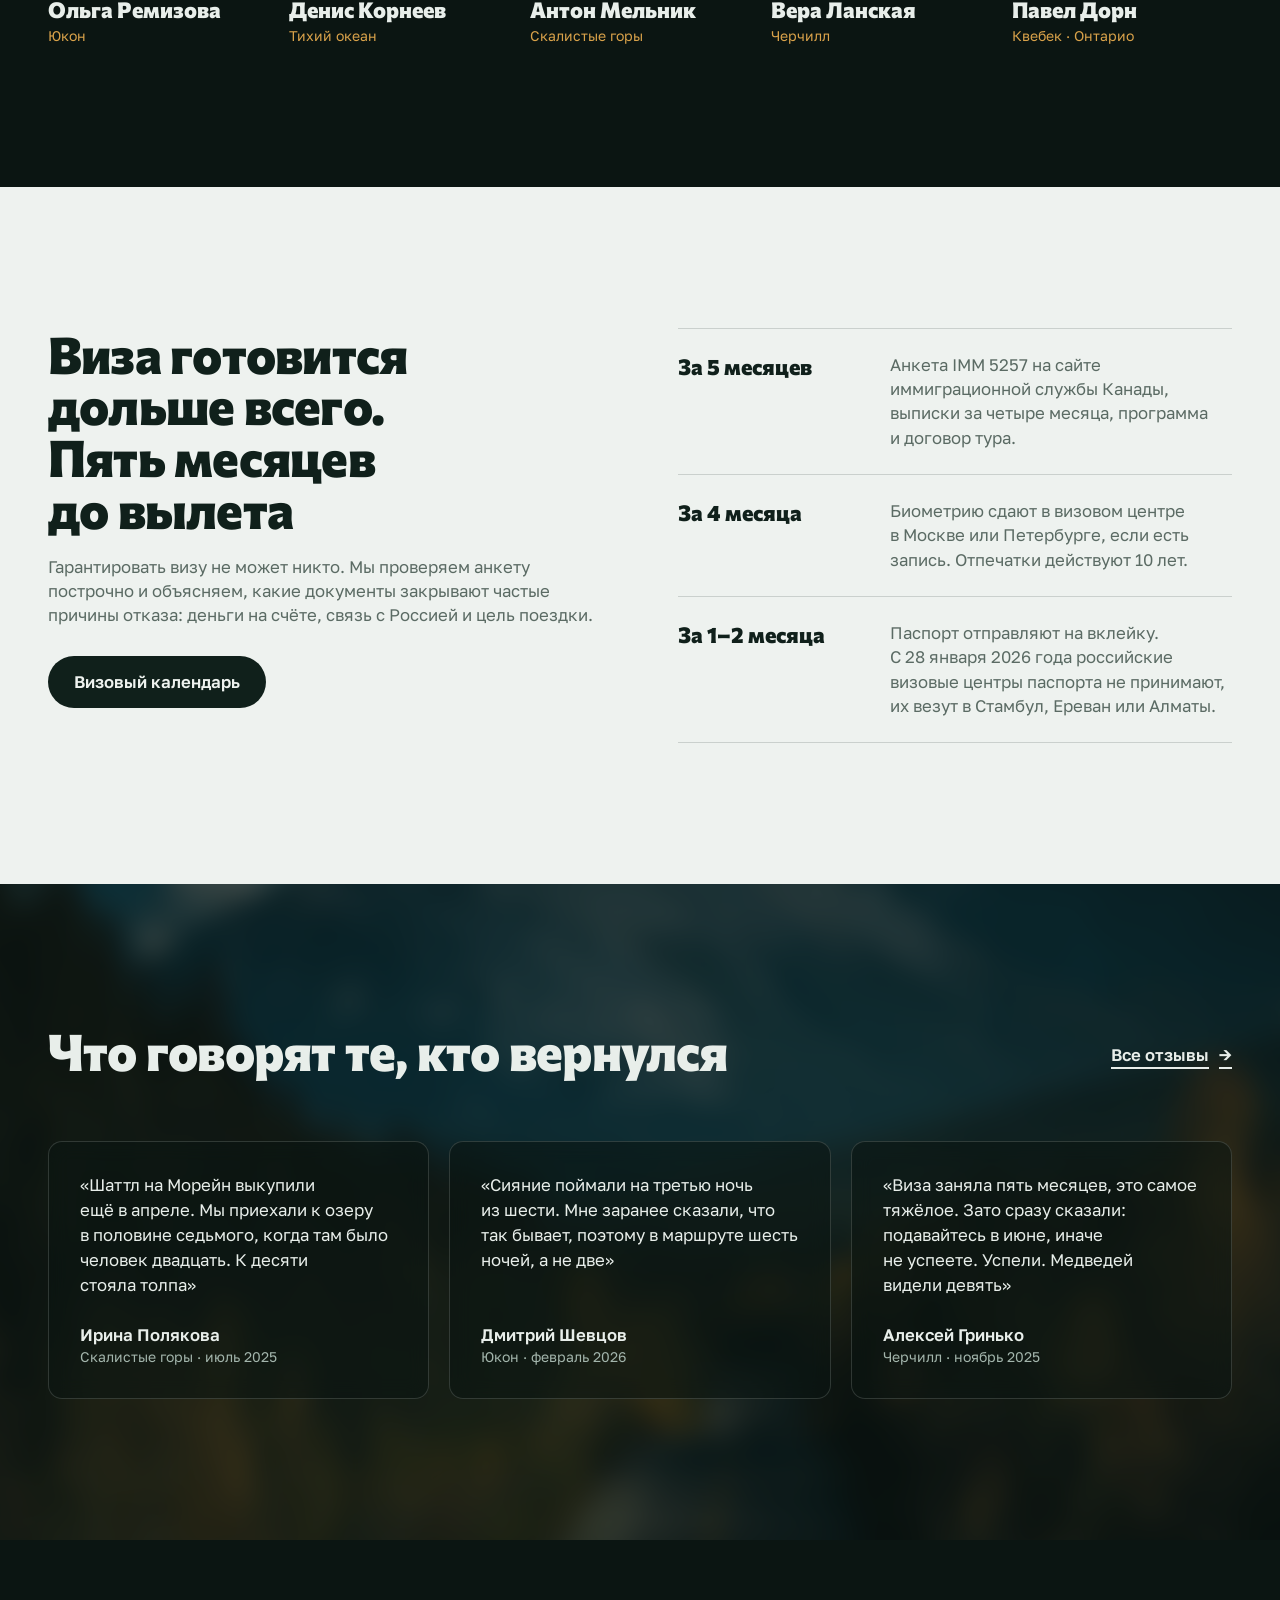
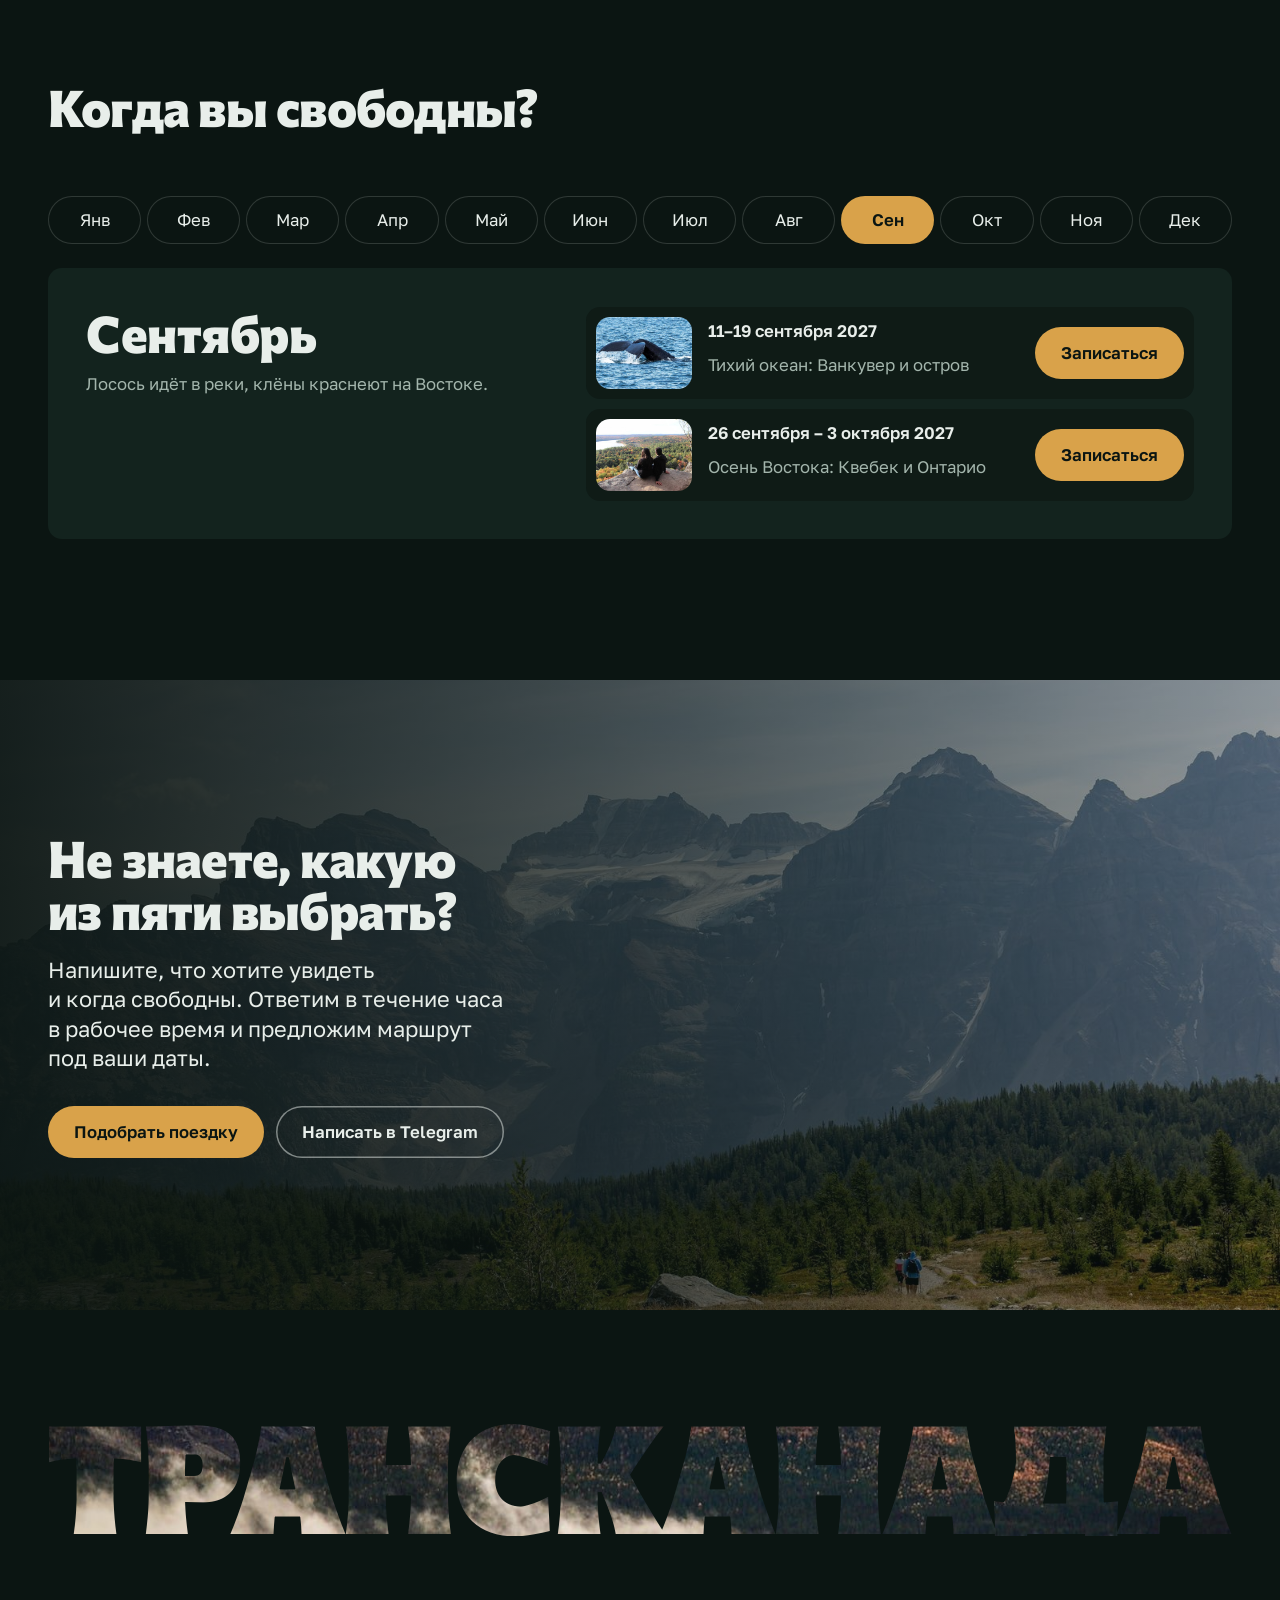
==== commit 0e40691e: "Выкладка 15.09.2026 19:08 Co-Authored-By: Claude Opus 5 <noreply@anthropic.com>" ====
--- a/index.html
+++ b/index.html
@@ -158,28 +158,28 @@
     <ul class="drows"><li class="drow">
   <p class="drow__when"><span class="nw">18–24</span> февраля<span class="drow__note">только с&nbsp;готовой визой</span></p>
   <div class="drow__tour"><a href="yukon.html">Юкон: сияние над&nbsp;Уайтхорсом</a><span>7&nbsp;дней, 2027&nbsp;год</span></div>
-  <div class="drow__guide"><img class="face" src="img/gface-olga.jpg?v=7468c139" alt="" width="44" height="44" loading="lazy"><span>Ведёт Ольга Ремизова</span></div>
+  <div class="drow__guide"><img class="face" src="img/gface-olga.jpg?v=090b1ecd" alt="" width="44" height="44" loading="lazy"><span>Ведёт Ольга Ремизова</span></div>
   <p class="drow__seats is-low">осталось 3&nbsp;места</p>
   <p class="drow__price">от&nbsp;167&nbsp;000&nbsp;₽</p>
   <button class="btn btn--gold drow__btn" type="button" data-book data-tour="yukon" data-date="yukon-0218">Записаться</button>
 </li><li class="drow">
   <p class="drow__when"><span class="nw">15–21</span> марта</p>
   <div class="drow__tour"><a href="yukon.html">Юкон: сияние над&nbsp;Уайтхорсом</a><span>7&nbsp;дней, 2027&nbsp;год</span></div>
-  <div class="drow__guide"><img class="face" src="img/gface-olga.jpg?v=7468c139" alt="" width="44" height="44" loading="lazy"><span>Ведёт Ольга Ремизова</span></div>
+  <div class="drow__guide"><img class="face" src="img/gface-olga.jpg?v=090b1ecd" alt="" width="44" height="44" loading="lazy"><span>Ведёт Ольга Ремизова</span></div>
   <p class="drow__seats">осталось 6&nbsp;мест</p>
   <p class="drow__price">от&nbsp;167&nbsp;000&nbsp;₽</p>
   <button class="btn btn--gold drow__btn" type="button" data-book data-tour="yukon" data-date="yukon-0315">Записаться</button>
 </li><li class="drow">
   <p class="drow__when"><span class="nw">5–13</span> июня</p>
   <div class="drow__tour"><a href="pacific.html">Тихий океан: Ванкувер и&nbsp;остров</a><span>9&nbsp;дней, 2027&nbsp;год</span></div>
-  <div class="drow__guide"><img class="face" src="img/gface-denis.jpg?v=f56d6c2a" alt="" width="44" height="44" loading="lazy"><span>Ведёт Денис Корнеев</span></div>
+  <div class="drow__guide"><img class="face" src="img/gface-denis.jpg?v=be133bcd" alt="" width="44" height="44" loading="lazy"><span>Ведёт Денис Корнеев</span></div>
   <p class="drow__seats">осталось 5&nbsp;мест</p>
   <p class="drow__price">от&nbsp;172&nbsp;000&nbsp;₽</p>
   <button class="btn btn--gold drow__btn" type="button" data-book data-tour="pacific" data-date="pacific-0605">Записаться</button>
 </li><li class="drow">
   <p class="drow__when"><span class="nw">3–12</span> июля</p>
   <div class="drow__tour"><a href="rockies.html">Скалистые горы: Банф и&nbsp;Джаспер</a><span>10&nbsp;дней, 2027&nbsp;год</span></div>
-  <div class="drow__guide"><img class="face" src="img/gface-anton.jpg?v=2ab9f911" alt="" width="44" height="44" loading="lazy"><span>Ведёт Антон Мельник</span></div>
+  <div class="drow__guide"><img class="face" src="img/gface-anton.jpg?v=ec9416df" alt="" width="44" height="44" loading="lazy"><span>Ведёт Антон Мельник</span></div>
   <p class="drow__seats is-low">осталось 2&nbsp;места</p>
   <p class="drow__price">от&nbsp;198&nbsp;000&nbsp;₽</p>
   <button class="btn btn--gold drow__btn" type="button" data-book data-tour="rockies" data-date="rockies-0703">Записаться</button>
@@ -258,7 +258,7 @@
 <dialog class="book" id="book" aria-labelledby="bookT">
   <form class="book__form" id="bookForm" novalidate>
     <div class="book__head"><h2 class="book__t" id="bookT">Заявка на&nbsp;поездку</h2><button class="book__x" type="button" id="bookClose" aria-label="Закрыть">×</button></div>
-    <div class="book__guide" id="bookGuide" hidden><img class="face" src="img/gface-anton.jpg?v=2ab9f911" alt="" width="44" height="44"><p><b></b><span></span></p></div>
+    <div class="book__guide" id="bookGuide" hidden><img class="face" src="img/gface-anton.jpg?v=ec9416df" alt="" width="44" height="44"><p><b></b><span></span></p></div>
     <label class="fld"><span>Тур</span><select id="bTour" name="tour"><option value="">Пока не&nbsp;выбрал</option><option value="yukon">Юкон: сияние над&nbsp;Уайтхорсом</option><option value="pacific">Тихий океан: Ванкувер и&nbsp;остров</option><option value="rockies">Скалистые горы: Банф и&nbsp;Джаспер</option><option value="churchill">Черчилл: белые медведи</option><option value="east">Осень Востока: Квебек и&nbsp;Онтарио</option></select></label>
     <label class="fld"><span>Даты</span><select id="bDate" name="date"><option value="">Пока не&nbsp;знаю</option></select></label>
     <div class="fld2"><label class="fld"><span>Имя</span><input id="bName" name="name" autocomplete="name"></label><label class="fld"><span>Телефон или&nbsp;Telegram</span><input id="bTel" name="tel" autocomplete="tel"></label></div>
@@ -268,9 +268,9 @@
   </form>
   <div class="book__ok" id="bOk" hidden><h2 class="book__t">Заявка отправлена</h2><p id="bOkText"></p><button class="btn btn--ghost" type="button" id="bOkClose">Хорошо</button></div>
 </dialog>
-<script type="application/json" id="siteData">{"tours": [{"id": "yukon", "name": "Юкон: сияние над Уайтхорсом", "short": "Юкон", "url": "yukon.html", "guide": "olga", "img": "img/yukon-aurora-hills-sm.jpg?v=ab0915cd"}, {"id": "pacific", "name": "Тихий океан: Ванкувер и остров", "short": "Тихий океан", "url": "pacific.html", "guide": "denis", "img": "img/pacific-whale-sm.jpg?v=2de5a5c5"}, {"id": "rockies", "name": "Скалистые горы: Банф и Джаспер", "short": "Скалистые горы", "url": "rockies.html", "guide": "anton", "img": "img/rockies-red-canoe-sm.jpg?v=2f1cbc4d"}, {"id": "churchill", "name": "Черчилл: белые медведи", "short": "Черчилл", "url": "churchill.html", "guide": "vera", "img": "img/churchill-bear-sm.jpg?v=c03cec2d"}, {"id": "east", "name": "Осень Востока: Квебек и Онтарио", "short": "Осень Востока", "url": "east.html", "guide": "pavel", "img": "img/east-lookout-sm.jpg?v=514ce690"}], "guides": {"olga": {"name": "Ольга Ремизова", "face": "img/gface-olga.jpg?v=7468c139"}, "denis": {"name": "Денис Корнеев", "face": "img/gface-denis.jpg?v=f56d6c2a"}, "anton": {"name": "Антон Мельник", "face": "img/gface-anton.jpg?v=2ab9f911"}, "vera": {"name": "Вера Ланская", "face": "img/gface-vera.jpg?v=84e80efc"}, "pavel": {"name": "Павел Дорн", "face": "img/gface-pavel.jpg?v=3150c9cb"}}, "dates": [{"id": "yukon-0218", "tour": "yukon", "when": "18–24 февраля 2027", "months": [1]}, {"id": "yukon-0315", "tour": "yukon", "when": "15–21 марта 2027", "months": [2]}, {"id": "pacific-0605", "tour": "pacific", "when": "5–13 июня 2027", "months": [5]}, {"id": "rockies-0703", "tour": "rockies", "when": "3–12 июля 2027", "months": [6]}, {"id": "rockies-0814", "tour": "rockies", "when": "14–23 августа 2027", "months": [7]}, {"id": "pacific-0911", "tour": "pacific", "when": "11–19 сентября 2027", "months": [8]}, {"id": "east-0926", "tour": "east", "when": "26 сентября – 3 октября 2027", "months": [8, 9]}, {"id": "churchill-1102", "tour": "churchill", "when": "2–7 ноября 2027", "months": [10]}], "months": [{"name": "Январь", "note": "Самые длинные ночи и самые сильные морозы на Юконе.", "empty": "Групп в январе нет: при минус сорока ночные выезды отменяют через раз. Ближайший заезд — 18 февраля, Юкон."}, {"name": "Февраль", "note": "Лучшее время для сияния: длинные ночи и ясное небо над Юконом.", "empty": ""}, {"name": "Март", "note": "Последние недели сияния и упряжки по плотному снегу.", "empty": ""}, {"name": "Апрель", "note": "Межсезон: в горах тает, к озёрам не проехать.", "empty": "В апреле групп нет. Если свободны только сейчас, у Тофино идут серые киты: соберём частную поездку на остров Ванкувер."}, {"name": "Май", "note": "Горные озёра ещё подо льдом.", "empty": "Групп нет: сезон на острове Ванкувер мы начинаем в июне. Ближайший заезд — 5 июня, Тихий океан."}, {"name": "Июнь", "note": "Горбачи у острова Ванкувер и долгие светлые вечера.", "empty": ""}, {"name": "Июль", "note": "Озёра Скалистых гор оттаяли, тропы открыты.", "empty": ""}, {"name": "Август", "note": "Тёплые дни в горах и звёзды над Джаспером.", "empty": ""}, {"name": "Сентябрь", "note": "Лосось идёт в реки, клёны краснеют на Востоке.", "empty": ""}, {"name": "Октябрь", "note": "Пик цвета в Квебеке до середины месяца.", "empty": ""}, {"name": "Ноябрь", "note": "Белые медведи ждут льда у Гудзонова залива.", "empty": ""}, {"name": "Декабрь", "note": "Короткий день и праздничные цены на билеты.", "empty": "В декабре групп нет: перелёт на праздники стоит вдвое дороже. Ближайший заезд — 18 февраля, Юкон."}]}</script>
+<script type="application/json" id="siteData">{"tours": [{"id": "yukon", "name": "Юкон: сияние над Уайтхорсом", "short": "Юкон", "url": "yukon.html", "guide": "olga", "img": "img/yukon-aurora-hills-sm.jpg?v=ab0915cd"}, {"id": "pacific", "name": "Тихий океан: Ванкувер и остров", "short": "Тихий океан", "url": "pacific.html", "guide": "denis", "img": "img/pacific-whale-sm.jpg?v=2de5a5c5"}, {"id": "rockies", "name": "Скалистые горы: Банф и Джаспер", "short": "Скалистые горы", "url": "rockies.html", "guide": "anton", "img": "img/rockies-red-canoe-sm.jpg?v=2f1cbc4d"}, {"id": "churchill", "name": "Черчилл: белые медведи", "short": "Черчилл", "url": "churchill.html", "guide": "vera", "img": "img/churchill-bear-sm.jpg?v=c03cec2d"}, {"id": "east", "name": "Осень Востока: Квебек и Онтарио", "short": "Осень Востока", "url": "east.html", "guide": "pavel", "img": "img/east-lookout-sm.jpg?v=514ce690"}], "guides": {"olga": {"name": "Ольга Ремизова", "face": "img/gface-olga.jpg?v=090b1ecd"}, "denis": {"name": "Денис Корнеев", "face": "img/gface-denis.jpg?v=be133bcd"}, "anton": {"name": "Антон Мельник", "face": "img/gface-anton.jpg?v=ec9416df"}, "vera": {"name": "Вера Ланская", "face": "img/gface-vera.jpg?v=0e6f8de6"}, "pavel": {"name": "Павел Дорн", "face": "img/gface-pavel.jpg?v=e9899c7d"}}, "dates": [{"id": "yukon-0218", "tour": "yukon", "when": "18–24 февраля 2027", "months": [1]}, {"id": "yukon-0315", "tour": "yukon", "when": "15–21 марта 2027", "months": [2]}, {"id": "pacific-0605", "tour": "pacific", "when": "5–13 июня 2027", "months": [5]}, {"id": "rockies-0703", "tour": "rockies", "when": "3–12 июля 2027", "months": [6]}, {"id": "rockies-0814", "tour": "rockies", "when": "14–23 августа 2027", "months": [7]}, {"id": "pacific-0911", "tour": "pacific", "when": "11–19 сентября 2027", "months": [8]}, {"id": "east-0926", "tour": "east", "when": "26 сентября – 3 октября 2027", "months": [8, 9]}, {"id": "churchill-1102", "tour": "churchill", "when": "2–7 ноября 2027", "months": [10]}], "months": [{"name": "Январь", "note": "Самые длинные ночи и самые сильные морозы на Юконе.", "empty": "Групп в январе нет: при минус сорока ночные выезды отменяют через раз. Ближайший заезд — 18 февраля, Юкон."}, {"name": "Февраль", "note": "Лучшее время для сияния: длинные ночи и ясное небо над Юконом.", "empty": ""}, {"name": "Март", "note": "Последние недели сияния и упряжки по плотному снегу.", "empty": ""}, {"name": "Апрель", "note": "Межсезон: в горах тает, к озёрам не проехать.", "empty": "В апреле групп нет. Если свободны только сейчас, у Тофино идут серые киты: соберём частную поездку на остров Ванкувер."}, {"name": "Май", "note": "Горные озёра ещё подо льдом.", "empty": "Групп нет: сезон на острове Ванкувер мы начинаем в июне. Ближайший заезд — 5 июня, Тихий океан."}, {"name": "Июнь", "note": "Горбачи у острова Ванкувер и долгие светлые вечера.", "empty": ""}, {"name": "Июль", "note": "Озёра Скалистых гор оттаяли, тропы открыты.", "empty": ""}, {"name": "Август", "note": "Тёплые дни в горах и звёзды над Джаспером.", "empty": ""}, {"name": "Сентябрь", "note": "Лосось идёт в реки, клёны краснеют на Востоке.", "empty": ""}, {"name": "Октябрь", "note": "Пик цвета в Квебеке до середины месяца.", "empty": ""}, {"name": "Ноябрь", "note": "Белые медведи ждут льда у Гудзонова залива.", "empty": ""}, {"name": "Декабрь", "note": "Короткий день и праздничные цены на билеты.", "empty": "В декабре групп нет: перелёт на праздники стоит вдвое дороже. Ближайший заезд — 18 февраля, Юкон."}]}</script>
 <script src="js/gsap.min.js?v=bf3fd8ec"></script>
 <script src="js/ScrollTrigger.min.js?v=5445d0e9"></script>
-<script src="js/site.js?v=26c68ce4"></script>
+<script src="js/site.js?v=79b0a69e"></script>
 </body>
 </html>
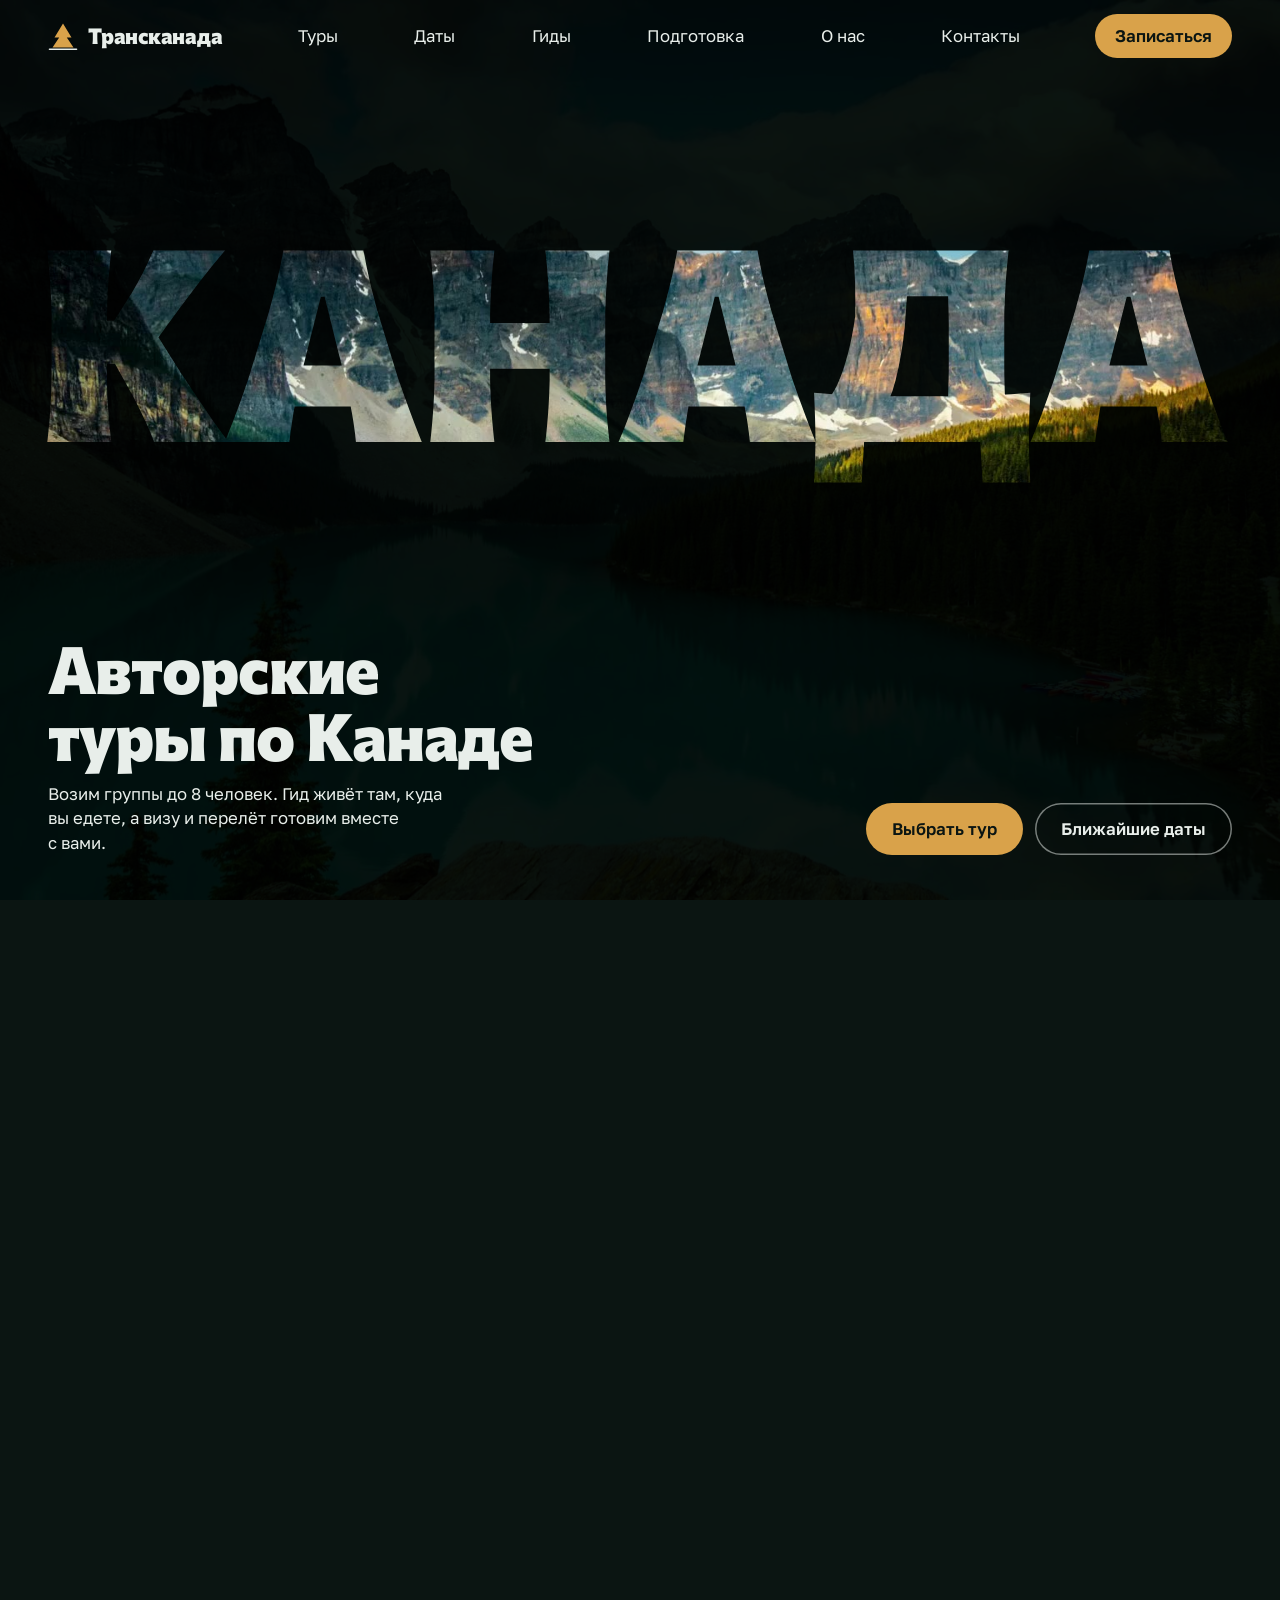
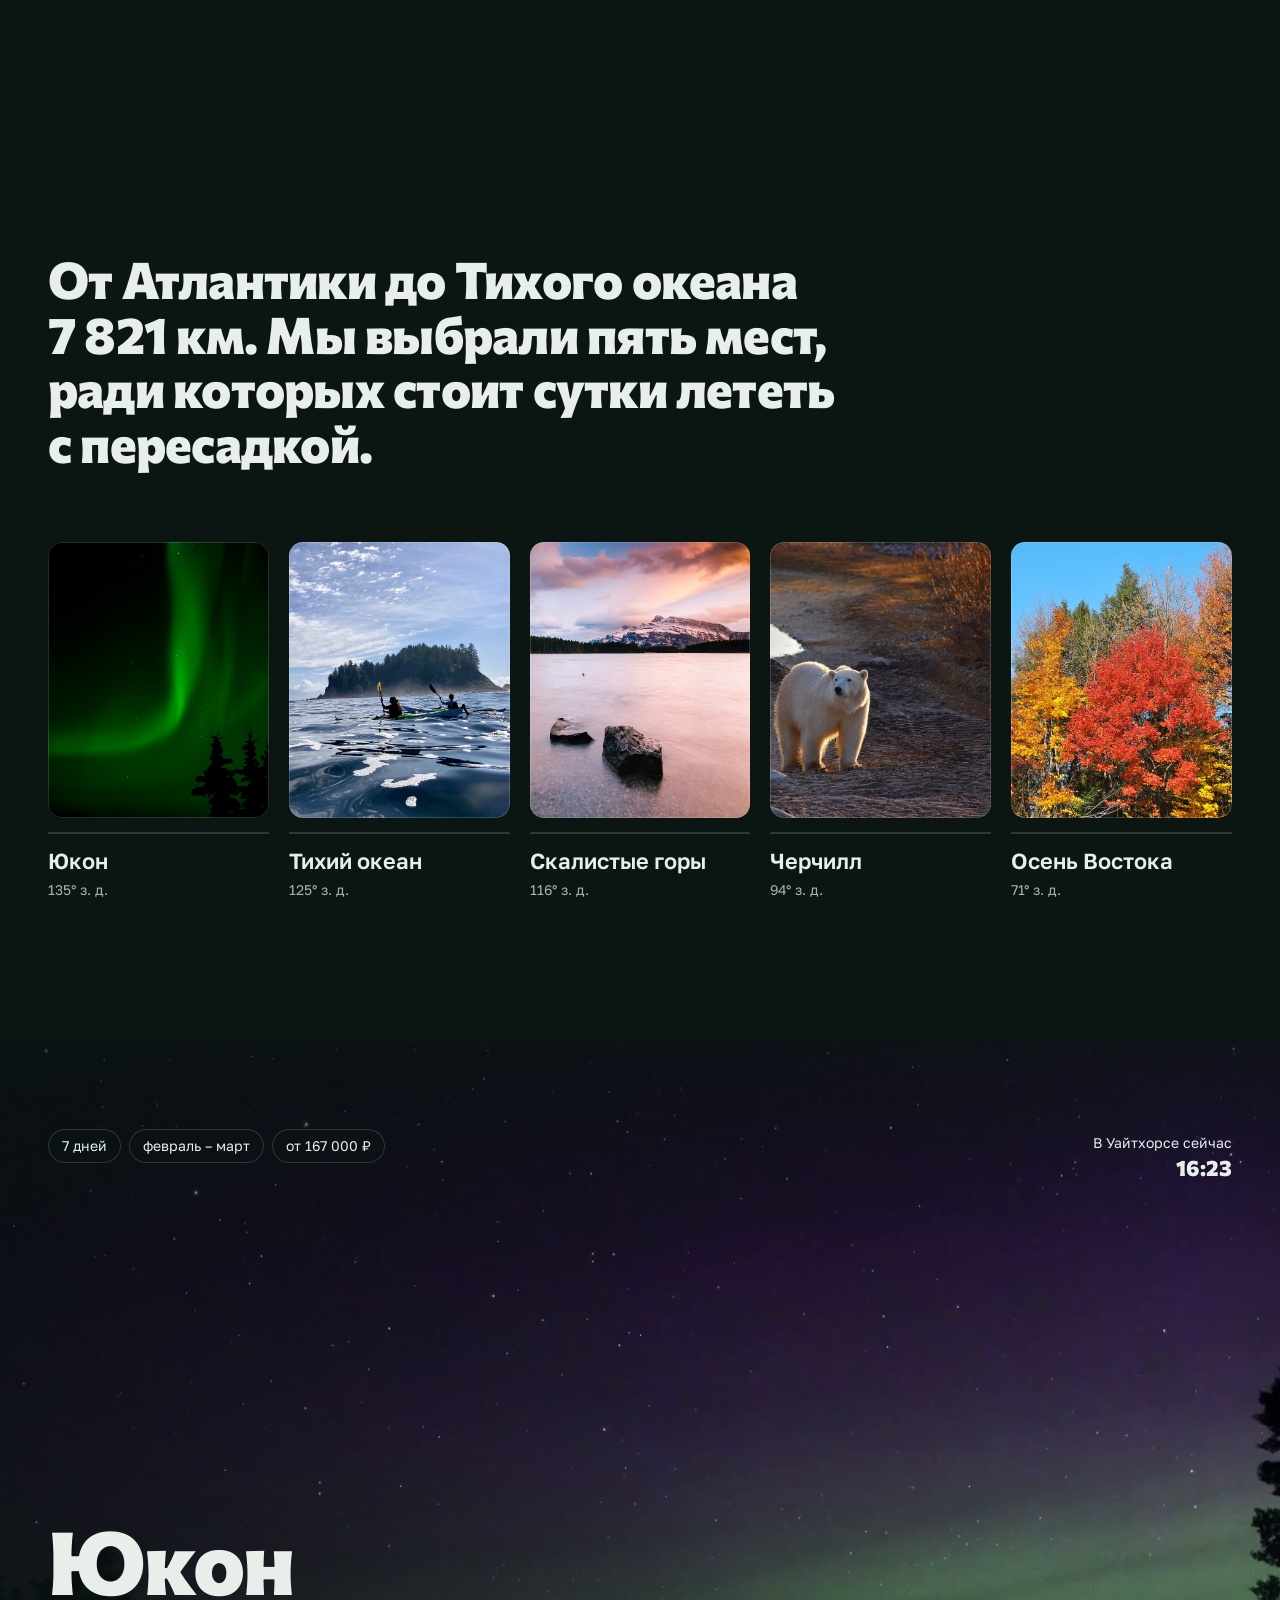
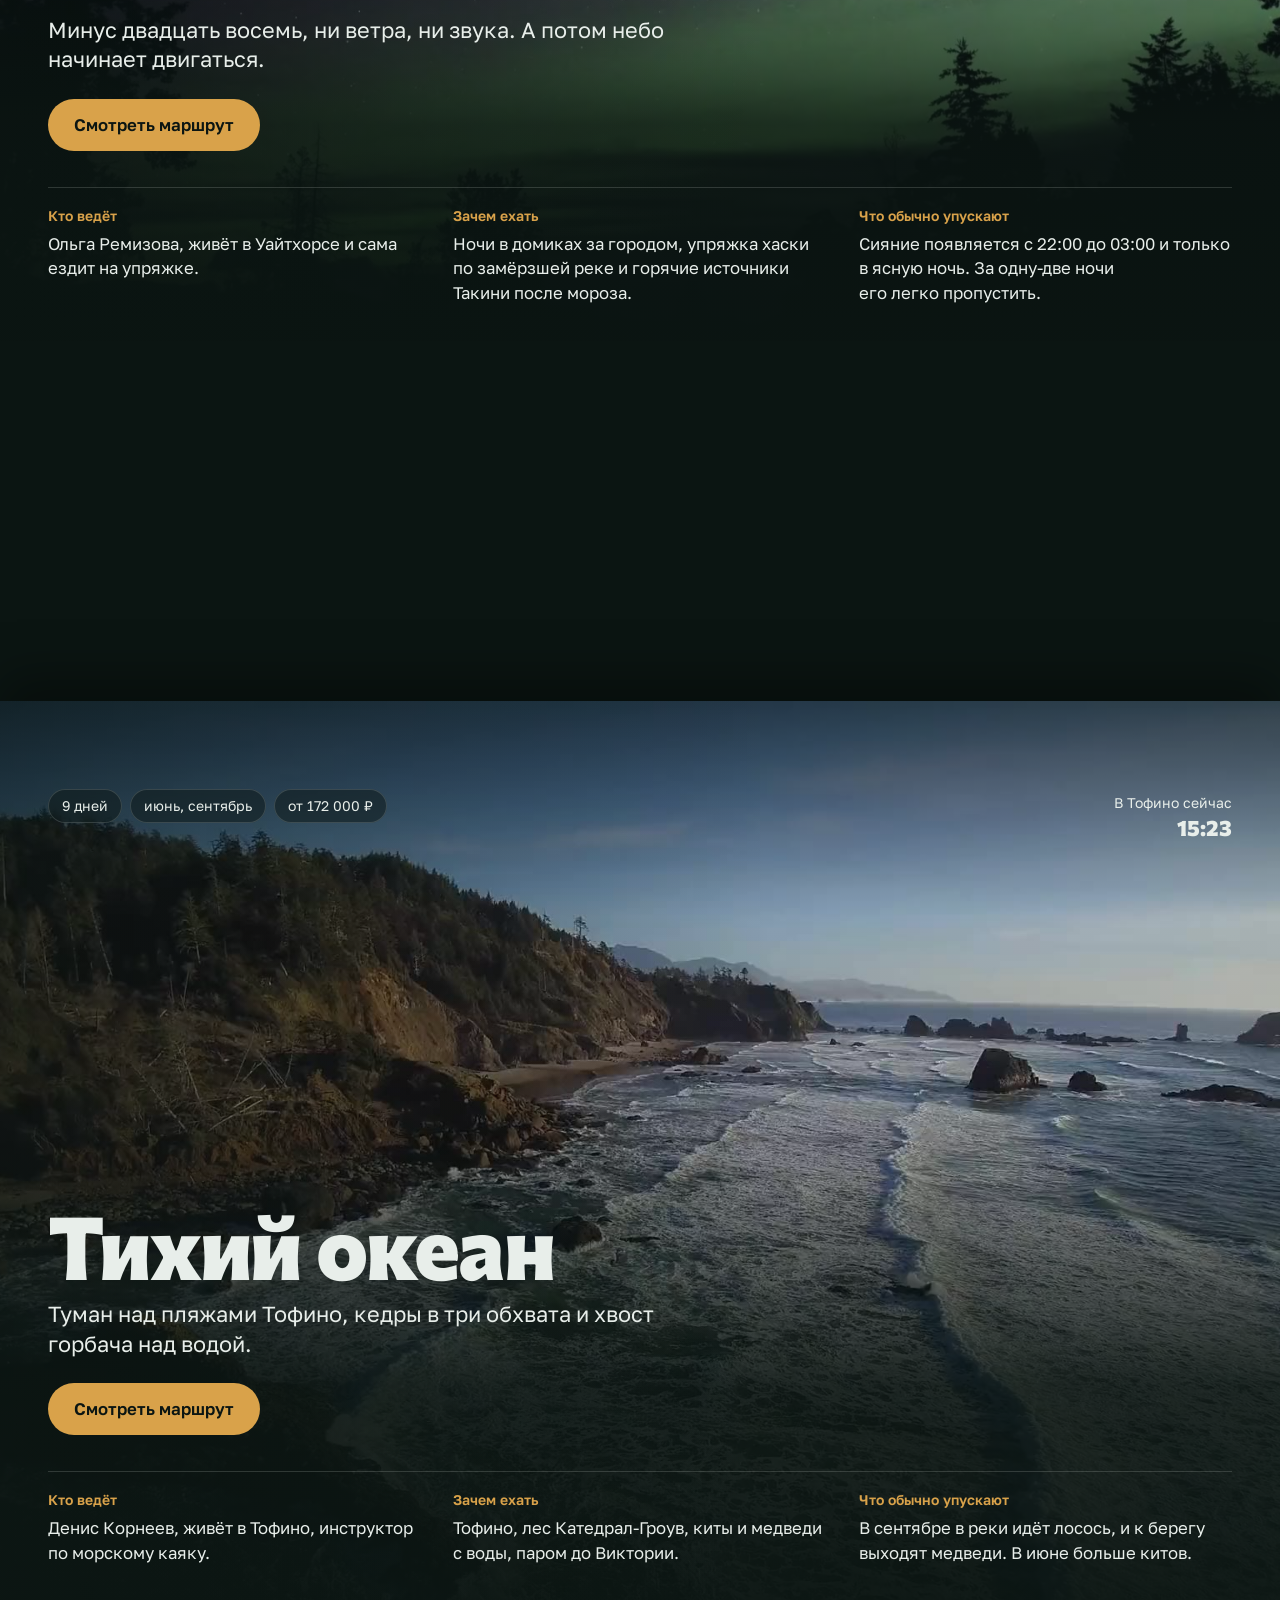
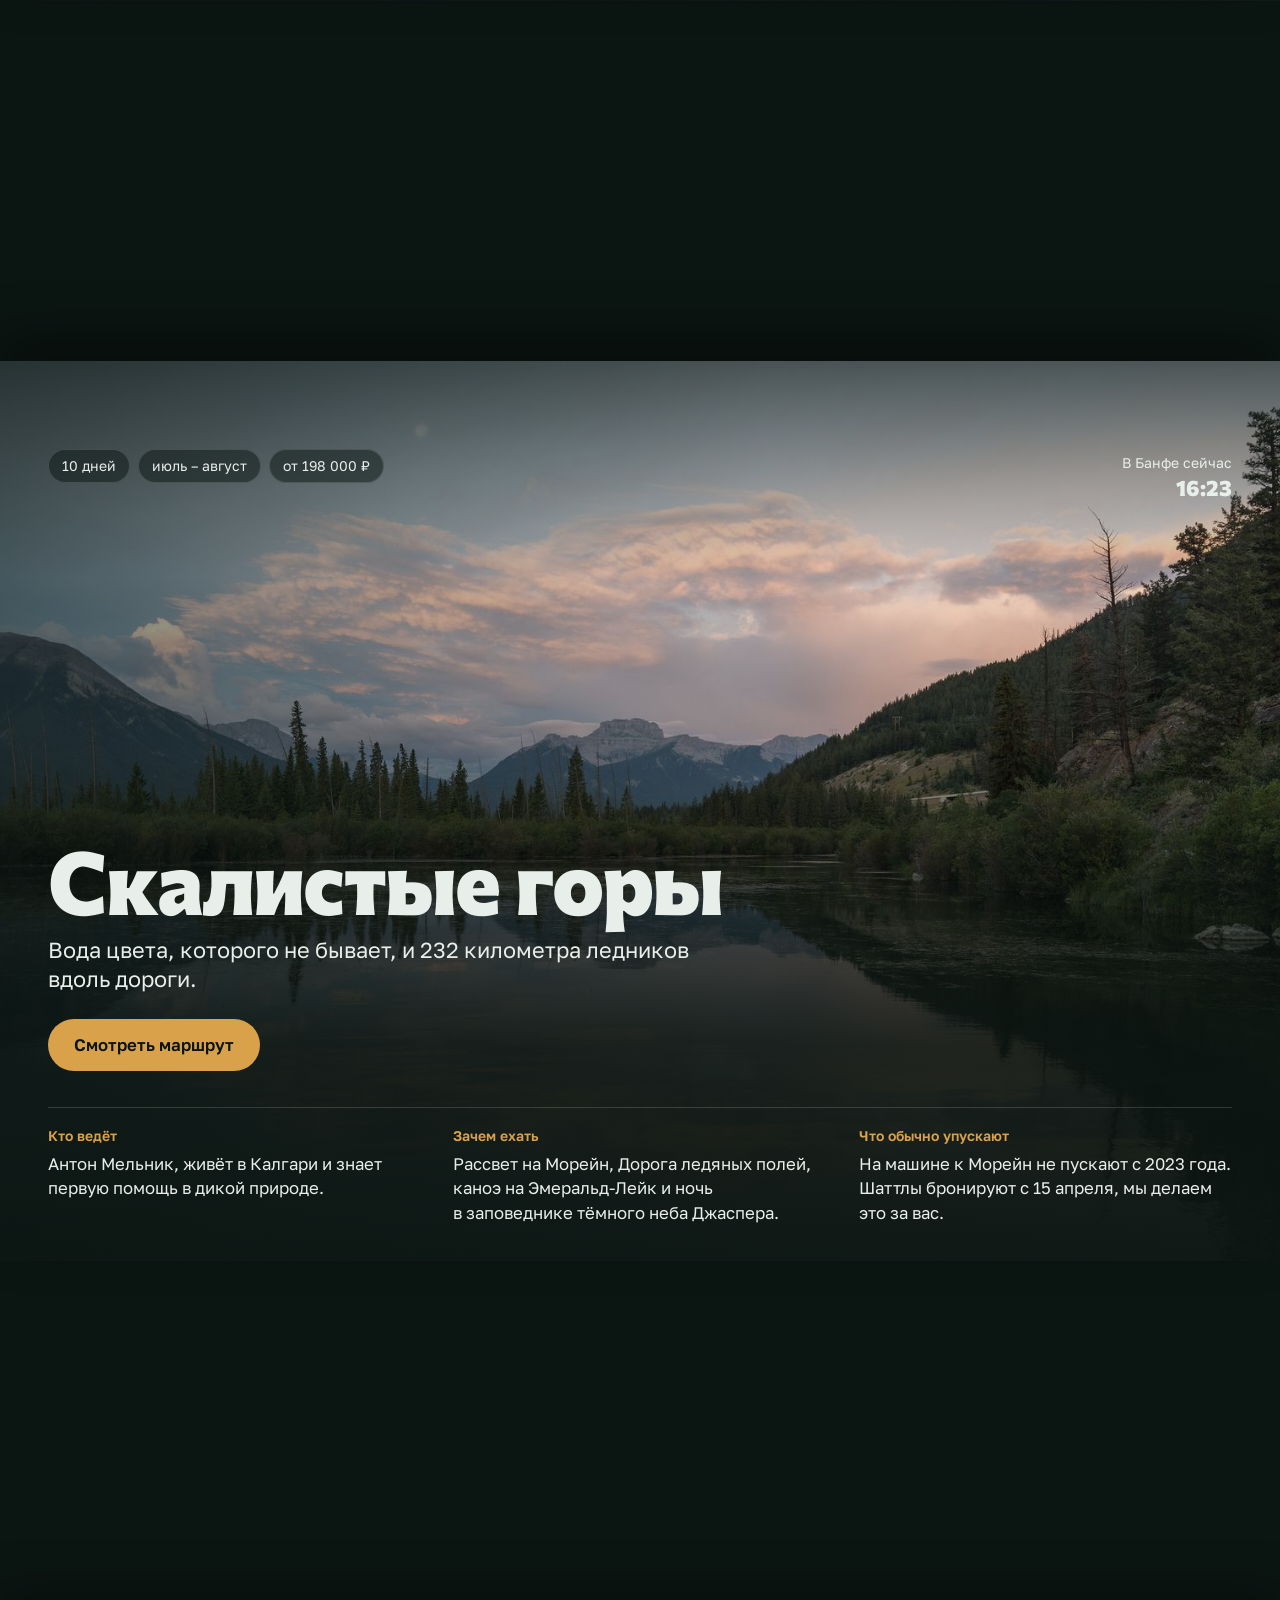
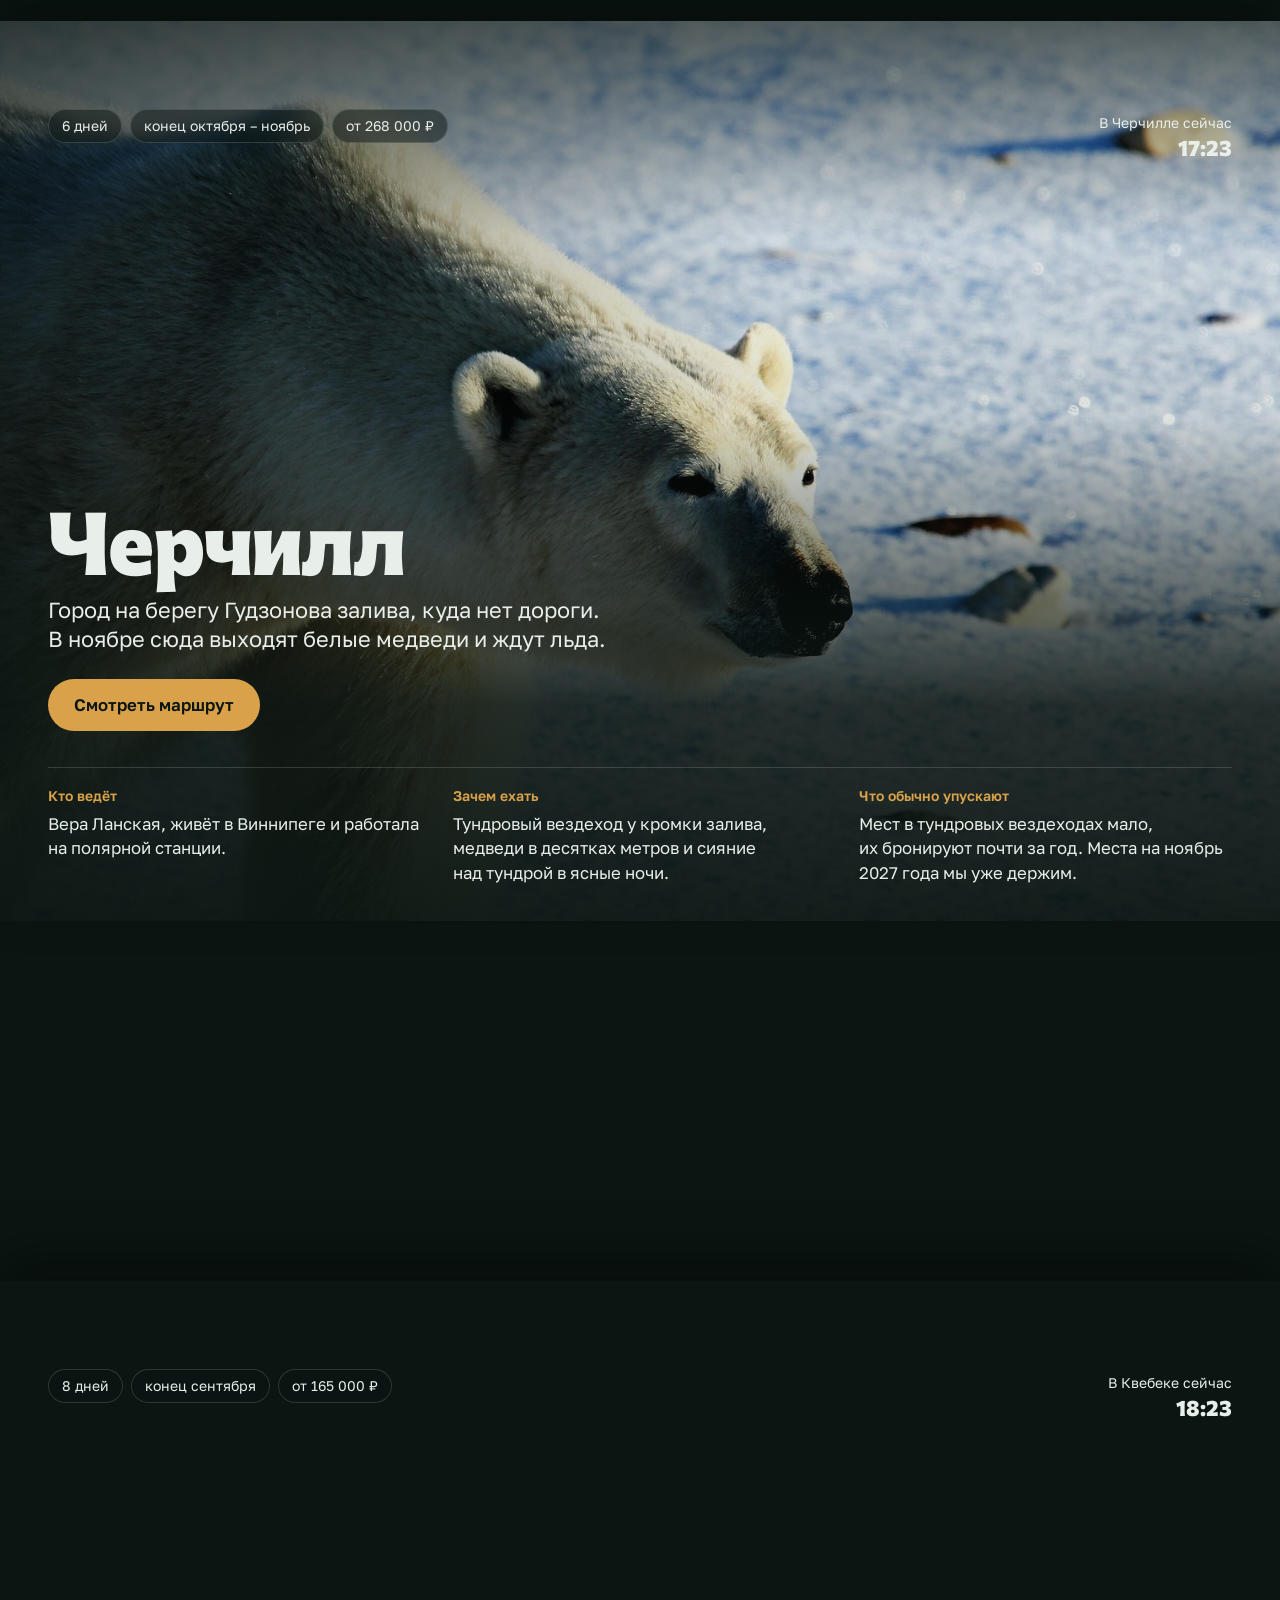
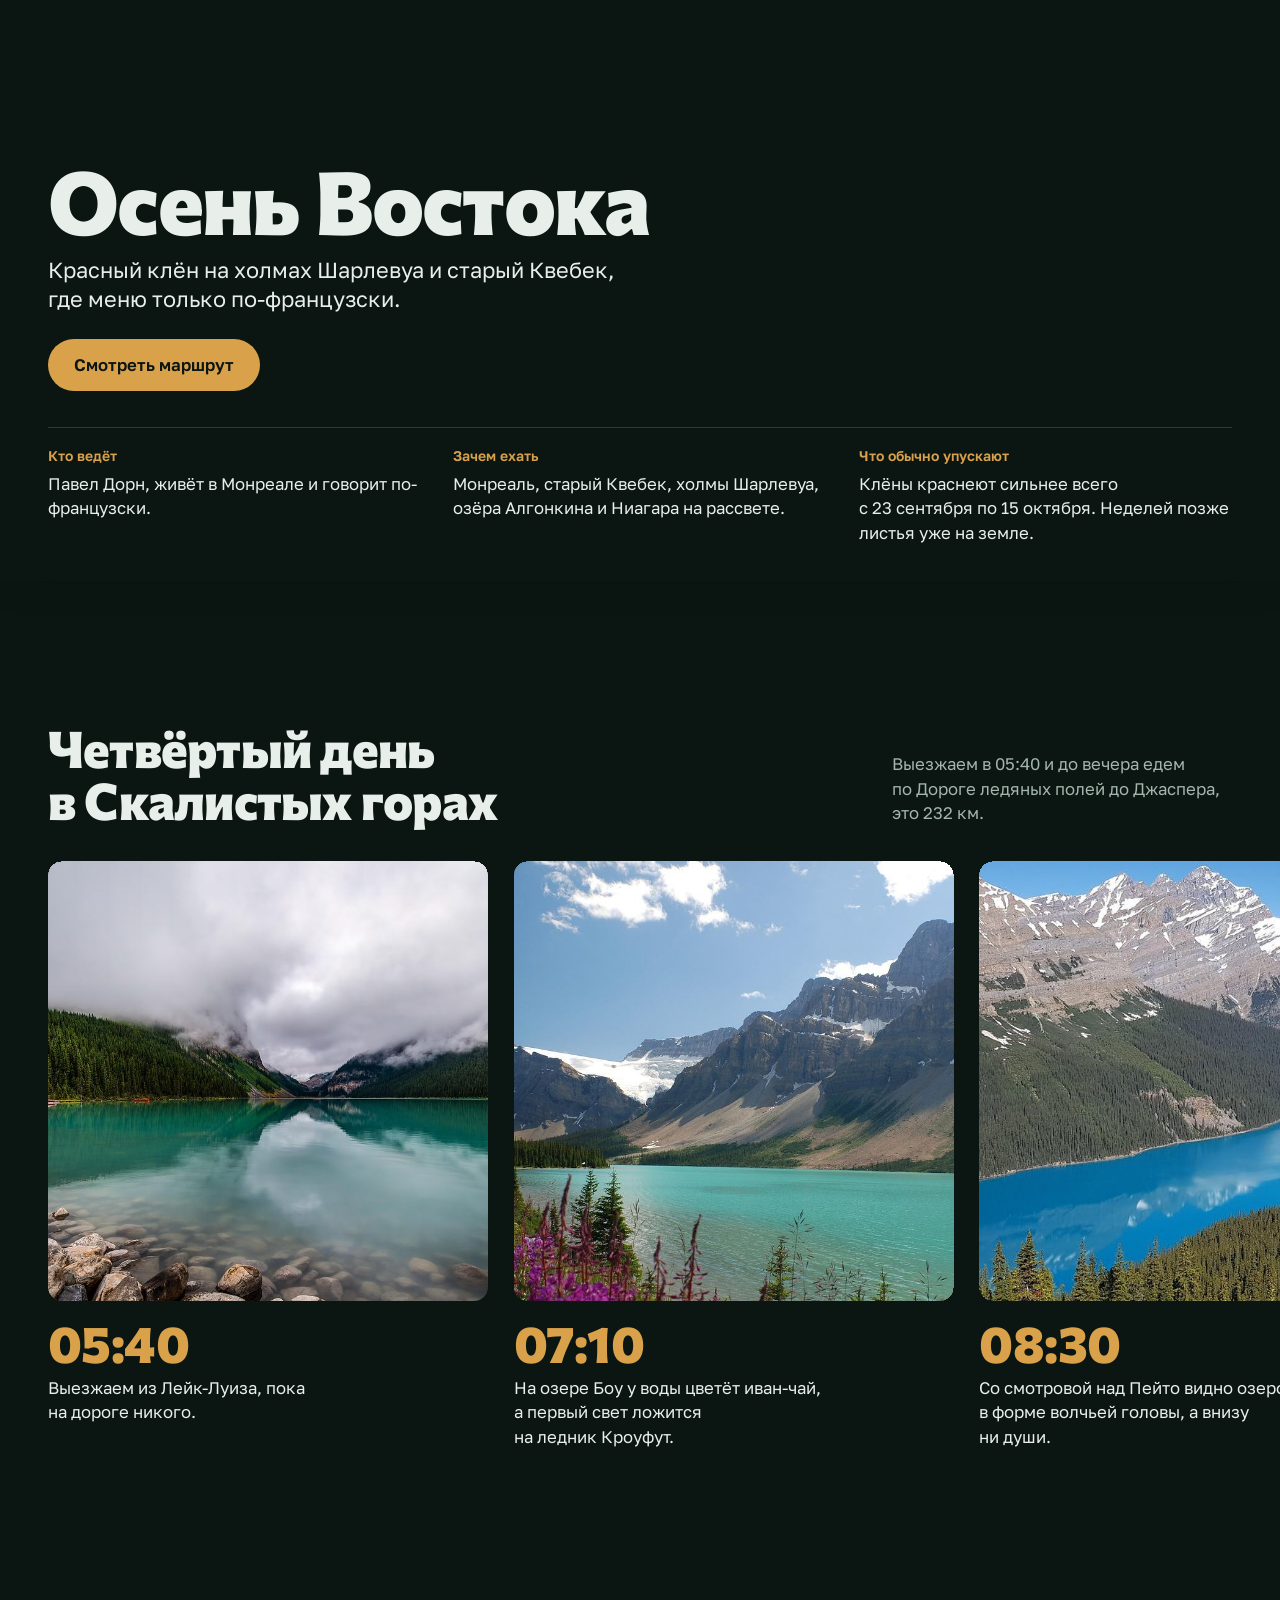
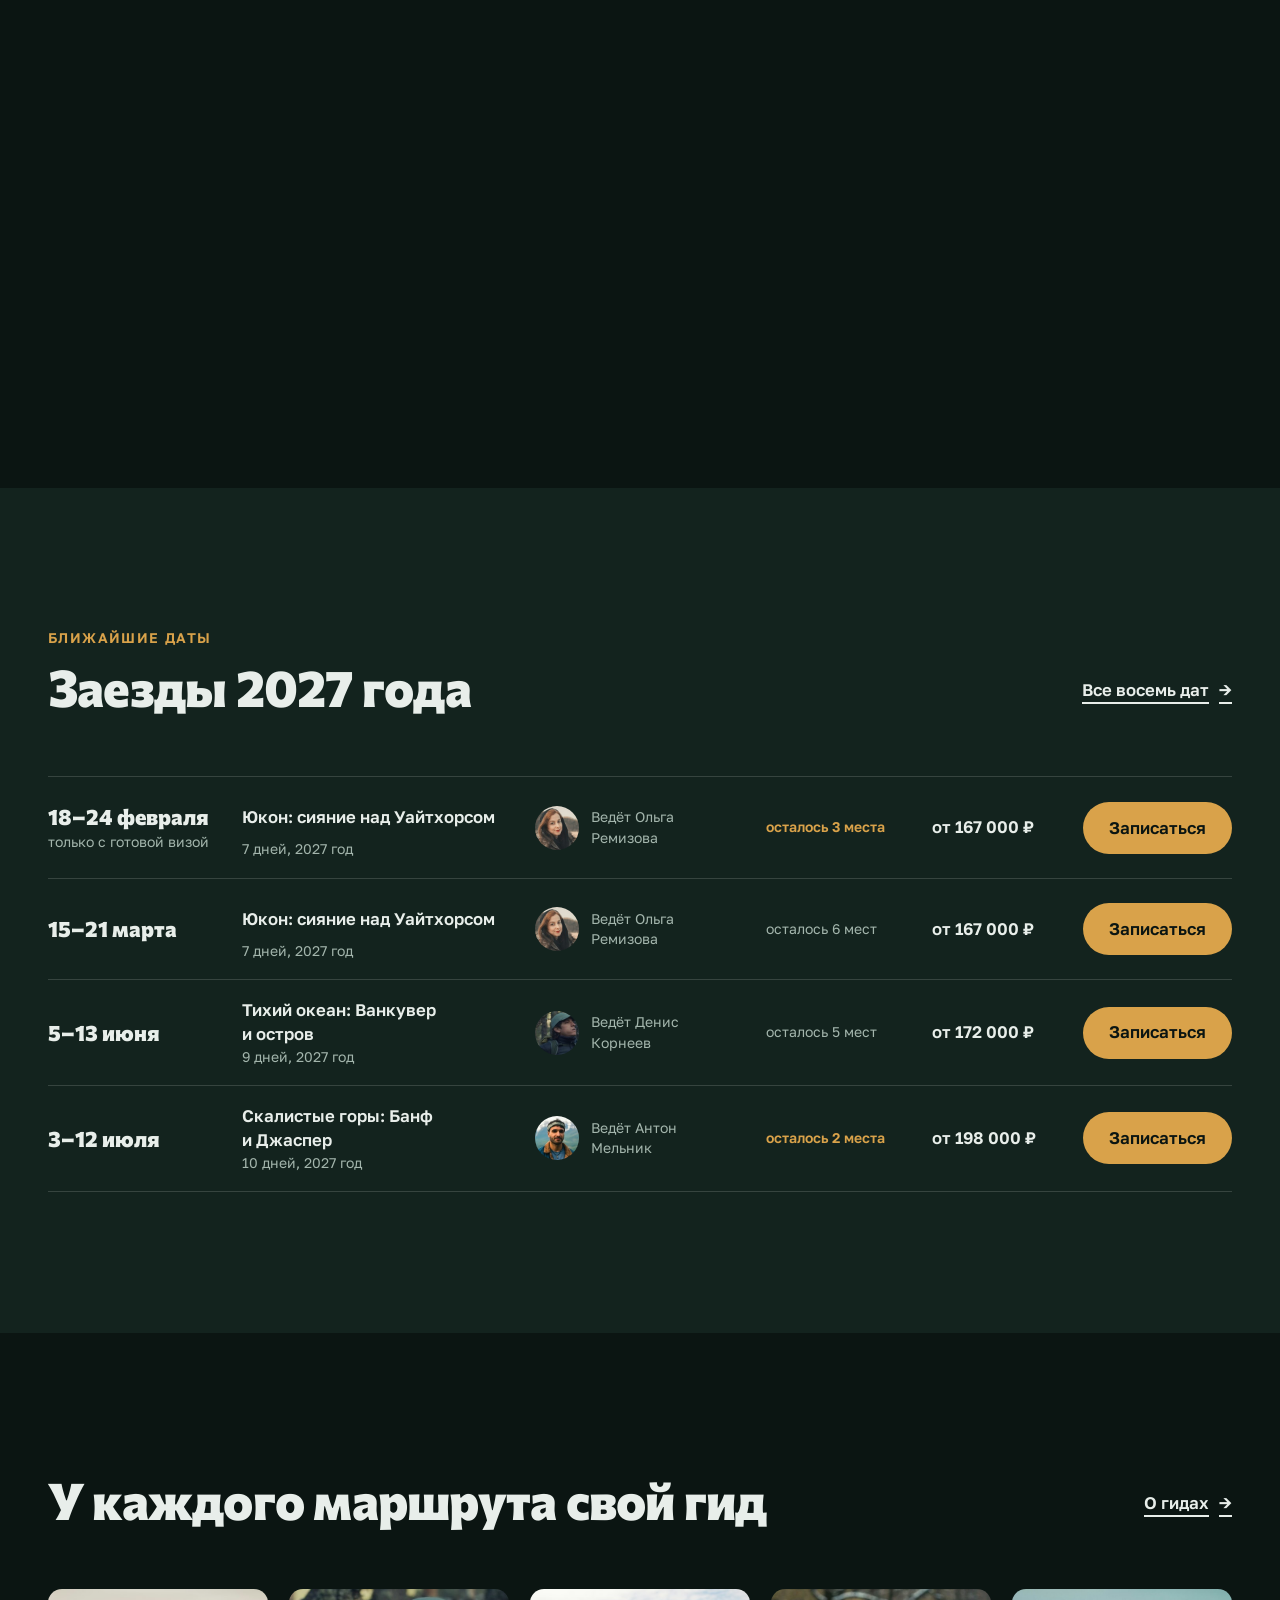
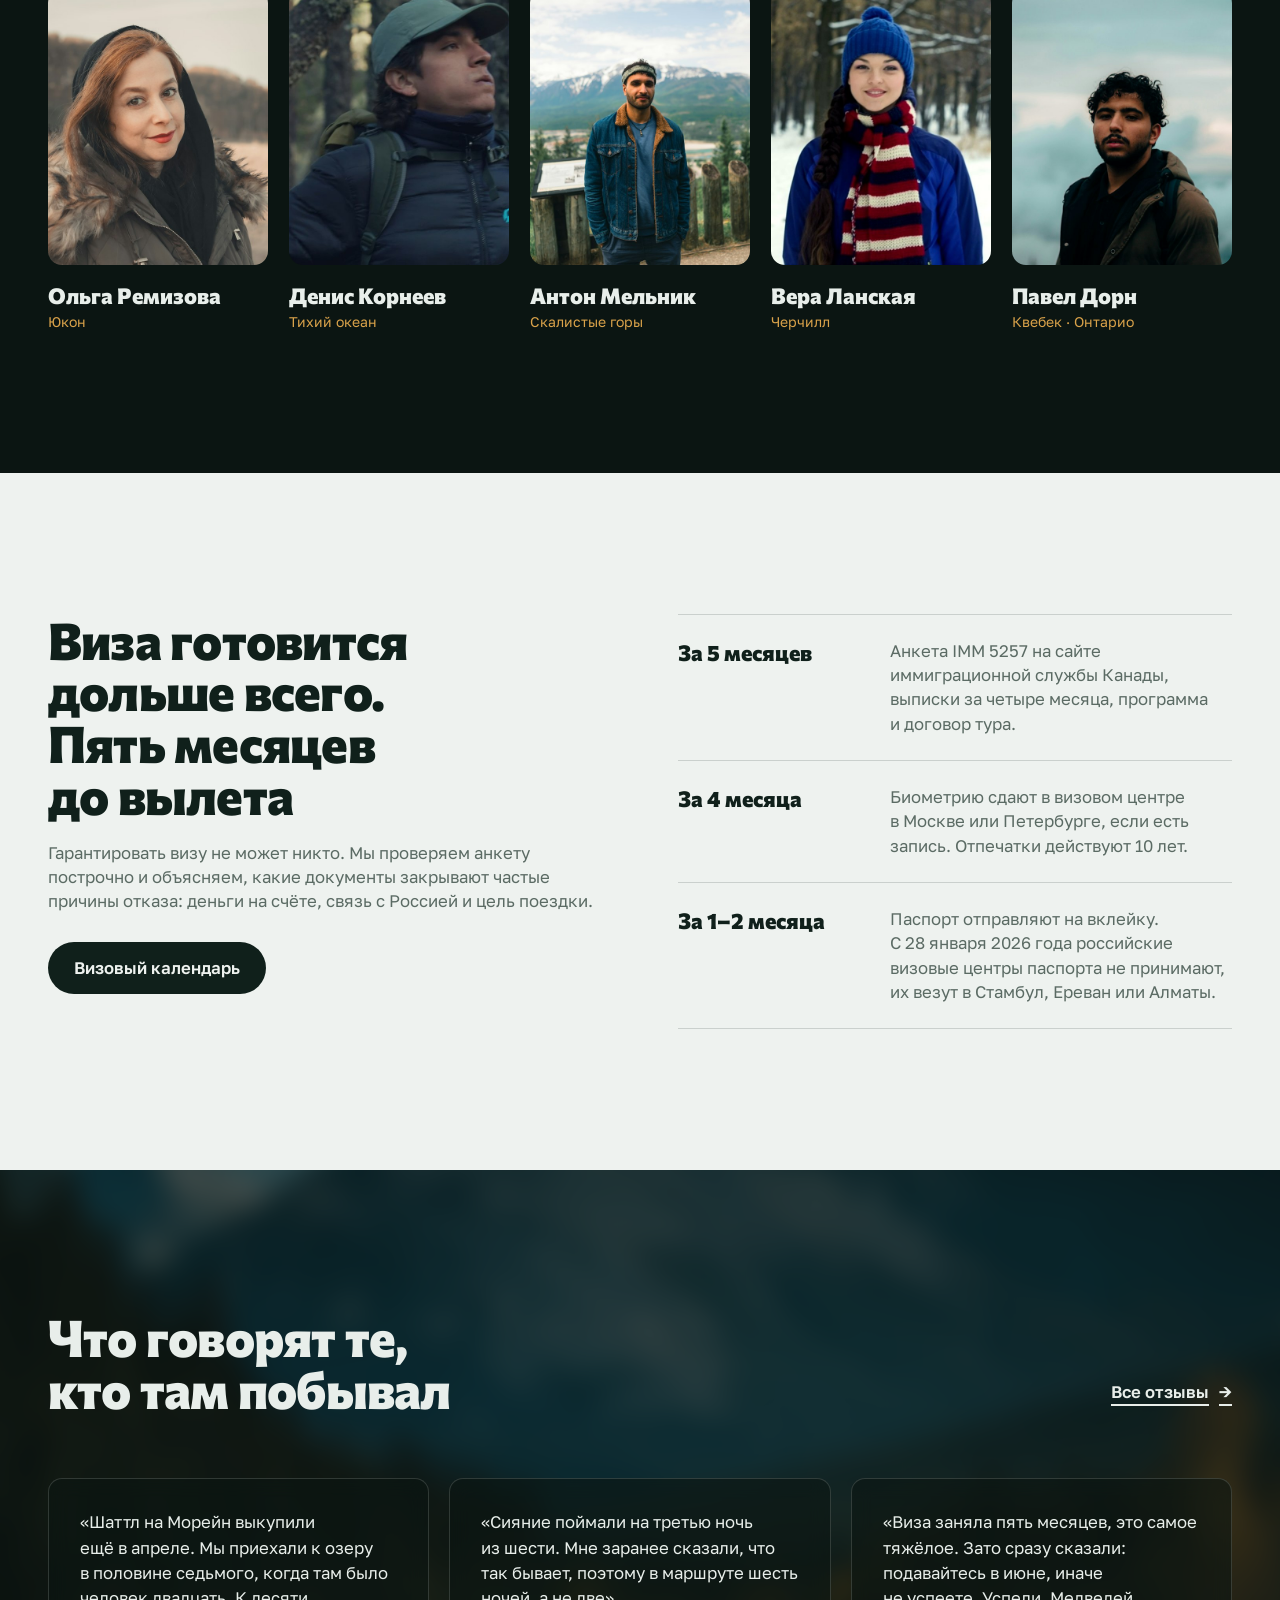
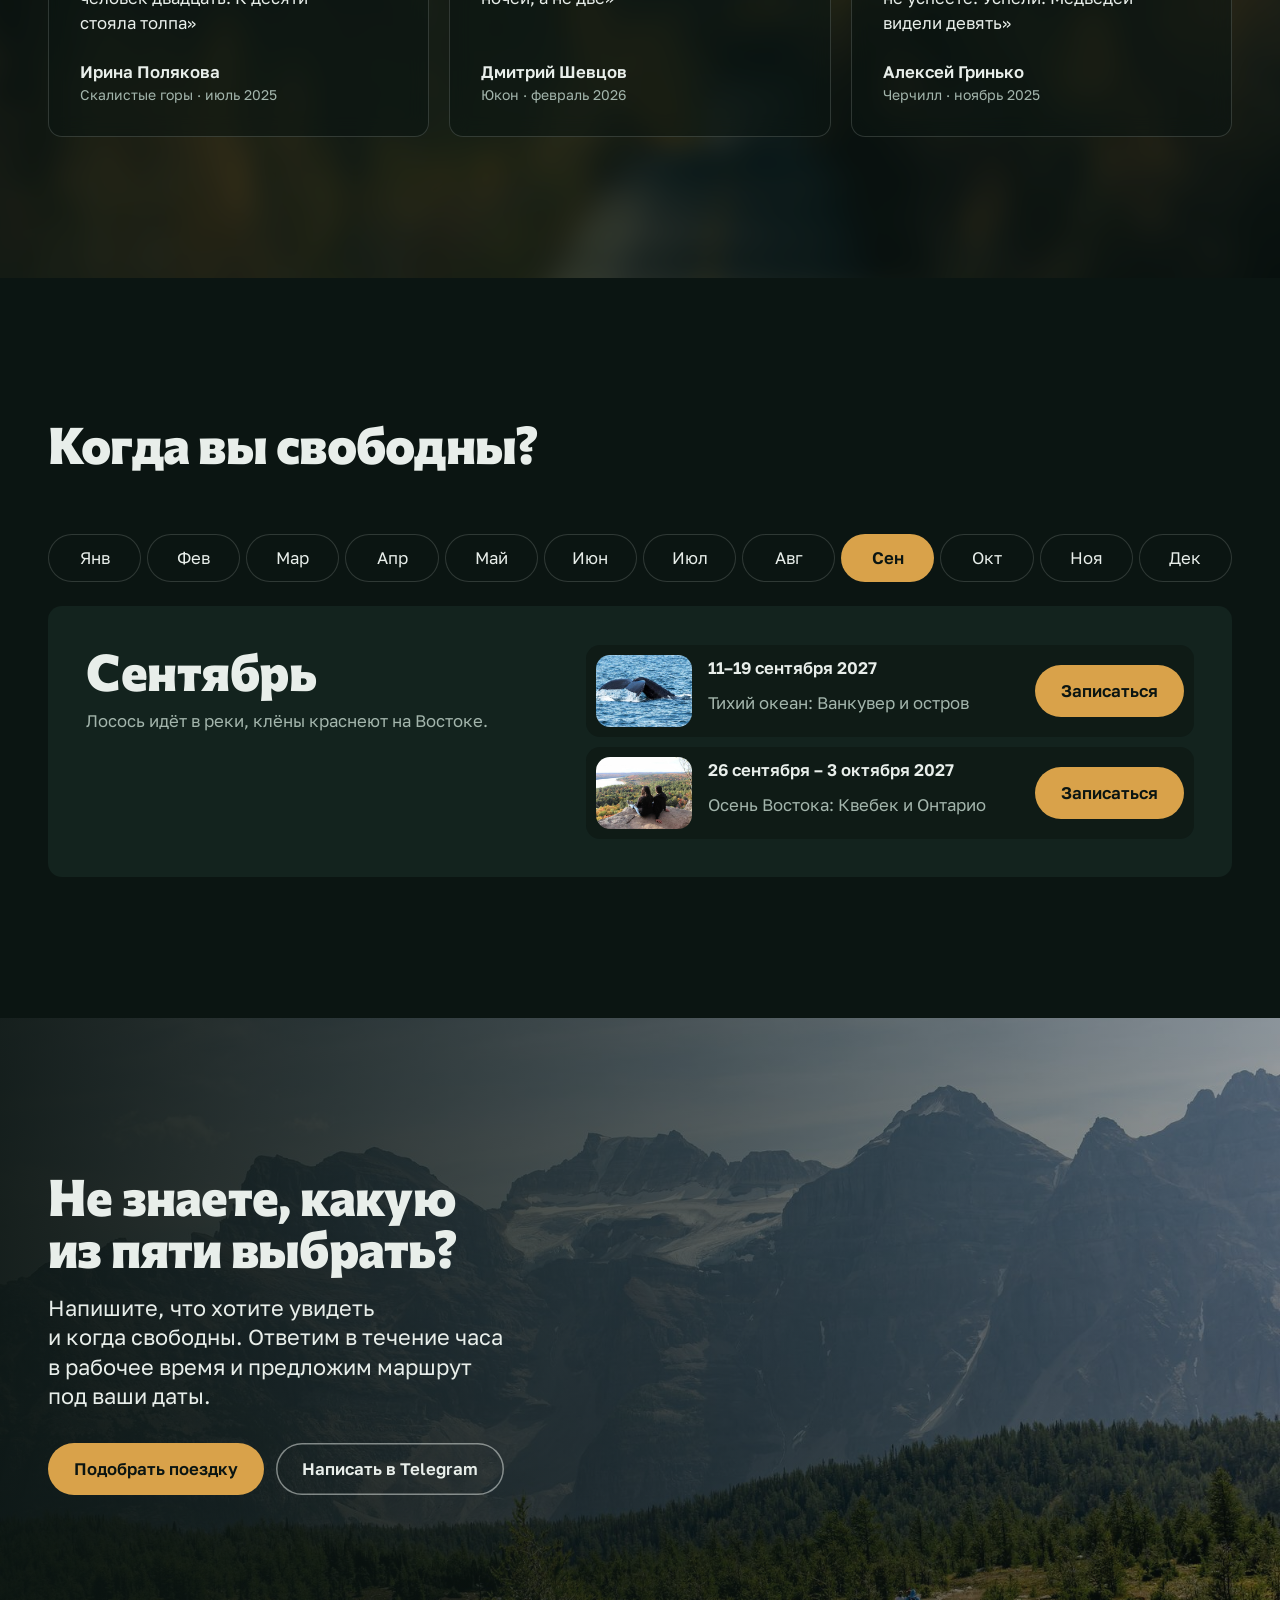
==== commit cc44b362: "Выкладка 15.09.2026 20:08 Co-Authored-By: Claude Opus 5 <noreply@anthropic.com>" ====
--- a/index.html
+++ b/index.html
@@ -13,7 +13,7 @@
 <meta property="og:description" content="Пять маршрутов по Канаде в группах до 8 человек: Юкон, Тихий океан, Скалистые горы, Черчилл и осень Востока. Гид живёт в регионе, визу готовим вместе.">
 <meta property="og:image" content="https://artemkaaaaa3-sketch.github.io/transkanada/img/rockies-moraine.jpg">
 <link rel="icon" href="data:image/svg+xml,%3Csvg xmlns='http://www.w3.org/2000/svg' viewBox='0 0 32 32'%3E%3Crect width='32' height='32' rx='7' fill='%230B1512'/%3E%3Cpath d='M16 5 23 17h-4l5.5 9h-17L13 17H9z' fill='%23D9A24A'/%3E%3C/svg%3E">
-<link rel="stylesheet" href="css/site.css?v=0b870d35">
+<link rel="stylesheet" href="css/site.css?v=465f7f84">
 </head>
 <body>
 <a class="skip" href="#main">К&nbsp;содержанию</a>
@@ -51,13 +51,14 @@
   <div class="wrap">
     
     <p class="intro__big">От&nbsp;Атлантики до&nbsp;Тихого океана 7&nbsp;821&nbsp;км. Мы&nbsp;выбрали пять мест, ради которых стоит сутки лететь с&nbsp;пересадкой.</p>
-    <ul class="intro__list"><li><a href="#d-yukon"><span class="intro__name">Юкон</span><span class="intro__lon">135° з.&nbsp;д.</span></a></li><li><a href="#d-pacific"><span class="intro__name">Тихий океан</span><span class="intro__lon">125° з.&nbsp;д.</span></a></li><li><a href="#d-rockies"><span class="intro__name">Скалистые горы</span><span class="intro__lon">116° з.&nbsp;д.</span></a></li><li><a href="#d-churchill"><span class="intro__name">Черчилл</span><span class="intro__lon">94° з.&nbsp;д.</span></a></li><li><a href="#d-east"><span class="intro__name">Осень Востока</span><span class="intro__lon">71° з.&nbsp;д.</span></a></li></ul>
+    <ul class="intro__list"><li><a href="#d-yukon"><span class="intro__pic rv"><img src="img/intro-yukon.jpg?v=3445735c" srcset="img/intro-yukon-sm.jpg?v=b764e4dc 720w, img/intro-yukon.jpg?v=3445735c 960w" sizes="(max-width: 900px) 46vw, 18vw" alt="" width="960" height="1200" loading="lazy" decoding="async"></span><span class="intro__line"></span><span class="intro__txt"><span class="intro__name">Юкон</span><span class="intro__lon">135° з.&nbsp;д.</span></span></a></li><li><a href="#d-pacific"><span class="intro__pic rv"><img src="img/intro-pacific.jpg?v=65938a4d" srcset="img/intro-pacific-sm.jpg?v=612ac948 720w, img/intro-pacific.jpg?v=65938a4d 960w" sizes="(max-width: 900px) 46vw, 18vw" alt="" width="960" height="1200" loading="lazy" decoding="async"></span><span class="intro__line"></span><span class="intro__txt"><span class="intro__name">Тихий океан</span><span class="intro__lon">125° з.&nbsp;д.</span></span></a></li><li><a href="#d-rockies"><span class="intro__pic rv"><img src="img/intro-rockies.jpg?v=565420d8" srcset="img/intro-rockies-sm.jpg?v=ade89d55 720w, img/intro-rockies.jpg?v=565420d8 960w" sizes="(max-width: 900px) 46vw, 18vw" alt="" width="960" height="1200" loading="lazy" decoding="async"></span><span class="intro__line"></span><span class="intro__txt"><span class="intro__name">Скалистые горы</span><span class="intro__lon">116° з.&nbsp;д.</span></span></a></li><li><a href="#d-churchill"><span class="intro__pic rv"><img src="img/intro-churchill.jpg?v=f5b08717" srcset="img/intro-churchill-sm.jpg?v=636a3a4b 720w, img/intro-churchill.jpg?v=f5b08717 960w" sizes="(max-width: 900px) 46vw, 18vw" alt="" width="960" height="1200" loading="lazy" decoding="async"></span><span class="intro__line"></span><span class="intro__txt"><span class="intro__name">Черчилл</span><span class="intro__lon">94° з.&nbsp;д.</span></span></a></li><li><a href="#d-east"><span class="intro__pic rv"><img src="img/intro-east.jpg?v=96bfdd7b" srcset="img/intro-east-sm.jpg?v=da4886ee 720w, img/intro-east.jpg?v=96bfdd7b 960w" sizes="(max-width: 900px) 46vw, 18vw" alt="" width="960" height="1200" loading="lazy" decoding="async"></span><span class="intro__line"></span><span class="intro__txt"><span class="intro__name">Осень Востока</span><span class="intro__lon">71° з.&nbsp;д.</span></span></a></li></ul>
   </div>
 </section>
 
 <div class="dests" id="dests">
 <section class="dest" id="d-yukon" data-tz="America/Whitehorse" aria-labelledby="d-yukon-t">
   <div class="dest__media"><video muted loop playsinline preload="none" poster="img/yukon-aurora-forest-poster.jpg?v=6f14370a" data-src="video/yukon-aurora-forest.mp4?v=06aeedfa" aria-hidden="true"></video></div>
+  <div class="dest__veil" aria-hidden="true"></div>
   <div class="dest__in wrap">
     <div class="dest__top">
       <ul class="tags"><li>7&nbsp;дней</li><li>февраль&nbsp;– март</li><li>от&nbsp;167&nbsp;000&nbsp;₽</li></ul>
@@ -74,6 +75,7 @@
   </div>
 </section><section class="dest" id="d-pacific" data-tz="America/Vancouver" aria-labelledby="d-pacific-t">
   <div class="dest__media"><video muted loop playsinline preload="none" poster="img/pacific-coast-poster.jpg?v=1afba342" data-src="video/pacific-coast.mp4?v=902f0778" data-desktop-only aria-hidden="true"></video></div>
+  <div class="dest__veil" aria-hidden="true"></div>
   <div class="dest__in wrap">
     <div class="dest__top">
       <ul class="tags"><li>9&nbsp;дней</li><li>июнь, сентябрь</li><li>от&nbsp;172&nbsp;000&nbsp;₽</li></ul>
@@ -90,6 +92,7 @@
   </div>
 </section><section class="dest" id="d-rockies" data-tz="America/Edmonton" aria-labelledby="d-rockies-t">
   <div class="dest__media"><img src="img/rockies-vermilion-sunset.jpg?v=df117518" srcset="img/rockies-vermilion-sunset-sm.jpg?v=e30110ce 720w, img/rockies-vermilion-sunset-md.jpg?v=9c34a956 1600w, img/rockies-vermilion-sunset.jpg?v=df117518 2560w" sizes="(orientation: portrait) 1280px, 100vw" alt="Закат над первым озером Вермилион и горой Бурже" width="2560" height="1707" loading="lazy" decoding="async"></div>
+  <div class="dest__veil" aria-hidden="true"></div>
   <div class="dest__in wrap">
     <div class="dest__top">
       <ul class="tags"><li>10&nbsp;дней</li><li>июль&nbsp;– август</li><li>от&nbsp;198&nbsp;000&nbsp;₽</li></ul>
@@ -105,7 +108,8 @@
     </div>
   </div>
 </section><section class="dest" id="d-churchill" data-tz="America/Winnipeg" aria-labelledby="d-churchill-t">
-  <div class="dest__media"><img src="img/churchill-bear-rocks.jpg?v=7d51c548" srcset="img/churchill-bear-rocks-sm.jpg?v=792ef3ac 720w, img/churchill-bear-rocks-md.jpg?v=566886cd 1600w, img/churchill-bear-rocks.jpg?v=7d51c548 2560w" sizes="(orientation: portrait) 1280px, 100vw" alt="Белый медведь на каменистой тундре у Черчилла" width="2560" height="1707" loading="lazy" decoding="async"></div>
+  <div class="dest__media"><img src="img/churchill-bear-closeup.jpg?v=b3a27121" srcset="img/churchill-bear-closeup-sm.jpg?v=06298089 720w, img/churchill-bear-closeup-md.jpg?v=e3f433fb 1600w, img/churchill-bear-closeup.jpg?v=b3a27121 2560w" sizes="(orientation: portrait) 1280px, 100vw" alt="Белый медведь на снегу у Черчилла, крупно" width="2560" height="1707" loading="lazy" decoding="async" style="object-position:72% 45%"></div>
+  <div class="dest__veil" aria-hidden="true"></div>
   <div class="dest__in wrap">
     <div class="dest__top">
       <ul class="tags"><li>6&nbsp;дней</li><li>конец октября&nbsp;– ноябрь</li><li>от&nbsp;268&nbsp;000&nbsp;₽</li></ul>
@@ -122,6 +126,7 @@
   </div>
 </section><section class="dest" id="d-east" data-tz="America/Toronto" aria-labelledby="d-east-t">
   <div class="dest__media"><img src="img/east-tremblant-hills.jpg?v=e922072e" srcset="img/east-tremblant-hills-sm.jpg?v=03f9f28f 720w, img/east-tremblant-hills-md.jpg?v=bc67ec45 1600w, img/east-tremblant-hills.jpg?v=e922072e 2560w" sizes="(orientation: portrait) 1280px, 100vw" alt="Осенние холмы и озеро в национальном парке Мон-Тремблан" width="2560" height="1707" loading="lazy" decoding="async"></div>
+  <div class="dest__veil" aria-hidden="true"></div>
   <div class="dest__in wrap">
     <div class="dest__top">
       <ul class="tags"><li>8&nbsp;дней</li><li>конец сентября</li><li>от&nbsp;165&nbsp;000&nbsp;₽</li></ul>
@@ -213,7 +218,7 @@
 <section class="sec revs" id="revs">
   <div class="revs__bg" aria-hidden="true"><img src="img/tours-larch-road.jpg?v=9682fd8b" srcset="img/tours-larch-road-sm.jpg?v=e51f1cf4 720w, img/tours-larch-road.jpg?v=9682fd8b 852w" sizes="50vw" alt="" width="852" height="1280" loading="lazy" decoding="async"></div>
   <div class="wrap">
-    <div class="sec__head"><h2 class="h2">Что говорят те, кто вернулся</h2><a class="link-arrow" href="about.html#reviews">Все&nbsp;отзывы</a></div>
+    <div class="sec__head"><h2 class="h2">Что говорят те, кто там&nbsp;побывал</h2><a class="link-arrow" href="about.html#reviews">Все&nbsp;отзывы</a></div>
     <ul class="rcards" tabindex="0" aria-label="Отзывы"><li class="rcard"><blockquote><p>«Шаттл на&nbsp;Морейн выкупили ещё&nbsp;в&nbsp;апреле. Мы&nbsp;приехали к&nbsp;озеру в&nbsp;половине седьмого, когда&nbsp;там&nbsp;было человек двадцать. К&nbsp;десяти стояла&nbsp;толпа»</p></blockquote><div class="rcard__who"><p><b>Ирина Полякова</b><span>Скалистые горы · июль 2025</span></p></div></li><li class="rcard"><blockquote><p>«Сияние поймали на&nbsp;третью ночь из&nbsp;шести. Мне заранее сказали, что так&nbsp;бывает, поэтому в&nbsp;маршруте шесть ночей, а&nbsp;не&nbsp;две»</p></blockquote><div class="rcard__who"><p><b>Дмитрий Шевцов</b><span>Юкон · февраль 2026</span></p></div></li><li class="rcard"><blockquote><p>«Виза заняла пять месяцев, это&nbsp;самое тяжёлое. Зато сразу сказали: подавайтесь в&nbsp;июне, иначе не&nbsp;успеете. Успели. Медведей видели&nbsp;девять»</p></blockquote><div class="rcard__who"><p><b>Алексей Гринько</b><span>Черчилл · ноябрь 2025</span></p></div></li></ul>
   </div>
 </section>
@@ -271,6 +276,6 @@
 <script type="application/json" id="siteData">{"tours": [{"id": "yukon", "name": "Юкон: сияние над Уайтхорсом", "short": "Юкон", "url": "yukon.html", "guide": "olga", "img": "img/yukon-aurora-hills-sm.jpg?v=ab0915cd"}, {"id": "pacific", "name": "Тихий океан: Ванкувер и остров", "short": "Тихий океан", "url": "pacific.html", "guide": "denis", "img": "img/pacific-whale-sm.jpg?v=2de5a5c5"}, {"id": "rockies", "name": "Скалистые горы: Банф и Джаспер", "short": "Скалистые горы", "url": "rockies.html", "guide": "anton", "img": "img/rockies-red-canoe-sm.jpg?v=2f1cbc4d"}, {"id": "churchill", "name": "Черчилл: белые медведи", "short": "Черчилл", "url": "churchill.html", "guide": "vera", "img": "img/churchill-bear-sm.jpg?v=c03cec2d"}, {"id": "east", "name": "Осень Востока: Квебек и Онтарио", "short": "Осень Востока", "url": "east.html", "guide": "pavel", "img": "img/east-lookout-sm.jpg?v=514ce690"}], "guides": {"olga": {"name": "Ольга Ремизова", "face": "img/gface-olga.jpg?v=090b1ecd"}, "denis": {"name": "Денис Корнеев", "face": "img/gface-denis.jpg?v=be133bcd"}, "anton": {"name": "Антон Мельник", "face": "img/gface-anton.jpg?v=ec9416df"}, "vera": {"name": "Вера Ланская", "face": "img/gface-vera.jpg?v=0e6f8de6"}, "pavel": {"name": "Павел Дорн", "face": "img/gface-pavel.jpg?v=e9899c7d"}}, "dates": [{"id": "yukon-0218", "tour": "yukon", "when": "18–24 февраля 2027", "months": [1]}, {"id": "yukon-0315", "tour": "yukon", "when": "15–21 марта 2027", "months": [2]}, {"id": "pacific-0605", "tour": "pacific", "when": "5–13 июня 2027", "months": [5]}, {"id": "rockies-0703", "tour": "rockies", "when": "3–12 июля 2027", "months": [6]}, {"id": "rockies-0814", "tour": "rockies", "when": "14–23 августа 2027", "months": [7]}, {"id": "pacific-0911", "tour": "pacific", "when": "11–19 сентября 2027", "months": [8]}, {"id": "east-0926", "tour": "east", "when": "26 сентября – 3 октября 2027", "months": [8, 9]}, {"id": "churchill-1102", "tour": "churchill", "when": "2–7 ноября 2027", "months": [10]}], "months": [{"name": "Январь", "note": "Самые длинные ночи и самые сильные морозы на Юконе.", "empty": "Групп в январе нет: при минус сорока ночные выезды отменяют через раз. Ближайший заезд — 18 февраля, Юкон."}, {"name": "Февраль", "note": "Лучшее время для сияния: длинные ночи и ясное небо над Юконом.", "empty": ""}, {"name": "Март", "note": "Последние недели сияния и упряжки по плотному снегу.", "empty": ""}, {"name": "Апрель", "note": "Межсезон: в горах тает, к озёрам не проехать.", "empty": "В апреле групп нет. Если свободны только сейчас, у Тофино идут серые киты: соберём частную поездку на остров Ванкувер."}, {"name": "Май", "note": "Горные озёра ещё подо льдом.", "empty": "Групп нет: сезон на острове Ванкувер мы начинаем в июне. Ближайший заезд — 5 июня, Тихий океан."}, {"name": "Июнь", "note": "Горбачи у острова Ванкувер и долгие светлые вечера.", "empty": ""}, {"name": "Июль", "note": "Озёра Скалистых гор оттаяли, тропы открыты.", "empty": ""}, {"name": "Август", "note": "Тёплые дни в горах и звёзды над Джаспером.", "empty": ""}, {"name": "Сентябрь", "note": "Лосось идёт в реки, клёны краснеют на Востоке.", "empty": ""}, {"name": "Октябрь", "note": "Пик цвета в Квебеке до середины месяца.", "empty": ""}, {"name": "Ноябрь", "note": "Белые медведи ждут льда у Гудзонова залива.", "empty": ""}, {"name": "Декабрь", "note": "Короткий день и праздничные цены на билеты.", "empty": "В декабре групп нет: перелёт на праздники стоит вдвое дороже. Ближайший заезд — 18 февраля, Юкон."}]}</script>
 <script src="js/gsap.min.js?v=bf3fd8ec"></script>
 <script src="js/ScrollTrigger.min.js?v=5445d0e9"></script>
-<script src="js/site.js?v=79b0a69e"></script>
+<script src="js/site.js?v=d65371a3"></script>
 </body>
 </html>
--- a/css/site.css
+++ b/css/site.css
@@ -5,6 +5,9 @@
 
 @font-face{font-family:"Commissioner";src:url("../fonts/commissioner.woff2?v=34aa32dc") format("woff2");font-weight:600 900;font-style:normal;font-display:swap}
 @font-face{font-family:"Golos Text";src:url("../fonts/golos-text.woff2?v=51f03b08") format("woff2");font-weight:400 600;font-style:normal;font-display:swap}
+/* š в имени автора фото на странице авторов: отдельный файл на 2 КБ с unicode-range. Браузер берёт его только там, где знак есть,
+   а основной файл Golos не толстеет — пересборка с одним этим знаком раздувала его с 28 до 69 КБ (15 сентября 2026). */
+@font-face{font-family:"Golos Text";src:url("../fonts/golos-text-latin-ext.woff2?v=3bf0ec6b") format("woff2");font-weight:400 600;font-style:normal;font-display:swap;unicode-range:U+0161}
 /* Запасной Arial подогнан по ширине под веб-шрифты (замер 14.09.2026: Golos шире Arial на 7 % по подбору на первых экранах всех страниц,
    Commissioner 800 уже Arial Bold на 3,3 %). Пока файлы грузятся, строки переносятся так же,
    и первый экран не прыгает. */
@@ -144,11 +147,17 @@
 /* ── вступление ── */
 .intro__big{font:800 var(--t-h2)/1.08 var(--display);letter-spacing:-.015em;max-width:26ch;text-wrap:pretty}
 .intro__list{display:grid;grid-template-columns:repeat(5,minmax(0,1fr));gap:12px 20px;margin-top:clamp(40px,6vw,72px)}
-.intro__list a{display:flex;flex-direction:column;gap:6px;min-height:44px;padding-top:18px;border-top:2px solid var(--line);text-decoration:none;transition:border-color .25s var(--ease)}
-.intro__list a:hover{border-color:var(--larch)}
+.intro__list a{display:flex;flex-direction:column;gap:14px;min-height:44px;text-decoration:none}
+.intro__pic{position:relative;display:block;aspect-ratio:4/5;border-radius:var(--r);overflow:hidden;background:var(--spruce)}
+.intro__pic img{display:block;width:100%;height:100%;object-fit:cover;transition:transform .8s var(--ease)}
+.intro__pic::after{content:"";position:absolute;inset:0;border-radius:inherit;box-shadow:inset 0 0 0 1px var(--line);pointer-events:none}
+.intro__line{display:block;height:2px;background:var(--line);transition:background-color .25s var(--ease)}
+.intro__txt{display:flex;flex-direction:column;gap:6px;align-self:flex-start}
+.intro__list a:hover .intro__line{background:var(--larch)}
+.intro__list a:hover .intro__pic img{transform:scale(1.06)}
 .intro__name{font:600 var(--t-lg)/1.2 var(--text)}
 .intro__lon{font-size:var(--t-xs);color:var(--lichen)}
-@media (max-width:900px){.intro__list{grid-template-columns:repeat(2,minmax(0,1fr))}.intro__list>:last-child:nth-child(odd){grid-column:1/-1;width:100%}.intro__list>:last-child:nth-child(odd) a{flex-direction:row;justify-content:space-between;align-items:baseline}}
+@media (max-width:900px){.intro__list{grid-template-columns:repeat(2,minmax(0,1fr))}.intro__list>:last-child:nth-child(odd){grid-column:1/-1;width:100%}.intro__list>:last-child:nth-child(odd) .intro__pic{aspect-ratio:2/1}.intro__list>:last-child:nth-child(odd) .intro__txt{flex-direction:row;align-items:baseline;gap:12px}}
 
 /* ── пять Канад: панели ложатся друг на друга ── */
 .dests{position:relative}
@@ -156,8 +165,14 @@
 .dest+.dest{box-shadow:0 -24px 48px rgba(0,0,0,.35)}
 .dest__media{position:absolute;inset:0;transform-origin:50% 60%}
 .dest__media img,.dest__media video{position:absolute;inset:0;width:100%;height:100%;object-fit:cover}
-.dest__media::after{content:"";position:absolute;inset:0;background:linear-gradient(180deg,rgba(11,21,18,.66) 0%,rgba(11,21,18,.08) 24%,rgba(11,21,18,.12) 44%,rgba(11,21,18,.88) 76%,rgba(11,21,18,.96) 100%)}
-.dest__in{position:relative;height:100%;display:flex;flex-direction:column;justify-content:space-between;padding-top:calc(var(--head-h) + 16px);padding-bottom:clamp(22px,4svh,44px)}
+.dest__media::after{content:"";position:absolute;inset:0;background:linear-gradient(90deg,rgba(11,21,18,.5) 0%,rgba(11,21,18,.18) 38%,rgba(11,21,18,0) 60%),linear-gradient(180deg,rgba(11,21,18,.66) 0%,rgba(11,21,18,.08) 24%,rgba(11,21,18,.12) 44%,rgba(11,21,18,.88) 76%,rgba(11,21,18,.96) 100%)}
+.dest__veil{position:absolute;inset:0;z-index:1;background:var(--night);opacity:0;pointer-events:none}
+/* Фокус клавиатуры внутри панели: панель раскрыта, вуаль снята, текст и кнопка видны сразу, не дожидаясь прокрутки.
+   Иначе Tab попадал на «Смотреть маршрут» с прозрачностью 0 у панели, ушедшей под следующую (focus.js, 15 сентября 2026). */
+.dest:focus-within{clip-path:none!important}
+.dest:focus-within .dest__veil{opacity:0!important}
+.dest:focus-within .dest__in,.dest:focus-within .dest__name,.dest:focus-within .dest__line,.dest:focus-within .dest__main .btn,.dest:focus-within .dest__facts>div{opacity:1!important;transform:none!important}
+.dest__in{position:relative;z-index:2;height:100%;display:flex;flex-direction:column;justify-content:space-between;padding-top:calc(var(--head-h) + 16px);padding-bottom:clamp(22px,4svh,44px)}
 .dest__top{display:flex;justify-content:space-between;align-items:flex-start;gap:16px}
 .dest__time{flex:none;padding-top:4px;font-size:var(--t-xs);text-align:right}
 .dest__time b{display:block;margin-top:2px;font:800 var(--t-lg)/1.1 var(--display);font-variant-numeric:tabular-nums}
@@ -251,6 +266,22 @@
 .rcard__who{display:flex;align-items:center;gap:14px}
 .rcard__who b{display:block;font-weight:600}
 .rcard__who span{display:block;font-size:var(--t-xs);color:var(--lichen)}
+/* «О нас»: фоновые фото по смыслу блоков — разбор куратора курсов, 15 сентября 2026 */
+.sec--photo{position:relative;overflow:hidden;isolation:isolate}
+.sec__photo{position:absolute;inset:0;z-index:-1}
+.sec__photo img{width:100%;height:100%;object-fit:cover}
+.sec__photo::after{content:"";position:absolute;inset:0;background:linear-gradient(180deg,rgba(11,21,18,.84) 0%,rgba(11,21,18,.46) 40%,rgba(11,21,18,.62) 70%,rgba(11,21,18,.9) 100%)}
+.sec--photo .card{background:rgba(11,21,18,.6);box-shadow:inset 0 0 0 1px var(--line);-webkit-backdrop-filter:blur(12px);backdrop-filter:blur(12px)}
+.sec--side{position:relative;overflow:hidden;isolation:isolate}
+.side__pic{position:absolute;top:0;right:0;bottom:0;width:54%;z-index:-1}
+.side__pic img{width:100%;height:100%;object-fit:cover;object-position:30% 72%}
+@media (min-width:901px){.sec--side .sec__head,.sec--side .cards3{max-width:44%}.sec--side .cards3{grid-template-columns:1fr}}
+.side__pic::after{content:"";position:absolute;inset:0;background:linear-gradient(90deg,var(--milk) 0%,rgba(238,242,239,.5) 14%,rgba(238,242,239,0) 34%)}
+#reviews.revs .revs__bg img{filter:blur(8px) saturate(1.05)}
+#reviews.revs .revs__bg::after{background:rgba(11,21,18,.5)}
+.revs .rgrid .rcard{background:rgba(11,21,18,.58);box-shadow:inset 0 0 0 1px var(--line);-webkit-backdrop-filter:blur(10px);backdrop-filter:blur(10px)}
+@media (max-width:900px){.side__pic{position:relative;width:auto;height:min(62vw,420px);margin:calc(var(--sec) * -1) 0 28px}.side__pic::after{background:linear-gradient(0deg,var(--milk) 0%,rgba(238,242,239,0) 45%)}}
+@media (max-width:760px){.sec--photo .cards3{gap:12px}.sec--photo .card{padding:18px 18px 16px;border-top:0;border-radius:var(--r);background:rgba(11,21,18,.68);box-shadow:inset 0 0 0 1px var(--line)}}
 @media (max-width:760px){.rcards{grid-template-columns:1fr}}
 @media (min-width:761px) and (max-width:1199px){
   .rcards{display:flex;overflow-x:auto;margin-inline:calc(var(--pad) * -1);padding-inline:var(--pad);scroll-snap-type:x mandatory;scroll-padding-inline:var(--pad);scrollbar-width:none}
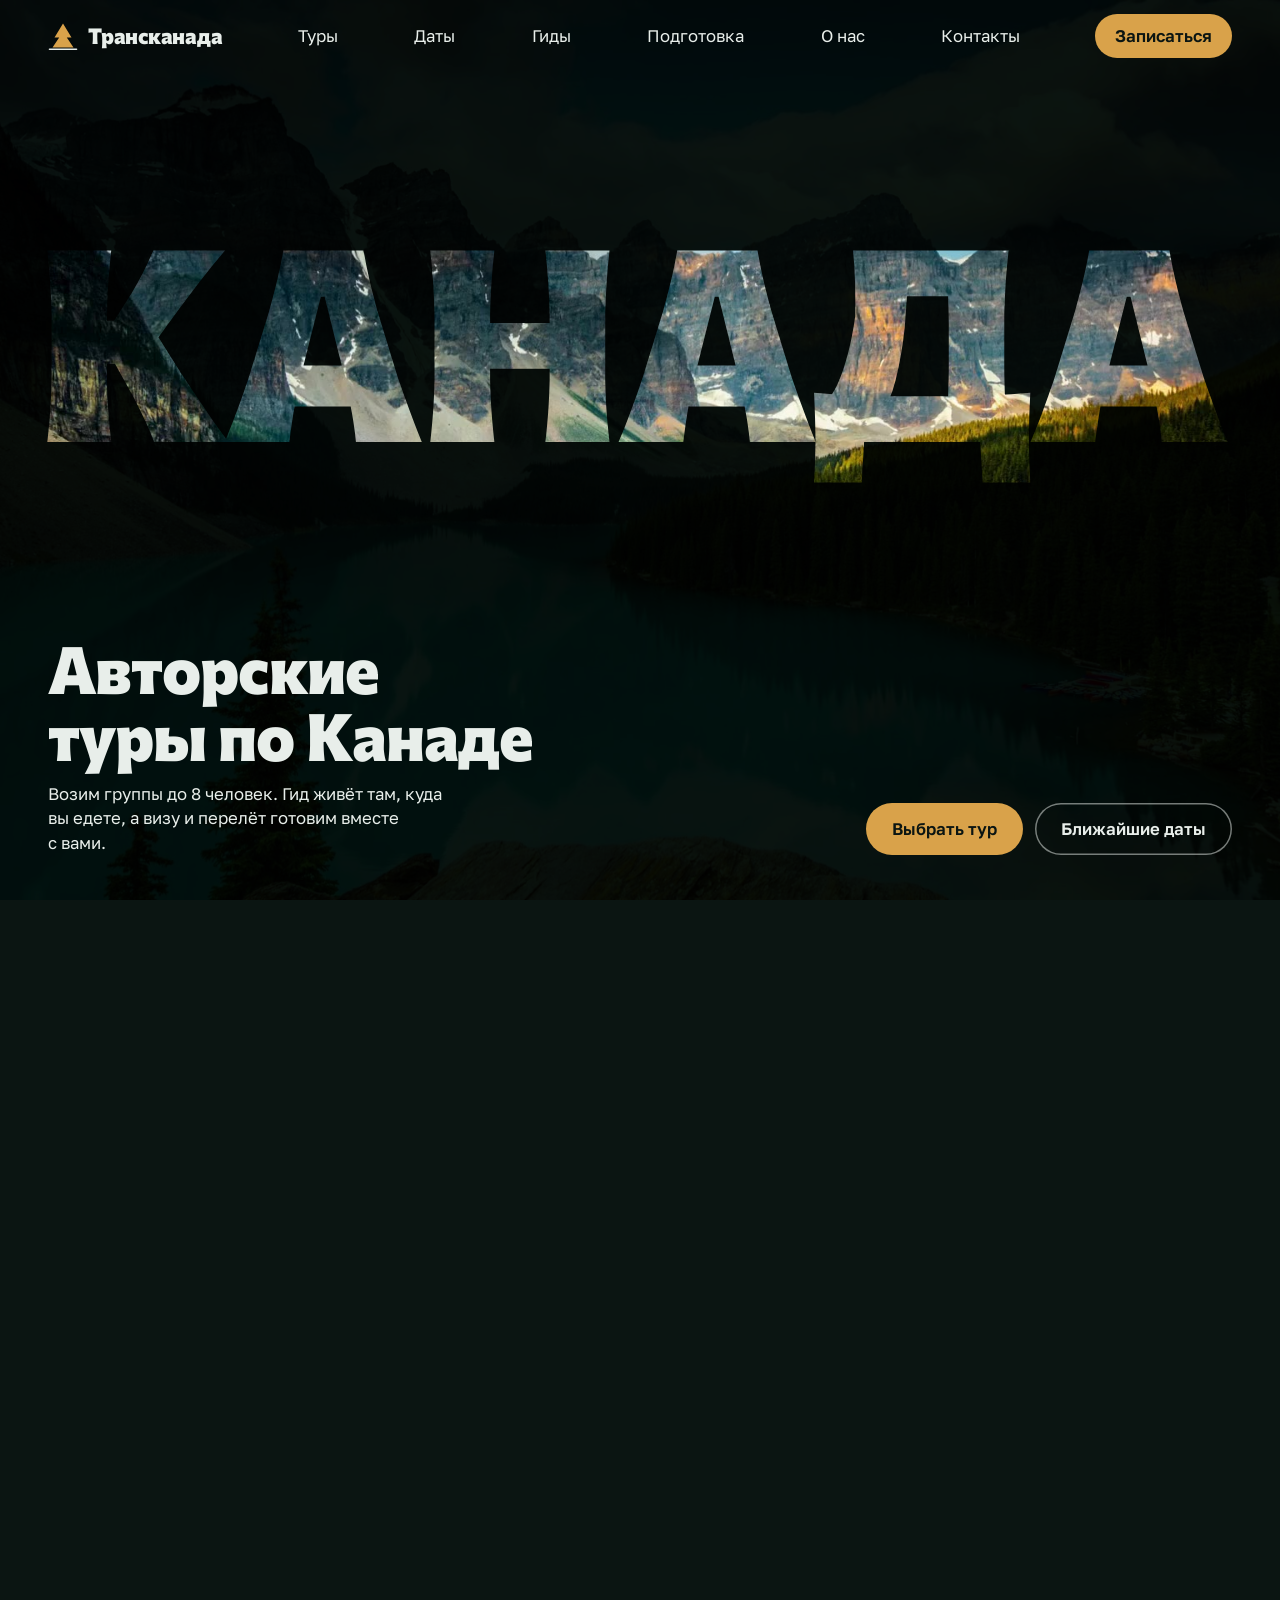
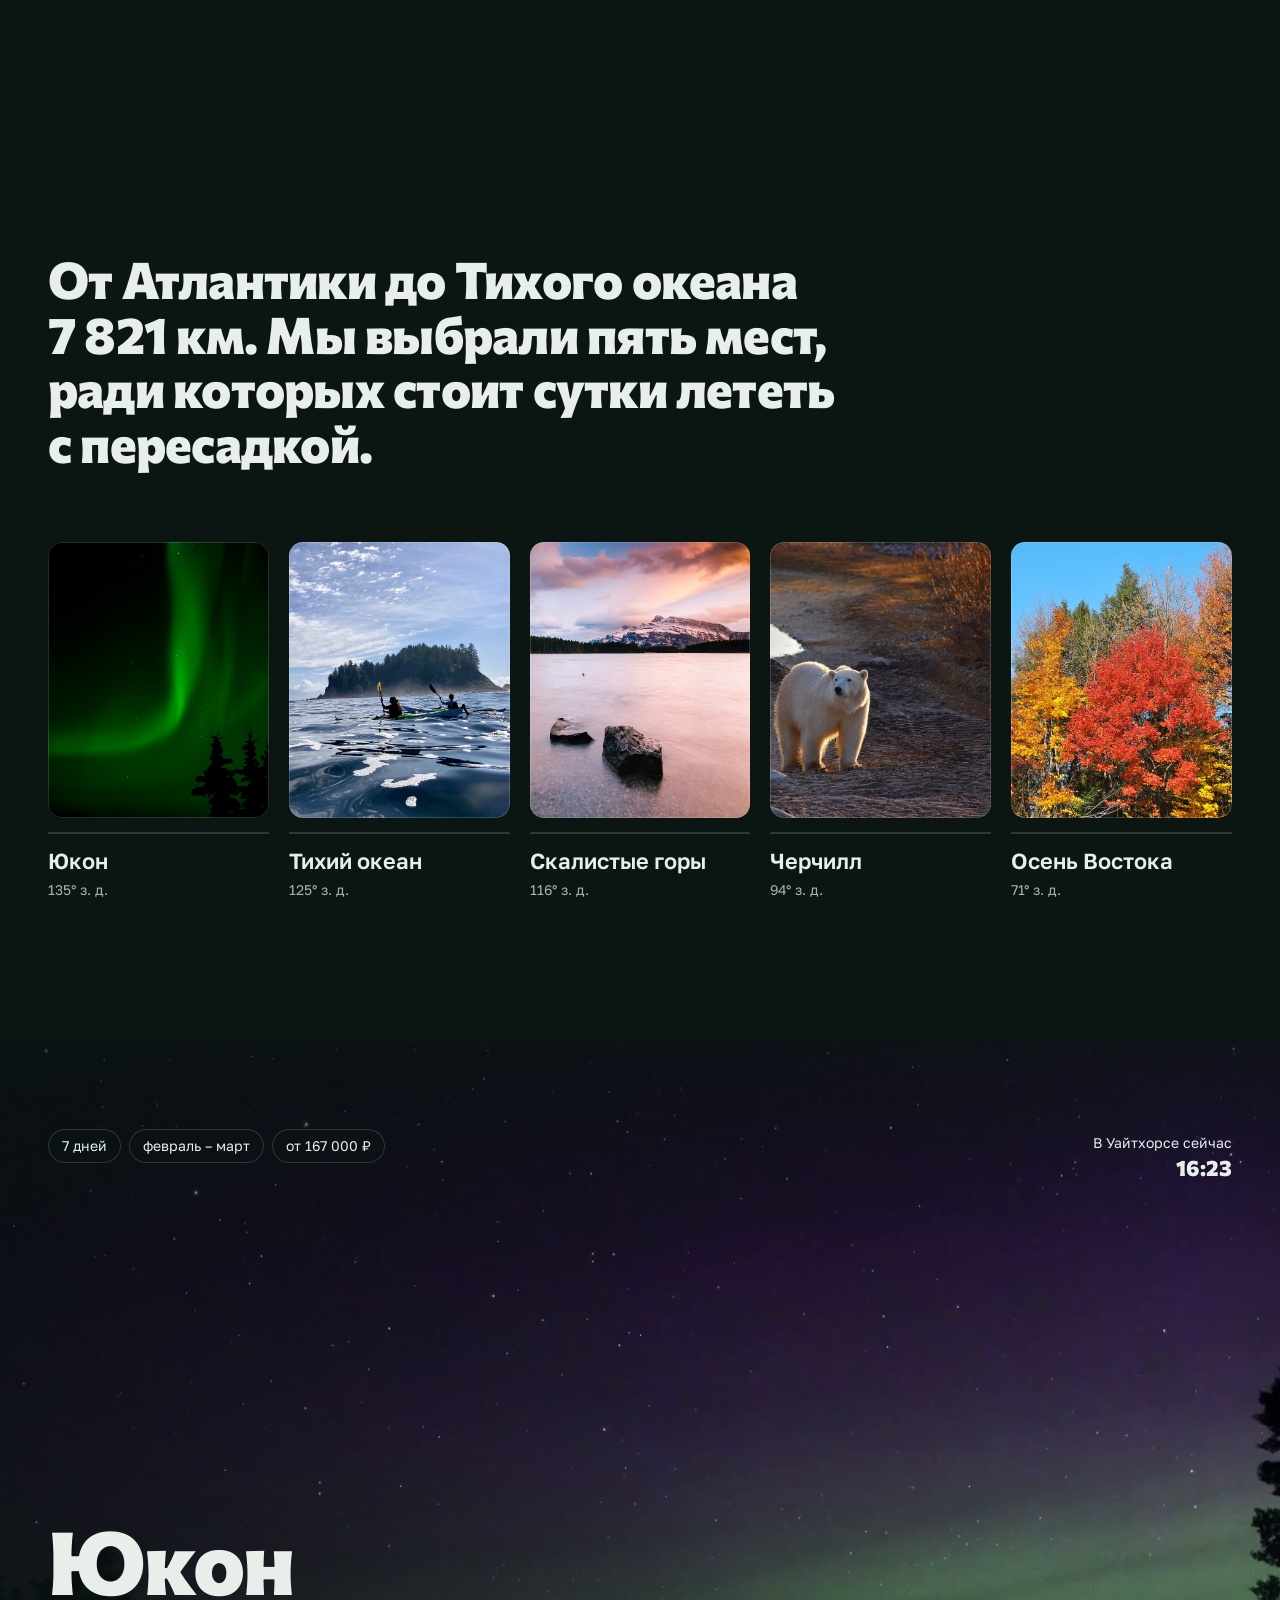
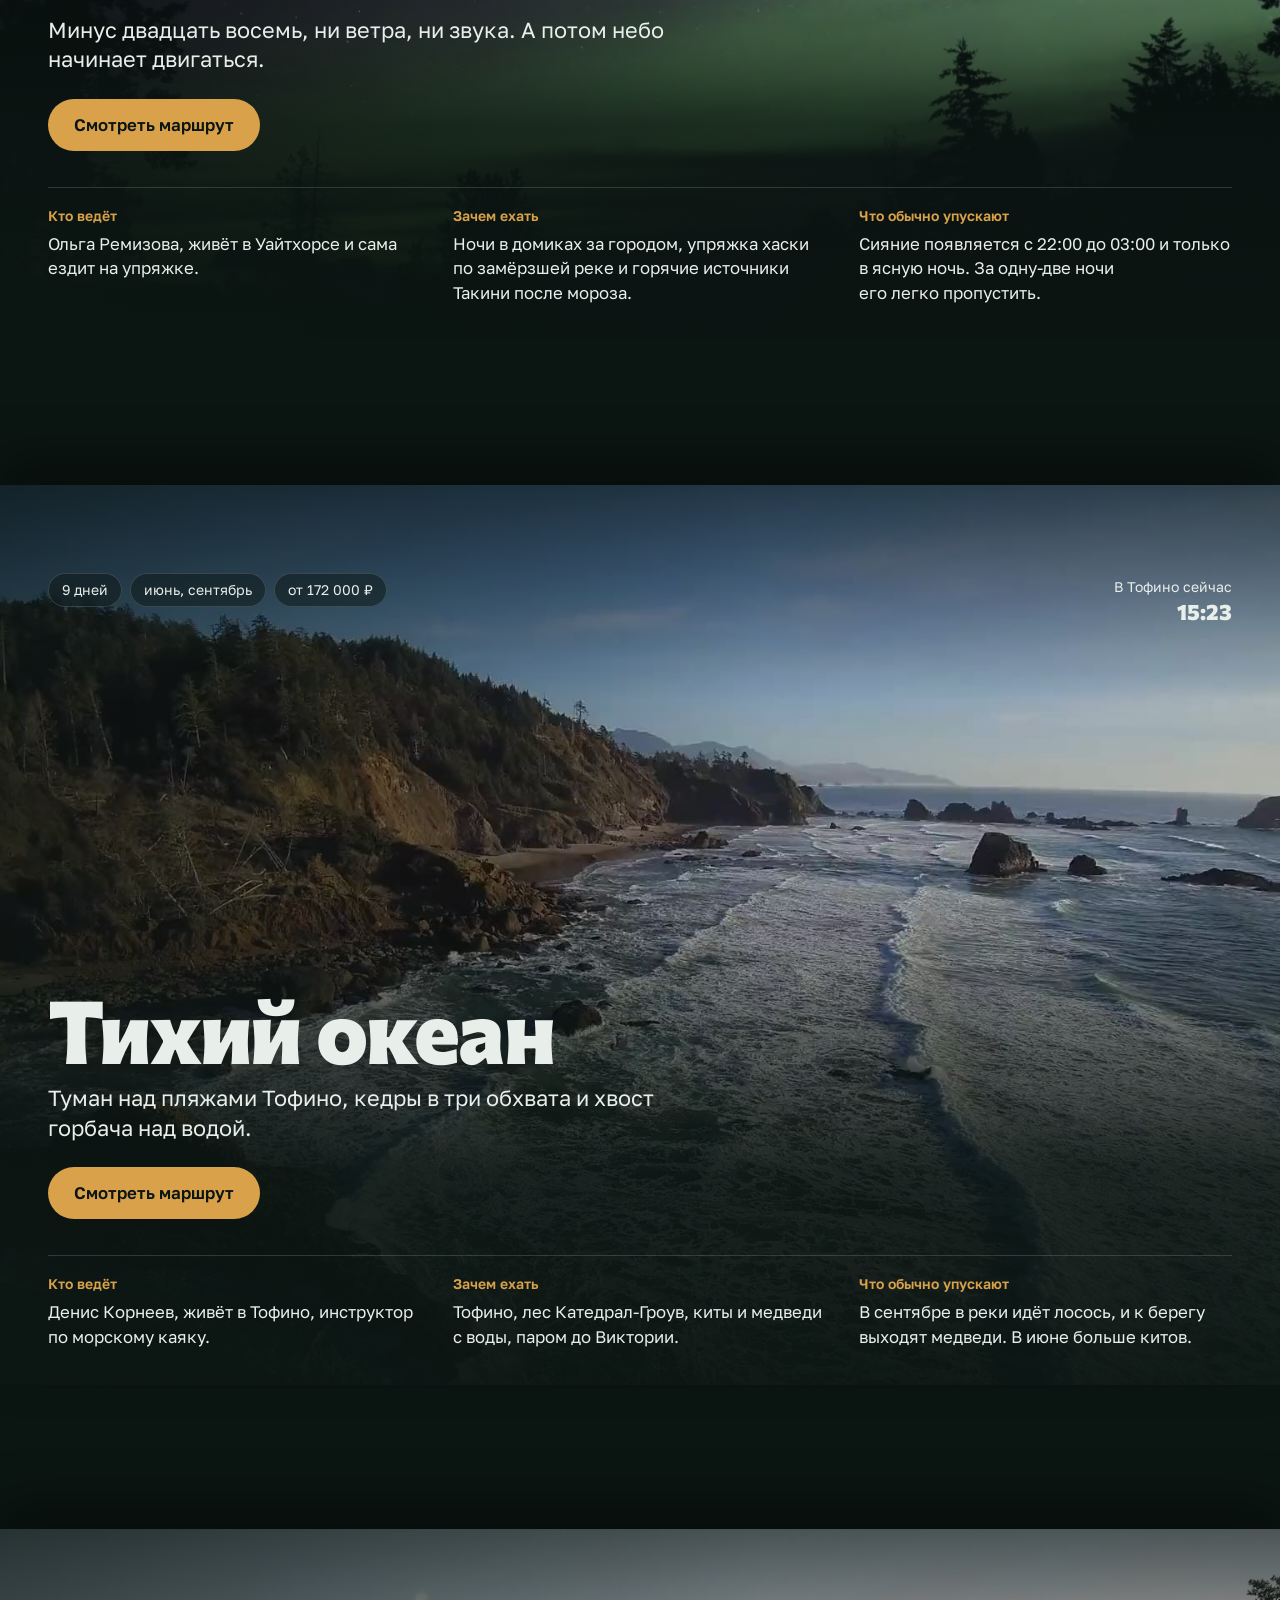
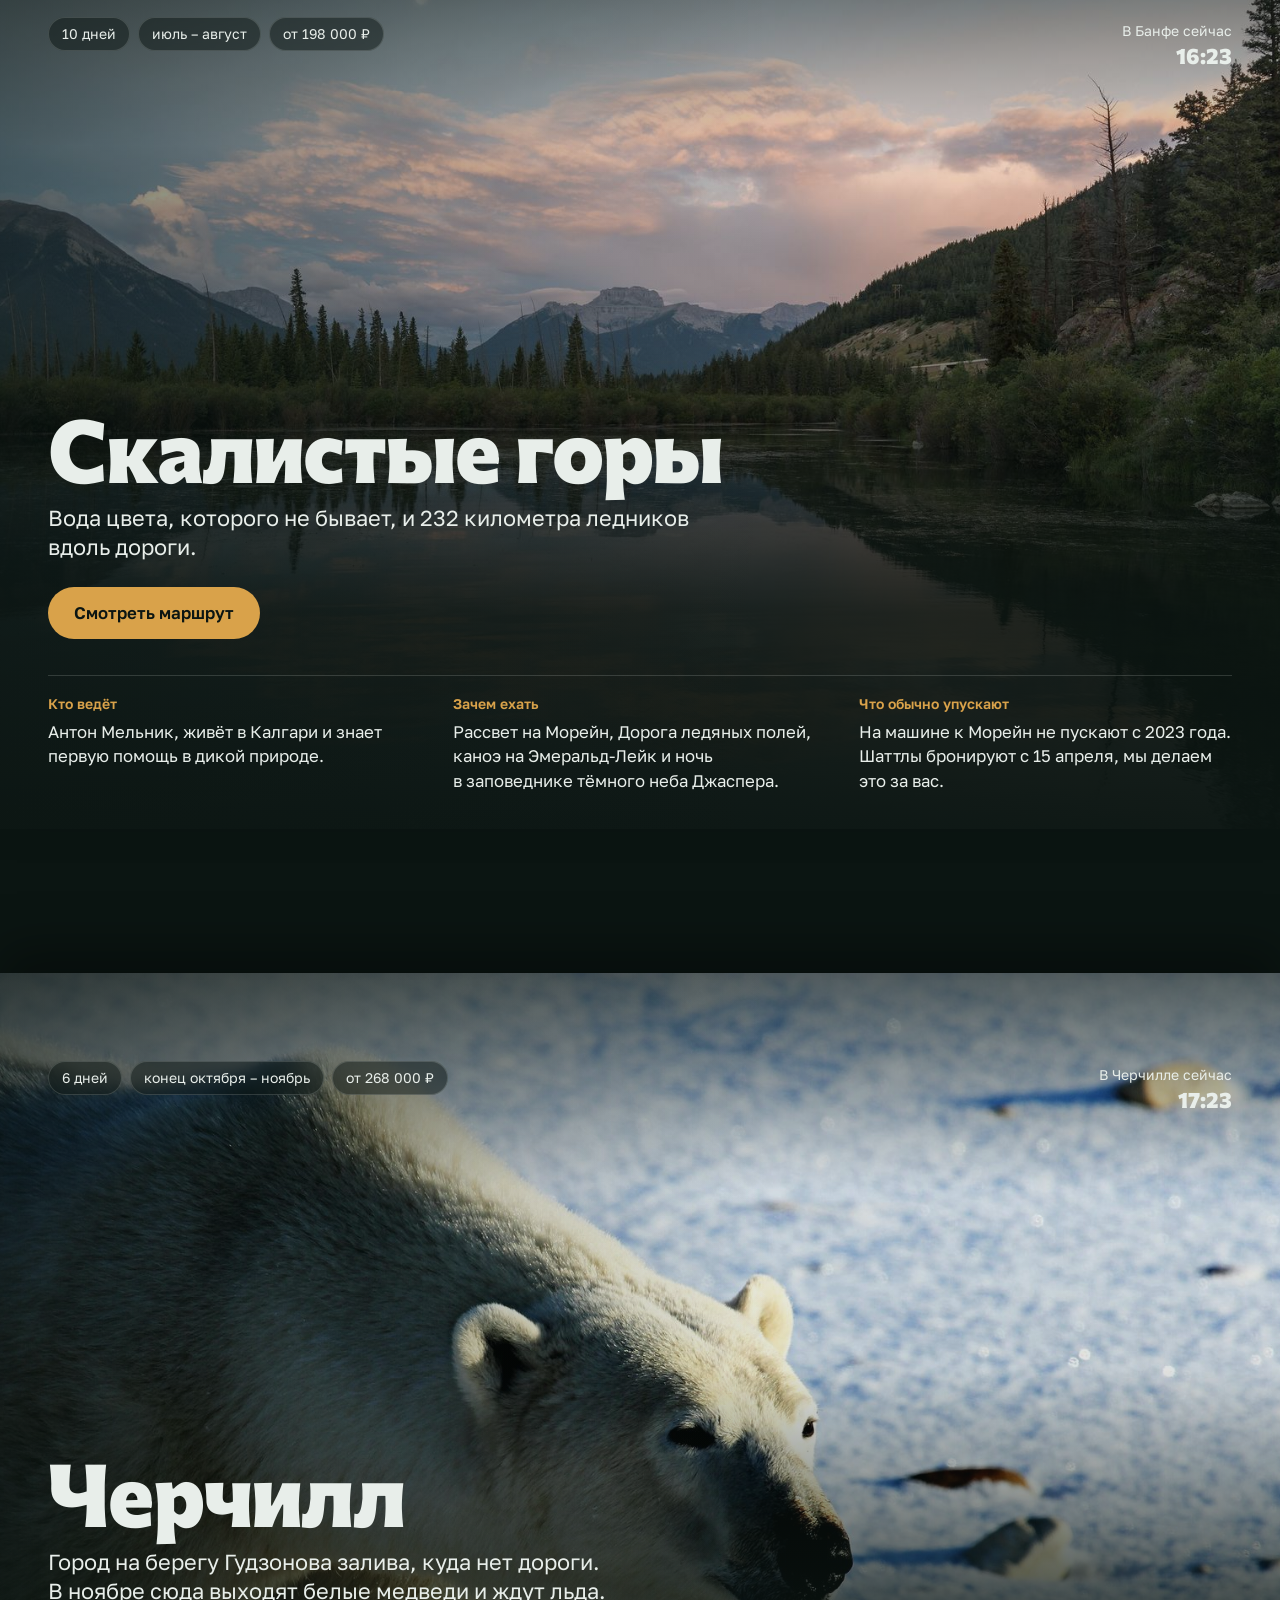
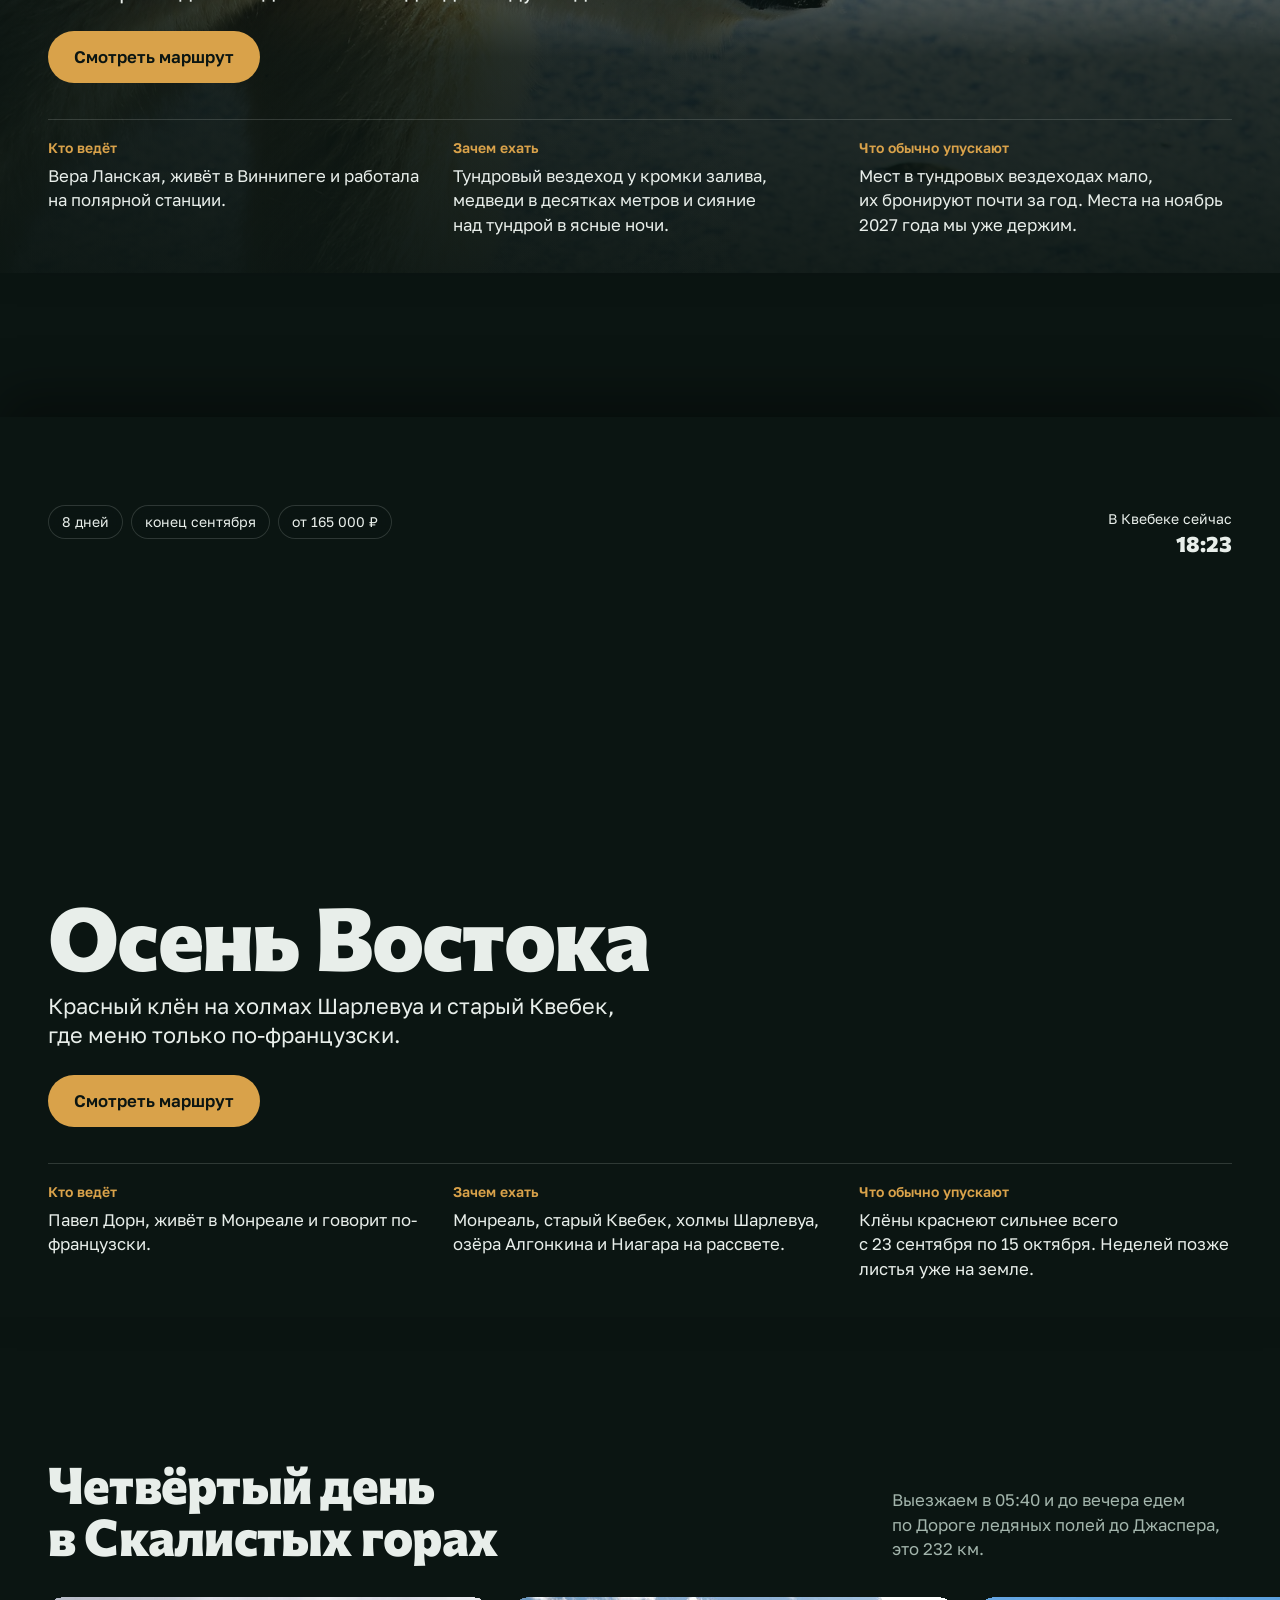
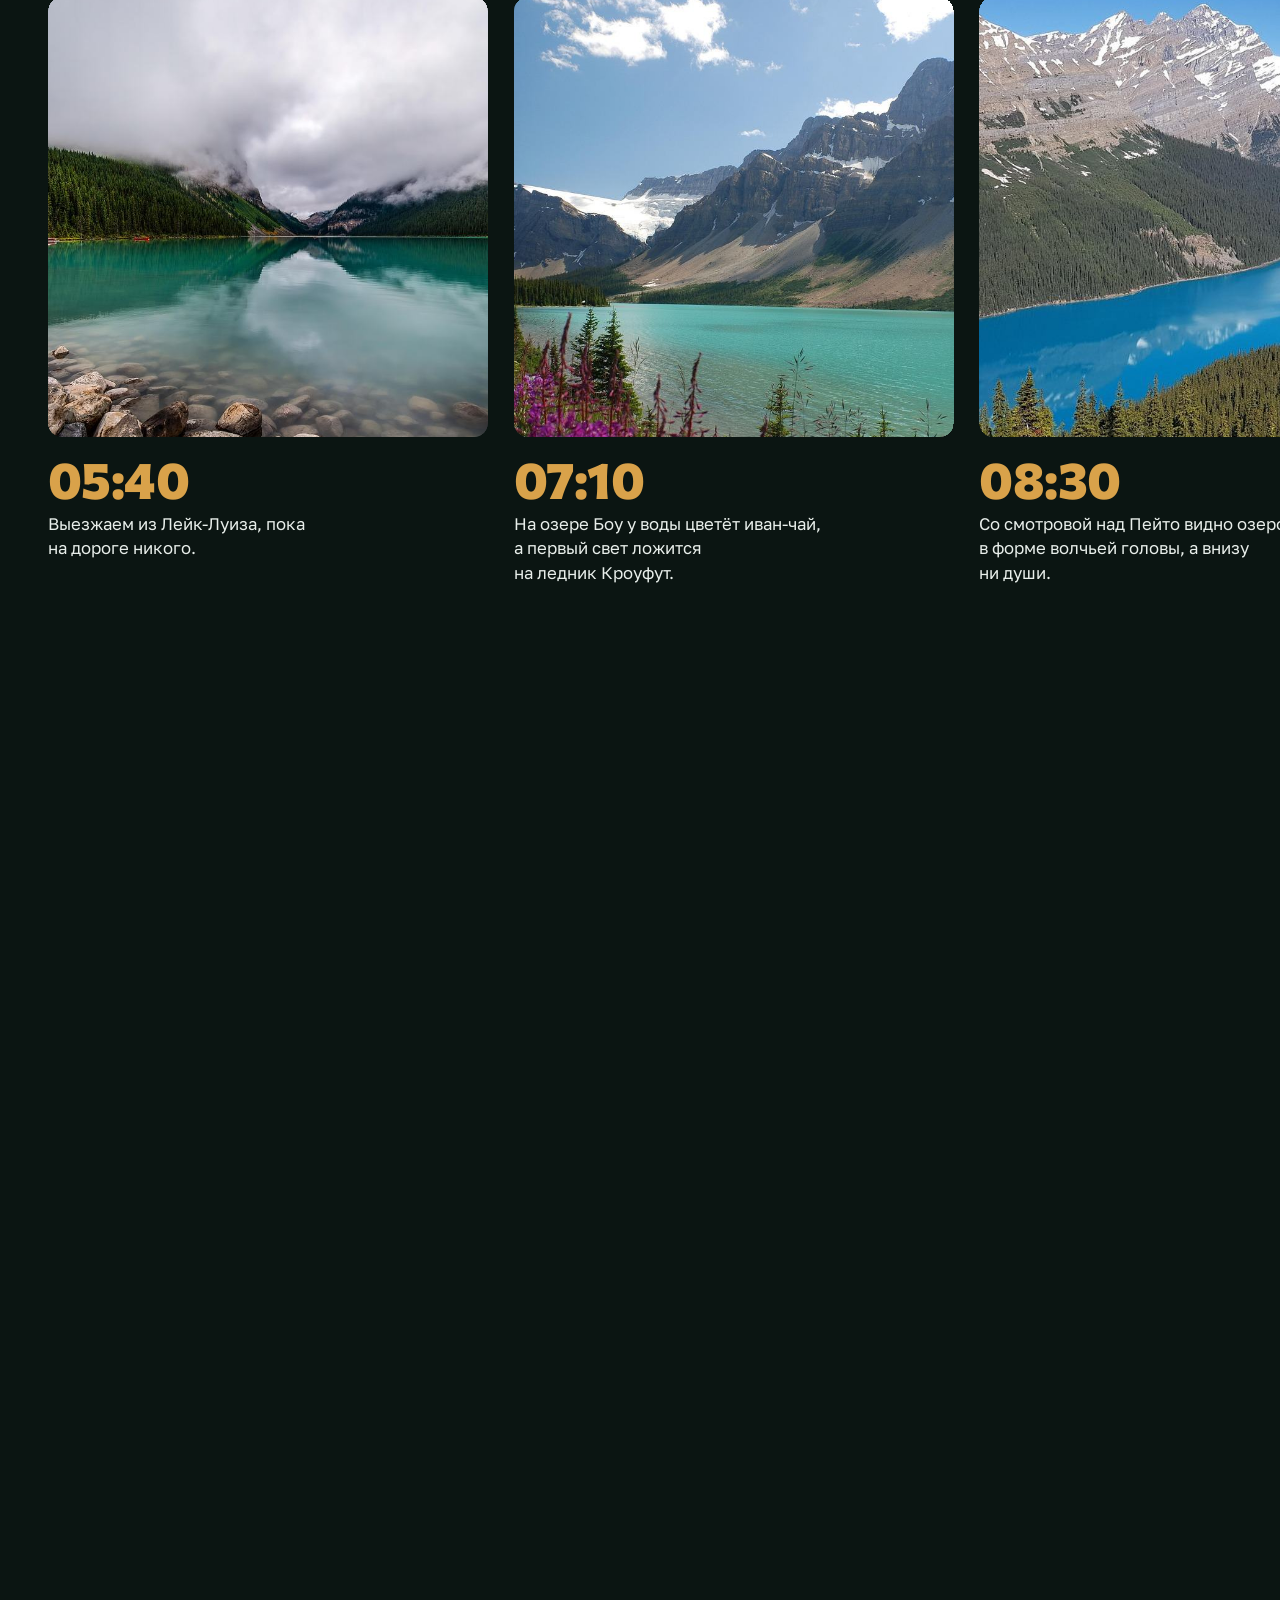
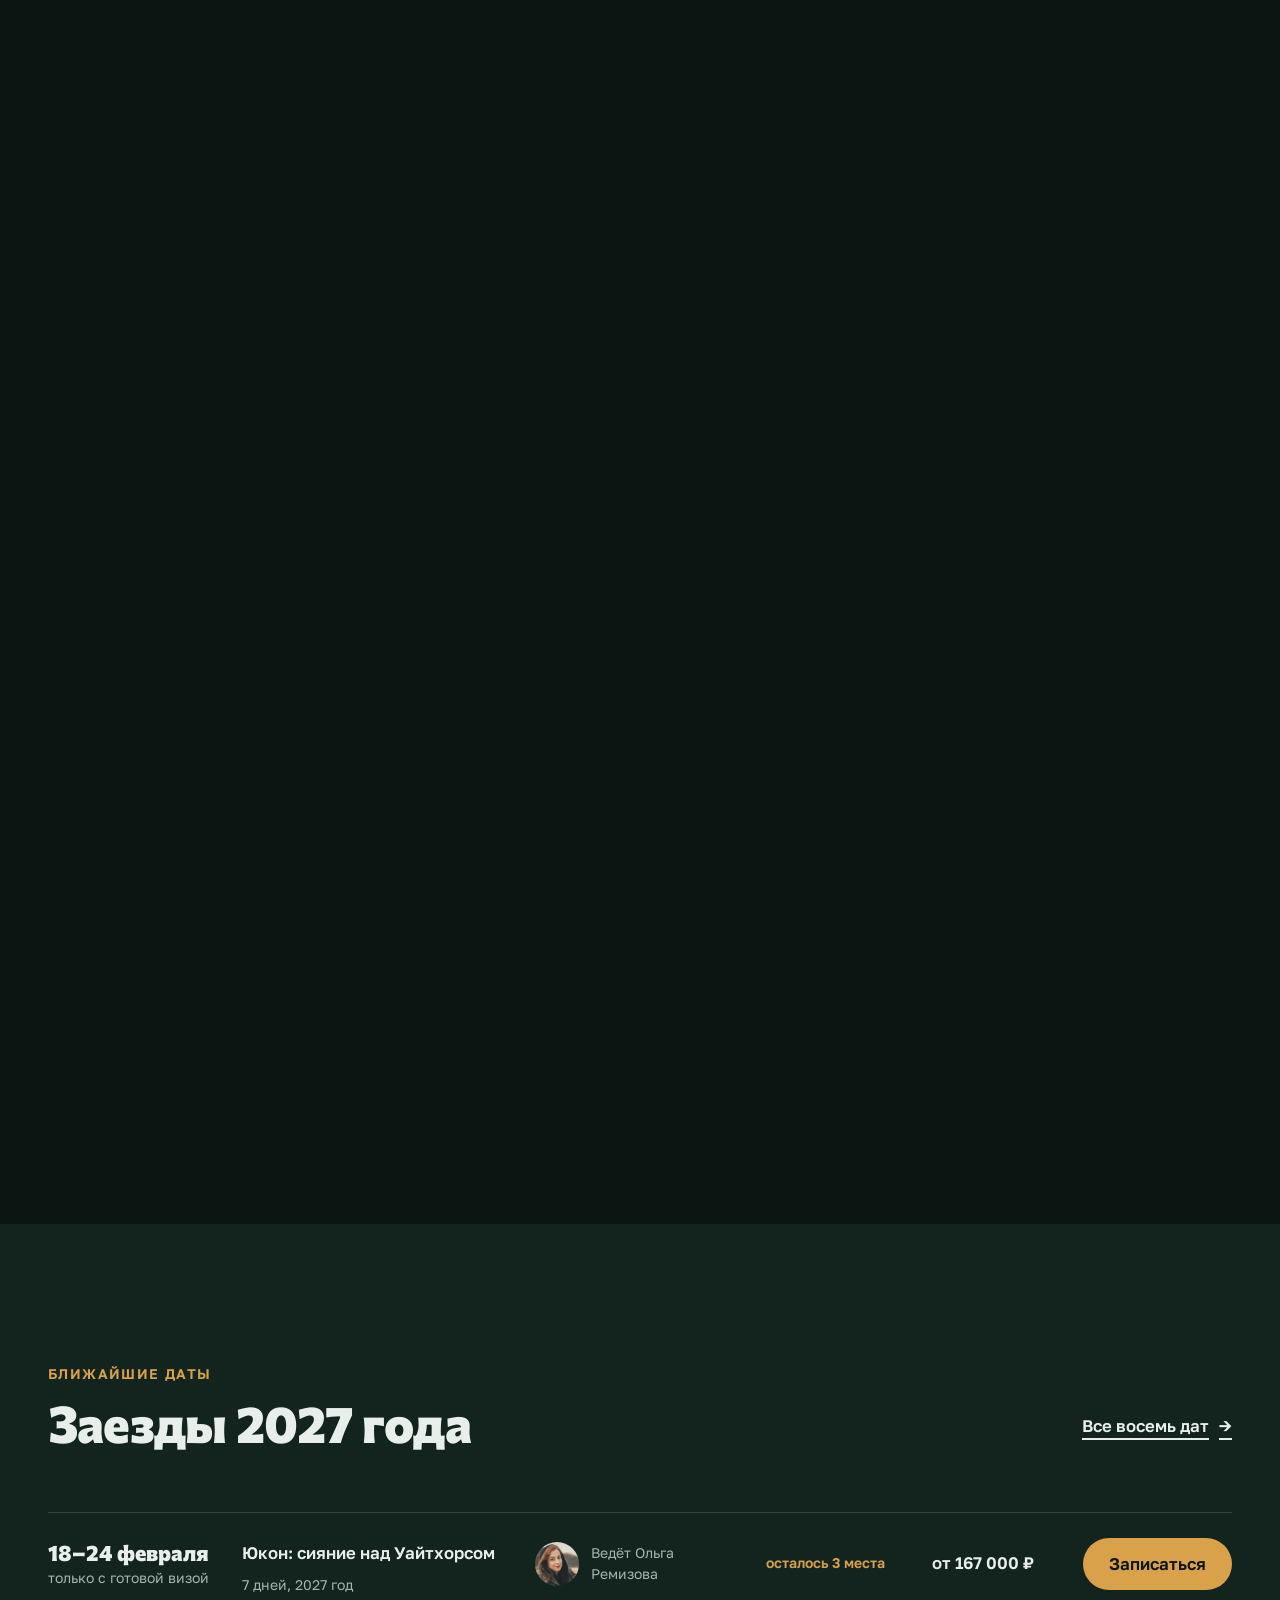
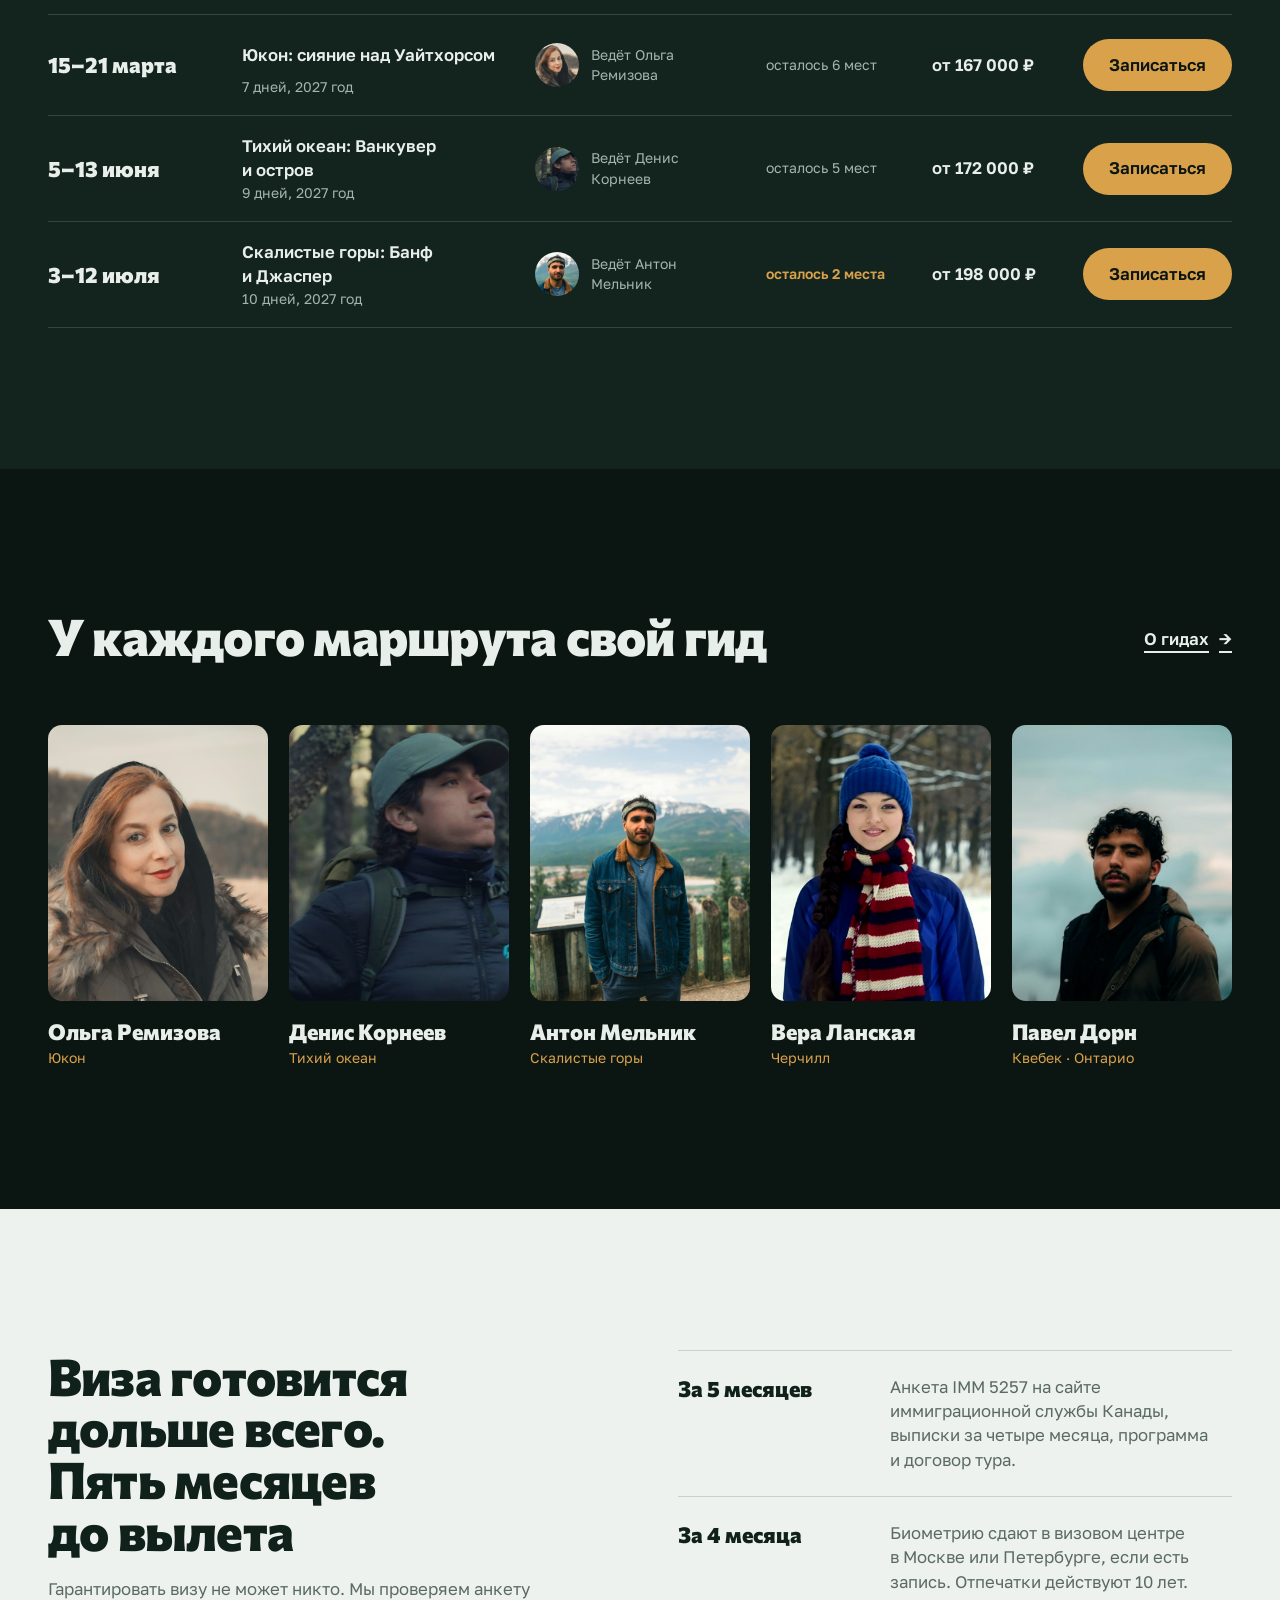
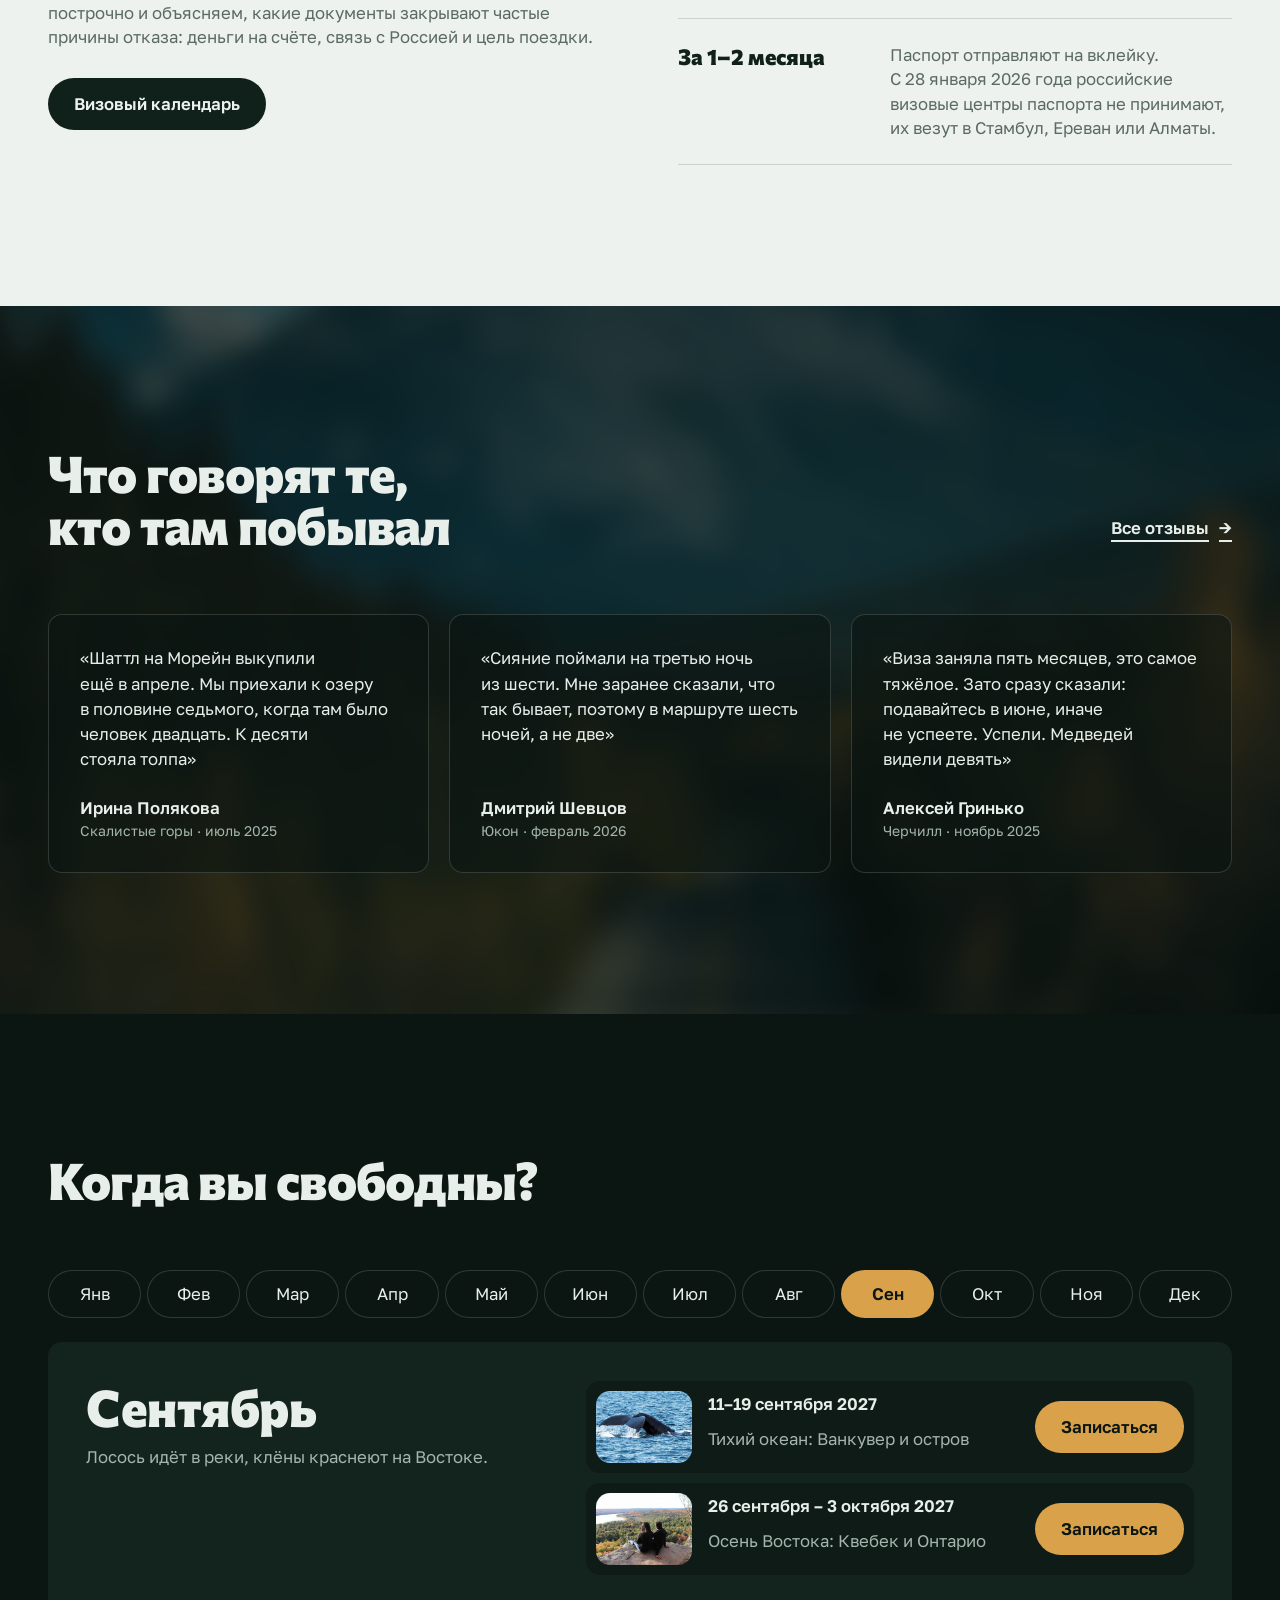
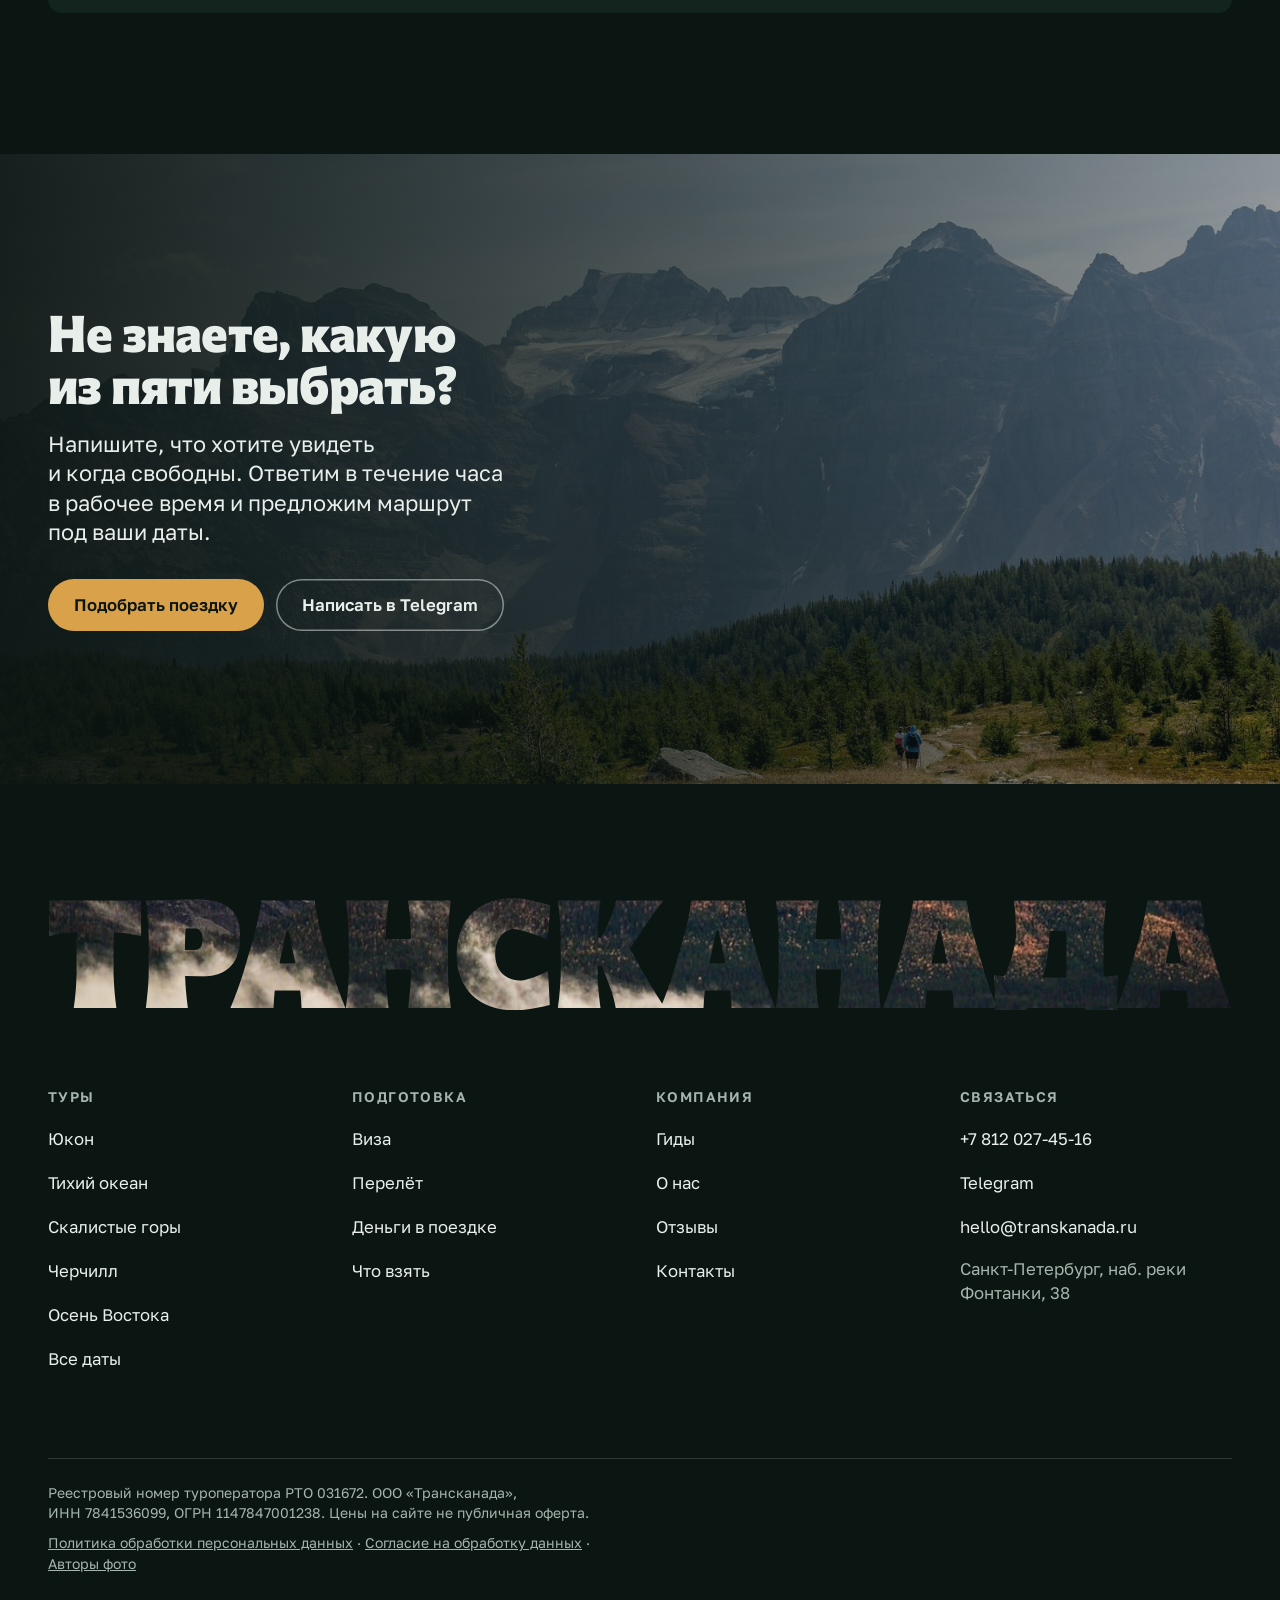
==== commit 9042d69f: "Выкладка 15.09.2026 20:49 Co-Authored-By: Claude Opus 5 <noreply@anthropic.com>" ====
--- a/index.html
+++ b/index.html
@@ -13,7 +13,7 @@
 <meta property="og:description" content="Пять маршрутов по Канаде в группах до 8 человек: Юкон, Тихий океан, Скалистые горы, Черчилл и осень Востока. Гид живёт в регионе, визу готовим вместе.">
 <meta property="og:image" content="https://artemkaaaaa3-sketch.github.io/transkanada/img/rockies-moraine.jpg">
 <link rel="icon" href="data:image/svg+xml,%3Csvg xmlns='http://www.w3.org/2000/svg' viewBox='0 0 32 32'%3E%3Crect width='32' height='32' rx='7' fill='%230B1512'/%3E%3Cpath d='M16 5 23 17h-4l5.5 9h-17L13 17H9z' fill='%23D9A24A'/%3E%3C/svg%3E">
-<link rel="stylesheet" href="css/site.css?v=465f7f84">
+<link rel="stylesheet" href="css/site.css?v=6896f5bc">
 </head>
 <body>
 <a class="skip" href="#main">К&nbsp;содержанию</a>
@@ -34,7 +34,7 @@
 
 <section class="hero" id="top" aria-label="Первый экран">
   <div class="hero__stage">
-    <video class="hero__video" muted loop playsinline preload="none" poster="img/hero-poster.jpg?v=2eecb233" data-src="video/hero-moraine.mp4?v=6dd8af3a" data-src-sm="video/hero-moraine-sm.mp4?v=ca345230" aria-hidden="true"></video>
+    <video class="hero__video" muted loop playsinline preload="none" disablepictureinpicture disableremoteplayback poster="img/hero-poster.jpg?v=2eecb233" data-src="video/hero-moraine.mp4?v=6dd8af3a" data-src-sm="video/hero-moraine-sm.mp4?v=ca345230" aria-hidden="true"></video>
     <div class="hero__mask" aria-hidden="true"><div class="hero__fit wrap"><span class="hero__word">Канада</span></div></div>
     <div class="hero__shade" aria-hidden="true"></div>
     <div class="hero__copy wrap">
@@ -57,7 +57,7 @@
 
 <div class="dests" id="dests">
 <section class="dest" id="d-yukon" data-tz="America/Whitehorse" aria-labelledby="d-yukon-t">
-  <div class="dest__media"><video muted loop playsinline preload="none" poster="img/yukon-aurora-forest-poster.jpg?v=6f14370a" data-src="video/yukon-aurora-forest.mp4?v=06aeedfa" aria-hidden="true"></video></div>
+  <div class="dest__media"><video muted loop playsinline preload="none" disablepictureinpicture disableremoteplayback poster="img/yukon-aurora-forest-poster.jpg?v=6f14370a" data-src="video/yukon-aurora-forest.mp4?v=06aeedfa" aria-hidden="true"></video></div>
   <div class="dest__veil" aria-hidden="true"></div>
   <div class="dest__in wrap">
     <div class="dest__top">
@@ -74,7 +74,7 @@
     </div>
   </div>
 </section><section class="dest" id="d-pacific" data-tz="America/Vancouver" aria-labelledby="d-pacific-t">
-  <div class="dest__media"><video muted loop playsinline preload="none" poster="img/pacific-coast-poster.jpg?v=1afba342" data-src="video/pacific-coast.mp4?v=902f0778" data-desktop-only aria-hidden="true"></video></div>
+  <div class="dest__media"><video muted loop playsinline preload="none" disablepictureinpicture disableremoteplayback poster="img/pacific-coast-poster.jpg?v=1afba342" data-src="video/pacific-coast.mp4?v=902f0778" data-desktop-only aria-hidden="true"></video></div>
   <div class="dest__veil" aria-hidden="true"></div>
   <div class="dest__in wrap">
     <div class="dest__top">
@@ -195,7 +195,7 @@
 <section class="sec" id="guides">
   <div class="wrap">
     <div class="sec__head"><h2 class="h2">У&nbsp;каждого маршрута свой&nbsp;гид</h2><a class="link-arrow" href="guides.html">О&nbsp;гидах</a></div>
-    <ul class="gcards"><li class="gcard"><a href="guides.html#g-olga"><figure class="gcard__pic rv"><img src="img/guide-2.jpg?v=4407bb45" alt="Ольга в зимней куртке с меховым капюшоном" width="560" height="700" loading="lazy" decoding="async"></figure><p class="gcard__name">Ольга Ремизова</p><p class="gcard__where">Юкон</p><p class="gcard__line">Седьмая зима в&nbsp;Уайтхорсе. Ловит сияние по&nbsp;прогнозу&nbsp;солнца.</p></a></li><li class="gcard"><a href="guides.html#g-denis"><figure class="gcard__pic rv"><img src="img/guide-4.jpg?v=454c4624" alt="Денис в зелёной кепке и с рюкзаком в лесу" width="560" height="700" loading="lazy" decoding="async"></figure><p class="gcard__name">Денис Корнеев</p><p class="gcard__where">Тихий океан</p><p class="gcard__line">Шестой сезон в&nbsp;Тофино. Знает, где&nbsp;искать&nbsp;китов.</p></a></li><li class="gcard"><a href="guides.html#g-anton"><figure class="gcard__pic rv"><img src="img/guide-3.jpg?v=a16fc527" alt="Антон на смотровой площадке, за спиной горы и река" width="560" height="700" loading="lazy" decoding="async"></figure><p class="gcard__name">Антон Мельник</p><p class="gcard__where">Скалистые горы</p><p class="gcard__line">Девятый сезон в&nbsp;Калгари. Знает, когда&nbsp;на&nbsp;Морейн ещё&nbsp;пусто.</p></a></li><li class="gcard"><a href="guides.html#g-vera"><figure class="gcard__pic rv"><img src="img/guide-5.jpg?v=d14a39e5" alt="Вера в синей куртке и полосатом шарфе в зимнем лесу" width="560" height="700" loading="lazy" decoding="async"></figure><p class="gcard__name">Вера Ланская</p><p class="gcard__where">Черчилл</p><p class="gcard__line">Восьмой ноябрь на&nbsp;Гудзоновом заливе. Знает, где&nbsp;медведи ждут&nbsp;льда.</p></a></li><li class="gcard"><a href="guides.html#g-pavel"><figure class="gcard__pic rv"><img src="img/guide-1.jpg?v=4420c933" alt="Павел в куртке на фоне пасмурного неба" width="560" height="700" loading="lazy" decoding="async"></figure><p class="gcard__name">Павел Дорн</p><p class="gcard__where">Квебек · Онтарио</p><p class="gcard__line">В&nbsp;Монреале с&nbsp;2016&nbsp;года. Переводит всё, что&nbsp;по-французски.</p></a></li></ul>
+    <ul class="gcards"><li class="gcard"><a href="guides.html#g-olga"><figure class="gcard__pic rv"><img src="img/guide-2.jpg?v=4407bb45" alt="Ольга в зимней куртке с меховым капюшоном" width="560" height="700" loading="lazy" decoding="async"></figure><p class="gcard__name">Ольга Ремизова</p><p class="gcard__where">Юкон</p><p class="gcard__line">Седьмая зима в&nbsp;Уайтхорсе. Ловит сияние по&nbsp;прогнозу&nbsp;солнца.</p></a></li><li class="gcard"><a href="guides.html#g-denis"><figure class="gcard__pic rv"><img src="img/guide-4.jpg?v=454c4624" alt="Денис в зелёной кепке и с рюкзаком в лесу" width="560" height="700" loading="lazy" decoding="async"></figure><p class="gcard__name">Денис Корнеев</p><p class="gcard__where">Тихий океан</p><p class="gcard__line">Шестой сезон в&nbsp;Тофино. Знает, где&nbsp;искать&nbsp;китов.</p></a></li><li class="gcard"><a href="guides.html#g-anton"><figure class="gcard__pic rv"><img src="img/guide-3.jpg?v=a16fc527" alt="Антон на смотровой площадке, за спиной горы и река" width="560" height="700" loading="lazy" decoding="async"></figure><p class="gcard__name">Антон Мельник</p><p class="gcard__where">Скалистые горы</p><p class="gcard__line">Девятый сезон в&nbsp;Калгари. Знает, когда&nbsp;на&nbsp;Морейн ещё&nbsp;пусто.</p></a></li><li class="gcard"><a href="guides.html#g-vera"><figure class="gcard__pic rv"><img src="img/guide-5.jpg?v=25ff826f" srcset="img/guide-5-sm.jpg?v=cfdc78b5 720w, img/guide-5.jpg?v=25ff826f 1120w" sizes="(max-width: 900px) 76vw, 33vw" alt="Вера в синей куртке и полосатом шарфе в зимнем лесу" width="1120" height="1400" loading="lazy" decoding="async"></figure><p class="gcard__name">Вера Ланская</p><p class="gcard__where">Черчилл</p><p class="gcard__line">Восьмой ноябрь на&nbsp;Гудзоновом заливе. Знает, где&nbsp;медведи ждут&nbsp;льда.</p></a></li><li class="gcard"><a href="guides.html#g-pavel"><figure class="gcard__pic rv"><img src="img/guide-1.jpg?v=4420c933" alt="Павел в куртке на фоне пасмурного неба" width="560" height="700" loading="lazy" decoding="async"></figure><p class="gcard__name">Павел Дорн</p><p class="gcard__where">Квебек · Онтарио</p><p class="gcard__line">В&nbsp;Монреале с&nbsp;2016&nbsp;года. Переводит всё, что&nbsp;по-французски.</p></a></li></ul>
   </div>
 </section>
 
@@ -273,9 +273,9 @@
   </form>
   <div class="book__ok" id="bOk" hidden><h2 class="book__t">Заявка отправлена</h2><p id="bOkText"></p><button class="btn btn--ghost" type="button" id="bOkClose">Хорошо</button></div>
 </dialog>
-<script type="application/json" id="siteData">{"tours": [{"id": "yukon", "name": "Юкон: сияние над Уайтхорсом", "short": "Юкон", "url": "yukon.html", "guide": "olga", "img": "img/yukon-aurora-hills-sm.jpg?v=ab0915cd"}, {"id": "pacific", "name": "Тихий океан: Ванкувер и остров", "short": "Тихий океан", "url": "pacific.html", "guide": "denis", "img": "img/pacific-whale-sm.jpg?v=2de5a5c5"}, {"id": "rockies", "name": "Скалистые горы: Банф и Джаспер", "short": "Скалистые горы", "url": "rockies.html", "guide": "anton", "img": "img/rockies-red-canoe-sm.jpg?v=2f1cbc4d"}, {"id": "churchill", "name": "Черчилл: белые медведи", "short": "Черчилл", "url": "churchill.html", "guide": "vera", "img": "img/churchill-bear-sm.jpg?v=c03cec2d"}, {"id": "east", "name": "Осень Востока: Квебек и Онтарио", "short": "Осень Востока", "url": "east.html", "guide": "pavel", "img": "img/east-lookout-sm.jpg?v=514ce690"}], "guides": {"olga": {"name": "Ольга Ремизова", "face": "img/gface-olga.jpg?v=090b1ecd"}, "denis": {"name": "Денис Корнеев", "face": "img/gface-denis.jpg?v=be133bcd"}, "anton": {"name": "Антон Мельник", "face": "img/gface-anton.jpg?v=ec9416df"}, "vera": {"name": "Вера Ланская", "face": "img/gface-vera.jpg?v=0e6f8de6"}, "pavel": {"name": "Павел Дорн", "face": "img/gface-pavel.jpg?v=e9899c7d"}}, "dates": [{"id": "yukon-0218", "tour": "yukon", "when": "18–24 февраля 2027", "months": [1]}, {"id": "yukon-0315", "tour": "yukon", "when": "15–21 марта 2027", "months": [2]}, {"id": "pacific-0605", "tour": "pacific", "when": "5–13 июня 2027", "months": [5]}, {"id": "rockies-0703", "tour": "rockies", "when": "3–12 июля 2027", "months": [6]}, {"id": "rockies-0814", "tour": "rockies", "when": "14–23 августа 2027", "months": [7]}, {"id": "pacific-0911", "tour": "pacific", "when": "11–19 сентября 2027", "months": [8]}, {"id": "east-0926", "tour": "east", "when": "26 сентября – 3 октября 2027", "months": [8, 9]}, {"id": "churchill-1102", "tour": "churchill", "when": "2–7 ноября 2027", "months": [10]}], "months": [{"name": "Январь", "note": "Самые длинные ночи и самые сильные морозы на Юконе.", "empty": "Групп в январе нет: при минус сорока ночные выезды отменяют через раз. Ближайший заезд — 18 февраля, Юкон."}, {"name": "Февраль", "note": "Лучшее время для сияния: длинные ночи и ясное небо над Юконом.", "empty": ""}, {"name": "Март", "note": "Последние недели сияния и упряжки по плотному снегу.", "empty": ""}, {"name": "Апрель", "note": "Межсезон: в горах тает, к озёрам не проехать.", "empty": "В апреле групп нет. Если свободны только сейчас, у Тофино идут серые киты: соберём частную поездку на остров Ванкувер."}, {"name": "Май", "note": "Горные озёра ещё подо льдом.", "empty": "Групп нет: сезон на острове Ванкувер мы начинаем в июне. Ближайший заезд — 5 июня, Тихий океан."}, {"name": "Июнь", "note": "Горбачи у острова Ванкувер и долгие светлые вечера.", "empty": ""}, {"name": "Июль", "note": "Озёра Скалистых гор оттаяли, тропы открыты.", "empty": ""}, {"name": "Август", "note": "Тёплые дни в горах и звёзды над Джаспером.", "empty": ""}, {"name": "Сентябрь", "note": "Лосось идёт в реки, клёны краснеют на Востоке.", "empty": ""}, {"name": "Октябрь", "note": "Пик цвета в Квебеке до середины месяца.", "empty": ""}, {"name": "Ноябрь", "note": "Белые медведи ждут льда у Гудзонова залива.", "empty": ""}, {"name": "Декабрь", "note": "Короткий день и праздничные цены на билеты.", "empty": "В декабре групп нет: перелёт на праздники стоит вдвое дороже. Ближайший заезд — 18 февраля, Юкон."}]}</script>
+<script type="application/json" id="siteData">{"tours": [{"id": "yukon", "name": "Юкон: сияние над Уайтхорсом", "short": "Юкон", "url": "yukon.html", "guide": "olga", "img": "img/yukon-aurora-hills-sm.jpg?v=ab0915cd"}, {"id": "pacific", "name": "Тихий океан: Ванкувер и остров", "short": "Тихий океан", "url": "pacific.html", "guide": "denis", "img": "img/pacific-whale-sm.jpg?v=2de5a5c5"}, {"id": "rockies", "name": "Скалистые горы: Банф и Джаспер", "short": "Скалистые горы", "url": "rockies.html", "guide": "anton", "img": "img/rockies-red-canoe-sm.jpg?v=2f1cbc4d"}, {"id": "churchill", "name": "Черчилл: белые медведи", "short": "Черчилл", "url": "churchill.html", "guide": "vera", "img": "img/churchill-bear-sm.jpg?v=c03cec2d"}, {"id": "east", "name": "Осень Востока: Квебек и Онтарио", "short": "Осень Востока", "url": "east.html", "guide": "pavel", "img": "img/east-lookout-sm.jpg?v=514ce690"}], "guides": {"olga": {"name": "Ольга Ремизова", "face": "img/gface-olga.jpg?v=090b1ecd"}, "denis": {"name": "Денис Корнеев", "face": "img/gface-denis.jpg?v=be133bcd"}, "anton": {"name": "Антон Мельник", "face": "img/gface-anton.jpg?v=ec9416df"}, "vera": {"name": "Вера Ланская", "face": "img/gface-vera.jpg?v=3350e805"}, "pavel": {"name": "Павел Дорн", "face": "img/gface-pavel.jpg?v=e9899c7d"}}, "dates": [{"id": "yukon-0218", "tour": "yukon", "when": "18–24 февраля 2027", "months": [1]}, {"id": "yukon-0315", "tour": "yukon", "when": "15–21 марта 2027", "months": [2]}, {"id": "pacific-0605", "tour": "pacific", "when": "5–13 июня 2027", "months": [5]}, {"id": "rockies-0703", "tour": "rockies", "when": "3–12 июля 2027", "months": [6]}, {"id": "rockies-0814", "tour": "rockies", "when": "14–23 августа 2027", "months": [7]}, {"id": "pacific-0911", "tour": "pacific", "when": "11–19 сентября 2027", "months": [8]}, {"id": "east-0926", "tour": "east", "when": "26 сентября – 3 октября 2027", "months": [8, 9]}, {"id": "churchill-1102", "tour": "churchill", "when": "2–7 ноября 2027", "months": [10]}], "months": [{"name": "Январь", "note": "Самые длинные ночи и самые сильные морозы на Юконе.", "empty": "Групп в январе нет: при минус сорока ночные выезды отменяют через раз. Ближайший заезд — 18 февраля, Юкон."}, {"name": "Февраль", "note": "Лучшее время для сияния: длинные ночи и ясное небо над Юконом.", "empty": ""}, {"name": "Март", "note": "Последние недели сияния и упряжки по плотному снегу.", "empty": ""}, {"name": "Апрель", "note": "Межсезон: в горах тает, к озёрам не проехать.", "empty": "В апреле групп нет. Если свободны только сейчас, у Тофино идут серые киты: соберём частную поездку на остров Ванкувер."}, {"name": "Май", "note": "Горные озёра ещё подо льдом.", "empty": "Групп нет: сезон на острове Ванкувер мы начинаем в июне. Ближайший заезд — 5 июня, Тихий океан."}, {"name": "Июнь", "note": "Горбачи у острова Ванкувер и долгие светлые вечера.", "empty": ""}, {"name": "Июль", "note": "Озёра Скалистых гор оттаяли, тропы открыты.", "empty": ""}, {"name": "Август", "note": "Тёплые дни в горах и звёзды над Джаспером.", "empty": ""}, {"name": "Сентябрь", "note": "Лосось идёт в реки, клёны краснеют на Востоке.", "empty": ""}, {"name": "Октябрь", "note": "Пик цвета в Квебеке до середины месяца.", "empty": ""}, {"name": "Ноябрь", "note": "Белые медведи ждут льда у Гудзонова залива.", "empty": ""}, {"name": "Декабрь", "note": "Короткий день и праздничные цены на билеты.", "empty": "В декабре групп нет: перелёт на праздники стоит вдвое дороже. Ближайший заезд — 18 февраля, Юкон."}]}</script>
 <script src="js/gsap.min.js?v=bf3fd8ec"></script>
 <script src="js/ScrollTrigger.min.js?v=5445d0e9"></script>
-<script src="js/site.js?v=d65371a3"></script>
+<script src="js/site.js?v=cdd955bd"></script>
 </body>
 </html>
--- a/css/site.css
+++ b/css/site.css
@@ -631,7 +631,9 @@
 .day.is-pinned .day__rail{overflow:hidden}
 /* стопка направлений: пауза перед наездом следующей панели, переход по ссылке ставит панель к верху окна */
 .dest{scroll-margin-top:calc(-12px - var(--head-h))}
-.dest:not(:last-child){margin-bottom:40svh}
+/* Пауза между панелями. Было 40svh: на тачпаде ноутбука каждую панель листали в 3–4 движения (15 сентября 2026). Меньше 120 px нельзя:
+   нижний текст панели должен быть виден целиком от 200 px прокрутки, иначе щелчок колеса его проскакивает (sticky-cover.js) */
+.dest:not(:last-child){margin-bottom:clamp(120px,16svh,180px)}
 @media (max-width:760px){.sec__head{grid-template-columns:minmax(0,1fr)}.sec__head .link-arrow{justify-self:start}}
 .h2 .ln{display:block}
 .drow__note{display:block;margin-top:4px;font:400 var(--t-xs)/1.35 var(--text);color:var(--fg2)}
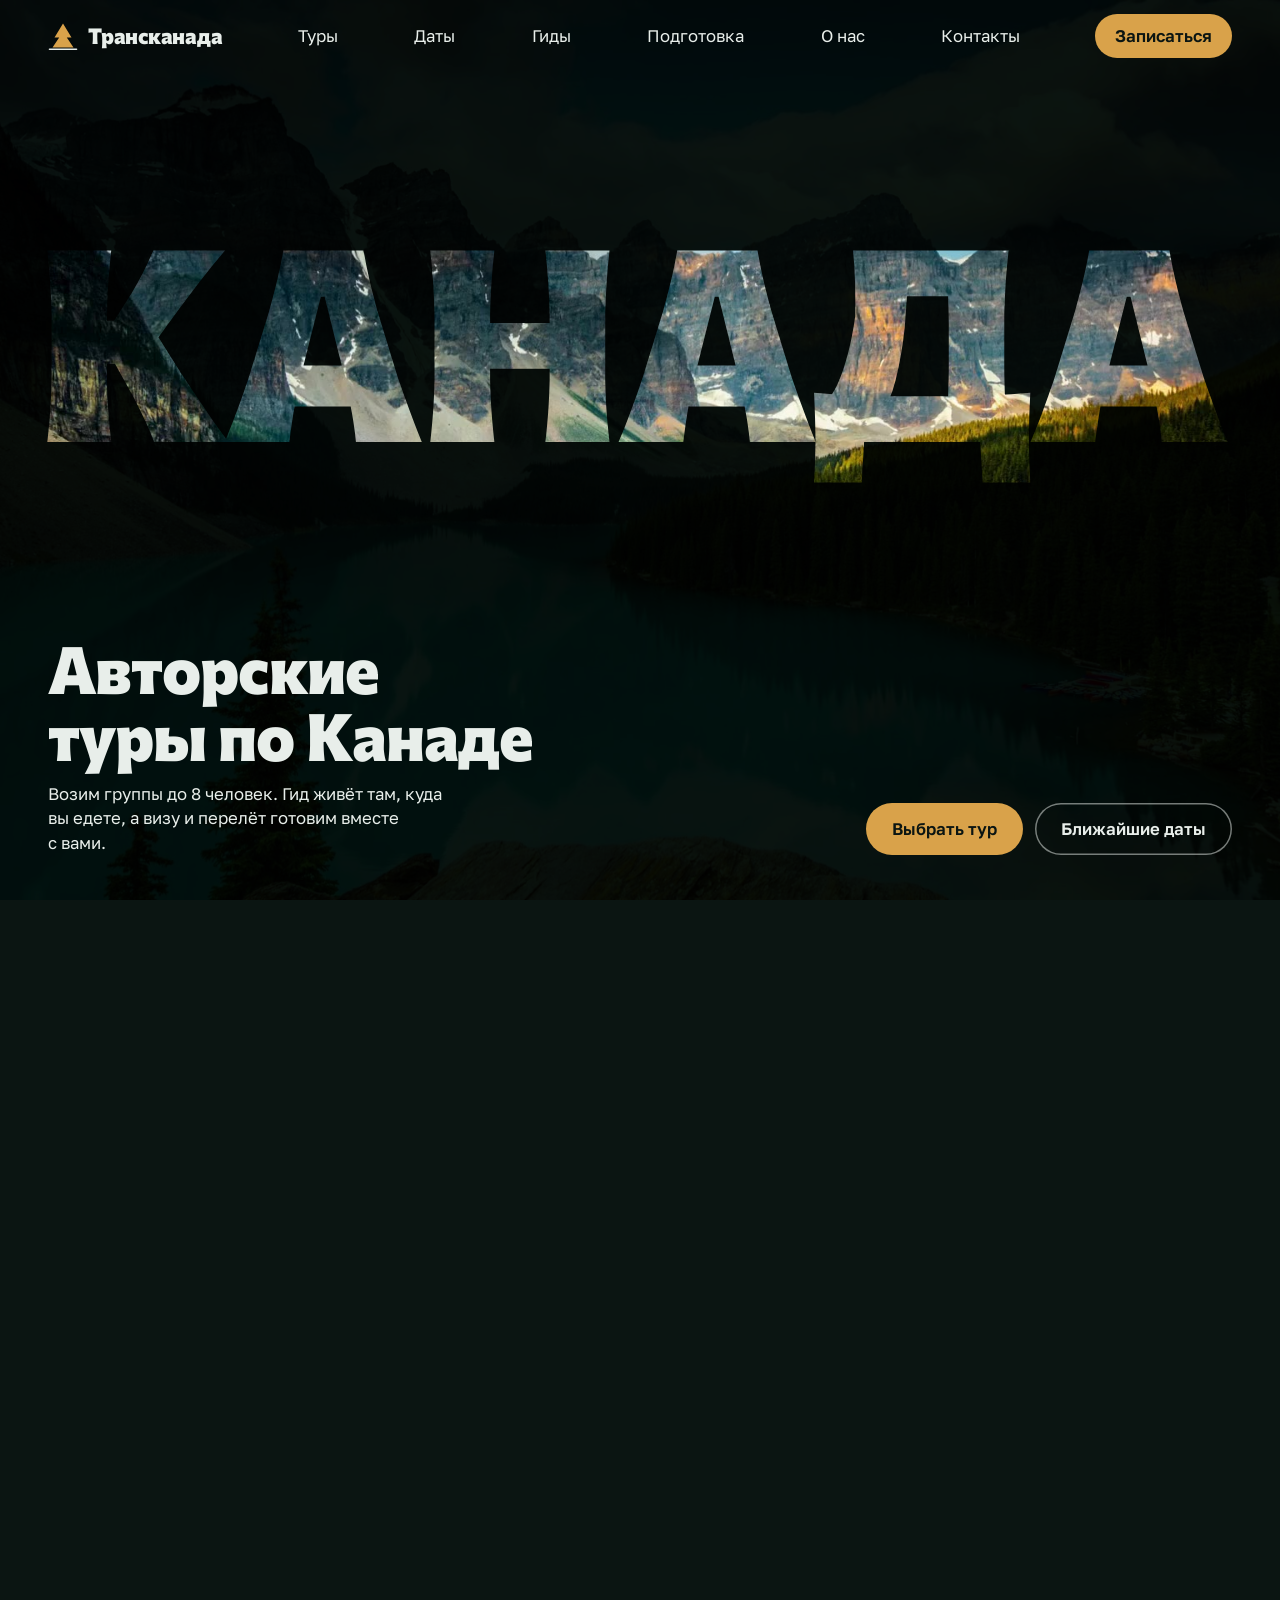
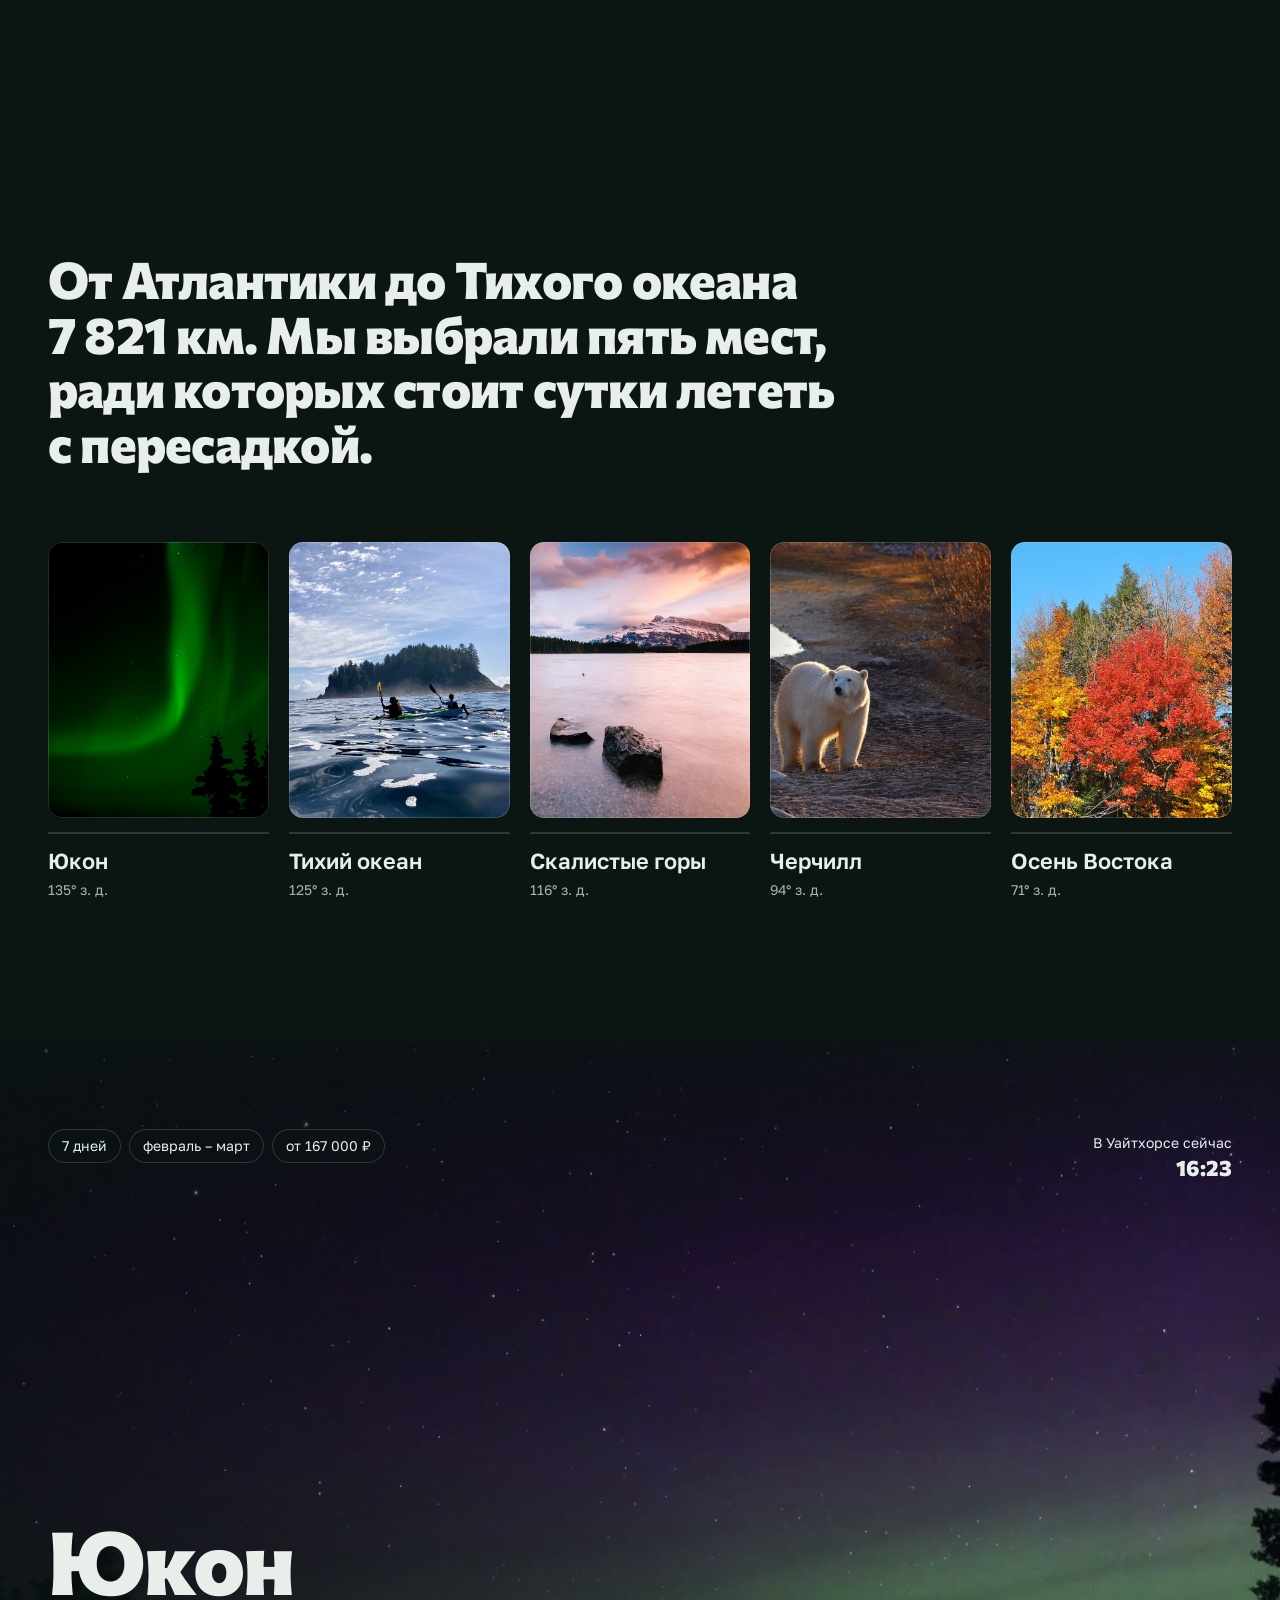
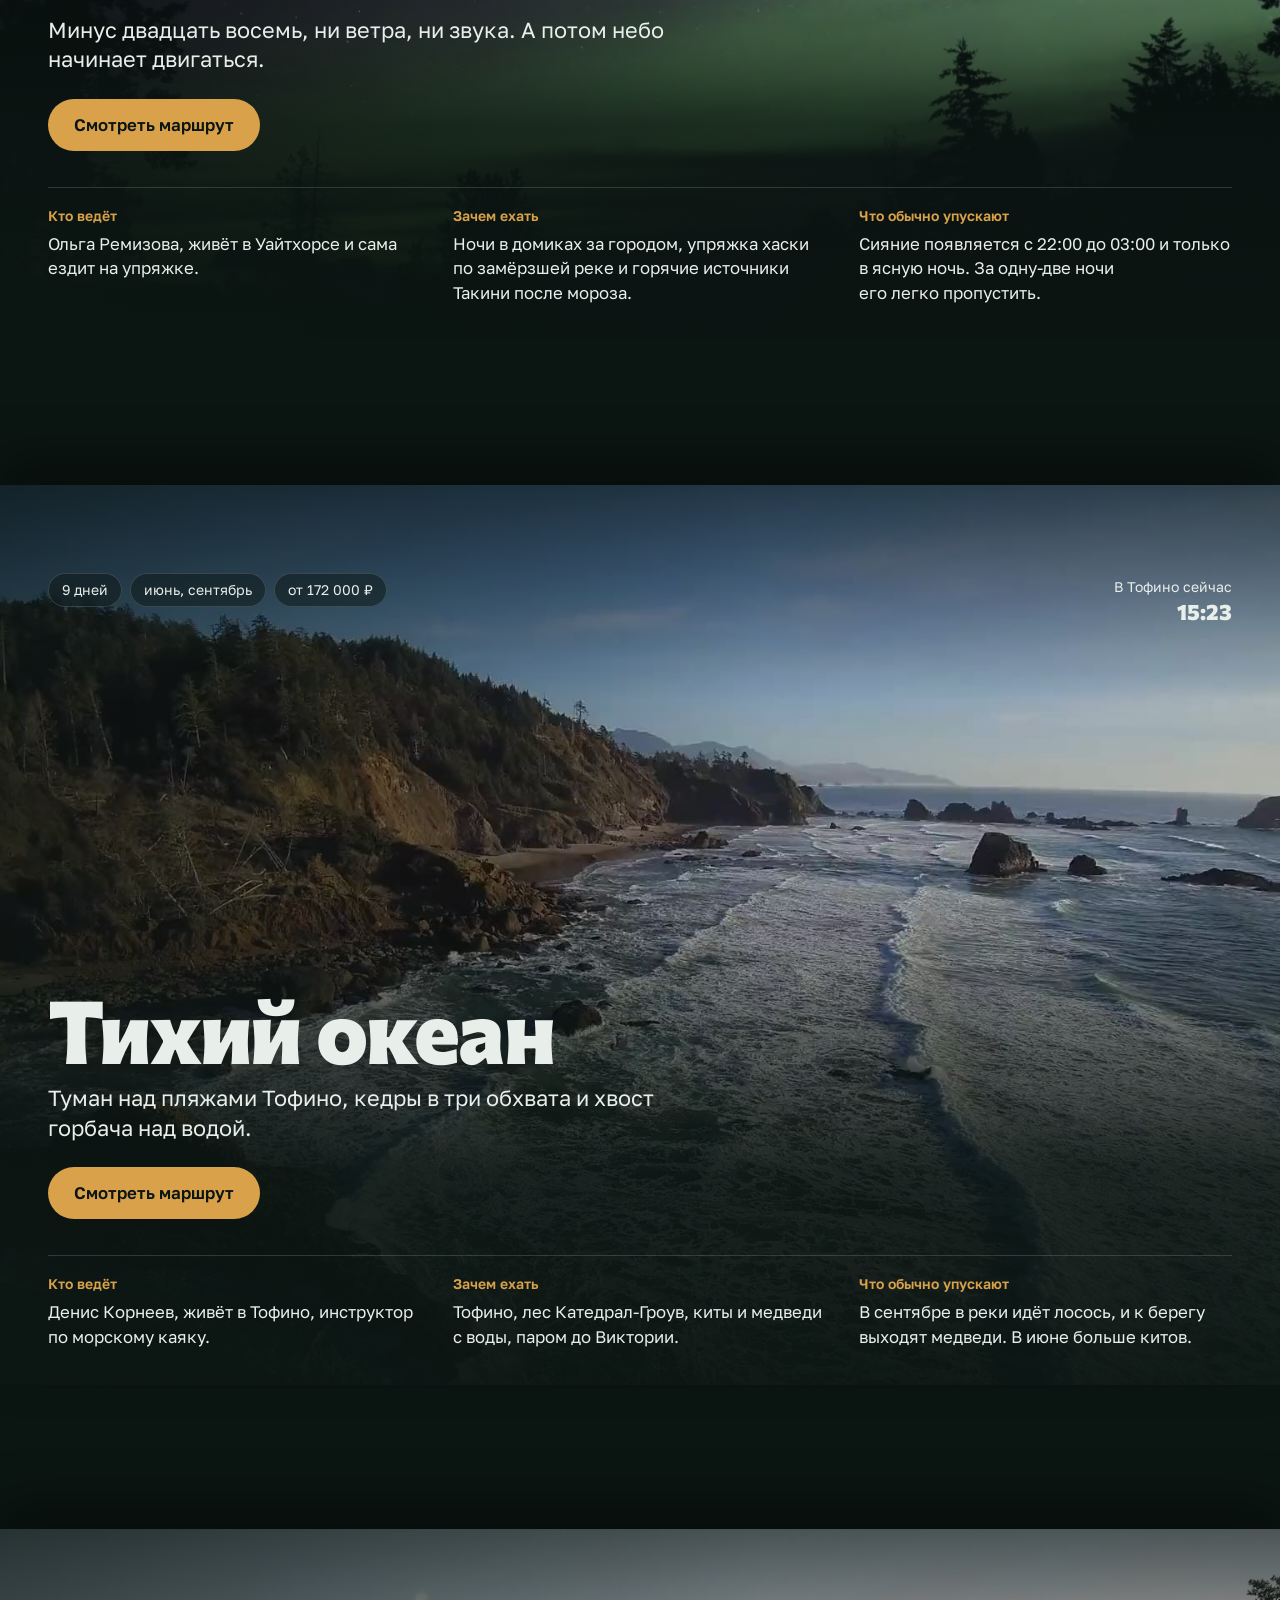
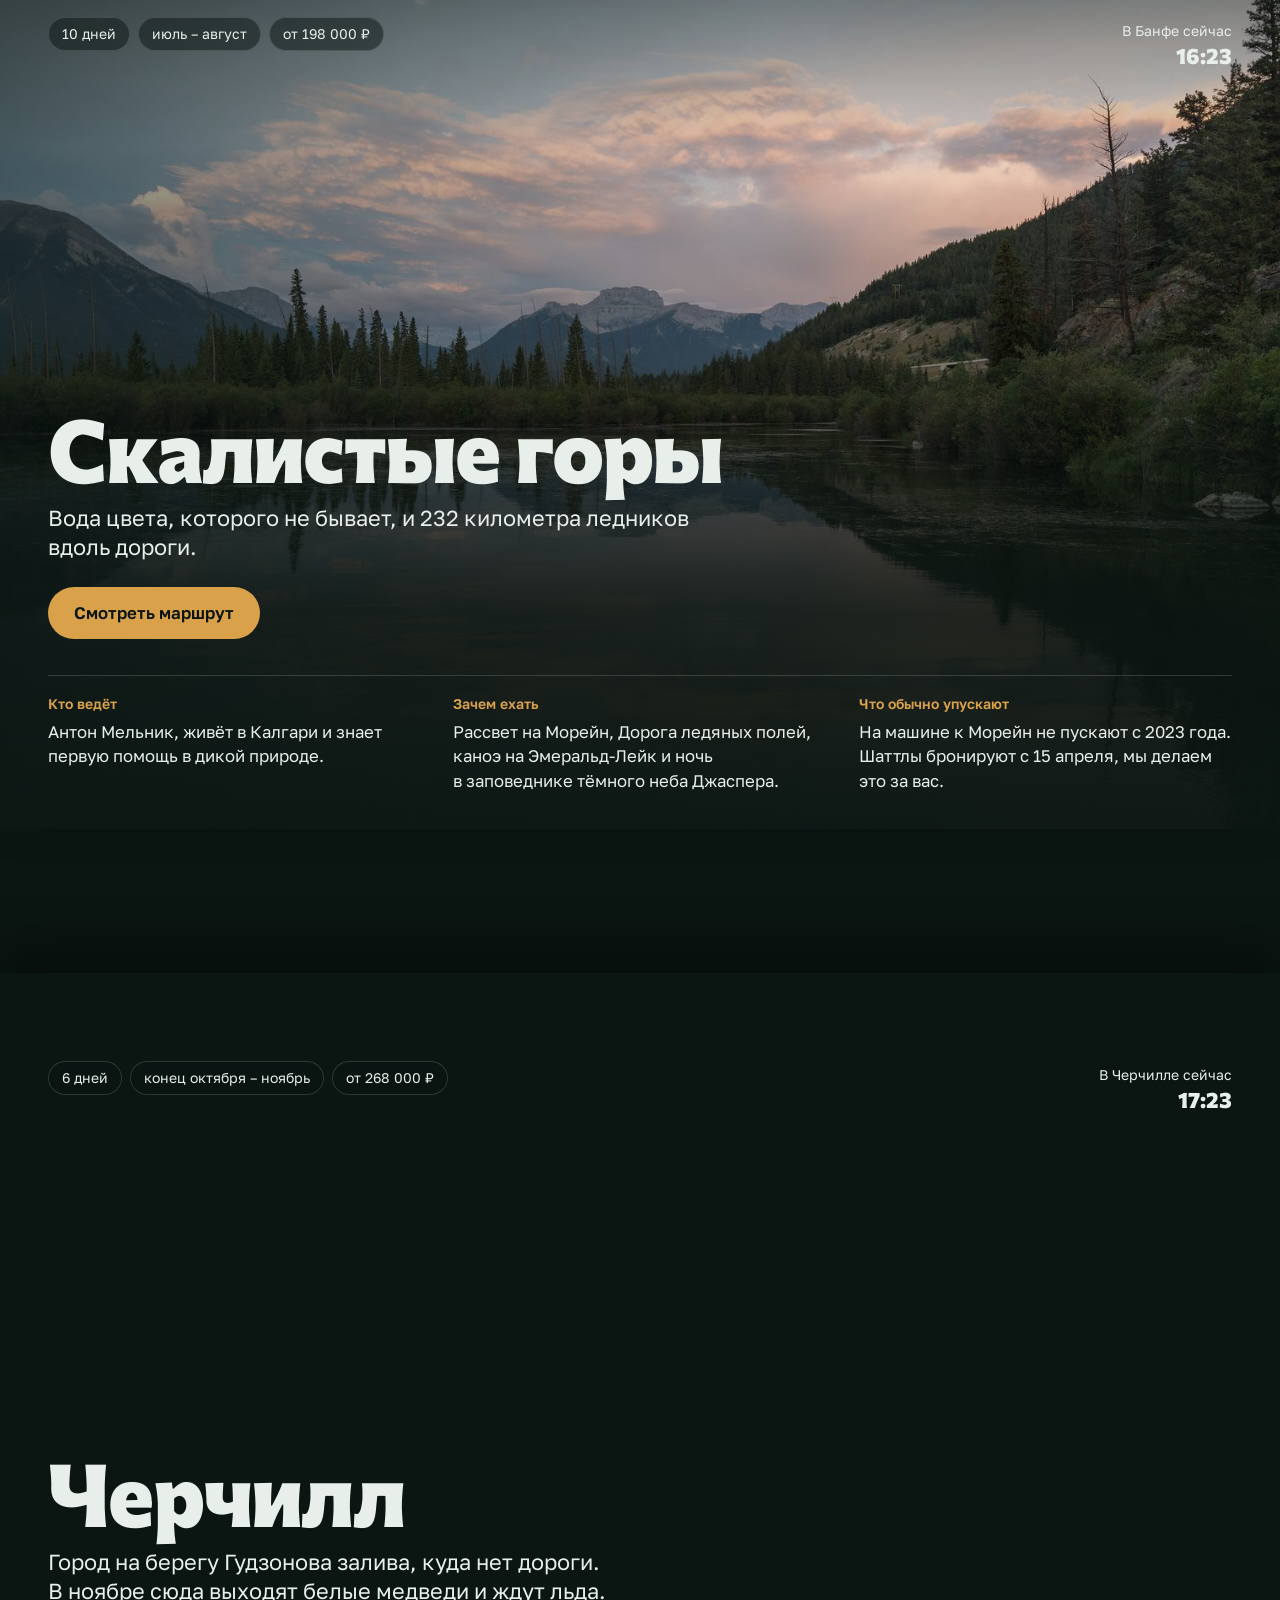
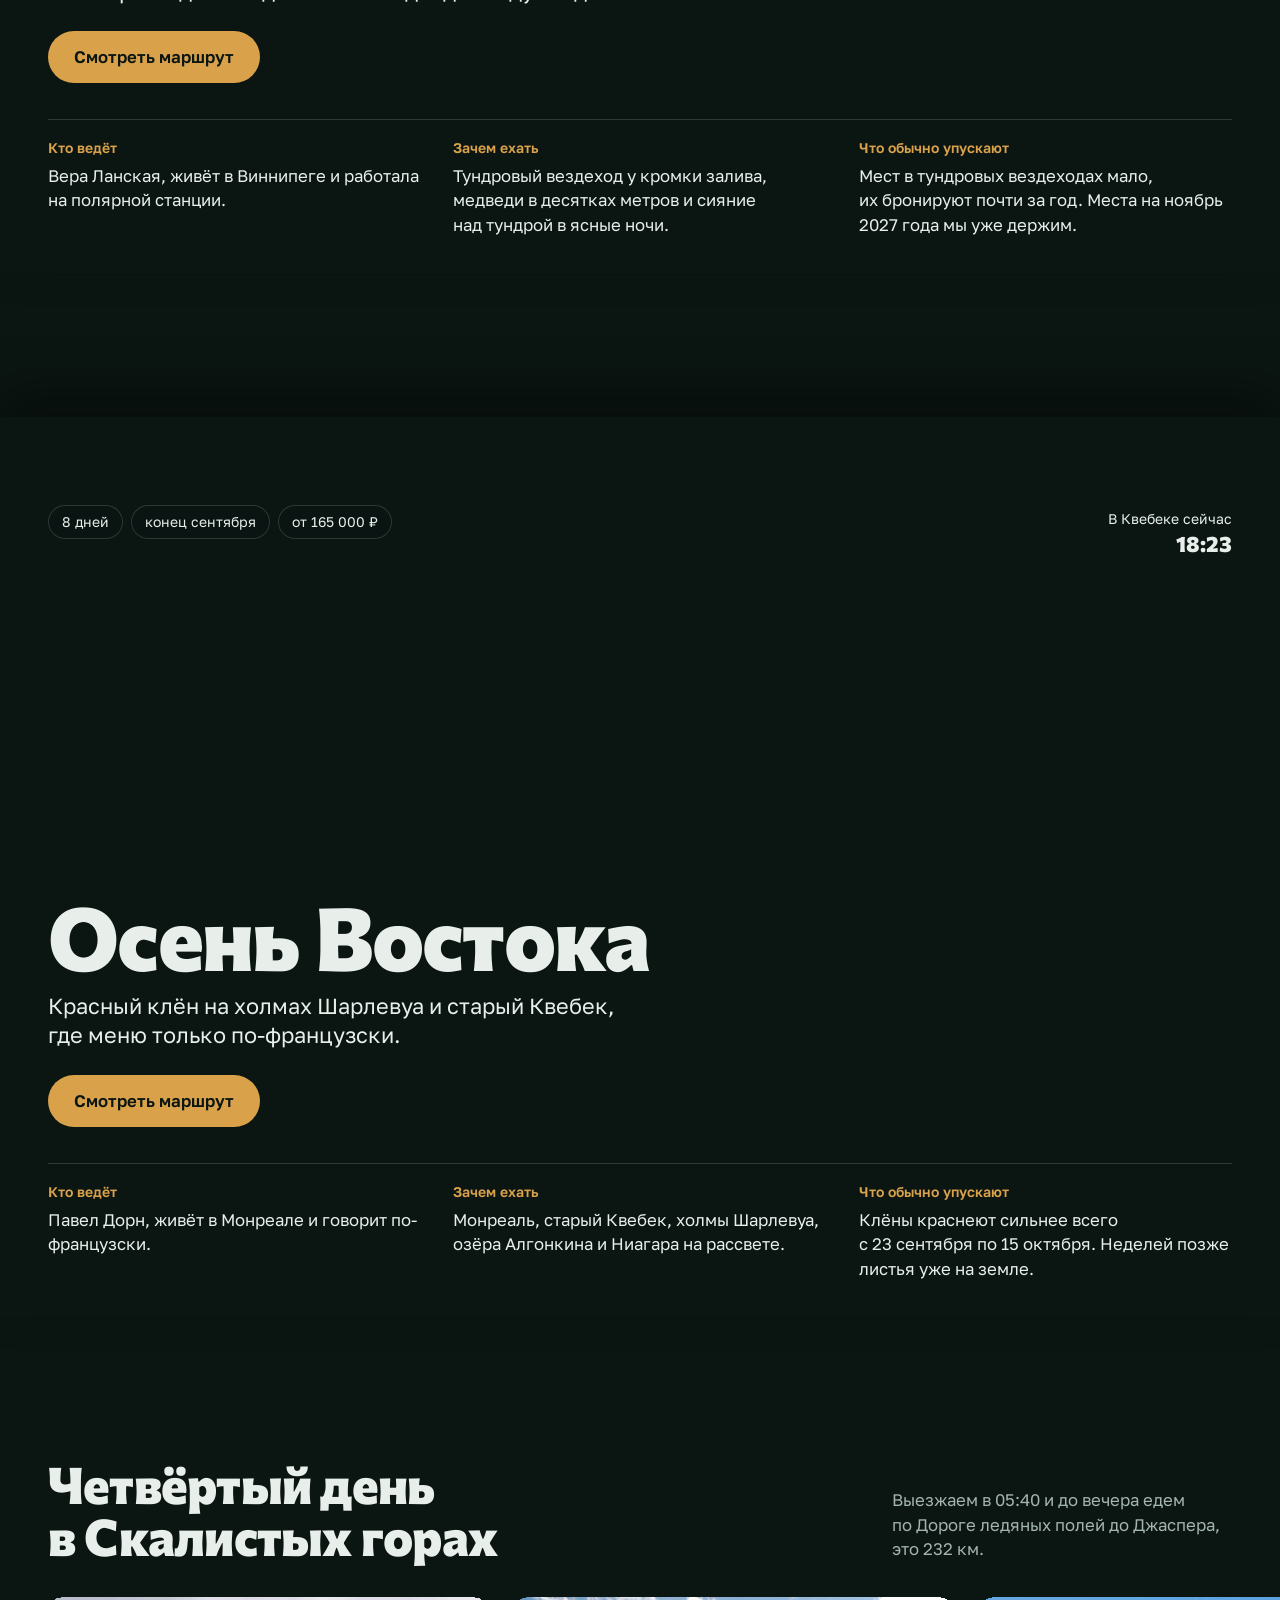
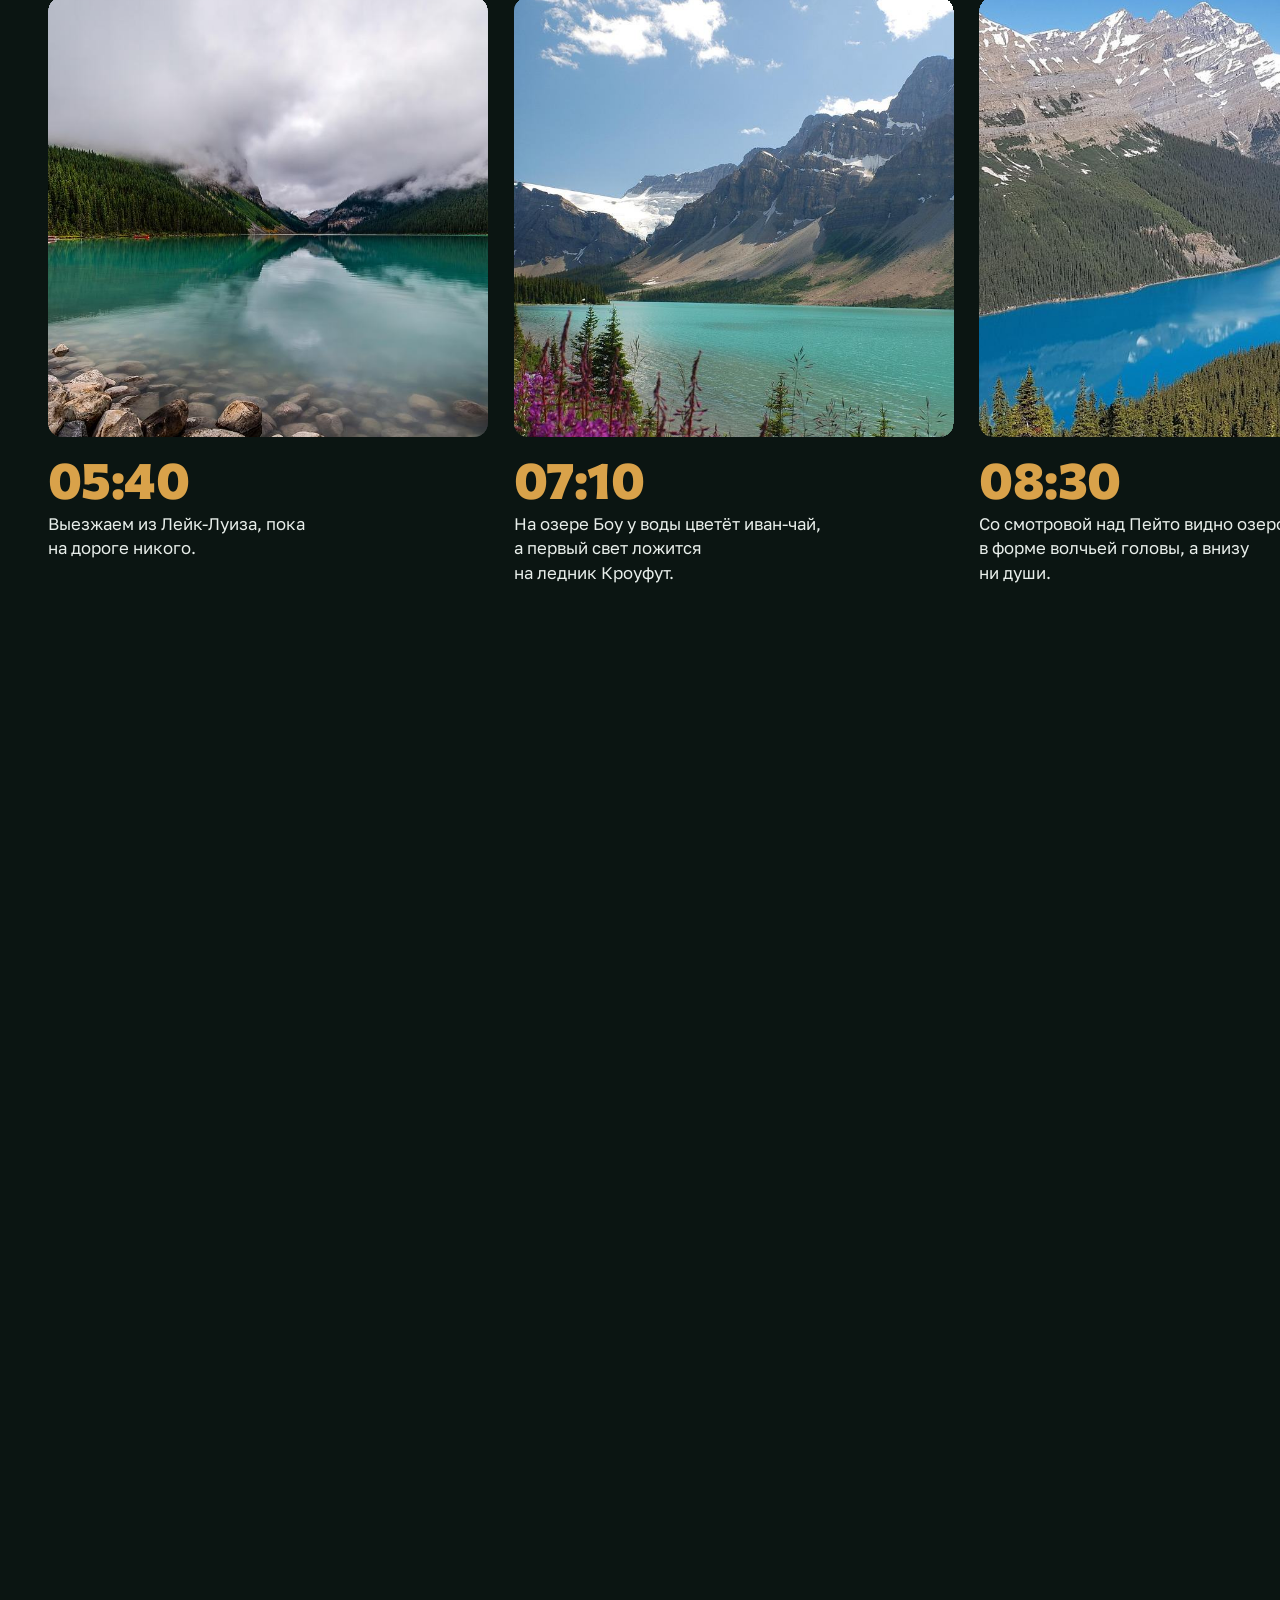
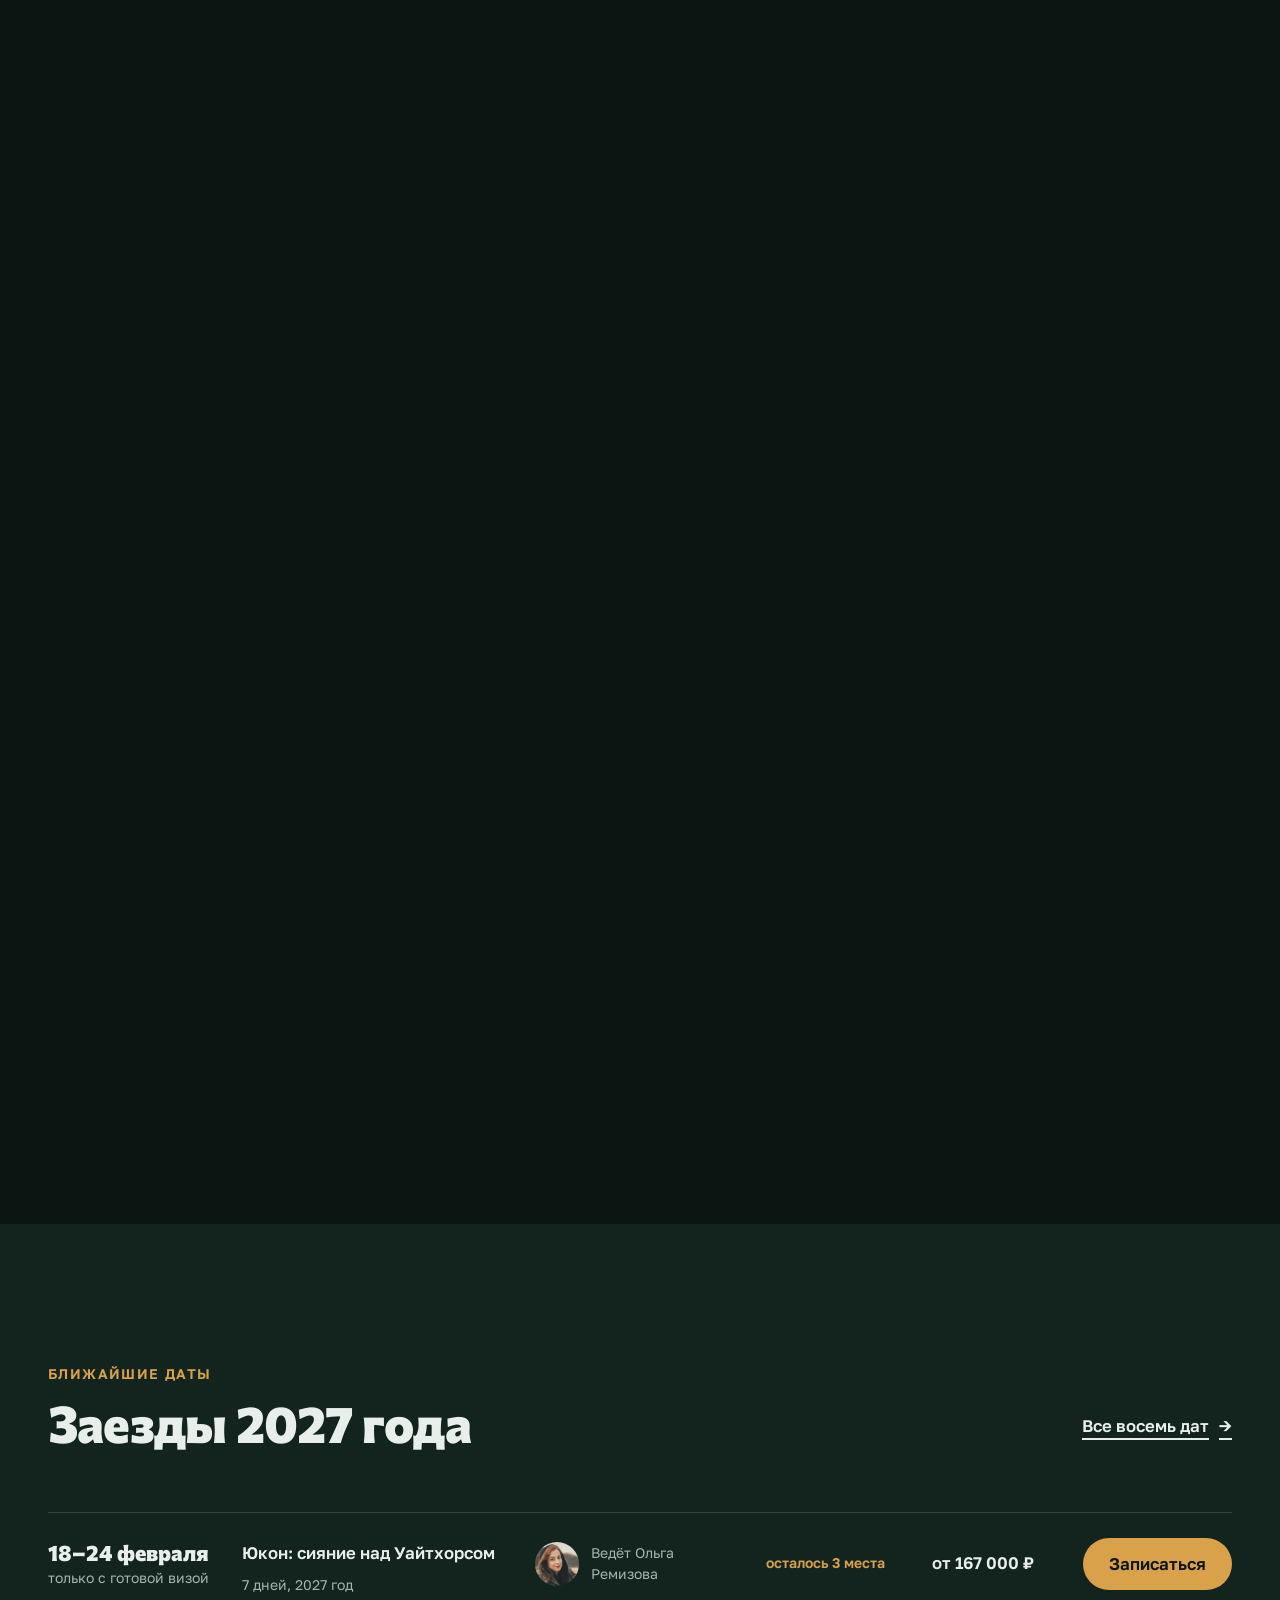
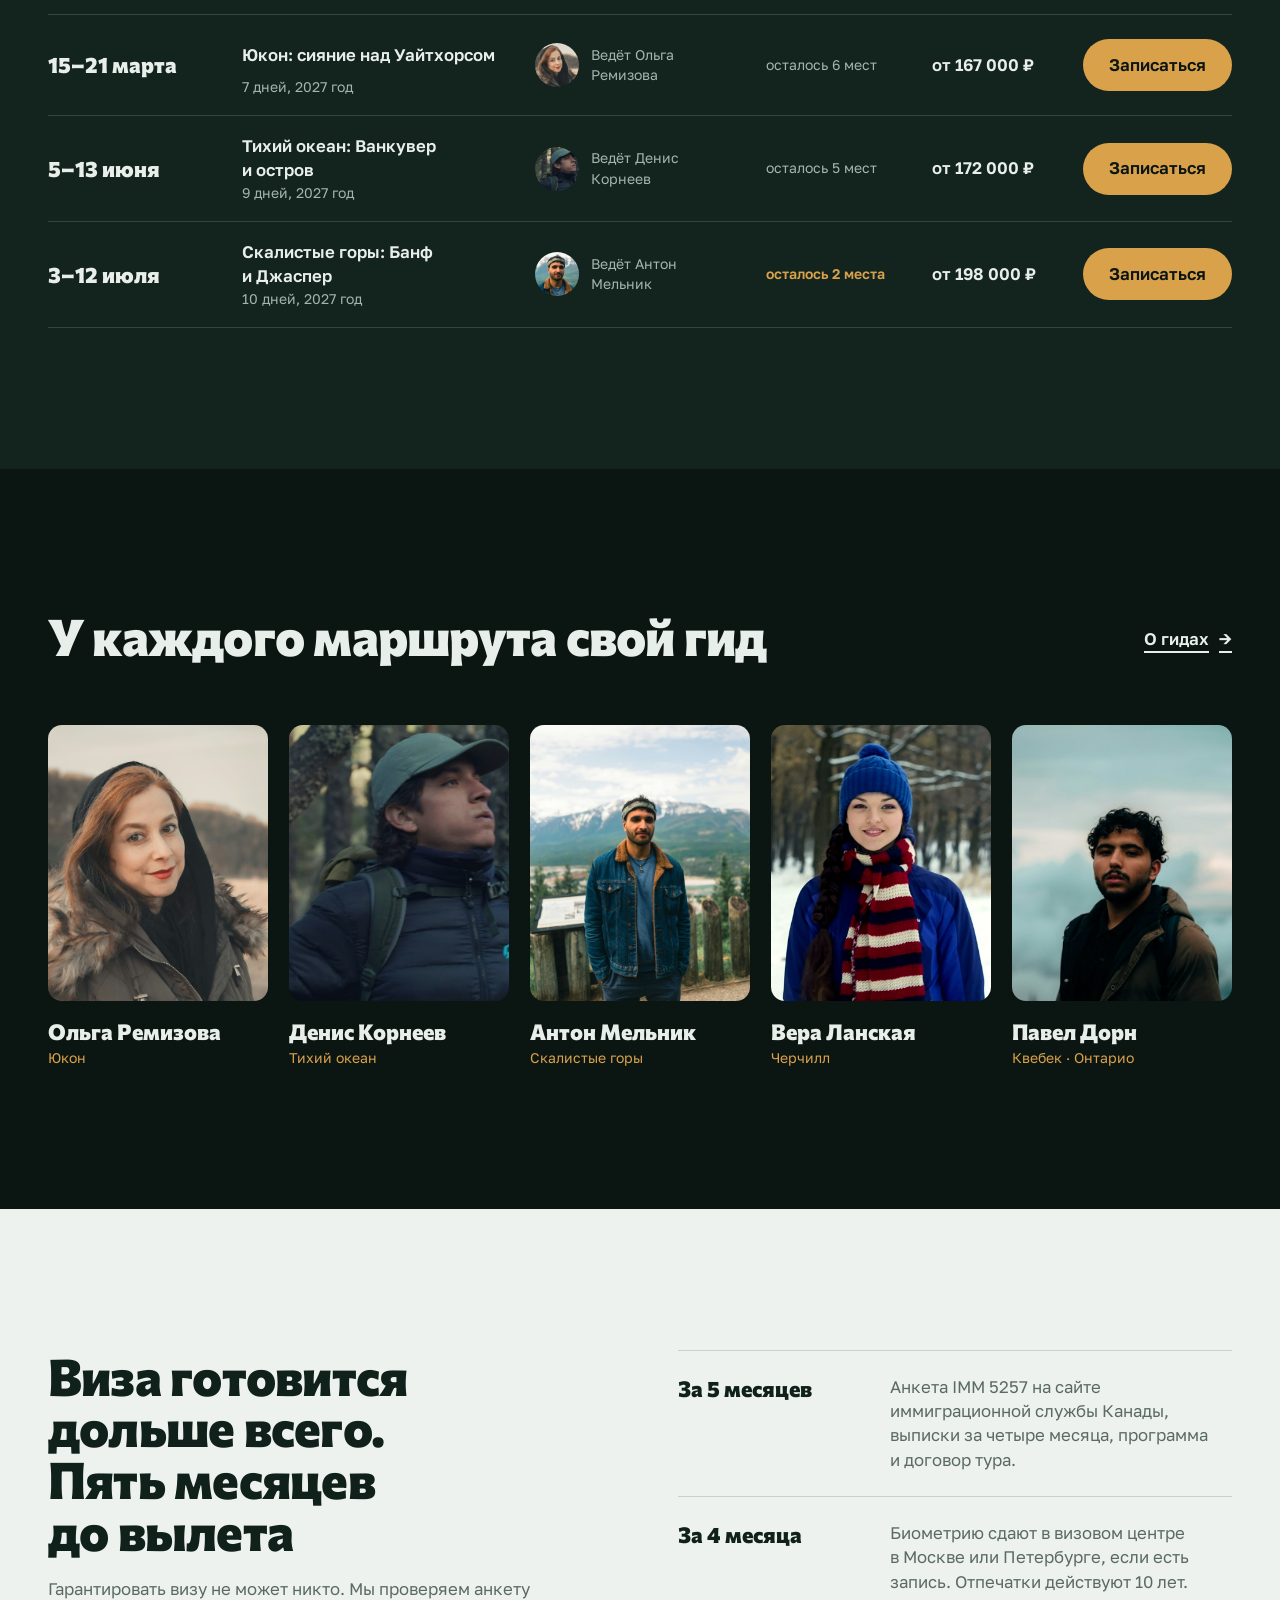
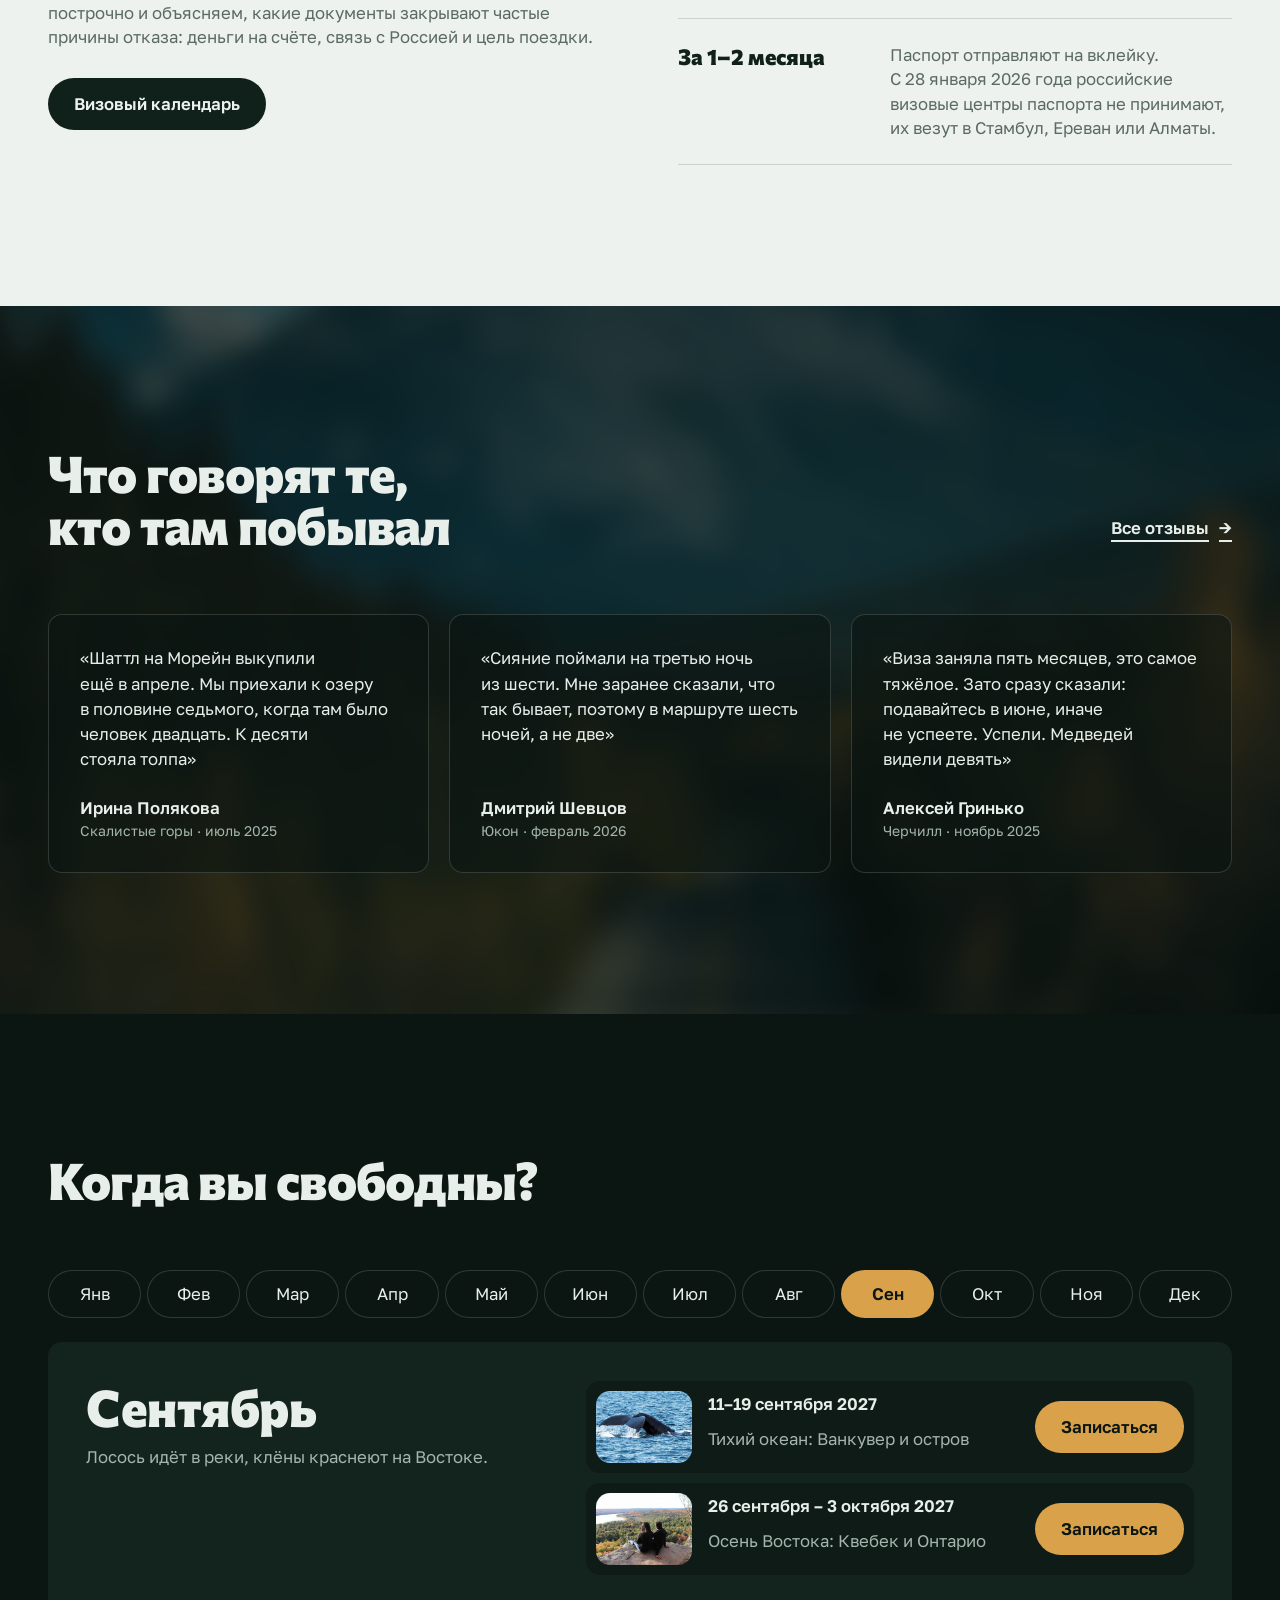
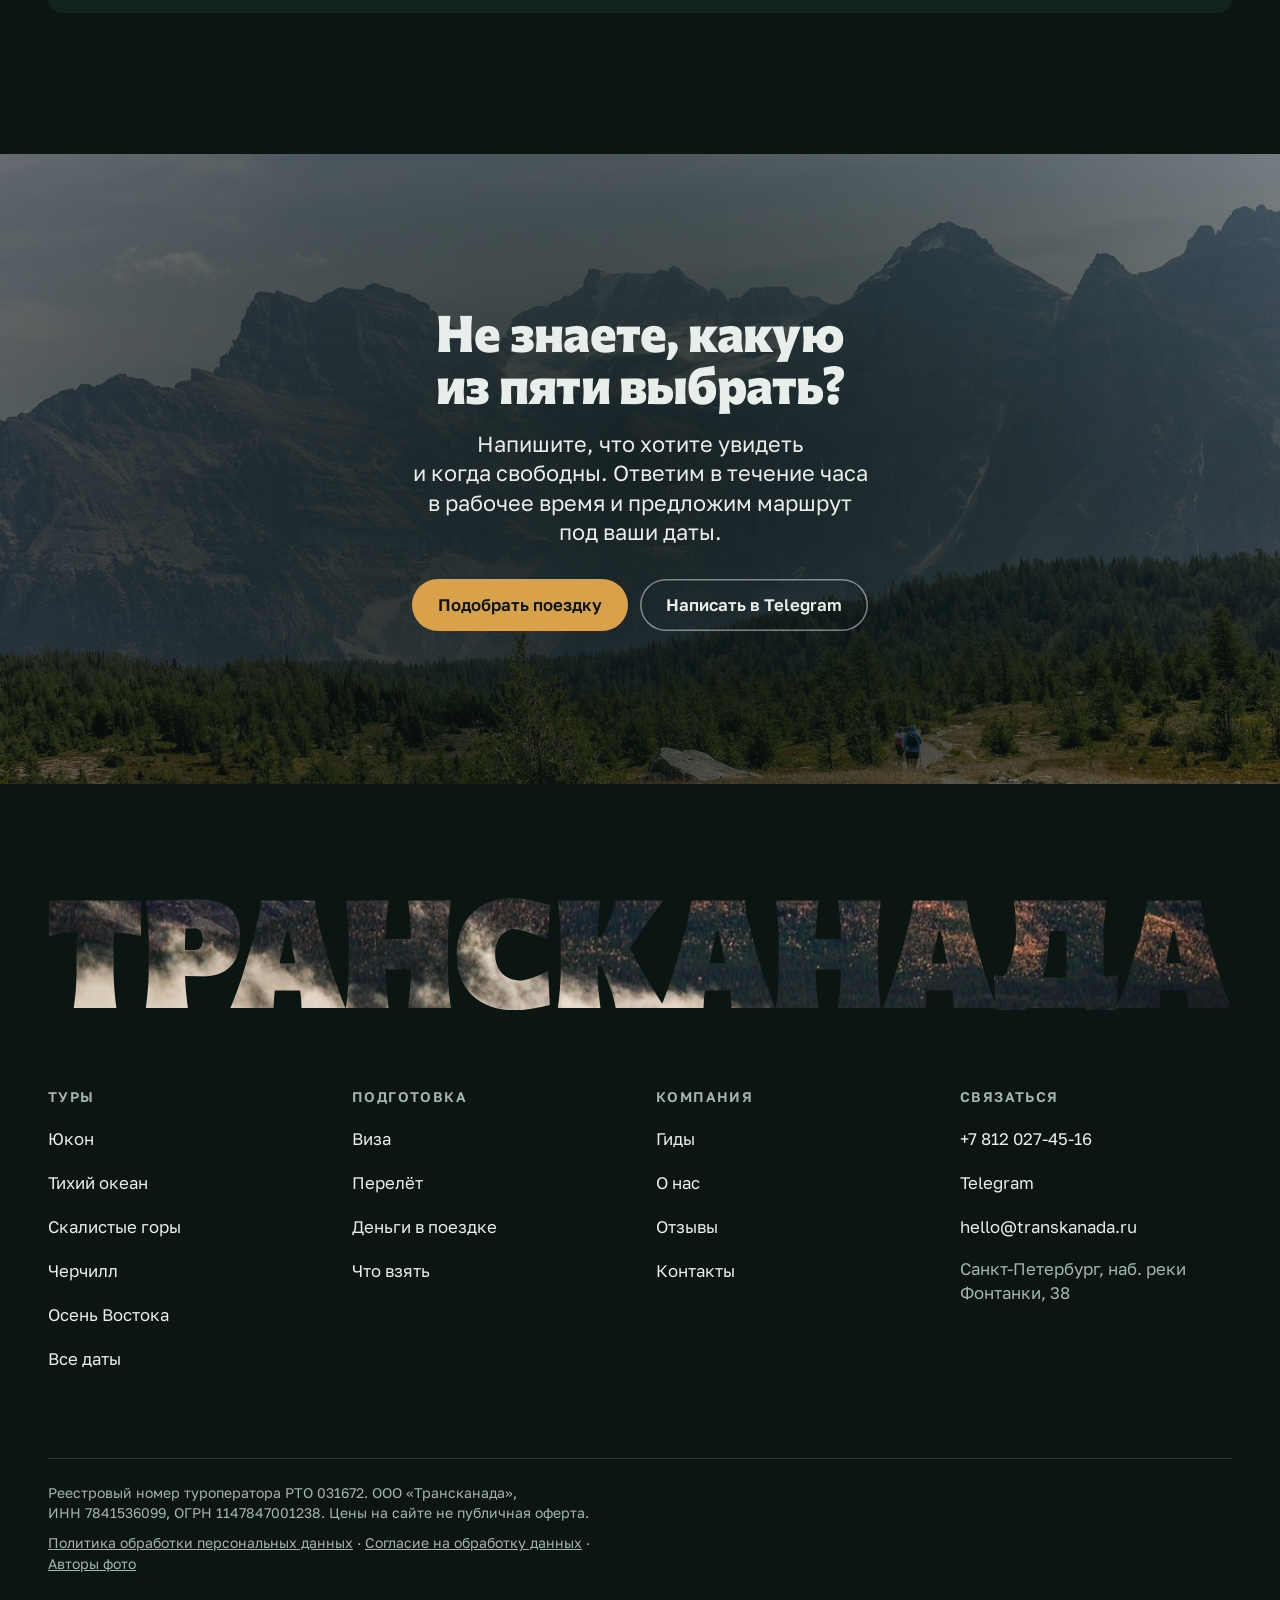
==== commit 4572c0c5: "Выкладка 15.09.2026 22:23 Co-Authored-By: Claude Opus 5 <noreply@anthropic.com>" ====
--- a/index.html
+++ b/index.html
@@ -13,7 +13,7 @@
 <meta property="og:description" content="Пять маршрутов по Канаде в группах до 8 человек: Юкон, Тихий океан, Скалистые горы, Черчилл и осень Востока. Гид живёт в регионе, визу готовим вместе.">
 <meta property="og:image" content="https://artemkaaaaa3-sketch.github.io/transkanada/img/rockies-moraine.jpg">
 <link rel="icon" href="data:image/svg+xml,%3Csvg xmlns='http://www.w3.org/2000/svg' viewBox='0 0 32 32'%3E%3Crect width='32' height='32' rx='7' fill='%230B1512'/%3E%3Cpath d='M16 5 23 17h-4l5.5 9h-17L13 17H9z' fill='%23D9A24A'/%3E%3C/svg%3E">
-<link rel="stylesheet" href="css/site.css?v=6896f5bc">
+<link rel="stylesheet" href="css/site.css?v=1b63351a">
 </head>
 <body>
 <a class="skip" href="#main">К&nbsp;содержанию</a>
@@ -234,7 +234,7 @@
   </div>
 </section>
 
-<section class="sec cta" id="ask">
+<section class="sec cta cta--center" id="ask">
   <div class="cta__bg"><img src="img/index-sentinel-hikers.jpg?v=aaff2658" srcset="img/index-sentinel-hikers-sm.jpg?v=db0b69ca 720w, img/index-sentinel-hikers-md.jpg?v=1ad6fd0d 1600w, img/index-sentinel-hikers.jpg?v=aaff2658 2560w" sizes="(orientation: portrait) 1280px, 100vw" alt="Туристы на тропе к перевалу Сентинел над Долиной десяти вершин" width="2560" height="1707" loading="lazy" decoding="async"></div>
   <div class="wrap">
     <h2 class="h2">Не&nbsp;знаете, какую из&nbsp;пяти выбрать?</h2>
--- a/css/site.css
+++ b/css/site.css
@@ -318,6 +318,12 @@
 .cta__bg::after{content:"";position:absolute;inset:0;background:linear-gradient(90deg,rgba(11,21,18,.94) 0%,rgba(11,21,18,.66) 55%,rgba(11,21,18,.4) 100%)}
 .cta__lead{margin-top:20px;font-size:var(--t-lg);line-height:1.35;max-width:34ch}
 .cta__btns{display:flex;flex-wrap:wrap;gap:12px;margin-top:32px}
+/* Призыв по центру: справа на фото однотонная гора без информации, левая линия оставляла пустоту. Отступление от раскладки
+   по левому краю — по разбору куратора курсов при утверждении сайта, 15 сентября 2026. Затемнение — от центра, под текстом */
+.cta--center{justify-content:center;text-align:center}
+.cta--center .h2,.cta--center .cta__lead{margin-inline:auto}
+.cta--center .cta__btns{justify-content:center}
+.cta--center .cta__bg::after{background:radial-gradient(ellipse 75% 85% at 50% 50%,rgba(11,21,18,.86) 0%,rgba(11,21,18,.66) 55%,rgba(11,21,18,.46) 100%)}
 
 /* ── подвал ── */
 .foot{padding-top:clamp(56px,8vw,120px);background:var(--night)}
